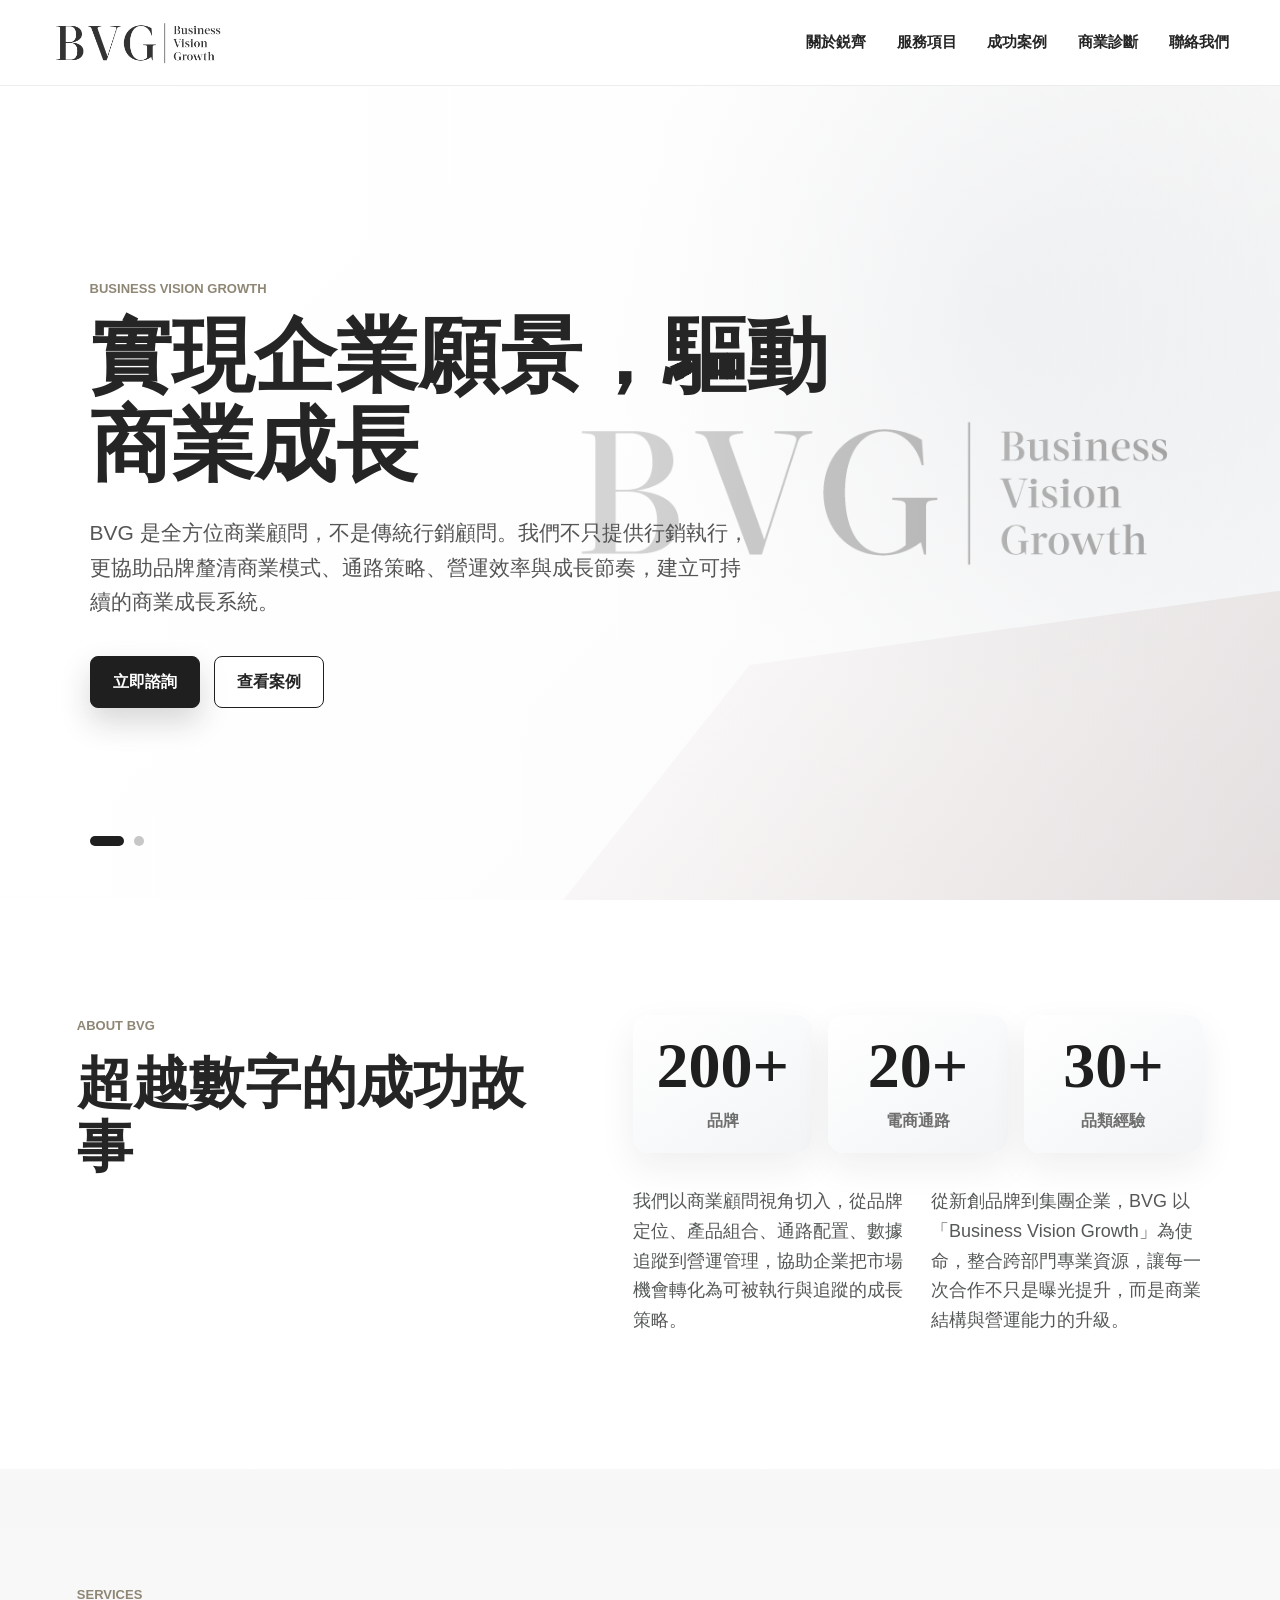
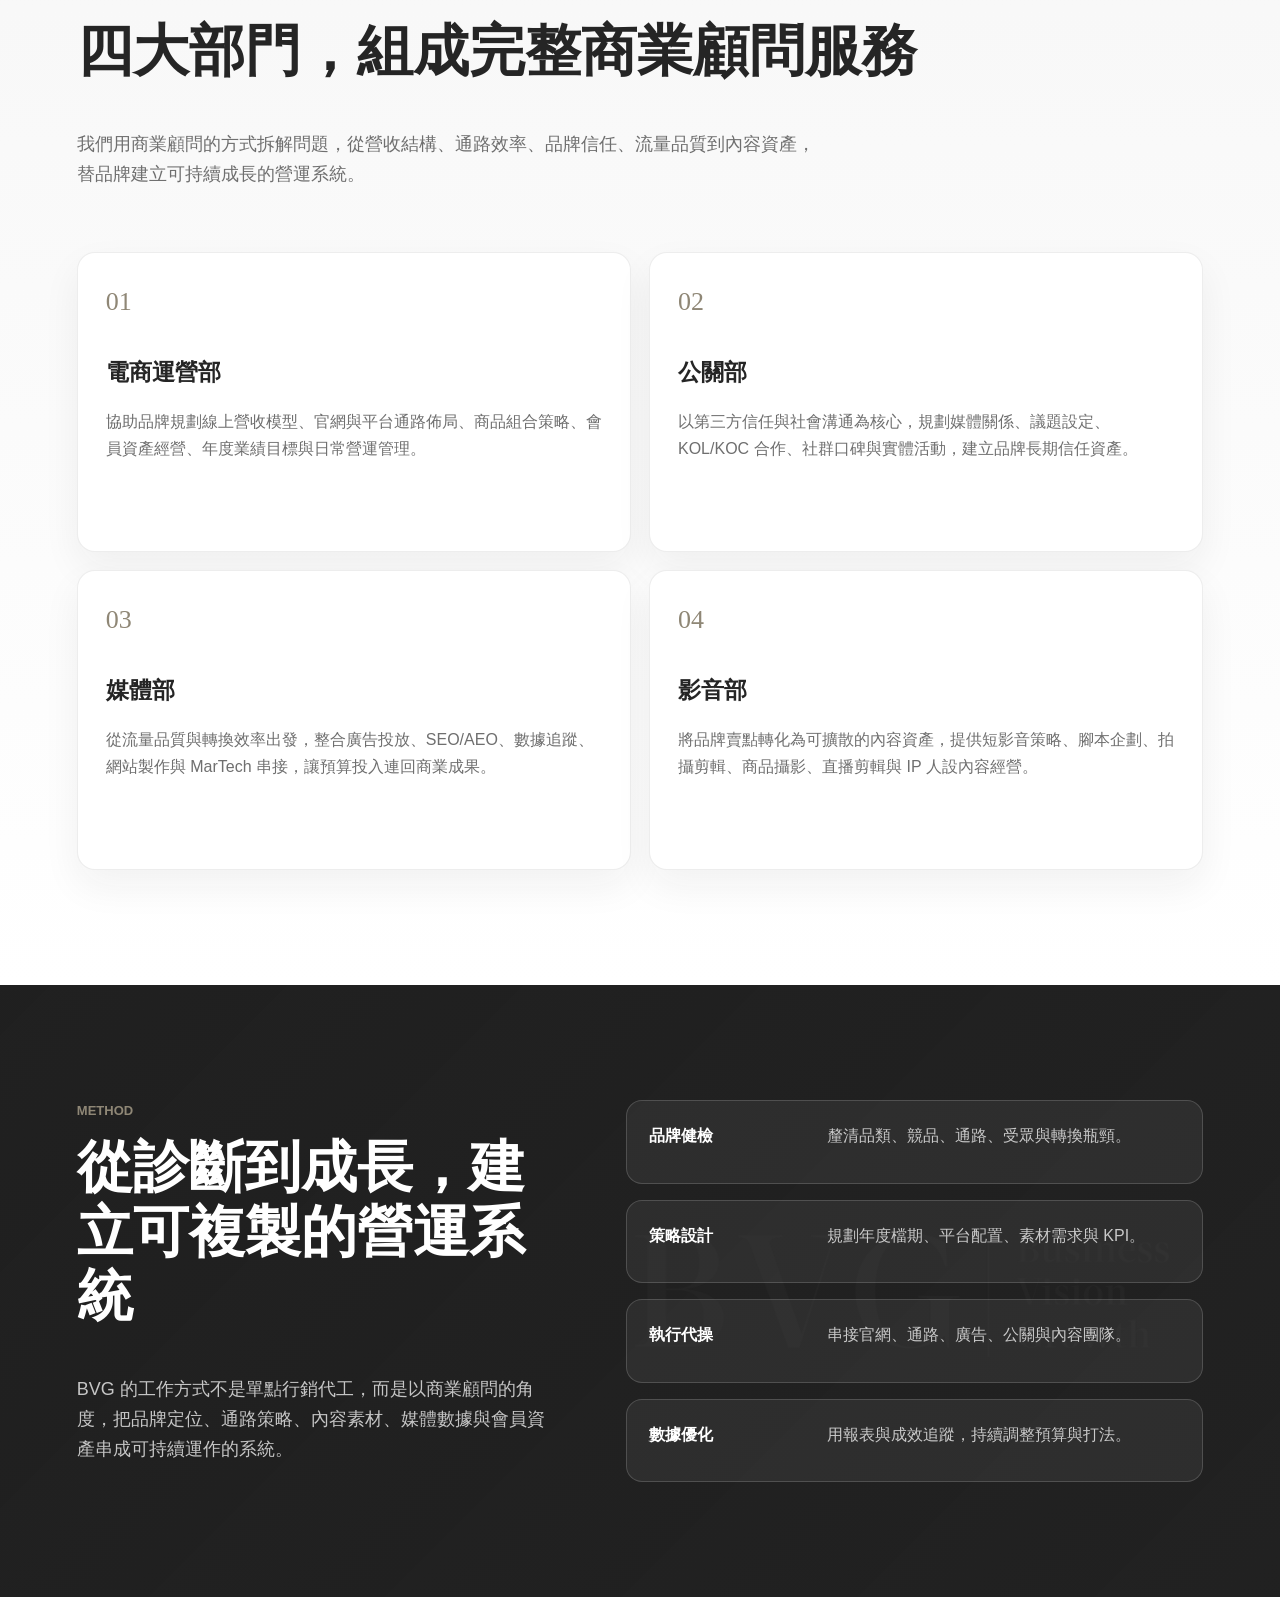
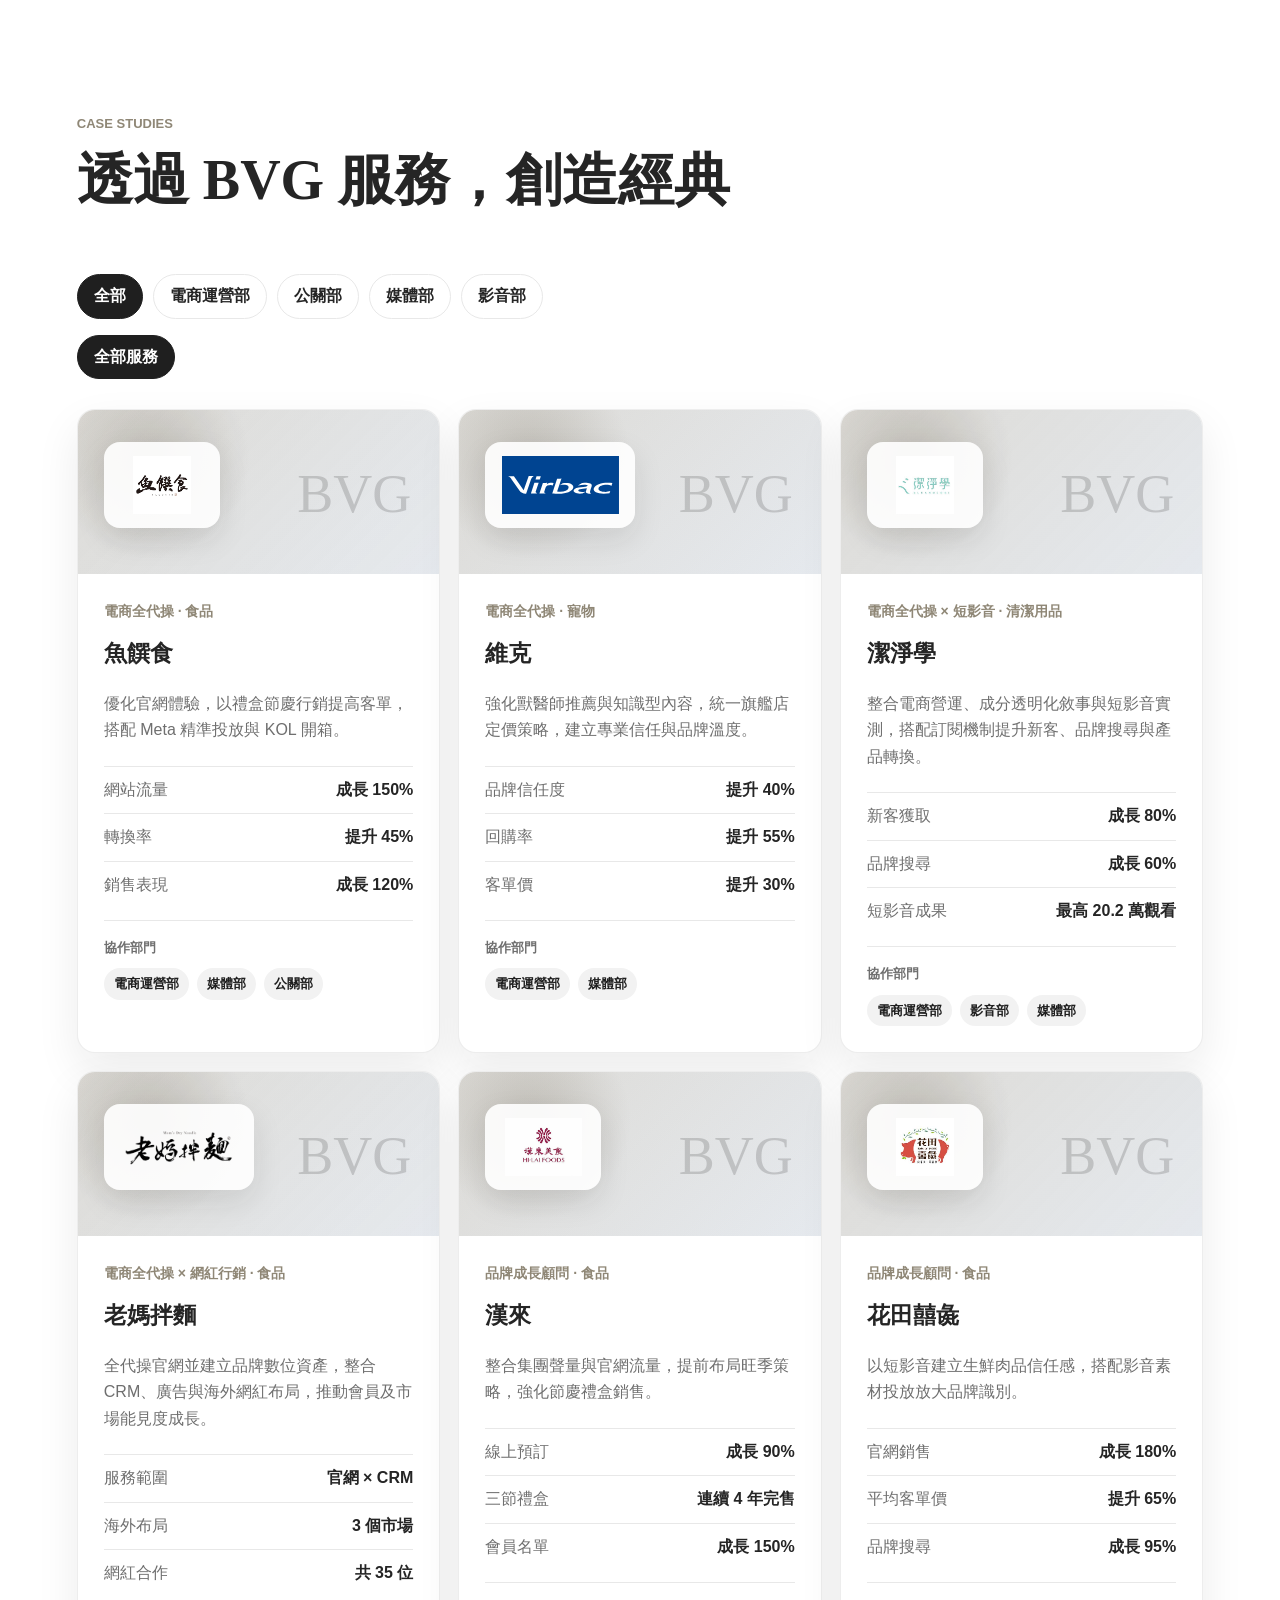
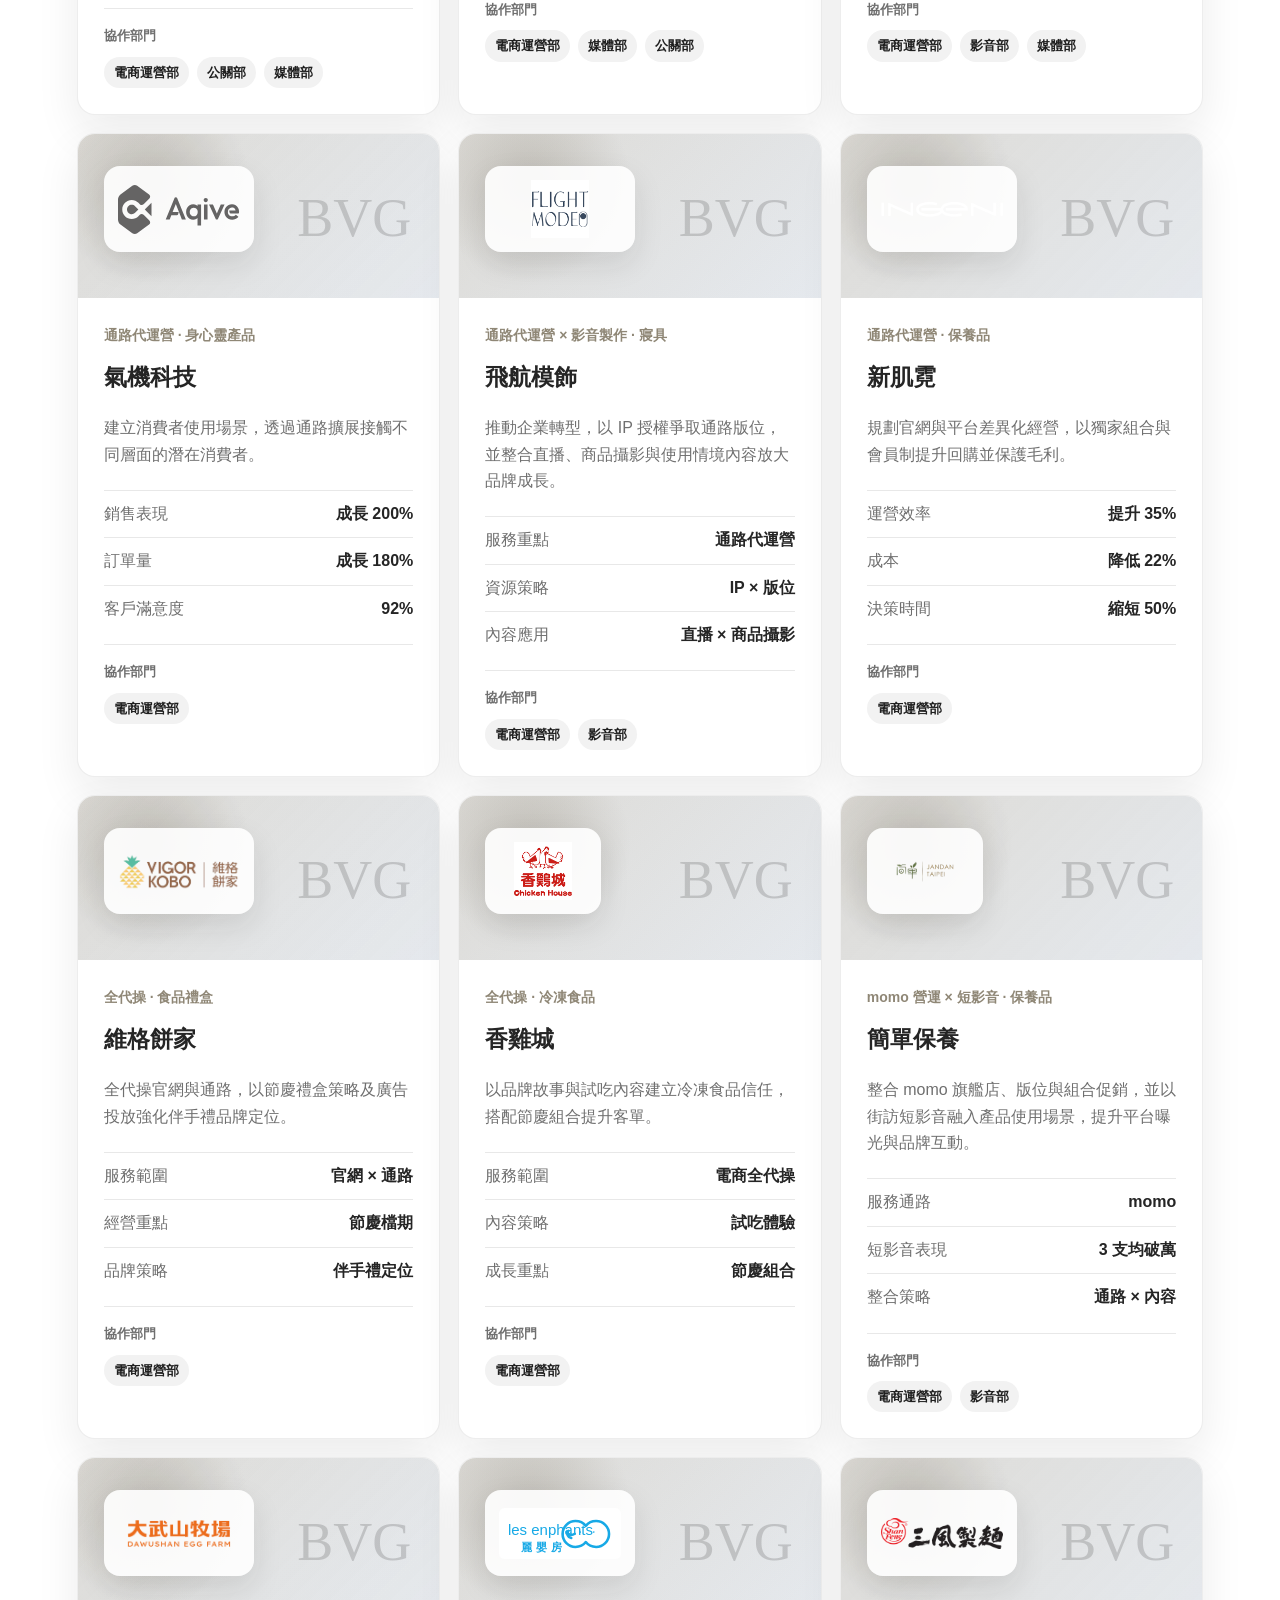
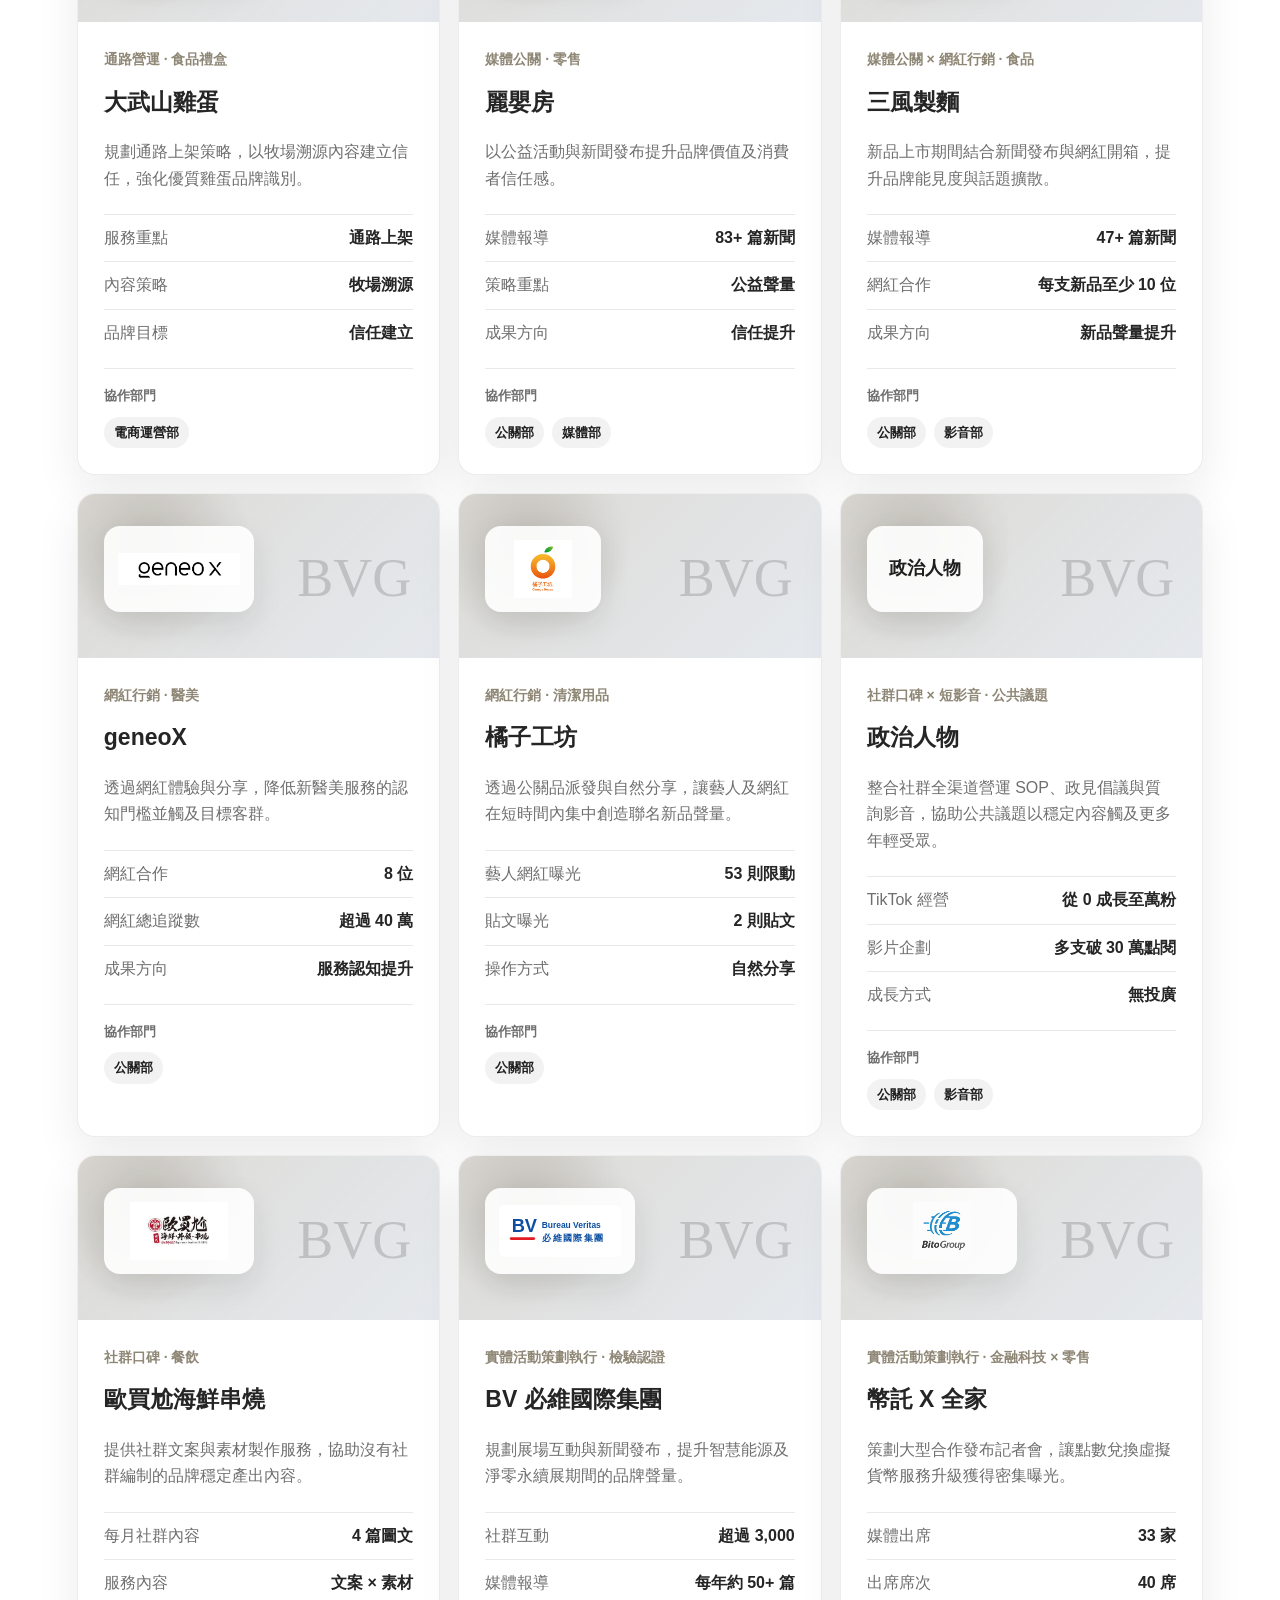
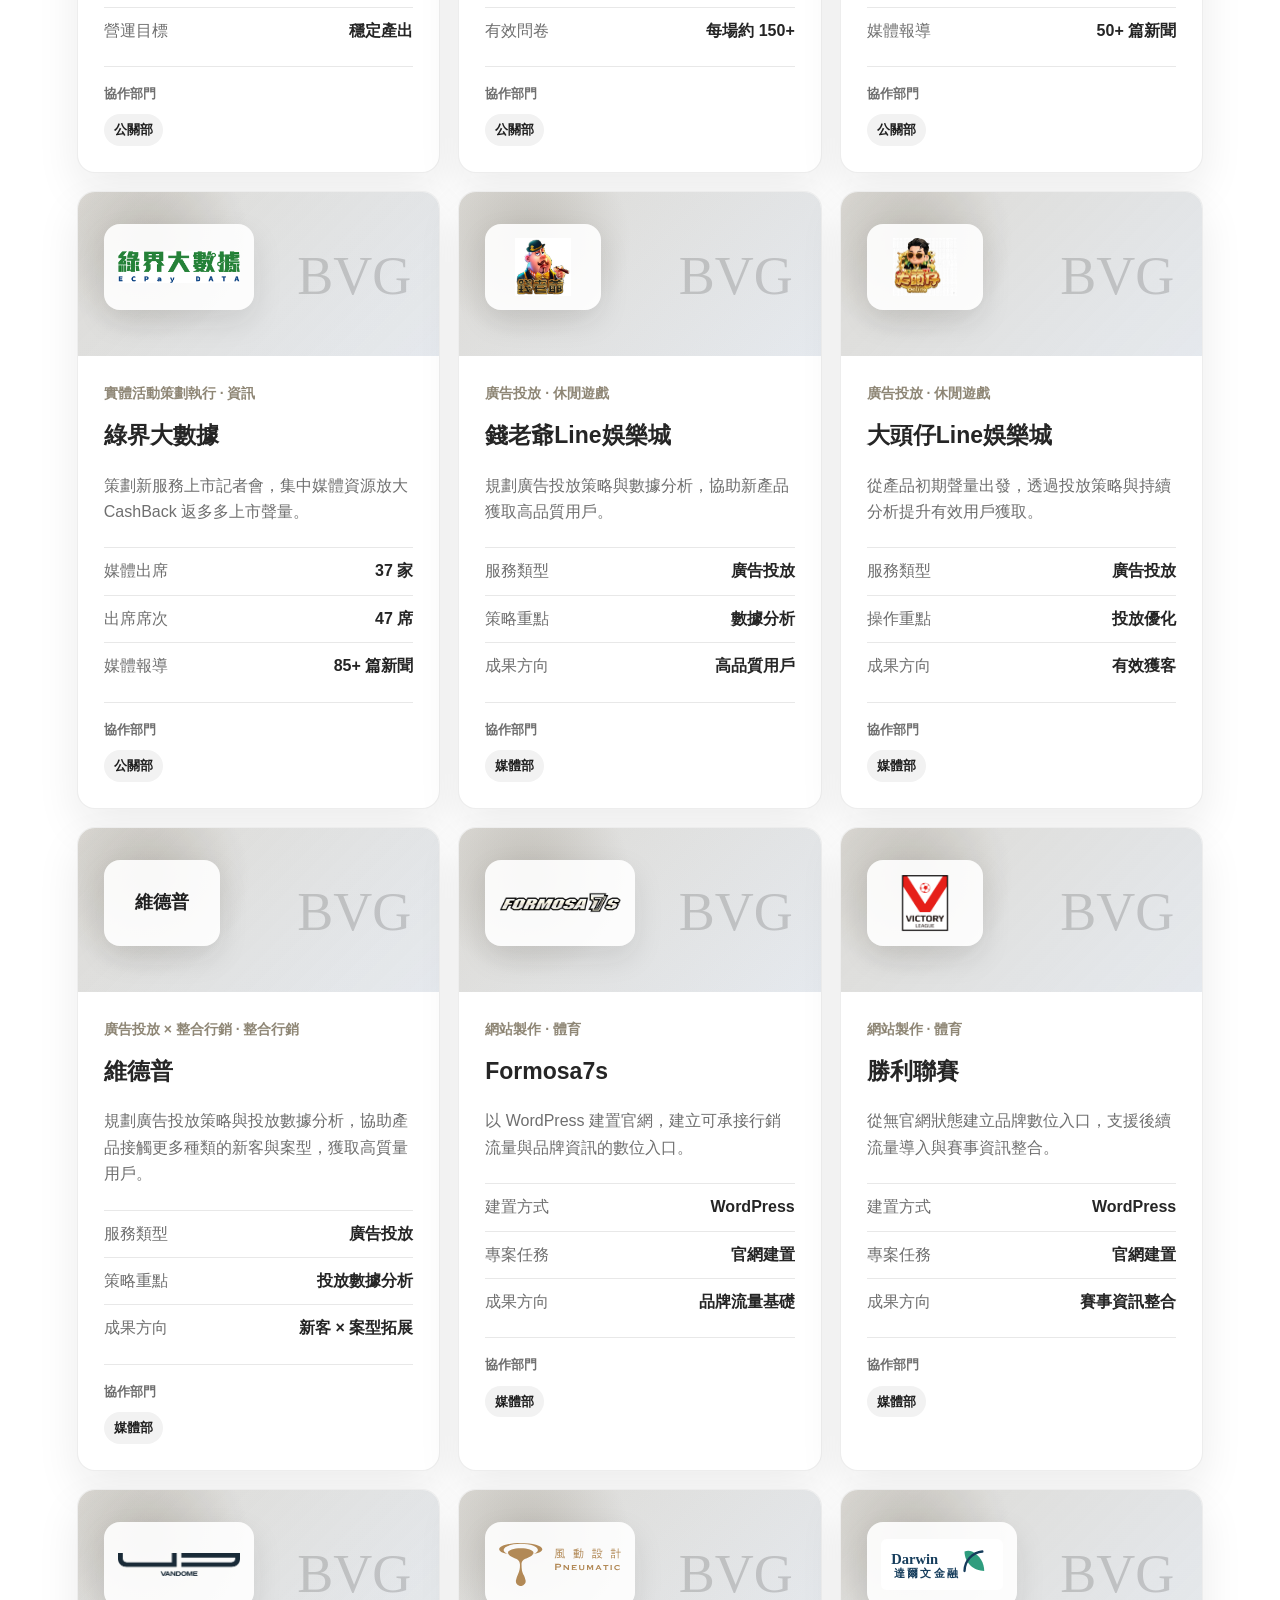
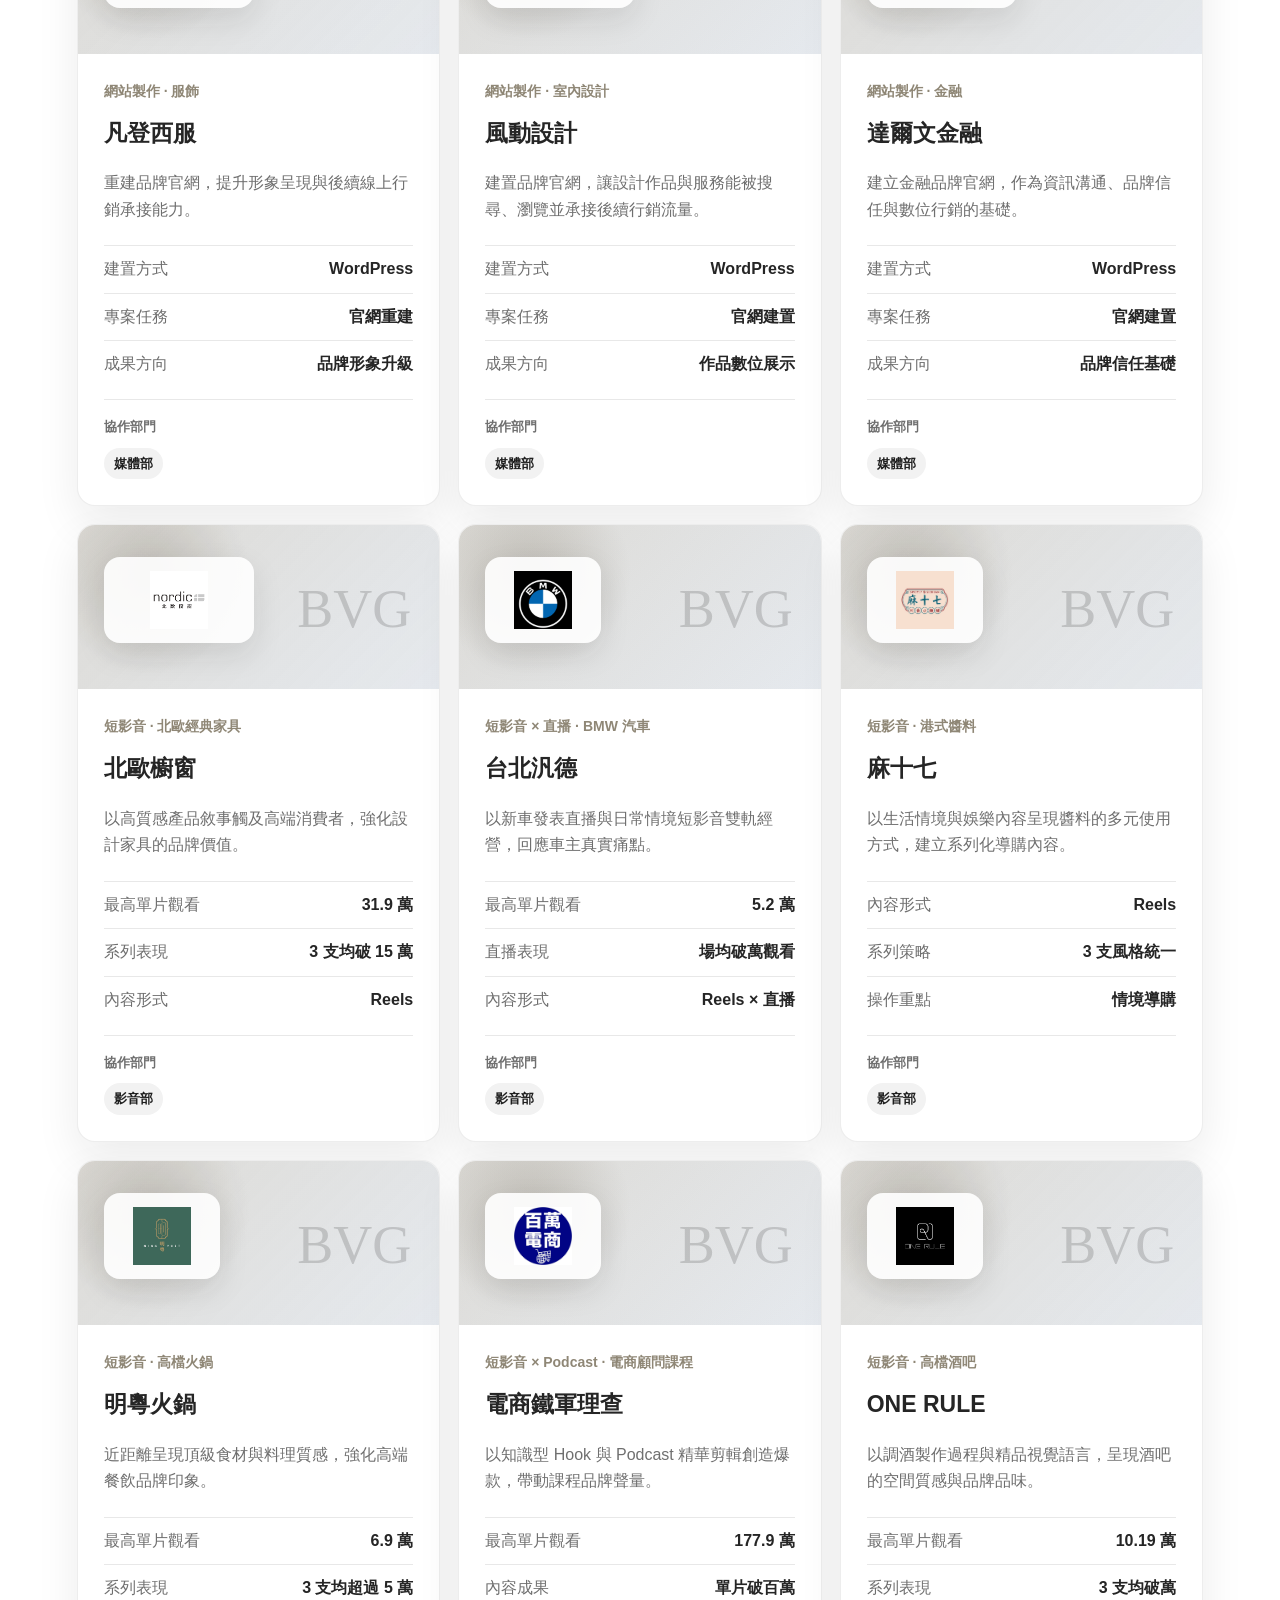
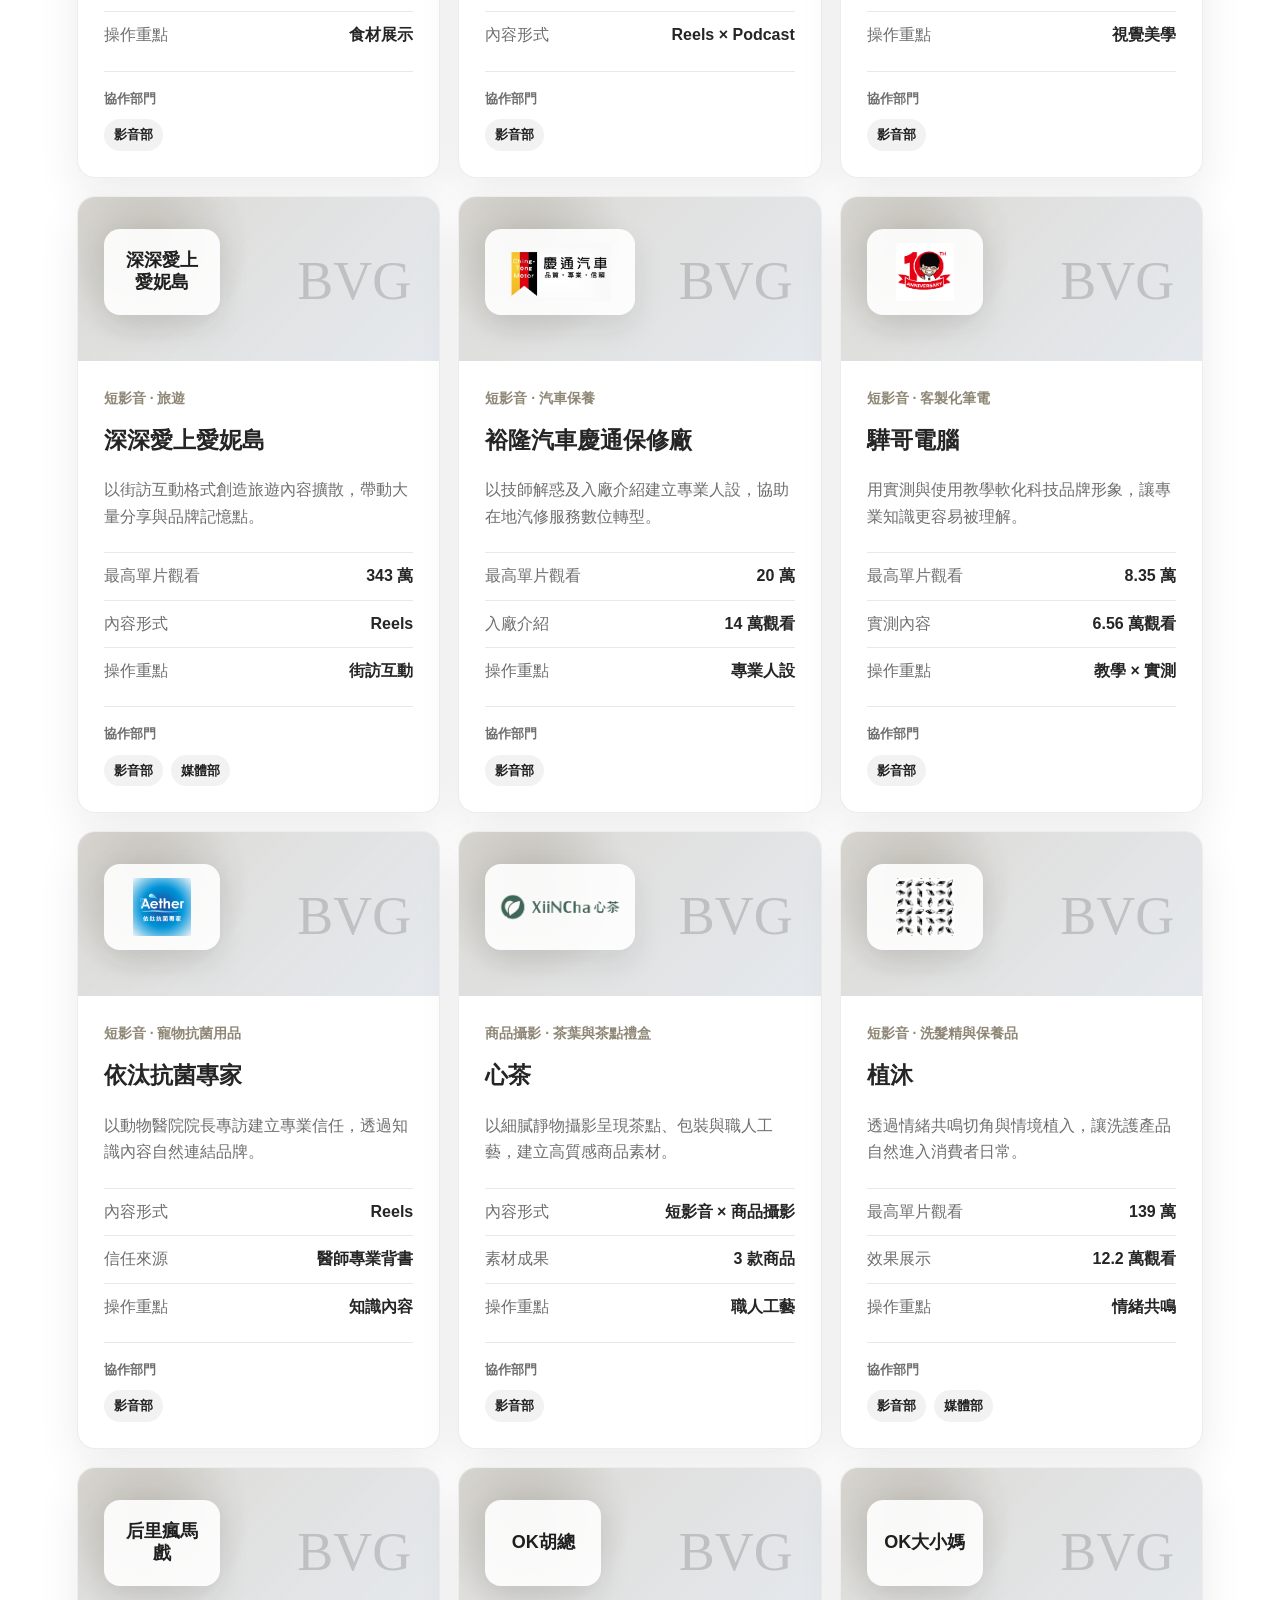
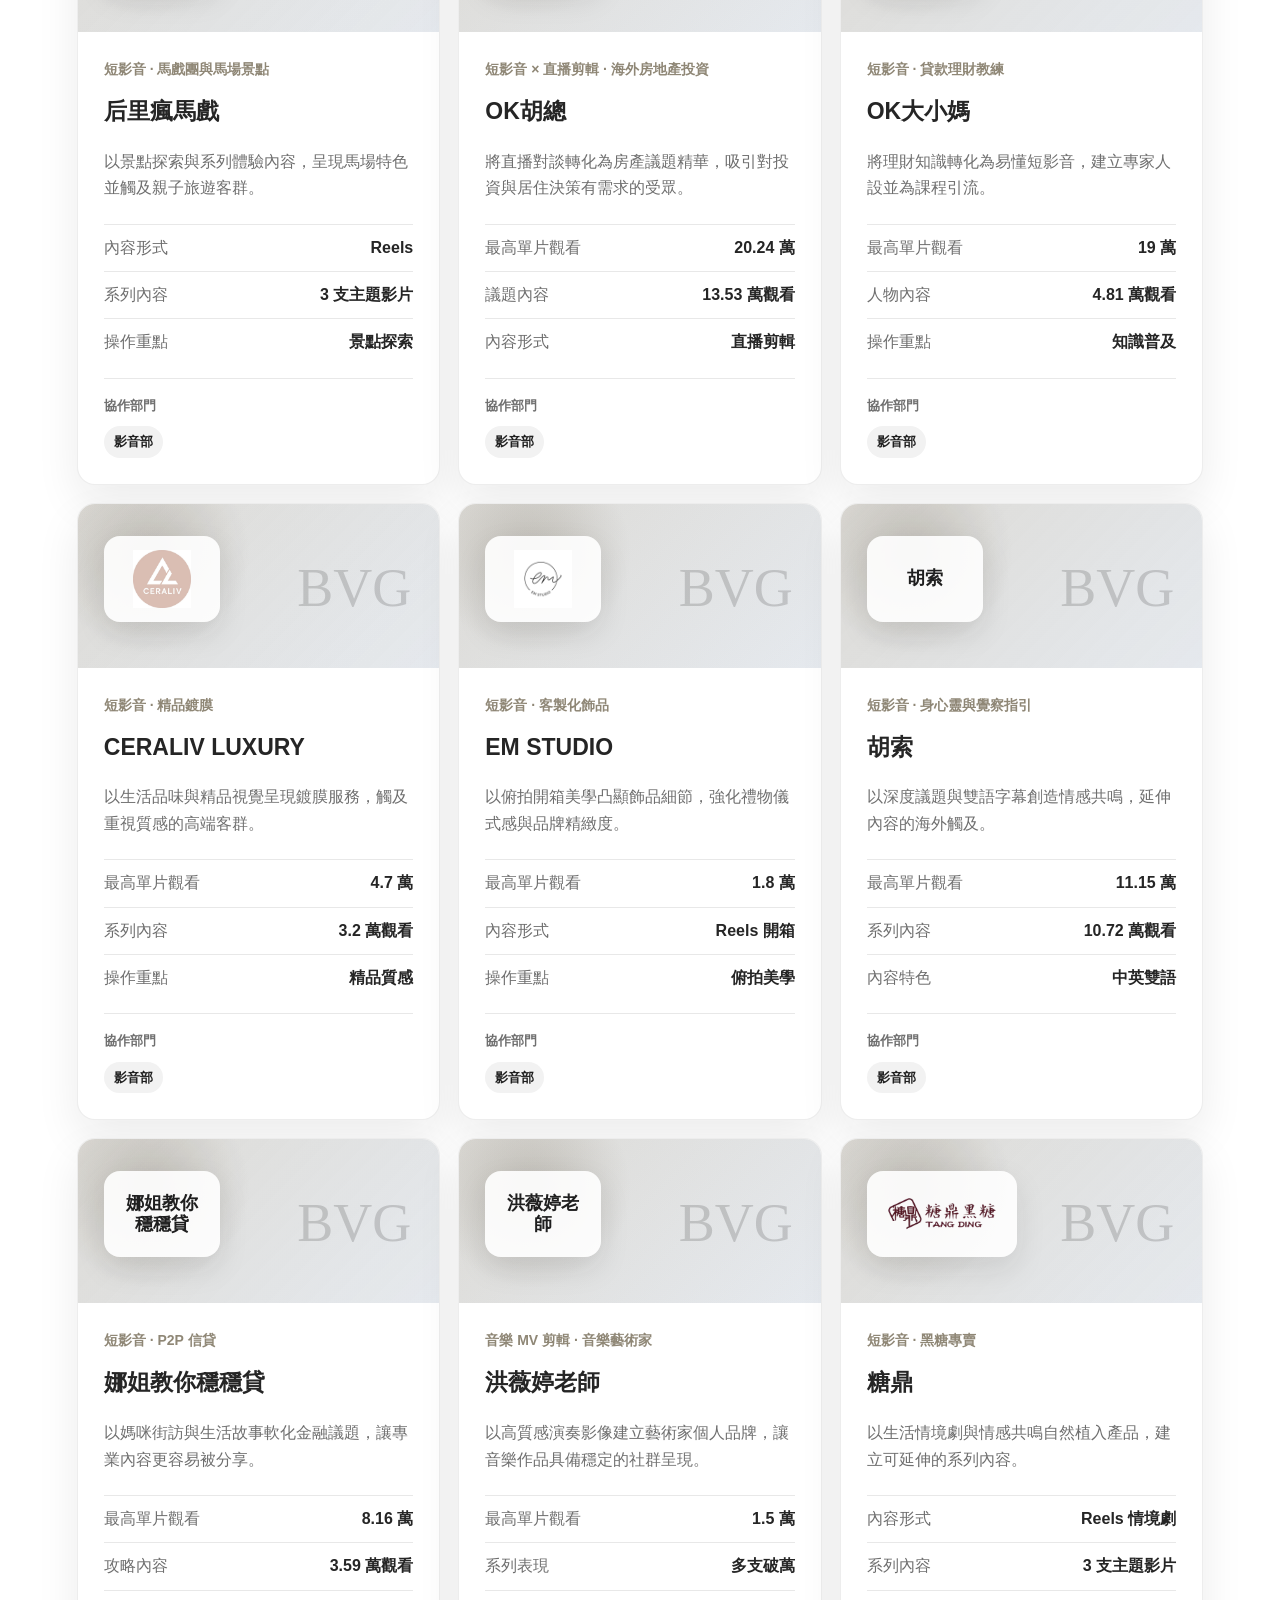
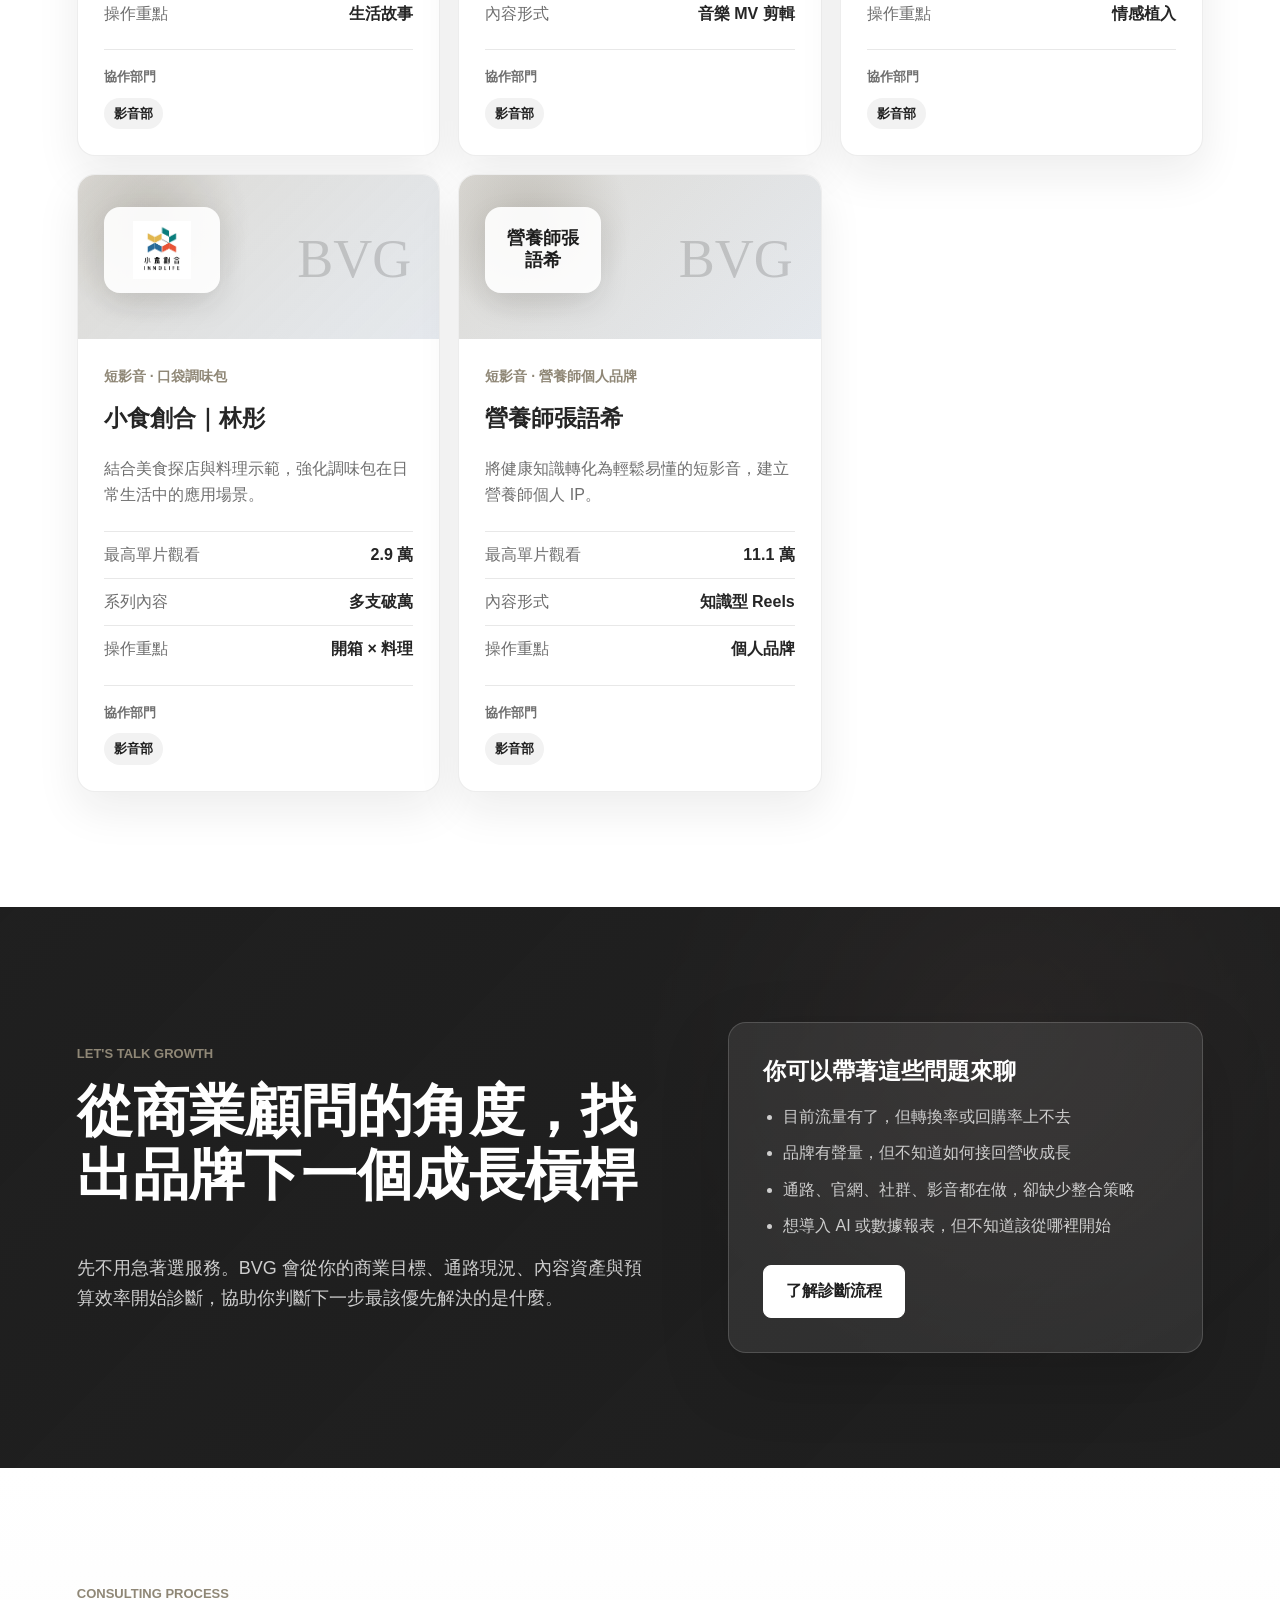
==== index.html @ 86a82496 "Initial commit" ====
<!doctype html>
<html lang="zh-Hant">
  <head>
    <meta charset="UTF-8" />
    <meta name="viewport" content="width=device-width, initial-scale=1.0" />
    <title>BVG 鋭齊科技 | Business Vision Growth</title>
    <meta
      name="description"
      content="BVG 鋭齊科技是全方位商業顧問，整合電商運營、公關、媒體、影音內容與數據策略，協助品牌建立可持續的商業成長系統。"
    />
    <link rel="icon" href="assets/bvg-logo.png" />
    <link rel="stylesheet" href="styles.css?v=20260611-client-logos" />
  </head>
  <body>
    <header class="site-header">
      <a class="brand" href="#top" aria-label="BVG 首頁">
        <img src="assets/bvg-logo-trim.png" alt="BVG Business Vision Growth" />
      </a>
      <button class="menu-button" type="button" aria-label="開啟選單" aria-expanded="false">
        <span></span><span></span><span></span>
      </button>
      <nav class="site-nav" aria-label="主要導覽">
        <a href="#about">關於鋭齊</a>
        <a href="#services">服務項目</a>
        <a href="#cases">成功案例</a>
        <a href="#video">商業診斷</a>
        <a href="#contact">聯絡我們</a>
      </nav>
    </header>

    <main id="top">
      <section class="hero">
        <div class="hero-copy">
          <p class="eyebrow">Business Vision Growth</p>
          <h1>實現企業願景，驅動商業成長</h1>
          <p class="hero-text">
            BVG 是全方位商業顧問，不是傳統行銷顧問。我們不只提供行銷執行，更協助品牌釐清商業模式、通路策略、營運效率與成長節奏，建立可持續的商業成長系統。
          </p>
          <div class="hero-actions">
            <a class="button primary" href="#contact">立即諮詢</a>
            <a class="button secondary" href="#cases">查看案例</a>
          </div>
        </div>
        <div class="hero-dots" aria-hidden="true"><span></span><span></span></div>
      </section>

      <section class="section intro" id="about">
        <div class="section-heading">
          <p class="eyebrow">ABOUT BVG</p>
          <h2>超越數字的成功故事</h2>
        </div>
        <div class="intro-content">
          <div class="about-stats">
            <div><strong>200+</strong><span>品牌</span></div>
            <div><strong>20+</strong><span>電商通路</span></div>
            <div><strong>30+</strong><span>品類經驗</span></div>
          </div>
          <div class="intro-grid">
            <p>
              我們以商業顧問視角切入，從品牌定位、產品組合、通路配置、數據追蹤到營運管理，協助企業把市場機會轉化為可被執行與追蹤的成長策略。
            </p>
            <p>
              從新創品牌到集團企業，BVG 以「Business Vision Growth」為使命，整合跨部門專業資源，讓每一次合作不只是曝光提升，而是商業結構與營運能力的升級。
            </p>
          </div>
        </div>
      </section>

      <section class="section service-band" id="services">
        <div class="section-heading">
          <p class="eyebrow">SERVICES</p>
          <h2>四大部門，組成完整商業顧問服務</h2>
          <p>我們用商業顧問的方式拆解問題，從營收結構、通路效率、品牌信任、流量品質到內容資產，替品牌建立可持續成長的營運系統。</p>
        </div>
        <div class="service-grid department-grid">
          <article>
            <span>01</span>
            <h3>電商運營部</h3>
            <p>協助品牌規劃線上營收模型、官網與平台通路佈局、商品組合策略、會員資產經營、年度業績目標與日常營運管理。</p>
          </article>
          <article>
            <span>02</span>
            <h3>公關部</h3>
            <p>以第三方信任與社會溝通為核心，規劃媒體關係、議題設定、KOL/KOC 合作、社群口碑與實體活動，建立品牌長期信任資產。</p>
          </article>
          <article>
            <span>03</span>
            <h3>媒體部</h3>
            <p>從流量品質與轉換效率出發，整合廣告投放、SEO/AEO、數據追蹤、網站製作與 MarTech 串接，讓預算投入連回商業成果。</p>
          </article>
          <article>
            <span>04</span>
            <h3>影音部</h3>
            <p>將品牌賣點轉化為可擴散的內容資產，提供短影音策略、腳本企劃、拍攝剪輯、商品攝影、直播剪輯與 IP 人設內容經營。</p>
          </article>
        </div>
      </section>

      <section class="section method">
        <div class="method-copy">
          <p class="eyebrow">METHOD</p>
          <h2>從診斷到成長，建立可複製的營運系統</h2>
          <p>
            BVG 的工作方式不是單點行銷代工，而是以商業顧問的角度，把品牌定位、通路策略、內容素材、媒體數據與會員資產串成可持續運作的系統。
          </p>
        </div>
        <ol class="timeline">
          <li><strong>品牌健檢</strong><span>釐清品類、競品、通路、受眾與轉換瓶頸。</span></li>
          <li><strong>策略設計</strong><span>規劃年度檔期、平台配置、素材需求與 KPI。</span></li>
          <li><strong>執行代操</strong><span>串接官網、通路、廣告、公關與內容團隊。</span></li>
          <li><strong>數據優化</strong><span>用報表與成效追蹤，持續調整預算與打法。</span></li>
        </ol>
      </section>

      <section class="section cases" id="cases">
        <div class="section-heading">
          <p class="eyebrow">CASE STUDIES</p>
          <h2>透過 BVG 服務，創造經典</h2>
        </div>
        <div class="case-toolbar" role="tablist" aria-label="案例分類">
          <button class="active" data-filter="all" type="button">全部</button>
          <button data-filter="ecommerce" type="button">電商運營部</button>
          <button data-filter="pr" type="button">公關部</button>
          <button data-filter="media" type="button">媒體部</button>
          <button data-filter="video" type="button">影音部</button>
        </div>
        <div class="case-toolbar service-toolbar" id="service-toolbar" role="tablist" aria-label="服務類型分類">
          <button class="active" data-service-filter="all" type="button">全部服務</button>
          <button data-service-filter="電商全代操" type="button">電商全代操</button>
          <button data-service-filter="品牌成長顧問" type="button">品牌成長顧問</button>
          <button data-service-filter="通路代運營" type="button">通路代運營</button>
          <button data-service-filter="媒體公關" type="button">媒體公關</button>
          <button data-service-filter="網紅行銷" type="button">網紅行銷</button>
          <button data-service-filter="社群口碑" type="button">社群口碑</button>
          <button data-service-filter="實體活動" type="button">實體活動</button>
          <button data-service-filter="廣告投放" type="button">廣告投放</button>
          <button data-service-filter="SEO服務" type="button">SEO服務</button>
          <button data-service-filter="網站建設" type="button">網站建設</button>
          <button data-service-filter="短影音" type="button">短影音</button>
        </div>
        <div class="case-grid" id="case-grid" aria-live="polite">
          <article class="case-card" data-category="ecommerce" data-service="電商全代操">
            <div class="client-logo" data-fallback="魚饌食"><img src="assets/client-logos/yuzhuanshi.png" alt="魚饌食 logo" loading="lazy" /></div>
            <div class="case-kicker">電商全代操 · 食品</div>
            <h3>魚饌食</h3>
            <p>優化官網體驗，以禮盒節慶行銷提高客單，搭配 Meta 精準投放與 KOL 開箱。</p>
            <dl><div><dt>網站流量</dt><dd>成長 150%</dd></div><div><dt>轉換率</dt><dd>提升 45%</dd></div><div><dt>銷售表現</dt><dd>成長 120%</dd></div></dl>
          </article>
          <article class="case-card" data-category="ecommerce" data-service="電商全代操">
            <div class="client-logo text-logo"><span>維克</span></div>
            <div class="case-kicker">電商全代操 · 寵物</div>
            <h3>維克</h3>
            <p>強化獸醫師推薦與知識型內容，讓專業品牌在消費型通路建立信任與溫度。</p>
            <dl><div><dt>品牌信任度</dt><dd>提升 40%</dd></div><div><dt>回購率</dt><dd>提升 55%</dd></div><div><dt>客單價</dt><dd>提升 30%</dd></div></dl>
          </article>
          <article class="case-card" data-category="ecommerce" data-service="電商全代操">
            <div class="client-logo text-logo"><span>潔淨學</span></div>
            <div class="case-kicker">電商全代操 · 清潔用品</div>
            <h3>潔淨學</h3>
            <p>以成分透明化敘事、短影音實測與訂閱機制，提升新客獲取與品牌搜尋。</p>
            <dl><div><dt>新客獲取</dt><dd>成長 80%</dd></div><div><dt>訂閱轉換</dt><dd>提升 25%</dd></div><div><dt>品牌搜尋</dt><dd>成長 60%</dd></div></dl>
          </article>
          <article class="case-card" data-category="ecommerce" data-service="品牌成長顧問">
            <div class="client-logo" data-fallback="漢來"><img src="assets/client-logos/hilai.jpg" alt="漢來 logo" loading="lazy" /></div>
            <div class="case-kicker">品牌成長顧問 · 食品</div>
            <h3>漢來</h3>
            <p>整合集團聲量並為官網帶來流量，旺季提前佈局廣告，強化節慶禮盒銷售。</p>
            <dl><div><dt>線上預訂</dt><dd>成長 90%</dd></div><div><dt>三節禮盒</dt><dd>連續 4 年完售</dd></div><div><dt>會員名單</dt><dd>成長 150%</dd></div></dl>
          </article>
          <article class="case-card" data-category="ecommerce" data-service="品牌成長顧問">
            <div class="client-logo" data-fallback="花田囍彘"><img src="assets/client-logos/huatian.jpg" alt="花田囍彘 logo" loading="lazy" /></div>
            <div class="case-kicker">品牌成長顧問 · 食品</div>
            <h3>花田囍彘</h3>
            <p>以短影音建立生鮮肉品信任感，搭配影音素材投放放大品牌識別。</p>
            <dl><div><dt>官網銷售</dt><dd>成長 180%</dd></div><div><dt>平均客單價</dt><dd>提升 65%</dd></div><div><dt>品牌搜尋</dt><dd>成長 95%</dd></div></dl>
          </article>
          <article class="case-card" data-category="ecommerce" data-service="通路代運營">
            <div class="client-logo wide-logo" data-fallback="飛航模飾"><img src="assets/client-logos/flight-mode.png" alt="飛航模飾 logo" loading="lazy" /></div>
            <div class="case-kicker">通路代運營 · 寢具</div>
            <h3>飛航模飾</h3>
            <p>企業改造轉型，以 IP 授權優勢談判版位資源，搭配直播操作放大業績。</p>
            <dl><div><dt>年度成長</dt><dd>成長 117%</dd></div><div><dt>通路效率</dt><dd>持續提升</dd></div><div><dt>成長動能</dt><dd>倍數放大</dd></div></dl>
          </article>
          <article class="case-card" data-category="ecommerce" data-service="通路代運營">
            <div class="client-logo wide-logo" data-fallback="氣機科技"><img src="assets/client-logos/aqive.svg" alt="氣機科技 logo" loading="lazy" /></div>
            <div class="case-kicker">通路代運營 · 身心靈產品</div>
            <h3>氣機科技</h3>
            <p>建立消費者使用場景，透過通路擴展接觸不同層面的潛在消費者。</p>
            <dl><div><dt>銷售表現</dt><dd>成長 200%</dd></div><div><dt>訂單量</dt><dd>成長 180%</dd></div><div><dt>客戶滿意度</dt><dd>92%</dd></div></dl>
          </article>
          <article class="case-card" data-category="ecommerce" data-service="通路代運營">
            <div class="client-logo wide-logo" data-fallback="新肌霓"><img src="assets/client-logos/ingeni.webp" alt="新肌霓 logo" loading="lazy" /></div>
            <div class="case-kicker">通路代運營 · 保養品</div>
            <h3>新肌霓</h3>
            <p>規劃官網與通路差異化經營，透過獨家組合與會員制提升回購並保護毛利。</p>
            <dl><div><dt>運營效率</dt><dd>提升 35%</dd></div><div><dt>成本</dt><dd>降低 22%</dd></div><div><dt>決策時間</dt><dd>縮短 50%</dd></div></dl>
          </article>
          <article class="case-card" data-category="pr" data-service="媒體公關">
            <div class="client-logo wide-logo" data-fallback="麗嬰房"><img src="assets/client-logos/lesenphants.svg" alt="麗嬰房 logo" loading="lazy" /></div>
            <div class="case-kicker">媒體公關 · 零售</div>
            <h3>麗嬰房</h3>
            <p>以公益活動與新聞稿提升品牌價值與消費者信任感。</p>
            <dl><div><dt>媒體報導</dt><dd>83+ 篇新聞</dd></div><div><dt>策略重點</dt><dd>公益聲量</dd></div><div><dt>成果</dt><dd>信任提升</dd></div></dl>
          </article>
          <article class="case-card" data-category="pr" data-service="媒體公關">
            <div class="client-logo wide-logo" data-fallback="三風製麵"><img src="assets/client-logos/sanfeng.png" alt="三風製麵 logo" loading="lazy" /></div>
            <div class="case-kicker">媒體公關 × 網紅行銷 · 食品</div>
            <h3>三風製麵</h3>
            <p>新品上市期間結合新聞稿與網紅開箱，提升品牌能見度與話題擴散。</p>
            <dl><div><dt>媒體報導</dt><dd>47+ 篇新聞</dd></div><div><dt>網紅合作</dt><dd>每支新品至少 10 位</dd></div><div><dt>成果</dt><dd>新品聲量提升</dd></div></dl>
          </article>
          <article class="case-card" data-category="pr" data-service="網紅行銷">
            <div class="client-logo wide-logo" data-fallback="geneoX"><img src="assets/client-logos/geneox.png" alt="geneoX logo" loading="lazy" /></div>
            <div class="case-kicker">網紅行銷 · 醫美</div>
            <h3>geneoX</h3>
            <p>透過網紅體驗與分享，降低新醫美服務的認知門檻並觸及目標客群。</p>
            <dl><div><dt>網紅合作</dt><dd>8 位</dd></div><div><dt>追蹤觸及</dt><dd>超過 40 萬</dd></div><div><dt>成果</dt><dd>服務認知提升</dd></div></dl>
          </article>
          <article class="case-card" data-category="pr" data-service="網紅行銷">
            <div class="client-logo wide-logo" data-fallback="老媽拌麵"><img src="assets/client-logos/laoma.png" alt="老媽拌麵 logo" loading="lazy" /></div>
            <div class="case-kicker">網紅行銷 · 食品</div>
            <h3>老媽拌麵</h3>
            <p>佈局海外網紅曝光，協助品牌在海外市場建立能見度。</p>
            <dl><div><dt>美國合作</dt><dd>8 位網紅</dd></div><div><dt>日本合作</dt><dd>22 位網紅</dd></div><div><dt>新加坡合作</dt><dd>5 位網紅</dd></div></dl>
          </article>
          <article class="case-card" data-category="pr" data-service="社群口碑">
            <div class="client-logo text-logo"><span>社群口碑</span></div>
            <div class="case-kicker">社群口碑 · 公眾人物</div>
            <h3>政治人物</h3>
            <p>制定社群全渠道營運 SOP，協助複雜組織建立穩定內容與渠道管理。</p>
            <dl><div><dt>新社群渠道</dt><dd>從 0 成長至萬粉</dd></div><div><dt>影片企劃</dt><dd>多支破 30 萬點閱</dd></div><div><dt>投放方式</dt><dd>無投廣成長</dd></div></dl>
          </article>
          <article class="case-card" data-category="pr" data-service="實體活動">
            <div class="client-logo wide-logo" data-fallback="BV 必維國際集團"><img src="assets/client-logos/bureau-veritas.svg" alt="BV 必維國際集團 logo" loading="lazy" /></div>
            <div class="case-kicker">實體活動 · 檢驗認證</div>
            <h3>BV 必維國際集團</h3>
            <p>規劃展場互動活動與新聞發布，提升智慧能源與淨零永續展期間品牌聲量。</p>
            <dl><div><dt>社群前導互動</dt><dd>超過 3,000</dd></div><div><dt>媒體報導</dt><dd>每年約 50+ 篇</dd></div><div><dt>有效問卷</dt><dd>每場約 150+</dd></div></dl>
          </article>
          <article class="case-card" data-category="pr" data-service="實體活動">
            <div class="client-logo wide-logo" data-fallback="幣託 X 全家"><img src="assets/client-logos/bito.png" alt="幣託 X 全家 logo" loading="lazy" /></div>
            <div class="case-kicker">活動公關 · 金融科技</div>
            <h3>幣託 X 全家</h3>
            <p>策劃大型合作發布記者會，讓全新服務升級獲得密集媒體曝光。</p>
            <dl><div><dt>媒體出席</dt><dd>33 家媒體</dd></div><div><dt>出席席次</dt><dd>40 席次</dd></div><div><dt>媒體報導</dt><dd>50+ 篇新聞</dd></div></dl>
          </article>
          <article class="case-card" data-category="media" data-service="廣告投放">
            <div class="client-logo text-logo"><span>錢老爺</span></div>
            <div class="case-kicker">廣告投放 · 休閒遊戲</div>
            <h3>錢老爺Line娛樂城</h3>
            <p>規劃廣告投放策略與投放數據分析，協助新產品獲取高品質用戶。</p>
            <dl><div><dt>服務類型</dt><dd>廣告投放</dd></div><div><dt>策略重點</dt><dd>投放數據分析</dd></div><div><dt>成果方向</dt><dd>高品質用戶獲取</dd></div></dl>
          </article>
          <article class="case-card" data-category="media" data-service="廣告投放">
            <div class="client-logo wide-logo" data-fallback="崴達"><img src="assets/client-logos/virdep.webp" alt="崴達 logo" loading="lazy" /></div>
            <div class="case-kicker">廣告投放 · 電商</div>
            <h3>薇達</h3>
            <p>以投放策略與數據分析提升產品購買率，讓流量投入連回商業轉換。</p>
            <dl><div><dt>服務類型</dt><dd>廣告投放</dd></div><div><dt>核心任務</dt><dd>購買率提升</dd></div><div><dt>操作重點</dt><dd>數據優化</dd></div></dl>
          </article>
          <article class="case-card" data-category="media" data-service="SEO服務">
            <div class="client-logo wide-logo" data-fallback="達爾文金融"><img src="assets/client-logos/darwin-finance.svg" alt="達爾文金融 logo" loading="lazy" /></div>
            <div class="case-kicker">SEO服務 · 金融</div>
            <h3>達爾文房產</h3>
            <p>規劃官網、SEO 與廣告策略，協助金融房產品牌建立可被搜尋的品牌聲量。</p>
            <dl><div><dt>服務類型</dt><dd>SEO服務</dd></div><div><dt>策略重點</dt><dd>官網 × SEO × 投放</dd></div><div><dt>成果方向</dt><dd>品牌聲量建立</dd></div></dl>
          </article>
          <article class="case-card" data-category="media" data-service="SEO服務">
            <div class="client-logo text-logo"><span>愷達生醫</span></div>
            <div class="case-kicker">SEO 服務 · 電商</div>
            <h3>愷達生醫</h3>
            <p>建立熱門保健品資訊站，透過專業寫手與 AI 工具產出優質內容增加有效流量。</p>
            <dl><div><dt>需求</dt><dd>有效流量</dd></div><div><dt>解方</dt><dd>內容站</dd></div><div><dt>重點</dt><dd>SEO + AI</dd></div></dl>
          </article>
          <article class="case-card" data-category="media" data-service="網站建設">
            <div class="client-logo wide-logo" data-fallback="Formosa7s"><img src="assets/client-logos/formosa7s.png" alt="Formosa7s logo" loading="lazy" /></div>
            <div class="case-kicker">網站建設 · 體育</div>
            <h3>Formosa7s</h3>
            <p>以 WordPress 建置官網，讓品牌能運用後續行銷策略增加流量與知名度。</p>
            <dl><div><dt>服務類型</dt><dd>網站建設</dd></div><div><dt>建置方式</dt><dd>WordPress</dd></div><div><dt>成果方向</dt><dd>品牌流量基礎</dd></div></dl>
          </article>
          <article class="case-card" data-category="media" data-service="網站建設">
            <div class="client-logo" data-fallback="勝利聯賽"><img src="assets/client-logos/victory-league.png" alt="勝利聯賽 logo" loading="lazy" /></div>
            <div class="case-kicker">網站建設 · 體育</div>
            <h3>勝利聯賽</h3>
            <p>從無官網狀態建立品牌數位入口，支援後續流量導入與賽事資訊整合。</p>
            <dl><div><dt>服務類型</dt><dd>網站建設</dd></div><div><dt>建置方式</dt><dd>WordPress</dd></div><div><dt>成果方向</dt><dd>品牌數位入口</dd></div></dl>
          </article>
          <article class="case-card" data-category="media" data-service="網站建設">
            <div class="client-logo wide-logo" data-fallback="凡登西服"><img src="assets/client-logos/vandome.png" alt="凡登西服 logo" loading="lazy" /></div>
            <div class="case-kicker">網站建設 · 服飾</div>
            <h3>凡登西服</h3>
            <p>重建品牌官網，提升形象呈現與後續線上行銷承接能力。</p>
            <dl><div><dt>服務類型</dt><dd>網站建設</dd></div><div><dt>專案任務</dt><dd>官網重建</dd></div><div><dt>成果方向</dt><dd>品牌形象升級</dd></div></dl>
          </article>
          <article class="case-card" data-category="video" data-service="短影音">
            <div class="client-logo text-logo"><span>深深愛上愛妮島</span></div>
            <div class="case-kicker">短影音內容 · 旅遊</div>
            <h3>深深愛上愛妮島</h3>
            <p>以街訪互動格式創造旅遊內容擴散，帶動大量分享與品牌記憶點。</p>
            <dl><div><dt>最高單片觀看</dt><dd>343 萬</dd></div><div><dt>內容形式</dt><dd>短影音 Reels</dd></div><div><dt>操作重點</dt><dd>街訪互動</dd></div></dl>
          </article>
          <article class="case-card" data-category="video" data-service="短影音">
            <div class="client-logo" data-fallback="電商鐵軍理查"><img src="assets/client-logos/richard.jpg" alt="電商鐵軍理查 logo" loading="lazy" /></div>
            <div class="case-kicker">短影音內容 · 電商顧問課程</div>
            <h3>電商鐵軍理查</h3>
            <p>以知識型 Hooks 與 Podcast 剪輯創造爆款內容，帶動課程品牌聲量。</p>
            <dl><div><dt>最高單片觀看</dt><dd>177.9 萬</dd></div><div><dt>內容形式</dt><dd>Reels / Podcast 剪輯</dd></div><div><dt>操作重點</dt><dd>知識型爆款</dd></div></dl>
          </article>
          <article class="case-card" data-category="video" data-service="短影音">
            <div class="client-logo" data-fallback="植沐"><img src="assets/client-logos/huso.jpg" alt="植沐 logo" loading="lazy" /></div>
            <div class="case-kicker">短影音內容 · 保養品</div>
            <h3>植沐</h3>
            <p>透過情緒共鳴切角與情境植入，讓洗護產品更自然地進入消費者日常。</p>
            <dl><div><dt>最高單片觀看</dt><dd>139 萬</dd></div><div><dt>內容形式</dt><dd>短影音 Reels</dd></div><div><dt>操作重點</dt><dd>情緒共鳴</dd></div></dl>
          </article>
          <article class="case-card" data-category="video" data-service="短影音">
            <div class="client-logo wide-logo" data-fallback="北歐櫥窗"><img src="assets/client-logos/nordic.png" alt="北歐櫥窗 logo" loading="lazy" /></div>
            <div class="case-kicker">短影音內容 · 北歐經典家具</div>
            <h3>北歐櫥窗</h3>
            <p>以高質感產品敘事觸及高端消費者，強化設計家具的品牌價值。</p>
            <dl><div><dt>最高單片觀看</dt><dd>31.9 萬</dd></div><div><dt>內容形式</dt><dd>短影音 Reels</dd></div><div><dt>操作重點</dt><dd>產品敘事</dd></div></dl>
          </article>
          <article class="case-card" data-category="video" data-service="短影音">
            <div class="client-logo" data-fallback="潔淨學長"><img src="assets/client-logos/cleanology.jpg" alt="潔淨學長 logo" loading="lazy" /></div>
            <div class="case-kicker">短影音內容 · 清潔用品</div>
            <h3>潔淨學長</h3>
            <p>以實測型內容呈現清潔用品效果，讓產品賣點能快速被理解與分享。</p>
            <dl><div><dt>最高單片觀看</dt><dd>20.2 萬</dd></div><div><dt>內容形式</dt><dd>短影音 Reels 實測</dd></div><div><dt>操作重點</dt><dd>有效帶貨</dd></div></dl>
          </article>
        </div>
      </section>

      <section class="section inquiry" id="video">
        <div class="inquiry-copy">
          <p class="eyebrow">LET'S TALK GROWTH</p>
          <h2>從商業顧問的角度，找出品牌下一個成長槓桿</h2>
          <p>
            先不用急著選服務。BVG 會從你的商業目標、通路現況、內容資產與預算效率開始診斷，協助你判斷下一步最該優先解決的是什麼。
          </p>
        </div>
        <div class="inquiry-panel">
          <h3>你可以帶著這些問題來聊</h3>
          <ul>
            <li>目前流量有了，但轉換率或回購率上不去</li>
            <li>品牌有聲量，但不知道如何接回營收成長</li>
            <li>通路、官網、社群、影音都在做，卻缺少整合策略</li>
            <li>想導入 AI 或數據報表，但不知道該從哪裡開始</li>
          </ul>
          <a class="button primary" href="#diagnosis-flow">了解診斷流程</a>
        </div>
      </section>

      <section class="section diagnosis-flow" id="diagnosis-flow">
        <div class="section-heading">
          <p class="eyebrow">CONSULTING PROCESS</p>
          <h2>商業診斷會怎麼進行？</h2>
          <p>我們會先從企業現況與商業目標開始，而不是直接推薦某一項服務。透過一次聚焦對話，協助你釐清目前最值得優先投入的成長方向。</p>
        </div>
        <div class="diagnosis-grid">
          <article>
            <span>01</span>
            <h3>釐清商業目標</h3>
            <p>了解目前營收結構、通路組合、品牌階段與想達成的成長目標。</p>
          </article>
          <article>
            <span>02</span>
            <h3>找出成長瓶頸</h3>
            <p>從流量、轉換、回購、聲量、內容資產與營運效率中判斷優先問題。</p>
          </article>
          <article>
            <span>03</span>
            <h3>建議整合路徑</h3>
            <p>依照商業目標安排電商運營、公關、媒體、影音等部門的協作方式。</p>
          </article>
        </div>
        <div class="diagnosis-cta">
          <a class="button primary" href="#contact">開始預約診斷</a>
        </div>
      </section>

      <section class="section contact" id="contact">
        <div class="contact-copy">
          <p class="eyebrow">CONTACT</p>
          <h2>開啟對話，共創商業奇蹟</h2>
          <p>
            每一次合作都源於深度商業診斷。告訴我們你的品牌現況、營收結構、通路挑戰與成長目標，BVG 團隊會協助你找到下一個可執行的突破點。
          </p>
          <ul class="contact-list">
            <li><span>Email</span><a href="mailto:service@bvgcorp.net">service@bvgcorp.net</a></li>
            <li><span>Phone</span><a href="tel:+886227856658">02 2785 6658</a></li>
            <li><span>Address</span><a href="https://maps.app.goo.gl/HiHEv4eKEaHgXxzo7">台北市南港區南港路三段50巷14號5樓</a></li>
          </ul>
          <p class="note">本公司因案量較多，恕不參與任何提案比稿。</p>
        </div>
        <form class="contact-form">
          <label>姓名<input type="text" name="name" autocomplete="name" required /></label>
          <label>公司名稱<input type="text" name="company" autocomplete="organization" required /></label>
          <label>Email<input type="email" name="email" autocomplete="email" required /></label>
          <label>需求部門<select name="service" required><option value="">請選擇</option><option>電商運營部</option><option>公關部</option><option>媒體部</option><option>影音部</option><option>跨部門整合諮詢</option></select></label>
          <label class="full">需求訊息<textarea name="message" rows="5" placeholder="請簡述目前的品牌狀態、通路或成長目標"></textarea></label>
          <button class="button primary full" type="submit">提交諮詢</button>
        </form>
      </section>
    </main>

    <footer class="footer">
      <img src="assets/bvg-logo-trim.png" alt="BVG" />
      <span>BVG 鋭齊科技有限公司 © 2018-2026. All Rights Reserved.</span>
    </footer>

    <script src="script.js?v=20260623-logo-fixes"></script>
  </body>
</html>
---- styles.css ----
:root {
  --ink: #252525;
  --muted: #6f6f6f;
  --line: #e8e8e8;
  --paper: #f7f7f7;
  --white: #fff;
  --soft: #f4f5f7;
  --cream: #fbfaf6;
  --black: #1f1f1f;
  --accent: #8f8776;
  --blue: #5d708a;
  --rose: #a6817c;
  --shadow: 0 18px 54px rgba(31, 31, 31, 0.1);
}

* {
  box-sizing: border-box;
}

html {
  scroll-behavior: smooth;
}

body {
  margin: 0;
  font-family: "Noto Sans TC", "PingFang TC", "Microsoft JhengHei", Arial, sans-serif;
  color: var(--ink);
  background: var(--white);
  line-height: 1.65;
}

a {
  color: inherit;
  text-decoration: none;
}

img {
  max-width: 100%;
  display: block;
}

.site-header {
  position: sticky;
  top: 0;
  z-index: 20;
  display: flex;
  align-items: center;
  justify-content: space-between;
  gap: 24px;
  min-height: 86px;
  padding: 14px clamp(18px, 4vw, 62px);
  background: rgba(255, 255, 255, 0.92);
  backdrop-filter: blur(16px);
  border-bottom: 1px solid rgba(31, 31, 31, 0.08);
}

.brand img {
  width: 214px;
  height: 54px;
  object-fit: contain;
  object-position: left center;
}

.site-nav {
  display: flex;
  align-items: center;
  gap: clamp(18px, 2.4vw, 34px);
  font-size: 15px;
  font-weight: 700;
}

.site-nav a {
  position: relative;
}

.site-nav a::after {
  content: "";
  position: absolute;
  left: 0;
  right: 0;
  bottom: -7px;
  height: 2px;
  transform: scaleX(0);
  transform-origin: left;
  background: var(--black);
  transition: transform 0.2s ease;
}

.site-nav a:hover::after {
  transform: scaleX(1);
}

.menu-button {
  display: none;
  width: 42px;
  height: 42px;
  border: 1px solid var(--line);
  background: var(--white);
  border-radius: 8px;
  padding: 10px;
}

.menu-button span {
  display: block;
  height: 2px;
  margin: 5px 0;
  background: var(--ink);
}

.hero {
  position: relative;
  min-height: calc(100vh - 86px);
  display: flex;
  align-items: center;
  overflow: hidden;
  padding: clamp(76px, 10vw, 136px) clamp(18px, 7vw, 104px);
  background:
    linear-gradient(90deg, rgba(255, 255, 255, 0.96) 0%, rgba(255, 255, 255, 0.78) 50%, rgba(247, 247, 247, 0.52) 100%),
    url("assets/bvg-logo-trim.png") right 8vw center / min(48vw, 680px) auto no-repeat,
    radial-gradient(circle at 78% 28%, rgba(93, 112, 138, 0.18), transparent 34%),
    linear-gradient(135deg, #ffffff 0%, #f7f7f7 58%, #eceff3 100%);
}

.hero::after {
  content: "";
  position: absolute;
  right: 0;
  bottom: 0;
  width: min(56vw, 720px);
  height: 38%;
  background: linear-gradient(135deg, transparent, rgba(166, 129, 124, 0.18));
  clip-path: polygon(26% 24%, 100% 0, 100% 100%, 0 100%);
}

.hero-copy {
  position: relative;
  z-index: 1;
  max-width: 760px;
}

.eyebrow {
  margin: 0 0 14px;
  color: var(--accent);
  font-size: 13px;
  font-weight: 800;
  letter-spacing: 0;
  text-transform: uppercase;
}

h1,
h2,
h3,
p {
  margin-top: 0;
}

h1 {
  max-width: 780px;
  margin-bottom: 26px;
  font-size: clamp(42px, 6.4vw, 86px);
  line-height: 1.08;
  font-family: "Noto Serif TC", "Songti TC", Georgia, serif;
  font-weight: 800;
}

h2 {
  font-size: clamp(32px, 4.4vw, 56px);
  line-height: 1.15;
  font-family: "Noto Serif TC", "Songti TC", Georgia, serif;
  font-weight: 800;
}

h3 {
  font-size: 23px;
  line-height: 1.25;
}

.hero-text {
  max-width: 660px;
  color: #555;
  font-size: clamp(17px, 2vw, 21px);
}

.hero-actions {
  display: flex;
  gap: 14px;
  flex-wrap: wrap;
  margin-top: 36px;
}

.button {
  display: inline-flex;
  align-items: center;
  justify-content: center;
  min-height: 50px;
  padding: 12px 22px;
  border-radius: 8px;
  border: 1px solid var(--black);
  font-weight: 800;
  transition: transform 0.18s ease, box-shadow 0.18s ease, background 0.18s ease;
}

.button:hover {
  transform: translateY(-2px);
}

.button.primary {
  color: var(--white);
  background: var(--black);
  box-shadow: 0 14px 30px rgba(31, 31, 31, 0.18);
}

.button.secondary {
  background: rgba(255, 255, 255, 0.78);
}

.hero-dots {
  position: absolute;
  z-index: 2;
  left: clamp(18px, 7vw, 104px);
  bottom: clamp(24px, 5vw, 54px);
  display: flex;
  gap: 10px;
}

.hero-dots span {
  width: 10px;
  height: 10px;
  border-radius: 8px;
  background: #1f1f1f;
  opacity: 0.25;
}

.hero-dots span:first-child {
  width: 34px;
  opacity: 1;
}

.section {
  padding: clamp(70px, 9vw, 124px) clamp(18px, 6vw, 90px);
}

.section-heading {
  max-width: 860px;
  margin-bottom: clamp(36px, 5vw, 62px);
}

.section-heading p:not(.eyebrow) {
  max-width: 740px;
  color: var(--muted);
  font-size: 18px;
}

.intro {
  display: grid;
  grid-template-columns: 0.9fr 1.1fr;
  gap: clamp(32px, 7vw, 90px);
  background: var(--white);
}

.intro-content {
  display: grid;
  gap: 34px;
}

.about-stats {
  display: grid;
  grid-template-columns: repeat(3, minmax(0, 1fr));
  gap: 16px;
}

.about-stats div {
  min-height: 138px;
  display: flex;
  flex-direction: column;
  justify-content: center;
  align-items: center;
  border-radius: 16px;
  background: linear-gradient(145deg, #ffffff, #f2f4f6);
  box-shadow: 0 14px 36px rgba(31, 31, 31, 0.07);
}

.about-stats strong {
  color: var(--black);
  font-size: clamp(40px, 5vw, 66px);
  line-height: 1;
  font-family: Georgia, "Times New Roman", serif;
}

.about-stats span {
  margin-top: 10px;
  color: var(--muted);
  font-weight: 800;
}

.intro-grid {
  display: grid;
  grid-template-columns: repeat(2, minmax(0, 1fr));
  gap: 26px;
  color: #555956;
  font-size: 18px;
}

.service-band {
  background: linear-gradient(180deg, #f7f7f7 0%, #ffffff 100%);
}

.service-grid {
  display: grid;
  grid-template-columns: repeat(3, minmax(0, 1fr));
  gap: 18px;
}

.department-grid {
  grid-template-columns: repeat(2, minmax(0, 1fr));
}

.service-grid article,
.case-card,
.contact-form {
  border: 1px solid rgba(31, 31, 31, 0.08);
  border-radius: 18px;
  background: var(--white);
}

.service-grid article {
  min-height: 258px;
  padding: 28px;
  box-shadow: 0 16px 38px rgba(31, 31, 31, 0.06);
  transition: transform 0.2s ease, box-shadow 0.2s ease;
}

.department-grid article {
  min-height: 300px;
}

.service-grid article:hover {
  transform: translateY(-6px);
  box-shadow: 0 22px 54px rgba(31, 31, 31, 0.1);
}

.service-grid span {
  display: inline-flex;
  margin-bottom: 34px;
  color: var(--accent);
  font-family: Georgia, "Times New Roman", serif;
  font-size: 26px;
}

.service-grid p,
.case-card p {
  color: var(--muted);
}

.method {
  display: grid;
  grid-template-columns: 0.9fr 1.1fr;
  gap: clamp(34px, 6vw, 80px);
  background:
    linear-gradient(135deg, rgba(31, 31, 31, 0.86), rgba(31, 31, 31, 0.64)),
    url("assets/bvg-logo-trim.png") right 8vw center / min(44vw, 560px) auto no-repeat,
    #252525;
  color: var(--white);
}

.method-copy p:not(.eyebrow) {
  color: rgba(255, 255, 255, 0.74);
  font-size: 18px;
}

.timeline {
  list-style: none;
  margin: 0;
  padding: 0;
  display: grid;
  gap: 16px;
}

.timeline li {
  display: grid;
  grid-template-columns: 160px 1fr;
  gap: 18px;
  padding: 22px;
  border: 1px solid rgba(255, 255, 255, 0.16);
  border-radius: 16px;
  background: rgba(255, 255, 255, 0.06);
}

.timeline span {
  color: rgba(255, 255, 255, 0.74);
}

.cases {
  background: var(--white);
}

.case-toolbar {
  display: flex;
  gap: 10px;
  flex-wrap: wrap;
  margin-bottom: 24px;
}

.service-toolbar {
  margin-top: -8px;
  margin-bottom: 30px;
}

.case-toolbar button {
  min-height: 42px;
  padding: 8px 16px;
  border: 1px solid var(--line);
  border-radius: 999px;
  background: var(--white);
  color: var(--ink);
  font: inherit;
  font-weight: 800;
}

.case-toolbar button.active {
  color: var(--white);
  background: var(--black);
  border-color: var(--black);
}

.case-toolbar button[hidden] {
  display: none;
}

.case-grid {
  display: grid;
  grid-template-columns: repeat(3, minmax(0, 1fr));
  gap: 18px;
}

.case-card {
  position: relative;
  overflow: hidden;
  padding: 190px 26px 26px;
  min-height: 500px;
  box-shadow: 0 18px 44px rgba(31, 31, 31, 0.08);
}

.client-logo {
  position: absolute;
  z-index: 2;
  top: 32px;
  left: 26px;
  width: 116px;
  height: 86px;
  display: flex;
  align-items: center;
  justify-content: center;
  padding: 14px;
  border-radius: 16px;
  background: rgba(255, 255, 255, 0.9);
  box-shadow: 0 12px 30px rgba(31, 31, 31, 0.1);
}

.client-logo img {
  width: 100%;
  height: 100%;
  object-fit: contain;
}

.client-logo.wide-logo {
  width: 150px;
}

.client-logo.text-logo span {
  color: var(--black);
  font-weight: 900;
  font-size: 18px;
  line-height: 1.2;
  text-align: center;
}

.case-card::before {
  content: "";
  position: absolute;
  inset: 0 0 auto;
  height: 164px;
  background:
    linear-gradient(135deg, rgba(31, 31, 31, 0.12), rgba(31, 31, 31, 0.02)),
    radial-gradient(circle at 20% 30%, rgba(143, 135, 118, 0.32), transparent 32%),
    linear-gradient(135deg, #f6f4ef, #e9edf2);
}

.case-card::after {
  content: "BVG";
  position: absolute;
  top: 40px;
  right: 28px;
  color: rgba(31, 31, 31, 0.18);
  font-family: Georgia, "Times New Roman", serif;
  font-size: 54px;
  letter-spacing: 0;
}

.case-card.hidden {
  display: none;
}

.case-kicker {
  margin-bottom: 16px;
  color: var(--accent);
  font-size: 14px;
  font-weight: 800;
}

dl {
  margin: 22px 0 0;
  display: grid;
  gap: 10px;
}

.case-collab {
  margin-top: 22px;
  padding-top: 16px;
  border-top: 1px solid rgba(31, 31, 31, 0.1);
}

.case-collab-label {
  display: block;
  margin-bottom: 10px;
  color: var(--muted);
  font-size: 13px;
  font-weight: 900;
}

.case-collab-tags {
  display: flex;
  flex-wrap: wrap;
  gap: 8px;
}

.case-collab-tags span {
  display: inline-flex;
  align-items: center;
  min-height: 30px;
  padding: 5px 10px;
  border-radius: 999px;
  color: var(--black);
  background: #f2f2f2;
  font-size: 13px;
  font-weight: 800;
  white-space: nowrap;
}

dl div {
  display: flex;
  justify-content: space-between;
  gap: 16px;
  padding-top: 10px;
  border-top: 1px solid rgba(35, 35, 35, 0.1);
}

dt {
  color: var(--muted);
}

dd {
  margin: 0;
  font-weight: 900;
  text-align: right;
}

.inquiry {
  display: grid;
  grid-template-columns: 1fr minmax(320px, 0.82fr);
  gap: clamp(28px, 6vw, 72px);
  align-items: center;
  color: var(--white);
  background:
    linear-gradient(135deg, rgba(31, 31, 31, 0.92), rgba(31, 31, 31, 0.7)),
    radial-gradient(circle at 78% 22%, rgba(166, 129, 124, 0.32), transparent 32%),
    #1f1f1f;
}

.inquiry-copy p:not(.eyebrow) {
  max-width: 720px;
  color: rgba(255, 255, 255, 0.78);
  font-size: 18px;
}

.inquiry-panel {
  padding: clamp(22px, 4vw, 34px);
  border: 1px solid rgba(255, 255, 255, 0.16);
  border-radius: 18px;
  background: rgba(255, 255, 255, 0.08);
  box-shadow: 0 24px 70px rgba(0, 0, 0, 0.16);
}

.inquiry-panel h3 {
  margin-bottom: 18px;
}

.inquiry-panel ul {
  margin: 0 0 26px;
  padding-left: 20px;
  color: rgba(255, 255, 255, 0.76);
}

.inquiry-panel li + li {
  margin-top: 10px;
}

.inquiry-panel .button.primary {
  background: var(--white);
  color: var(--black);
  border-color: var(--white);
  box-shadow: none;
}

.diagnosis-flow {
  background: linear-gradient(180deg, #ffffff 0%, #f7f7f7 100%);
}

.diagnosis-grid {
  display: grid;
  grid-template-columns: repeat(3, minmax(0, 1fr));
  gap: 18px;
}

.diagnosis-grid article {
  min-height: 230px;
  padding: 26px;
  border: 1px solid rgba(31, 31, 31, 0.08);
  border-radius: 18px;
  background: var(--white);
  box-shadow: 0 14px 36px rgba(31, 31, 31, 0.06);
}

.diagnosis-grid span {
  display: inline-flex;
  margin-bottom: 22px;
  color: var(--accent);
  font-family: Georgia, "Times New Roman", serif;
  font-size: 24px;
}

.diagnosis-grid p {
  color: var(--muted);
}

.diagnosis-cta {
  display: flex;
  justify-content: center;
  margin-top: 34px;
}

.contact {
  display: grid;
  grid-template-columns: 0.92fr 1.08fr;
  gap: clamp(32px, 6vw, 80px);
  background:
    linear-gradient(135deg, rgba(255, 255, 255, 0.94), rgba(247, 247, 247, 0.82)),
    radial-gradient(circle at 86% 14%, rgba(93, 112, 138, 0.16), transparent 34%),
    var(--white);
}

.contact-copy p:not(.eyebrow) {
  color: var(--muted);
  font-size: 18px;
}

.contact-list {
  list-style: none;
  padding: 0;
  margin: 32px 0;
  display: grid;
  gap: 14px;
}

.contact-list li {
  display: grid;
  grid-template-columns: 88px 1fr;
  gap: 18px;
}

.contact-list span {
  color: var(--accent);
  font-weight: 900;
}

.contact-list a {
  color: var(--ink);
  font-weight: 700;
}

.note {
  padding: 14px 16px;
  border-radius: 12px;
  background: #f3f3f3;
  color: var(--muted);
}

.contact-form {
  display: grid;
  grid-template-columns: repeat(2, minmax(0, 1fr));
  gap: 16px;
  padding: clamp(22px, 4vw, 34px);
  box-shadow: var(--shadow);
}

.contact-form label {
  color: var(--muted);
  font-size: 14px;
  font-weight: 800;
}

.contact-form .full {
  grid-column: 1 / -1;
}

input,
select,
textarea {
  width: 100%;
  margin-top: 8px;
  border: 1px solid var(--line);
  border-radius: 12px;
  padding: 13px 14px;
  color: var(--ink);
  background: #ffffff;
  font: inherit;
}

textarea {
  resize: vertical;
}

.footer {
  display: flex;
  align-items: center;
  justify-content: space-between;
  gap: 20px;
  padding: 28px clamp(18px, 6vw, 90px);
  color: rgba(255, 255, 255, 0.7);
  background: #1f1f1f;
  font-size: 14px;
}

.footer img {
  width: 170px;
  filter: invert(1);
}

@media (max-width: 1040px) {
  .hero,
  .intro,
  .method,
  .inquiry,
  .contact {
    grid-template-columns: 1fr;
  }

  .service-grid,
  .diagnosis-grid,
  .case-grid {
    grid-template-columns: repeat(2, minmax(0, 1fr));
  }

}

@media (max-width: 760px) {
  .site-header {
    min-height: 70px;
    padding: 10px 18px;
  }

  .brand img {
    width: 132px;
    height: 42px;
  }

  .menu-button {
    display: block;
  }

  .site-nav {
    position: absolute;
    top: 70px;
    left: 0;
    right: 0;
    display: none;
    flex-direction: column;
    align-items: stretch;
    gap: 0;
    padding: 12px 18px 18px;
    background: #ffffff;
    border-bottom: 1px solid var(--line);
    box-shadow: 0 18px 36px rgba(31, 31, 31, 0.08);
  }

  .site-nav.open {
    display: flex;
  }

  .site-nav a {
    padding: 12px 0;
  }

  .site-nav a::after {
    display: none;
  }

  .hero {
    min-height: auto;
    background:
      linear-gradient(180deg, rgba(255, 255, 255, 0.95), rgba(247, 247, 247, 0.82)),
      url("assets/bvg-logo-trim.png") center 34px / min(86vw, 360px) auto no-repeat;
    padding: 158px 22px 52px;
  }

  .hero::after {
    height: 24%;
  }

  h1 {
    font-size: clamp(34px, 9vw, 42px);
    line-height: 1.18;
    margin-bottom: 18px;
  }

  h2 {
    font-size: clamp(28px, 7.4vw, 36px);
    line-height: 1.22;
  }

  h3 {
    font-size: 21px;
  }

  .hero-text,
  .section-heading p:not(.eyebrow),
  .intro-grid,
  .method-copy p:not(.eyebrow),
  .contact-copy p:not(.eyebrow) {
    font-size: 16px;
  }

  .hero-actions {
    gap: 10px;
    margin-top: 28px;
  }

  .button {
    width: 100%;
    min-height: 52px;
  }

  .hero-dots {
    left: 22px;
    bottom: 28px;
  }

  .section {
    padding: 56px 22px;
  }

  .section-heading {
    margin-bottom: 28px;
  }

  .hero-actions,
  .footer {
    align-items: stretch;
    flex-direction: column;
  }

  .intro-grid,
  .about-stats,
  .service-grid,
  .department-grid,
  .diagnosis-grid,
  .case-grid,
  .contact-form,
  .timeline li {
    grid-template-columns: 1fr;
  }

  .about-stats div {
    min-height: 112px;
  }

  .service-grid article,
  .department-grid article,
  .diagnosis-grid article {
    min-height: auto;
    padding: 22px;
  }

  .diagnosis-cta {
    justify-content: stretch;
    margin-top: 24px;
  }

  .service-grid span {
    margin-bottom: 18px;
    font-size: 22px;
  }

  .method {
    background:
      linear-gradient(135deg, rgba(31, 31, 31, 0.9), rgba(31, 31, 31, 0.76)),
      #252525;
  }

  .timeline {
    gap: 12px;
  }

  .timeline li {
    padding: 18px;
  }

  .case-toolbar {
    flex-wrap: nowrap;
    overflow-x: auto;
    padding-bottom: 8px;
    margin-left: -22px;
    margin-right: -22px;
    padding-left: 22px;
    padding-right: 22px;
    scrollbar-width: none;
  }

  .case-toolbar::-webkit-scrollbar {
    display: none;
  }

  .case-toolbar button {
    flex: 0 0 auto;
  }

  .case-card {
    padding: 132px 20px 22px;
    min-height: auto;
  }

  .case-card::before {
    height: 112px;
  }

  .case-card::after {
    top: 24px;
    right: 20px;
    font-size: 42px;
  }

  .client-logo {
    top: 18px;
    left: 20px;
    width: 92px;
    height: 72px;
    padding: 10px;
    border-radius: 14px;
  }

  .client-logo.wide-logo {
    width: 118px;
  }

  .client-logo.text-logo span {
    font-size: 15px;
  }

  dl div {
    align-items: flex-start;
    flex-direction: column;
    gap: 2px;
  }

  dd {
    text-align: left;
  }

  .inquiry-panel {
    padding: 20px;
  }

  .case-collab {
    margin-top: 16px;
    padding-top: 14px;
  }

  .case-collab-tags {
    gap: 6px;
  }

  .case-collab-tags span {
    min-height: 28px;
    padding: 4px 9px;
    font-size: 12px;
  }

  .case-card {
    min-height: 0;
  }

  .contact-list li {
    grid-template-columns: 1fr;
    gap: 2px;
  }

  .contact-form {
    padding: 20px;
  }

  .footer {
    text-align: center;
  }

  .footer img {
    width: 150px;
  }
}
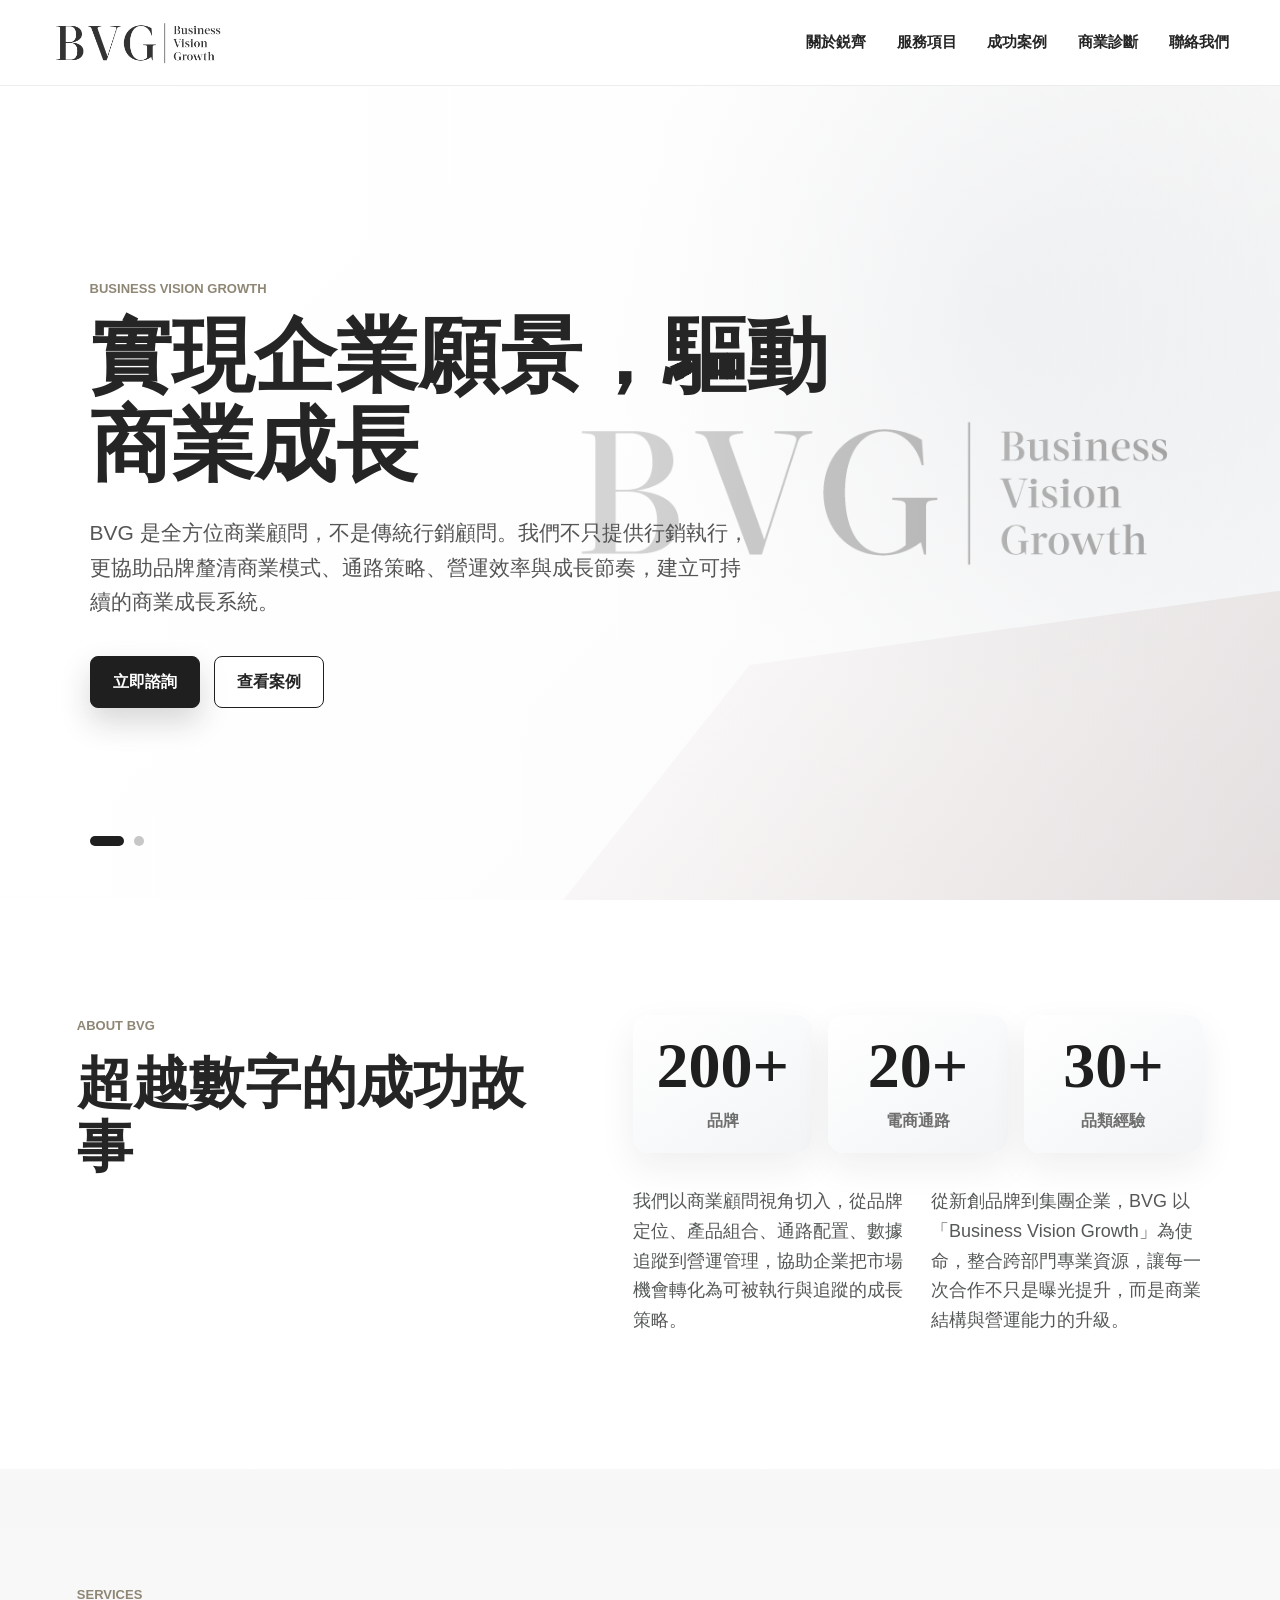
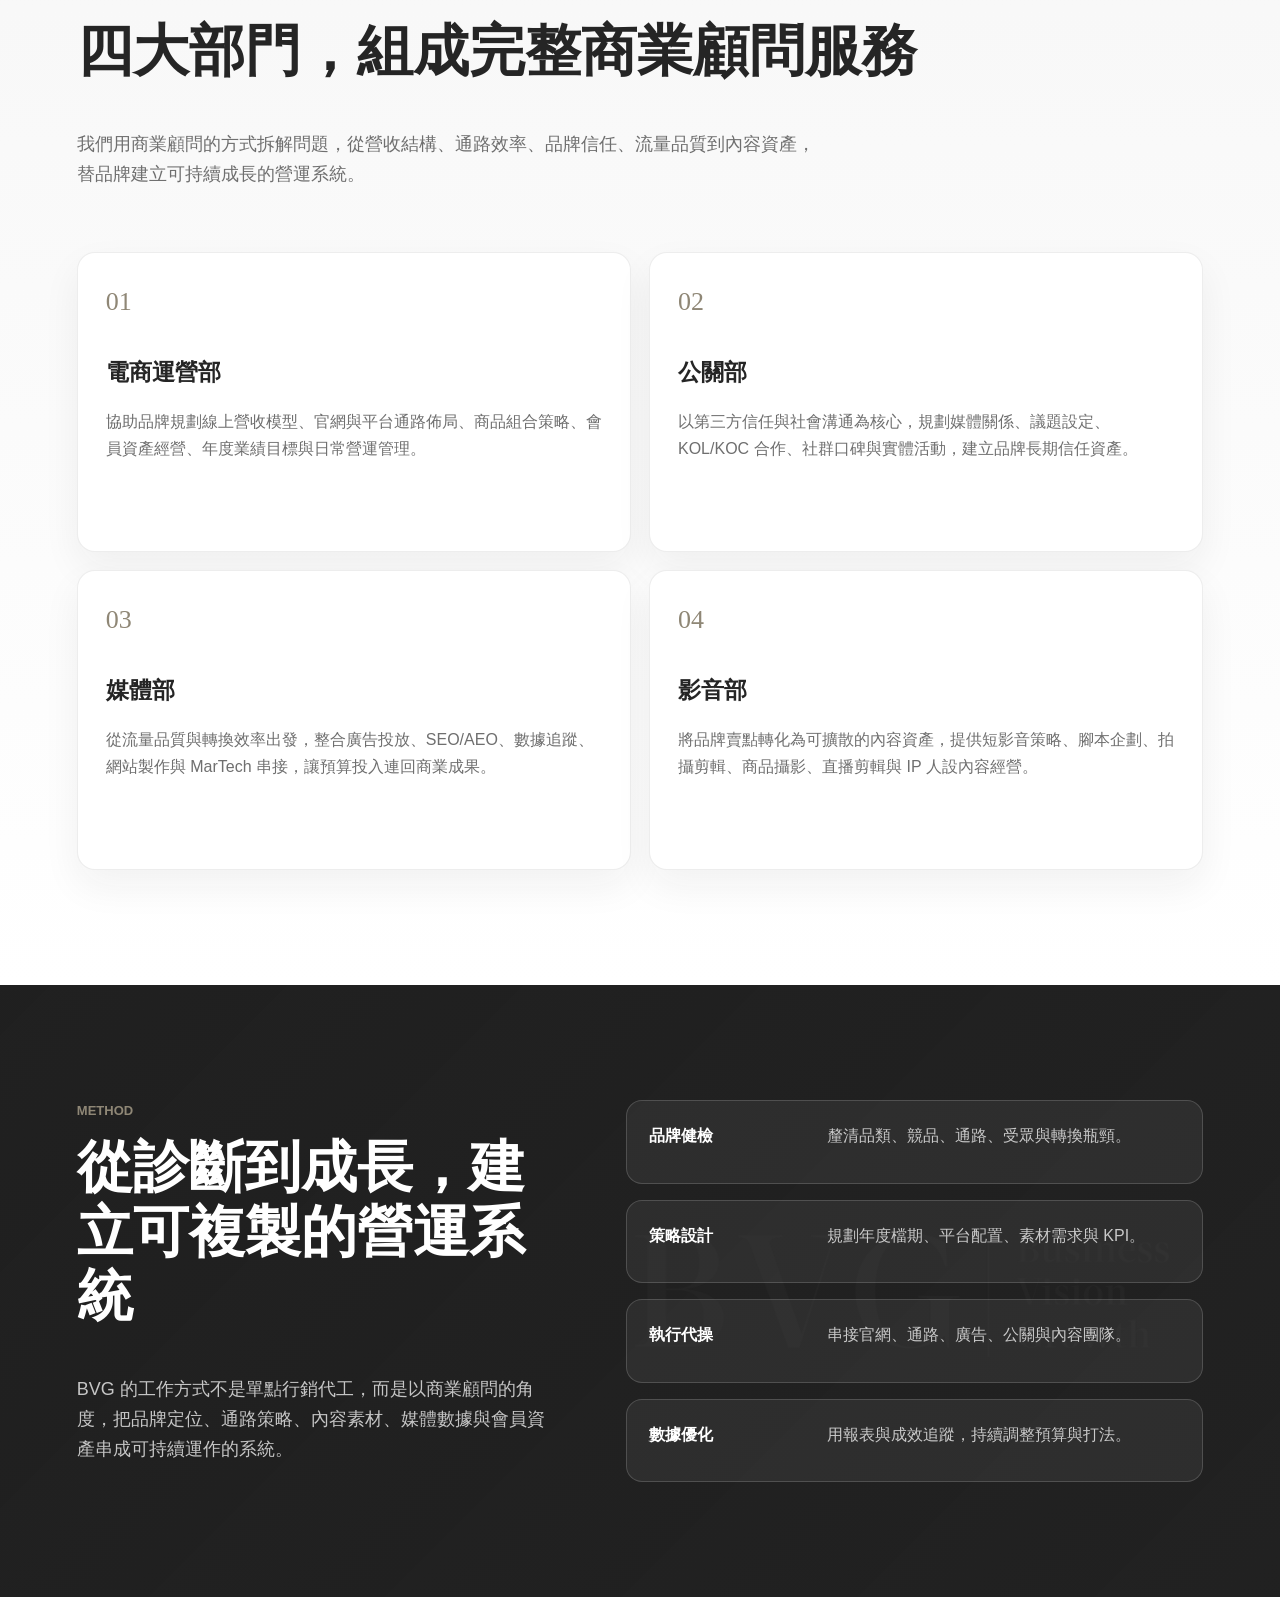
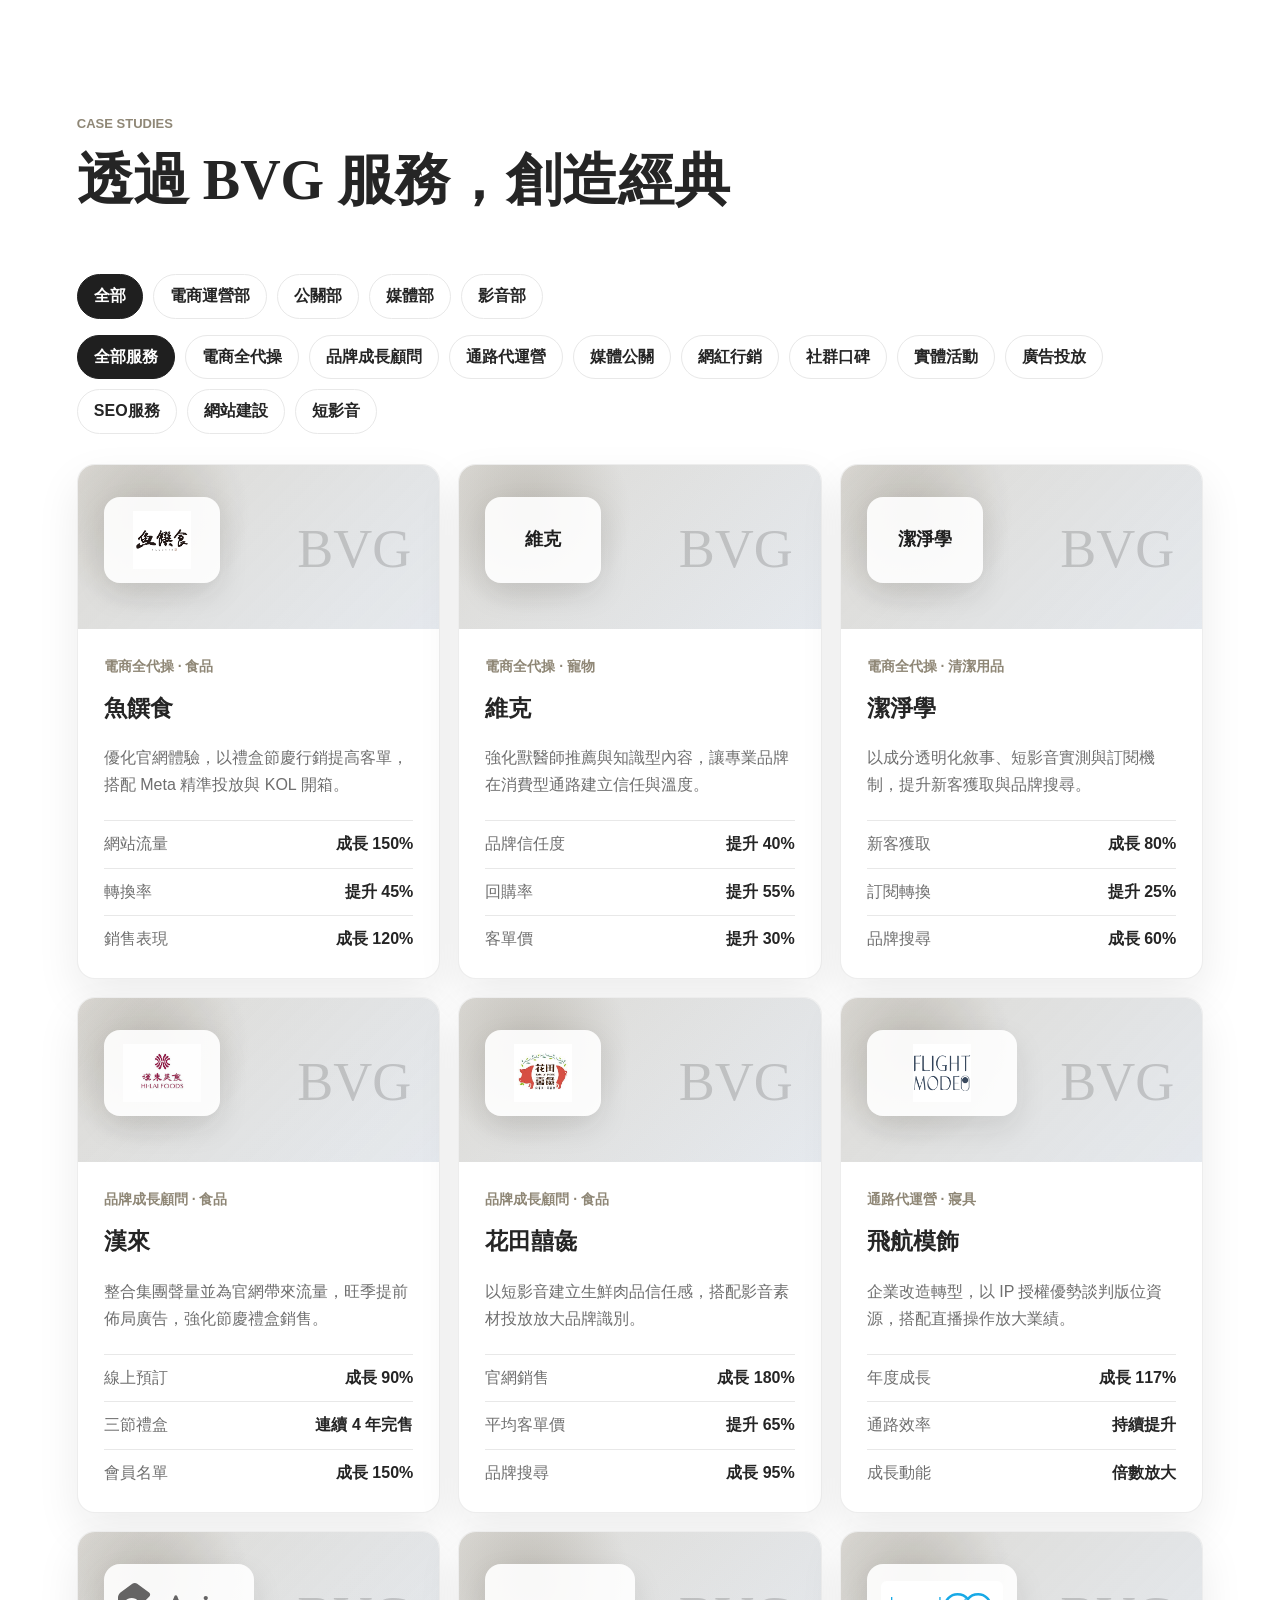
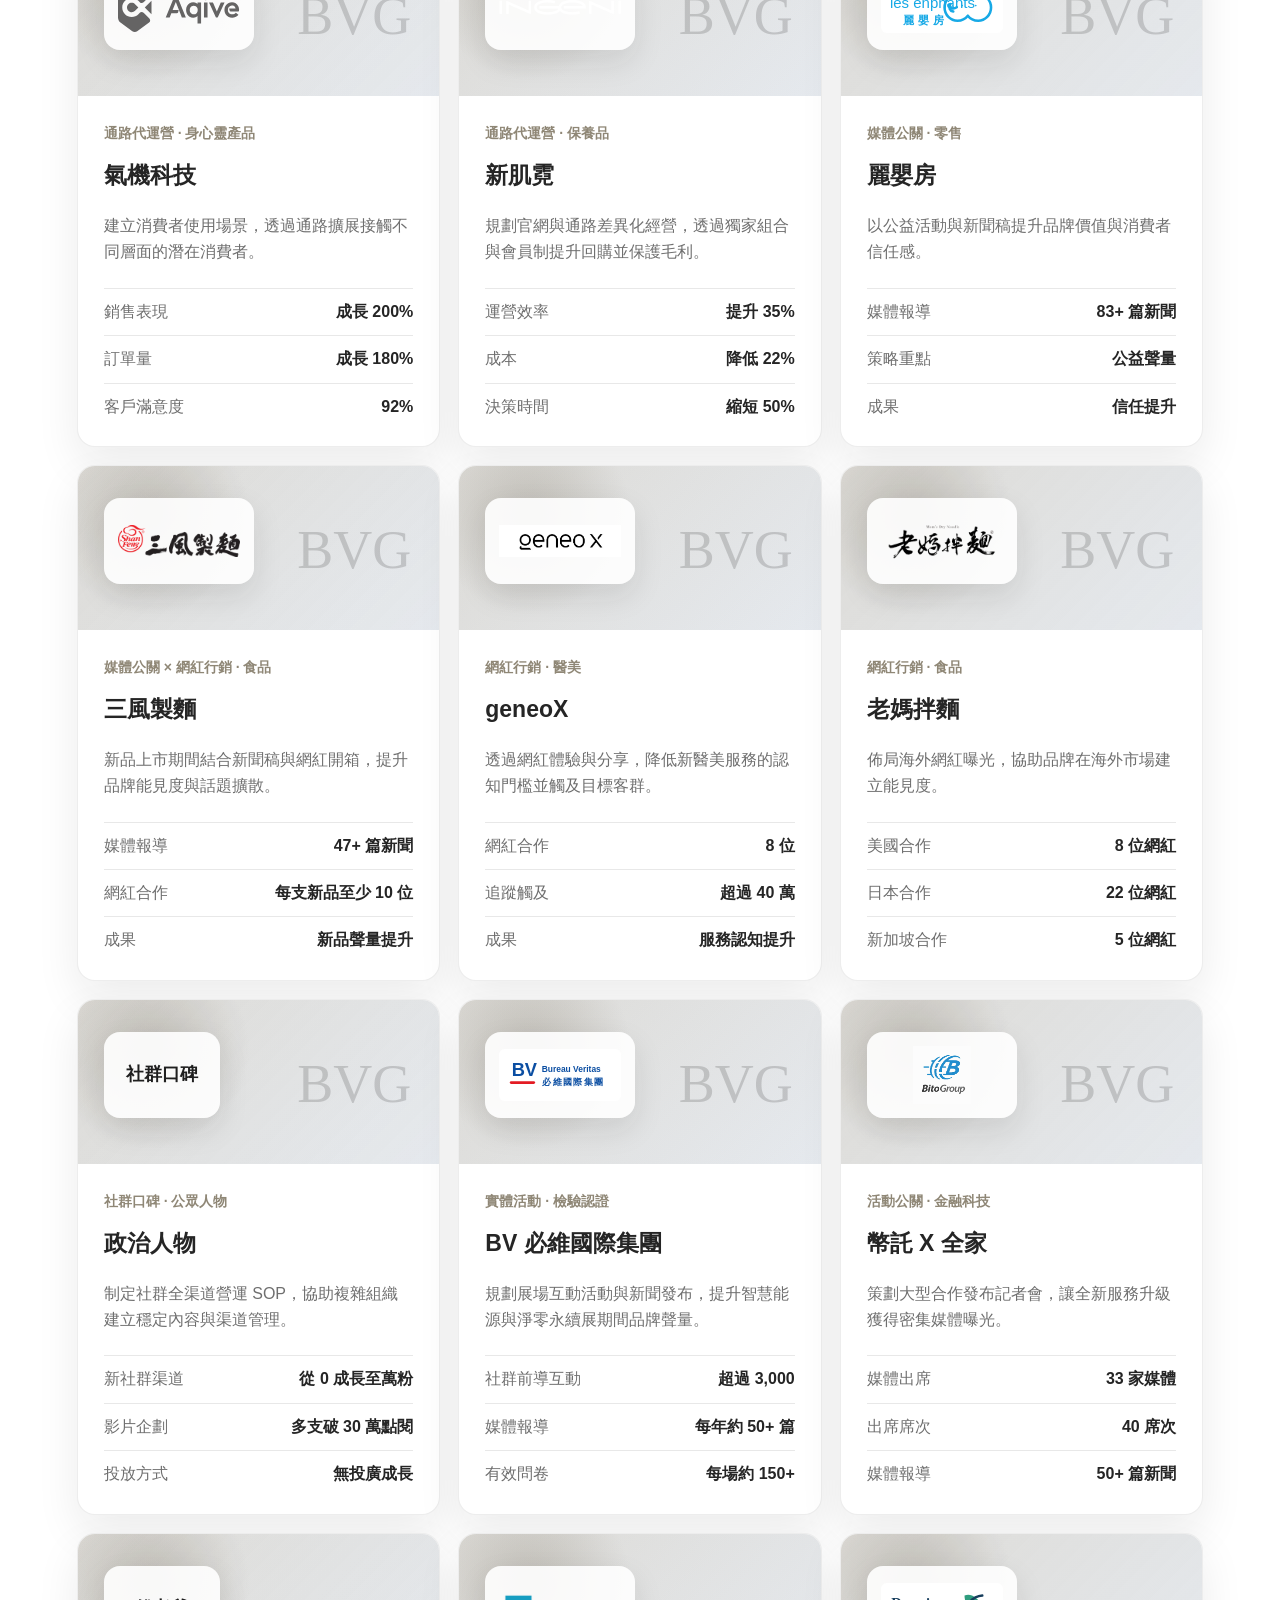
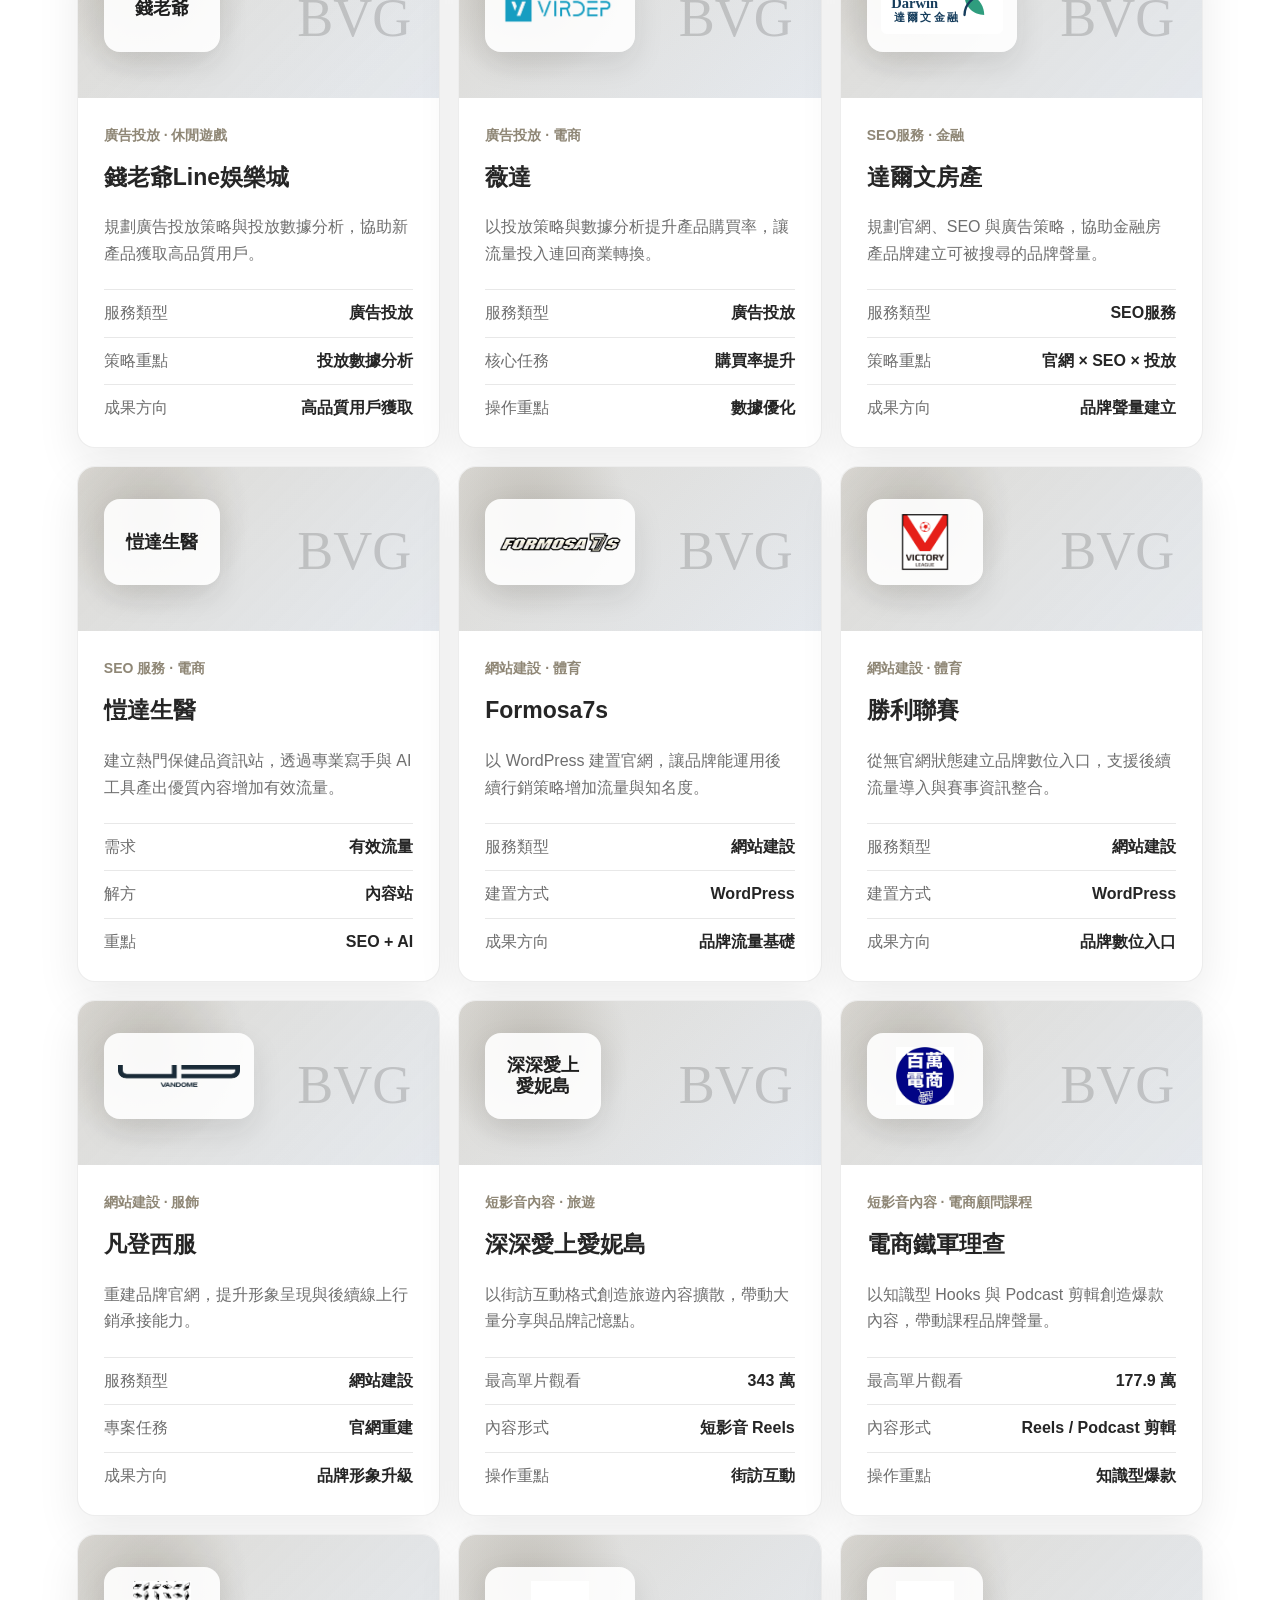
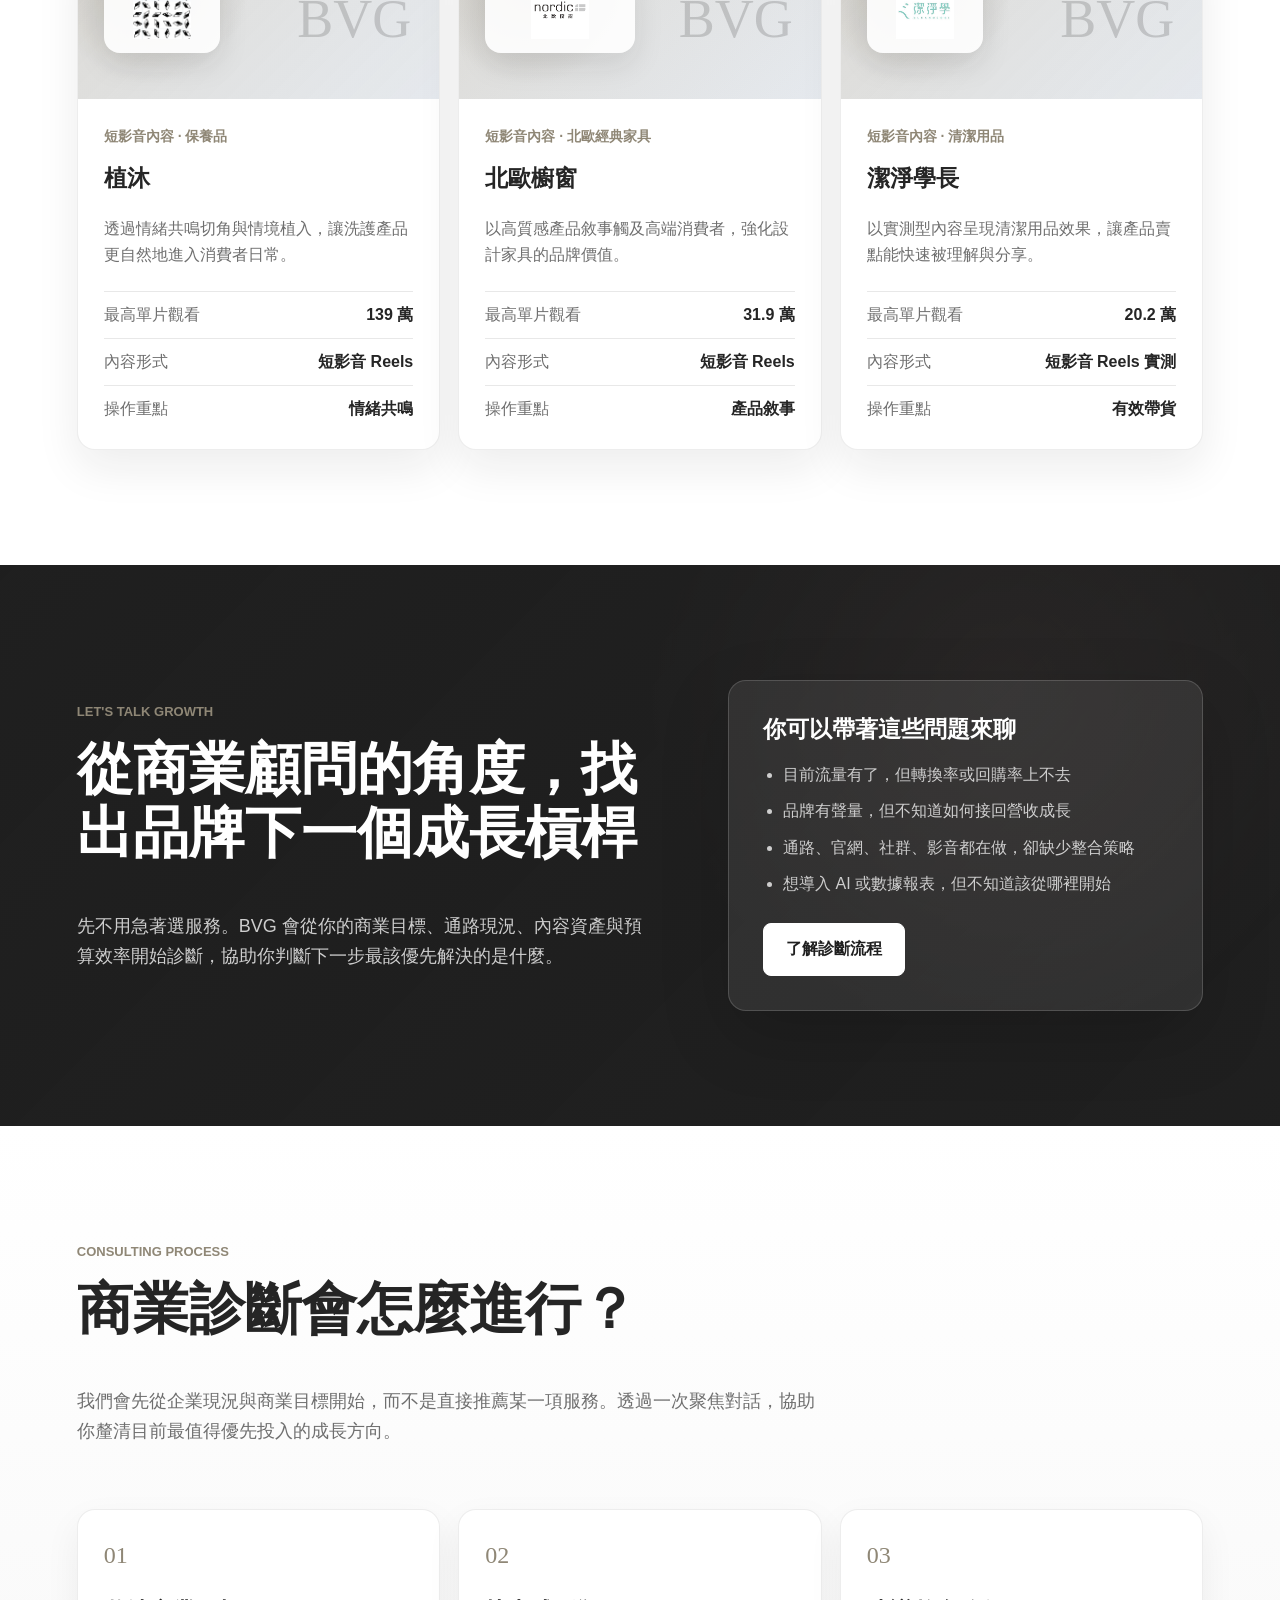
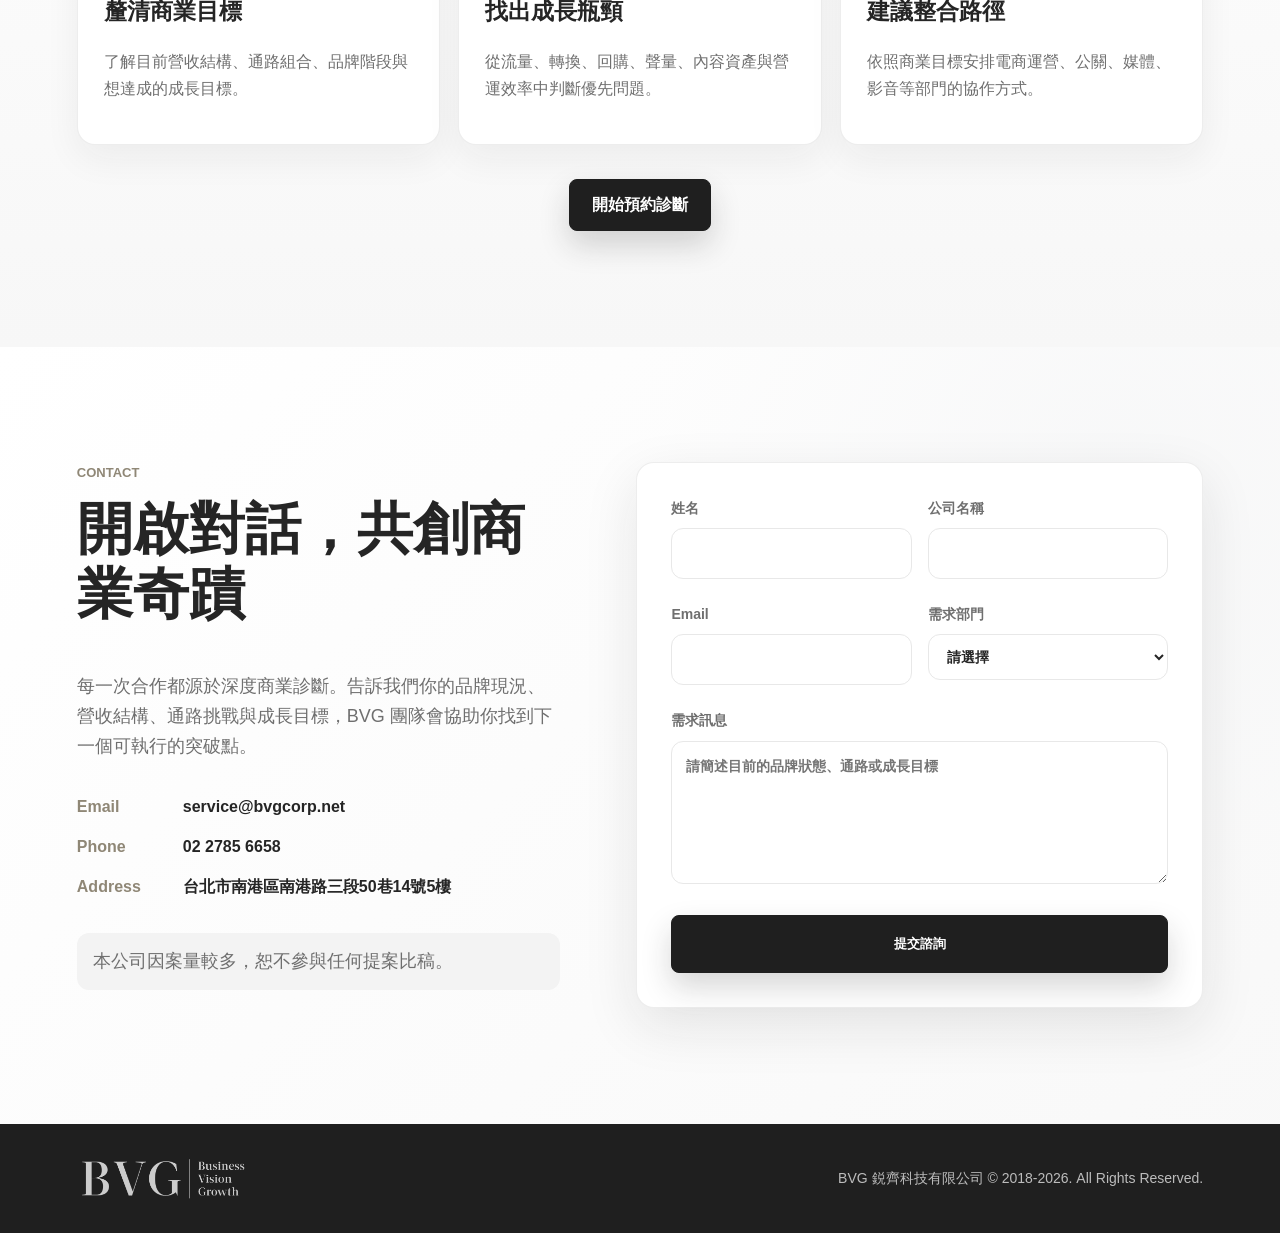
==== commit 930f598e: "feat: add scroll-to-top button and optimize case grid for mobile devices" ====
--- a/index.html
+++ b/index.html
@@ -1,414 +1,795 @@
 <!doctype html>
 <html lang="zh-Hant">
-  <head>
-    <meta charset="UTF-8" />
-    <meta name="viewport" content="width=device-width, initial-scale=1.0" />
-    <title>BVG 鋭齊科技 | Business Vision Growth</title>
-    <meta
-      name="description"
-      content="BVG 鋭齊科技是全方位商業顧問，整合電商運營、公關、媒體、影音內容與數據策略，協助品牌建立可持續的商業成長系統。"
-    />
-    <link rel="icon" href="assets/bvg-logo.png" />
-    <link rel="stylesheet" href="styles.css?v=20260611-client-logos" />
-  </head>
-  <body>
-    <header class="site-header">
-      <a class="brand" href="#top" aria-label="BVG 首頁">
-        <img src="assets/bvg-logo-trim.png" alt="BVG Business Vision Growth" />
-      </a>
-      <button class="menu-button" type="button" aria-label="開啟選單" aria-expanded="false">
-        <span></span><span></span><span></span>
-      </button>
-      <nav class="site-nav" aria-label="主要導覽">
-        <a href="#about">關於鋭齊</a>
-        <a href="#services">服務項目</a>
-        <a href="#cases">成功案例</a>
-        <a href="#video">商業診斷</a>
-        <a href="#contact">聯絡我們</a>
-      </nav>
-    </header>
-
-    <main id="top">
-      <section class="hero">
-        <div class="hero-copy">
-          <p class="eyebrow">Business Vision Growth</p>
-          <h1>實現企業願景，驅動商業成長</h1>
-          <p class="hero-text">
-            BVG 是全方位商業顧問，不是傳統行銷顧問。我們不只提供行銷執行，更協助品牌釐清商業模式、通路策略、營運效率與成長節奏，建立可持續的商業成長系統。
+
+<head>
+  <meta charset="UTF-8" />
+  <meta name="viewport" content="width=device-width, initial-scale=1.0" />
+  <title>BVG 鋭齊科技 | Business Vision Growth</title>
+  <meta name="description" content="BVG 鋭齊科技是全方位商業顧問，整合電商運營、公關、媒體、影音內容與數據策略，協助品牌建立可持續的商業成長系統。" />
+  <link rel="icon" href="assets/bvg-logo.png" />
+  <link rel="stylesheet" href="styles.css?v=20260629-to-top" />
+</head>
+
+<body>
+  <header class="site-header">
+    <a class="brand" href="#top" aria-label="BVG 首頁">
+      <img src="assets/bvg-logo-trim.png" alt="BVG Business Vision Growth" />
+    </a>
+    <button class="menu-button" type="button" aria-label="開啟選單" aria-expanded="false">
+      <span></span><span></span><span></span>
+    </button>
+    <nav class="site-nav" aria-label="主要導覽">
+      <a href="#about">關於鋭齊</a>
+      <a href="#services">服務項目</a>
+      <a href="#cases">成功案例</a>
+      <a href="#video">商業診斷</a>
+      <a href="#contact">聯絡我們</a>
+    </nav>
+  </header>
+
+  <main id="top">
+    <section class="hero">
+      <div class="hero-copy">
+        <p class="eyebrow">Business Vision Growth</p>
+        <h1>實現企業願景，驅動商業成長</h1>
+        <p class="hero-text">
+          BVG 是全方位商業顧問，不是傳統行銷顧問。我們不只提供行銷執行，更協助品牌釐清商業模式、通路策略、營運效率與成長節奏，建立可持續的商業成長系統。
+        </p>
+        <div class="hero-actions">
+          <a class="button primary" href="#contact">立即諮詢</a>
+          <a class="button secondary" href="#cases">查看案例</a>
+        </div>
+      </div>
+      <div class="hero-dots" aria-hidden="true"><span></span><span></span></div>
+    </section>
+
+    <section class="section intro" id="about">
+      <div class="section-heading">
+        <p class="eyebrow">ABOUT BVG</p>
+        <h2>超越數字的成功故事</h2>
+      </div>
+      <div class="intro-content">
+        <div class="about-stats">
+          <div><strong>200+</strong><span>品牌</span></div>
+          <div><strong>20+</strong><span>電商通路</span></div>
+          <div><strong>30+</strong><span>品類經驗</span></div>
+        </div>
+        <div class="intro-grid">
+          <p>
+            我們以商業顧問視角切入，從品牌定位、產品組合、通路配置、數據追蹤到營運管理，協助企業把市場機會轉化為可被執行與追蹤的成長策略。
           </p>
-          <div class="hero-actions">
-            <a class="button primary" href="#contact">立即諮詢</a>
-            <a class="button secondary" href="#cases">查看案例</a>
-          </div>
-        </div>
-        <div class="hero-dots" aria-hidden="true"><span></span><span></span></div>
-      </section>
-
-      <section class="section intro" id="about">
-        <div class="section-heading">
-          <p class="eyebrow">ABOUT BVG</p>
-          <h2>超越數字的成功故事</h2>
-        </div>
-        <div class="intro-content">
-          <div class="about-stats">
-            <div><strong>200+</strong><span>品牌</span></div>
-            <div><strong>20+</strong><span>電商通路</span></div>
-            <div><strong>30+</strong><span>品類經驗</span></div>
-          </div>
-          <div class="intro-grid">
-            <p>
-              我們以商業顧問視角切入，從品牌定位、產品組合、通路配置、數據追蹤到營運管理，協助企業把市場機會轉化為可被執行與追蹤的成長策略。
-            </p>
-            <p>
-              從新創品牌到集團企業，BVG 以「Business Vision Growth」為使命，整合跨部門專業資源，讓每一次合作不只是曝光提升，而是商業結構與營運能力的升級。
-            </p>
-          </div>
-        </div>
-      </section>
-
-      <section class="section service-band" id="services">
-        <div class="section-heading">
-          <p class="eyebrow">SERVICES</p>
-          <h2>四大部門，組成完整商業顧問服務</h2>
-          <p>我們用商業顧問的方式拆解問題，從營收結構、通路效率、品牌信任、流量品質到內容資產，替品牌建立可持續成長的營運系統。</p>
-        </div>
-        <div class="service-grid department-grid">
-          <article>
-            <span>01</span>
-            <h3>電商運營部</h3>
-            <p>協助品牌規劃線上營收模型、官網與平台通路佈局、商品組合策略、會員資產經營、年度業績目標與日常營運管理。</p>
-          </article>
-          <article>
-            <span>02</span>
-            <h3>公關部</h3>
-            <p>以第三方信任與社會溝通為核心，規劃媒體關係、議題設定、KOL/KOC 合作、社群口碑與實體活動，建立品牌長期信任資產。</p>
-          </article>
-          <article>
-            <span>03</span>
-            <h3>媒體部</h3>
-            <p>從流量品質與轉換效率出發，整合廣告投放、SEO/AEO、數據追蹤、網站製作與 MarTech 串接，讓預算投入連回商業成果。</p>
-          </article>
-          <article>
-            <span>04</span>
-            <h3>影音部</h3>
-            <p>將品牌賣點轉化為可擴散的內容資產，提供短影音策略、腳本企劃、拍攝剪輯、商品攝影、直播剪輯與 IP 人設內容經營。</p>
-          </article>
-        </div>
-      </section>
-
-      <section class="section method">
-        <div class="method-copy">
-          <p class="eyebrow">METHOD</p>
-          <h2>從診斷到成長，建立可複製的營運系統</h2>
           <p>
-            BVG 的工作方式不是單點行銷代工，而是以商業顧問的角度，把品牌定位、通路策略、內容素材、媒體數據與會員資產串成可持續運作的系統。
+            從新創品牌到集團企業，BVG 以「Business Vision Growth」為使命，整合跨部門專業資源，讓每一次合作不只是曝光提升，而是商業結構與營運能力的升級。
           </p>
         </div>
-        <ol class="timeline">
-          <li><strong>品牌健檢</strong><span>釐清品類、競品、通路、受眾與轉換瓶頸。</span></li>
-          <li><strong>策略設計</strong><span>規劃年度檔期、平台配置、素材需求與 KPI。</span></li>
-          <li><strong>執行代操</strong><span>串接官網、通路、廣告、公關與內容團隊。</span></li>
-          <li><strong>數據優化</strong><span>用報表與成效追蹤，持續調整預算與打法。</span></li>
-        </ol>
-      </section>
-
-      <section class="section cases" id="cases">
-        <div class="section-heading">
-          <p class="eyebrow">CASE STUDIES</p>
-          <h2>透過 BVG 服務，創造經典</h2>
-        </div>
-        <div class="case-toolbar" role="tablist" aria-label="案例分類">
-          <button class="active" data-filter="all" type="button">全部</button>
-          <button data-filter="ecommerce" type="button">電商運營部</button>
-          <button data-filter="pr" type="button">公關部</button>
-          <button data-filter="media" type="button">媒體部</button>
-          <button data-filter="video" type="button">影音部</button>
-        </div>
-        <div class="case-toolbar service-toolbar" id="service-toolbar" role="tablist" aria-label="服務類型分類">
-          <button class="active" data-service-filter="all" type="button">全部服務</button>
-          <button data-service-filter="電商全代操" type="button">電商全代操</button>
-          <button data-service-filter="品牌成長顧問" type="button">品牌成長顧問</button>
-          <button data-service-filter="通路代運營" type="button">通路代運營</button>
-          <button data-service-filter="媒體公關" type="button">媒體公關</button>
-          <button data-service-filter="網紅行銷" type="button">網紅行銷</button>
-          <button data-service-filter="社群口碑" type="button">社群口碑</button>
-          <button data-service-filter="實體活動" type="button">實體活動</button>
-          <button data-service-filter="廣告投放" type="button">廣告投放</button>
-          <button data-service-filter="SEO服務" type="button">SEO服務</button>
-          <button data-service-filter="網站建設" type="button">網站建設</button>
-          <button data-service-filter="短影音" type="button">短影音</button>
-        </div>
-        <div class="case-grid" id="case-grid" aria-live="polite">
-          <article class="case-card" data-category="ecommerce" data-service="電商全代操">
-            <div class="client-logo" data-fallback="魚饌食"><img src="assets/client-logos/yuzhuanshi.png" alt="魚饌食 logo" loading="lazy" /></div>
-            <div class="case-kicker">電商全代操 · 食品</div>
-            <h3>魚饌食</h3>
-            <p>優化官網體驗，以禮盒節慶行銷提高客單，搭配 Meta 精準投放與 KOL 開箱。</p>
-            <dl><div><dt>網站流量</dt><dd>成長 150%</dd></div><div><dt>轉換率</dt><dd>提升 45%</dd></div><div><dt>銷售表現</dt><dd>成長 120%</dd></div></dl>
-          </article>
-          <article class="case-card" data-category="ecommerce" data-service="電商全代操">
-            <div class="client-logo text-logo"><span>維克</span></div>
-            <div class="case-kicker">電商全代操 · 寵物</div>
-            <h3>維克</h3>
-            <p>強化獸醫師推薦與知識型內容，讓專業品牌在消費型通路建立信任與溫度。</p>
-            <dl><div><dt>品牌信任度</dt><dd>提升 40%</dd></div><div><dt>回購率</dt><dd>提升 55%</dd></div><div><dt>客單價</dt><dd>提升 30%</dd></div></dl>
-          </article>
-          <article class="case-card" data-category="ecommerce" data-service="電商全代操">
-            <div class="client-logo text-logo"><span>潔淨學</span></div>
-            <div class="case-kicker">電商全代操 · 清潔用品</div>
-            <h3>潔淨學</h3>
-            <p>以成分透明化敘事、短影音實測與訂閱機制，提升新客獲取與品牌搜尋。</p>
-            <dl><div><dt>新客獲取</dt><dd>成長 80%</dd></div><div><dt>訂閱轉換</dt><dd>提升 25%</dd></div><div><dt>品牌搜尋</dt><dd>成長 60%</dd></div></dl>
-          </article>
-          <article class="case-card" data-category="ecommerce" data-service="品牌成長顧問">
-            <div class="client-logo" data-fallback="漢來"><img src="assets/client-logos/hilai.jpg" alt="漢來 logo" loading="lazy" /></div>
-            <div class="case-kicker">品牌成長顧問 · 食品</div>
-            <h3>漢來</h3>
-            <p>整合集團聲量並為官網帶來流量，旺季提前佈局廣告，強化節慶禮盒銷售。</p>
-            <dl><div><dt>線上預訂</dt><dd>成長 90%</dd></div><div><dt>三節禮盒</dt><dd>連續 4 年完售</dd></div><div><dt>會員名單</dt><dd>成長 150%</dd></div></dl>
-          </article>
-          <article class="case-card" data-category="ecommerce" data-service="品牌成長顧問">
-            <div class="client-logo" data-fallback="花田囍彘"><img src="assets/client-logos/huatian.jpg" alt="花田囍彘 logo" loading="lazy" /></div>
-            <div class="case-kicker">品牌成長顧問 · 食品</div>
-            <h3>花田囍彘</h3>
-            <p>以短影音建立生鮮肉品信任感，搭配影音素材投放放大品牌識別。</p>
-            <dl><div><dt>官網銷售</dt><dd>成長 180%</dd></div><div><dt>平均客單價</dt><dd>提升 65%</dd></div><div><dt>品牌搜尋</dt><dd>成長 95%</dd></div></dl>
-          </article>
-          <article class="case-card" data-category="ecommerce" data-service="通路代運營">
-            <div class="client-logo wide-logo" data-fallback="飛航模飾"><img src="assets/client-logos/flight-mode.png" alt="飛航模飾 logo" loading="lazy" /></div>
-            <div class="case-kicker">通路代運營 · 寢具</div>
-            <h3>飛航模飾</h3>
-            <p>企業改造轉型，以 IP 授權優勢談判版位資源，搭配直播操作放大業績。</p>
-            <dl><div><dt>年度成長</dt><dd>成長 117%</dd></div><div><dt>通路效率</dt><dd>持續提升</dd></div><div><dt>成長動能</dt><dd>倍數放大</dd></div></dl>
-          </article>
-          <article class="case-card" data-category="ecommerce" data-service="通路代運營">
-            <div class="client-logo wide-logo" data-fallback="氣機科技"><img src="assets/client-logos/aqive.svg" alt="氣機科技 logo" loading="lazy" /></div>
-            <div class="case-kicker">通路代運營 · 身心靈產品</div>
-            <h3>氣機科技</h3>
-            <p>建立消費者使用場景，透過通路擴展接觸不同層面的潛在消費者。</p>
-            <dl><div><dt>銷售表現</dt><dd>成長 200%</dd></div><div><dt>訂單量</dt><dd>成長 180%</dd></div><div><dt>客戶滿意度</dt><dd>92%</dd></div></dl>
-          </article>
-          <article class="case-card" data-category="ecommerce" data-service="通路代運營">
-            <div class="client-logo wide-logo" data-fallback="新肌霓"><img src="assets/client-logos/ingeni.webp" alt="新肌霓 logo" loading="lazy" /></div>
-            <div class="case-kicker">通路代運營 · 保養品</div>
-            <h3>新肌霓</h3>
-            <p>規劃官網與通路差異化經營，透過獨家組合與會員制提升回購並保護毛利。</p>
-            <dl><div><dt>運營效率</dt><dd>提升 35%</dd></div><div><dt>成本</dt><dd>降低 22%</dd></div><div><dt>決策時間</dt><dd>縮短 50%</dd></div></dl>
-          </article>
-          <article class="case-card" data-category="pr" data-service="媒體公關">
-            <div class="client-logo wide-logo" data-fallback="麗嬰房"><img src="assets/client-logos/lesenphants.svg" alt="麗嬰房 logo" loading="lazy" /></div>
-            <div class="case-kicker">媒體公關 · 零售</div>
-            <h3>麗嬰房</h3>
-            <p>以公益活動與新聞稿提升品牌價值與消費者信任感。</p>
-            <dl><div><dt>媒體報導</dt><dd>83+ 篇新聞</dd></div><div><dt>策略重點</dt><dd>公益聲量</dd></div><div><dt>成果</dt><dd>信任提升</dd></div></dl>
-          </article>
-          <article class="case-card" data-category="pr" data-service="媒體公關">
-            <div class="client-logo wide-logo" data-fallback="三風製麵"><img src="assets/client-logos/sanfeng.png" alt="三風製麵 logo" loading="lazy" /></div>
-            <div class="case-kicker">媒體公關 × 網紅行銷 · 食品</div>
-            <h3>三風製麵</h3>
-            <p>新品上市期間結合新聞稿與網紅開箱，提升品牌能見度與話題擴散。</p>
-            <dl><div><dt>媒體報導</dt><dd>47+ 篇新聞</dd></div><div><dt>網紅合作</dt><dd>每支新品至少 10 位</dd></div><div><dt>成果</dt><dd>新品聲量提升</dd></div></dl>
-          </article>
-          <article class="case-card" data-category="pr" data-service="網紅行銷">
-            <div class="client-logo wide-logo" data-fallback="geneoX"><img src="assets/client-logos/geneox.png" alt="geneoX logo" loading="lazy" /></div>
-            <div class="case-kicker">網紅行銷 · 醫美</div>
-            <h3>geneoX</h3>
-            <p>透過網紅體驗與分享，降低新醫美服務的認知門檻並觸及目標客群。</p>
-            <dl><div><dt>網紅合作</dt><dd>8 位</dd></div><div><dt>追蹤觸及</dt><dd>超過 40 萬</dd></div><div><dt>成果</dt><dd>服務認知提升</dd></div></dl>
-          </article>
-          <article class="case-card" data-category="pr" data-service="網紅行銷">
-            <div class="client-logo wide-logo" data-fallback="老媽拌麵"><img src="assets/client-logos/laoma.png" alt="老媽拌麵 logo" loading="lazy" /></div>
-            <div class="case-kicker">網紅行銷 · 食品</div>
-            <h3>老媽拌麵</h3>
-            <p>佈局海外網紅曝光，協助品牌在海外市場建立能見度。</p>
-            <dl><div><dt>美國合作</dt><dd>8 位網紅</dd></div><div><dt>日本合作</dt><dd>22 位網紅</dd></div><div><dt>新加坡合作</dt><dd>5 位網紅</dd></div></dl>
-          </article>
-          <article class="case-card" data-category="pr" data-service="社群口碑">
-            <div class="client-logo text-logo"><span>社群口碑</span></div>
-            <div class="case-kicker">社群口碑 · 公眾人物</div>
-            <h3>政治人物</h3>
-            <p>制定社群全渠道營運 SOP，協助複雜組織建立穩定內容與渠道管理。</p>
-            <dl><div><dt>新社群渠道</dt><dd>從 0 成長至萬粉</dd></div><div><dt>影片企劃</dt><dd>多支破 30 萬點閱</dd></div><div><dt>投放方式</dt><dd>無投廣成長</dd></div></dl>
-          </article>
-          <article class="case-card" data-category="pr" data-service="實體活動">
-            <div class="client-logo wide-logo" data-fallback="BV 必維國際集團"><img src="assets/client-logos/bureau-veritas.svg" alt="BV 必維國際集團 logo" loading="lazy" /></div>
-            <div class="case-kicker">實體活動 · 檢驗認證</div>
-            <h3>BV 必維國際集團</h3>
-            <p>規劃展場互動活動與新聞發布，提升智慧能源與淨零永續展期間品牌聲量。</p>
-            <dl><div><dt>社群前導互動</dt><dd>超過 3,000</dd></div><div><dt>媒體報導</dt><dd>每年約 50+ 篇</dd></div><div><dt>有效問卷</dt><dd>每場約 150+</dd></div></dl>
-          </article>
-          <article class="case-card" data-category="pr" data-service="實體活動">
-            <div class="client-logo wide-logo" data-fallback="幣託 X 全家"><img src="assets/client-logos/bito.png" alt="幣託 X 全家 logo" loading="lazy" /></div>
-            <div class="case-kicker">活動公關 · 金融科技</div>
-            <h3>幣託 X 全家</h3>
-            <p>策劃大型合作發布記者會，讓全新服務升級獲得密集媒體曝光。</p>
-            <dl><div><dt>媒體出席</dt><dd>33 家媒體</dd></div><div><dt>出席席次</dt><dd>40 席次</dd></div><div><dt>媒體報導</dt><dd>50+ 篇新聞</dd></div></dl>
-          </article>
-          <article class="case-card" data-category="media" data-service="廣告投放">
-            <div class="client-logo text-logo"><span>錢老爺</span></div>
-            <div class="case-kicker">廣告投放 · 休閒遊戲</div>
-            <h3>錢老爺Line娛樂城</h3>
-            <p>規劃廣告投放策略與投放數據分析，協助新產品獲取高品質用戶。</p>
-            <dl><div><dt>服務類型</dt><dd>廣告投放</dd></div><div><dt>策略重點</dt><dd>投放數據分析</dd></div><div><dt>成果方向</dt><dd>高品質用戶獲取</dd></div></dl>
-          </article>
-          <article class="case-card" data-category="media" data-service="廣告投放">
-            <div class="client-logo wide-logo" data-fallback="崴達"><img src="assets/client-logos/virdep.webp" alt="崴達 logo" loading="lazy" /></div>
-            <div class="case-kicker">廣告投放 · 電商</div>
-            <h3>薇達</h3>
-            <p>以投放策略與數據分析提升產品購買率，讓流量投入連回商業轉換。</p>
-            <dl><div><dt>服務類型</dt><dd>廣告投放</dd></div><div><dt>核心任務</dt><dd>購買率提升</dd></div><div><dt>操作重點</dt><dd>數據優化</dd></div></dl>
-          </article>
-          <article class="case-card" data-category="media" data-service="SEO服務">
-            <div class="client-logo wide-logo" data-fallback="達爾文金融"><img src="assets/client-logos/darwin-finance.svg" alt="達爾文金融 logo" loading="lazy" /></div>
-            <div class="case-kicker">SEO服務 · 金融</div>
-            <h3>達爾文房產</h3>
-            <p>規劃官網、SEO 與廣告策略，協助金融房產品牌建立可被搜尋的品牌聲量。</p>
-            <dl><div><dt>服務類型</dt><dd>SEO服務</dd></div><div><dt>策略重點</dt><dd>官網 × SEO × 投放</dd></div><div><dt>成果方向</dt><dd>品牌聲量建立</dd></div></dl>
-          </article>
-          <article class="case-card" data-category="media" data-service="SEO服務">
-            <div class="client-logo text-logo"><span>愷達生醫</span></div>
-            <div class="case-kicker">SEO 服務 · 電商</div>
-            <h3>愷達生醫</h3>
-            <p>建立熱門保健品資訊站，透過專業寫手與 AI 工具產出優質內容增加有效流量。</p>
-            <dl><div><dt>需求</dt><dd>有效流量</dd></div><div><dt>解方</dt><dd>內容站</dd></div><div><dt>重點</dt><dd>SEO + AI</dd></div></dl>
-          </article>
-          <article class="case-card" data-category="media" data-service="網站建設">
-            <div class="client-logo wide-logo" data-fallback="Formosa7s"><img src="assets/client-logos/formosa7s.png" alt="Formosa7s logo" loading="lazy" /></div>
-            <div class="case-kicker">網站建設 · 體育</div>
-            <h3>Formosa7s</h3>
-            <p>以 WordPress 建置官網，讓品牌能運用後續行銷策略增加流量與知名度。</p>
-            <dl><div><dt>服務類型</dt><dd>網站建設</dd></div><div><dt>建置方式</dt><dd>WordPress</dd></div><div><dt>成果方向</dt><dd>品牌流量基礎</dd></div></dl>
-          </article>
-          <article class="case-card" data-category="media" data-service="網站建設">
-            <div class="client-logo" data-fallback="勝利聯賽"><img src="assets/client-logos/victory-league.png" alt="勝利聯賽 logo" loading="lazy" /></div>
-            <div class="case-kicker">網站建設 · 體育</div>
-            <h3>勝利聯賽</h3>
-            <p>從無官網狀態建立品牌數位入口，支援後續流量導入與賽事資訊整合。</p>
-            <dl><div><dt>服務類型</dt><dd>網站建設</dd></div><div><dt>建置方式</dt><dd>WordPress</dd></div><div><dt>成果方向</dt><dd>品牌數位入口</dd></div></dl>
-          </article>
-          <article class="case-card" data-category="media" data-service="網站建設">
-            <div class="client-logo wide-logo" data-fallback="凡登西服"><img src="assets/client-logos/vandome.png" alt="凡登西服 logo" loading="lazy" /></div>
-            <div class="case-kicker">網站建設 · 服飾</div>
-            <h3>凡登西服</h3>
-            <p>重建品牌官網，提升形象呈現與後續線上行銷承接能力。</p>
-            <dl><div><dt>服務類型</dt><dd>網站建設</dd></div><div><dt>專案任務</dt><dd>官網重建</dd></div><div><dt>成果方向</dt><dd>品牌形象升級</dd></div></dl>
-          </article>
-          <article class="case-card" data-category="video" data-service="短影音">
-            <div class="client-logo text-logo"><span>深深愛上愛妮島</span></div>
-            <div class="case-kicker">短影音內容 · 旅遊</div>
-            <h3>深深愛上愛妮島</h3>
-            <p>以街訪互動格式創造旅遊內容擴散，帶動大量分享與品牌記憶點。</p>
-            <dl><div><dt>最高單片觀看</dt><dd>343 萬</dd></div><div><dt>內容形式</dt><dd>短影音 Reels</dd></div><div><dt>操作重點</dt><dd>街訪互動</dd></div></dl>
-          </article>
-          <article class="case-card" data-category="video" data-service="短影音">
-            <div class="client-logo" data-fallback="電商鐵軍理查"><img src="assets/client-logos/richard.jpg" alt="電商鐵軍理查 logo" loading="lazy" /></div>
-            <div class="case-kicker">短影音內容 · 電商顧問課程</div>
-            <h3>電商鐵軍理查</h3>
-            <p>以知識型 Hooks 與 Podcast 剪輯創造爆款內容，帶動課程品牌聲量。</p>
-            <dl><div><dt>最高單片觀看</dt><dd>177.9 萬</dd></div><div><dt>內容形式</dt><dd>Reels / Podcast 剪輯</dd></div><div><dt>操作重點</dt><dd>知識型爆款</dd></div></dl>
-          </article>
-          <article class="case-card" data-category="video" data-service="短影音">
-            <div class="client-logo" data-fallback="植沐"><img src="assets/client-logos/huso.jpg" alt="植沐 logo" loading="lazy" /></div>
-            <div class="case-kicker">短影音內容 · 保養品</div>
-            <h3>植沐</h3>
-            <p>透過情緒共鳴切角與情境植入，讓洗護產品更自然地進入消費者日常。</p>
-            <dl><div><dt>最高單片觀看</dt><dd>139 萬</dd></div><div><dt>內容形式</dt><dd>短影音 Reels</dd></div><div><dt>操作重點</dt><dd>情緒共鳴</dd></div></dl>
-          </article>
-          <article class="case-card" data-category="video" data-service="短影音">
-            <div class="client-logo wide-logo" data-fallback="北歐櫥窗"><img src="assets/client-logos/nordic.png" alt="北歐櫥窗 logo" loading="lazy" /></div>
-            <div class="case-kicker">短影音內容 · 北歐經典家具</div>
-            <h3>北歐櫥窗</h3>
-            <p>以高質感產品敘事觸及高端消費者，強化設計家具的品牌價值。</p>
-            <dl><div><dt>最高單片觀看</dt><dd>31.9 萬</dd></div><div><dt>內容形式</dt><dd>短影音 Reels</dd></div><div><dt>操作重點</dt><dd>產品敘事</dd></div></dl>
-          </article>
-          <article class="case-card" data-category="video" data-service="短影音">
-            <div class="client-logo" data-fallback="潔淨學長"><img src="assets/client-logos/cleanology.jpg" alt="潔淨學長 logo" loading="lazy" /></div>
-            <div class="case-kicker">短影音內容 · 清潔用品</div>
-            <h3>潔淨學長</h3>
-            <p>以實測型內容呈現清潔用品效果，讓產品賣點能快速被理解與分享。</p>
-            <dl><div><dt>最高單片觀看</dt><dd>20.2 萬</dd></div><div><dt>內容形式</dt><dd>短影音 Reels 實測</dd></div><div><dt>操作重點</dt><dd>有效帶貨</dd></div></dl>
-          </article>
-        </div>
-      </section>
-
-      <section class="section inquiry" id="video">
-        <div class="inquiry-copy">
-          <p class="eyebrow">LET'S TALK GROWTH</p>
-          <h2>從商業顧問的角度，找出品牌下一個成長槓桿</h2>
-          <p>
-            先不用急著選服務。BVG 會從你的商業目標、通路現況、內容資產與預算效率開始診斷，協助你判斷下一步最該優先解決的是什麼。
-          </p>
-        </div>
-        <div class="inquiry-panel">
-          <h3>你可以帶著這些問題來聊</h3>
-          <ul>
-            <li>目前流量有了，但轉換率或回購率上不去</li>
-            <li>品牌有聲量，但不知道如何接回營收成長</li>
-            <li>通路、官網、社群、影音都在做，卻缺少整合策略</li>
-            <li>想導入 AI 或數據報表，但不知道該從哪裡開始</li>
-          </ul>
-          <a class="button primary" href="#diagnosis-flow">了解診斷流程</a>
-        </div>
-      </section>
-
-      <section class="section diagnosis-flow" id="diagnosis-flow">
-        <div class="section-heading">
-          <p class="eyebrow">CONSULTING PROCESS</p>
-          <h2>商業診斷會怎麼進行？</h2>
-          <p>我們會先從企業現況與商業目標開始，而不是直接推薦某一項服務。透過一次聚焦對話，協助你釐清目前最值得優先投入的成長方向。</p>
-        </div>
-        <div class="diagnosis-grid">
-          <article>
-            <span>01</span>
-            <h3>釐清商業目標</h3>
-            <p>了解目前營收結構、通路組合、品牌階段與想達成的成長目標。</p>
-          </article>
-          <article>
-            <span>02</span>
-            <h3>找出成長瓶頸</h3>
-            <p>從流量、轉換、回購、聲量、內容資產與營運效率中判斷優先問題。</p>
-          </article>
-          <article>
-            <span>03</span>
-            <h3>建議整合路徑</h3>
-            <p>依照商業目標安排電商運營、公關、媒體、影音等部門的協作方式。</p>
-          </article>
-        </div>
-        <div class="diagnosis-cta">
-          <a class="button primary" href="#contact">開始預約診斷</a>
-        </div>
-      </section>
-
-      <section class="section contact" id="contact">
-        <div class="contact-copy">
-          <p class="eyebrow">CONTACT</p>
-          <h2>開啟對話，共創商業奇蹟</h2>
-          <p>
-            每一次合作都源於深度商業診斷。告訴我們你的品牌現況、營收結構、通路挑戰與成長目標，BVG 團隊會協助你找到下一個可執行的突破點。
-          </p>
-          <ul class="contact-list">
-            <li><span>Email</span><a href="mailto:service@bvgcorp.net">service@bvgcorp.net</a></li>
-            <li><span>Phone</span><a href="tel:+886227856658">02 2785 6658</a></li>
-            <li><span>Address</span><a href="https://maps.app.goo.gl/HiHEv4eKEaHgXxzo7">台北市南港區南港路三段50巷14號5樓</a></li>
-          </ul>
-          <p class="note">本公司因案量較多，恕不參與任何提案比稿。</p>
-        </div>
-        <form class="contact-form">
-          <label>姓名<input type="text" name="name" autocomplete="name" required /></label>
-          <label>公司名稱<input type="text" name="company" autocomplete="organization" required /></label>
-          <label>Email<input type="email" name="email" autocomplete="email" required /></label>
-          <label>需求部門<select name="service" required><option value="">請選擇</option><option>電商運營部</option><option>公關部</option><option>媒體部</option><option>影音部</option><option>跨部門整合諮詢</option></select></label>
-          <label class="full">需求訊息<textarea name="message" rows="5" placeholder="請簡述目前的品牌狀態、通路或成長目標"></textarea></label>
-          <button class="button primary full" type="submit">提交諮詢</button>
-        </form>
-      </section>
-    </main>
-
-    <footer class="footer">
-      <img src="assets/bvg-logo-trim.png" alt="BVG" />
-      <span>BVG 鋭齊科技有限公司 © 2018-2026. All Rights Reserved.</span>
-    </footer>
-
-    <script src="script.js?v=20260623-logo-fixes"></script>
-  </body>
-</html>
+      </div>
+    </section>
+
+    <section class="section service-band" id="services">
+      <div class="section-heading">
+        <p class="eyebrow">SERVICES</p>
+        <h2>四大部門，組成完整商業顧問服務</h2>
+        <p>我們用商業顧問的方式拆解問題，從營收結構、通路效率、品牌信任、流量品質到內容資產，替品牌建立可持續成長的營運系統。</p>
+      </div>
+      <div class="service-grid department-grid">
+        <article>
+          <span>01</span>
+          <h3>電商運營部</h3>
+          <p>協助品牌規劃線上營收模型、官網與平台通路佈局、商品組合策略、會員資產經營、年度業績目標與日常營運管理。</p>
+        </article>
+        <article>
+          <span>02</span>
+          <h3>公關部</h3>
+          <p>以第三方信任與社會溝通為核心，規劃媒體關係、議題設定、KOL/KOC 合作、社群口碑與實體活動，建立品牌長期信任資產。</p>
+        </article>
+        <article>
+          <span>03</span>
+          <h3>媒體部</h3>
+          <p>從流量品質與轉換效率出發，整合廣告投放、SEO/AEO、數據追蹤、網站製作與 MarTech 串接，讓預算投入連回商業成果。</p>
+        </article>
+        <article>
+          <span>04</span>
+          <h3>影音部</h3>
+          <p>將品牌賣點轉化為可擴散的內容資產，提供短影音策略、腳本企劃、拍攝剪輯、商品攝影、直播剪輯與 IP 人設內容經營。</p>
+        </article>
+      </div>
+    </section>
+
+    <section class="section method">
+      <div class="method-copy">
+        <p class="eyebrow">METHOD</p>
+        <h2>從診斷到成長，建立可複製的營運系統</h2>
+        <p>
+          BVG 的工作方式不是單點行銷代工，而是以商業顧問的角度，把品牌定位、通路策略、內容素材、媒體數據與會員資產串成可持續運作的系統。
+        </p>
+      </div>
+      <ol class="timeline">
+        <li><strong>品牌健檢</strong><span>釐清品類、競品、通路、受眾與轉換瓶頸。</span></li>
+        <li><strong>策略設計</strong><span>規劃年度檔期、平台配置、素材需求與 KPI。</span></li>
+        <li><strong>執行代操</strong><span>串接官網、通路、廣告、公關與內容團隊。</span></li>
+        <li><strong>數據優化</strong><span>用報表與成效追蹤，持續調整預算與打法。</span></li>
+      </ol>
+    </section>
+
+    <section class="section cases" id="cases">
+      <div class="section-heading">
+        <p class="eyebrow">CASE STUDIES</p>
+        <h2>透過 BVG 服務，創造經典</h2>
+      </div>
+      <div class="case-toolbar" role="tablist" aria-label="案例分類">
+        <button class="active" data-filter="all" type="button">全部</button>
+        <button data-filter="ecommerce" type="button">電商運營部</button>
+        <button data-filter="pr" type="button">公關部</button>
+        <button data-filter="media" type="button">媒體部</button>
+        <button data-filter="video" type="button">影音部</button>
+      </div>
+      <div class="case-toolbar service-toolbar" id="service-toolbar" role="tablist" aria-label="服務類型分類">
+        <button class="active" data-service-filter="all" type="button">全部服務</button>
+        <button data-service-filter="電商全代操" type="button">電商全代操</button>
+        <button data-service-filter="品牌成長顧問" type="button">品牌成長顧問</button>
+        <button data-service-filter="通路代運營" type="button">通路代運營</button>
+        <button data-service-filter="媒體公關" type="button">媒體公關</button>
+        <button data-service-filter="網紅行銷" type="button">網紅行銷</button>
+        <button data-service-filter="社群口碑" type="button">社群口碑</button>
+        <button data-service-filter="實體活動" type="button">實體活動</button>
+        <button data-service-filter="廣告投放" type="button">廣告投放</button>
+        <button data-service-filter="SEO服務" type="button">SEO服務</button>
+        <button data-service-filter="網站建設" type="button">網站建設</button>
+        <button data-service-filter="短影音" type="button">短影音</button>
+      </div>
+      <div class="case-grid" id="case-grid" aria-live="polite">
+        <article class="case-card" data-category="ecommerce" data-service="電商全代操">
+          <div class="client-logo" data-fallback="魚饌食"><img src="assets/client-logos/yuzhuanshi.png" alt="魚饌食 logo"
+              loading="lazy" /></div>
+          <div class="case-kicker">電商全代操 · 食品</div>
+          <h3>魚饌食</h3>
+          <p>優化官網體驗，以禮盒節慶行銷提高客單，搭配 Meta 精準投放與 KOL 開箱。</p>
+          <dl>
+            <div>
+              <dt>網站流量</dt>
+              <dd>成長 150%</dd>
+            </div>
+            <div>
+              <dt>轉換率</dt>
+              <dd>提升 45%</dd>
+            </div>
+            <div>
+              <dt>銷售表現</dt>
+              <dd>成長 120%</dd>
+            </div>
+          </dl>
+        </article>
+        <article class="case-card" data-category="ecommerce" data-service="電商全代操">
+          <div class="client-logo text-logo"><span>維克</span></div>
+          <div class="case-kicker">電商全代操 · 寵物</div>
+          <h3>維克</h3>
+          <p>強化獸醫師推薦與知識型內容，讓專業品牌在消費型通路建立信任與溫度。</p>
+          <dl>
+            <div>
+              <dt>品牌信任度</dt>
+              <dd>提升 40%</dd>
+            </div>
+            <div>
+              <dt>回購率</dt>
+              <dd>提升 55%</dd>
+            </div>
+            <div>
+              <dt>客單價</dt>
+              <dd>提升 30%</dd>
+            </div>
+          </dl>
+        </article>
+        <article class="case-card" data-category="ecommerce" data-service="電商全代操">
+          <div class="client-logo text-logo"><span>潔淨學</span></div>
+          <div class="case-kicker">電商全代操 · 清潔用品</div>
+          <h3>潔淨學</h3>
+          <p>以成分透明化敘事、短影音實測與訂閱機制，提升新客獲取與品牌搜尋。</p>
+          <dl>
+            <div>
+              <dt>新客獲取</dt>
+              <dd>成長 80%</dd>
+            </div>
+            <div>
+              <dt>訂閱轉換</dt>
+              <dd>提升 25%</dd>
+            </div>
+            <div>
+              <dt>品牌搜尋</dt>
+              <dd>成長 60%</dd>
+            </div>
+          </dl>
+        </article>
+        <article class="case-card" data-category="ecommerce" data-service="品牌成長顧問">
+          <div class="client-logo" data-fallback="漢來"><img src="assets/client-logos/hilai.jpg" alt="漢來 logo"
+              loading="lazy" /></div>
+          <div class="case-kicker">品牌成長顧問 · 食品</div>
+          <h3>漢來</h3>
+          <p>整合集團聲量並為官網帶來流量，旺季提前佈局廣告，強化節慶禮盒銷售。</p>
+          <dl>
+            <div>
+              <dt>線上預訂</dt>
+              <dd>成長 90%</dd>
+            </div>
+            <div>
+              <dt>三節禮盒</dt>
+              <dd>連續 4 年完售</dd>
+            </div>
+            <div>
+              <dt>會員名單</dt>
+              <dd>成長 150%</dd>
+            </div>
+          </dl>
+        </article>
+        <article class="case-card" data-category="ecommerce" data-service="品牌成長顧問">
+          <div class="client-logo" data-fallback="花田囍彘"><img src="assets/client-logos/huatian.jpg" alt="花田囍彘 logo"
+              loading="lazy" /></div>
+          <div class="case-kicker">品牌成長顧問 · 食品</div>
+          <h3>花田囍彘</h3>
+          <p>以短影音建立生鮮肉品信任感，搭配影音素材投放放大品牌識別。</p>
+          <dl>
+            <div>
+              <dt>官網銷售</dt>
+              <dd>成長 180%</dd>
+            </div>
+            <div>
+              <dt>平均客單價</dt>
+              <dd>提升 65%</dd>
+            </div>
+            <div>
+              <dt>品牌搜尋</dt>
+              <dd>成長 95%</dd>
+            </div>
+          </dl>
+        </article>
+        <article class="case-card" data-category="ecommerce" data-service="通路代運營">
+          <div class="client-logo wide-logo" data-fallback="飛航模飾"><img src="assets/client-logos/flight-mode.png"
+              alt="飛航模飾 logo" loading="lazy" /></div>
+          <div class="case-kicker">通路代運營 · 寢具</div>
+          <h3>飛航模飾</h3>
+          <p>企業改造轉型，以 IP 授權優勢談判版位資源，搭配直播操作放大業績。</p>
+          <dl>
+            <div>
+              <dt>年度成長</dt>
+              <dd>成長 117%</dd>
+            </div>
+            <div>
+              <dt>通路效率</dt>
+              <dd>持續提升</dd>
+            </div>
+            <div>
+              <dt>成長動能</dt>
+              <dd>倍數放大</dd>
+            </div>
+          </dl>
+        </article>
+        <article class="case-card" data-category="ecommerce" data-service="通路代運營">
+          <div class="client-logo wide-logo" data-fallback="氣機科技"><img src="assets/client-logos/aqive.svg"
+              alt="氣機科技 logo" loading="lazy" /></div>
+          <div class="case-kicker">通路代運營 · 身心靈產品</div>
+          <h3>氣機科技</h3>
+          <p>建立消費者使用場景，透過通路擴展接觸不同層面的潛在消費者。</p>
+          <dl>
+            <div>
+              <dt>銷售表現</dt>
+              <dd>成長 200%</dd>
+            </div>
+            <div>
+              <dt>訂單量</dt>
+              <dd>成長 180%</dd>
+            </div>
+            <div>
+              <dt>客戶滿意度</dt>
+              <dd>92%</dd>
+            </div>
+          </dl>
+        </article>
+        <article class="case-card" data-category="ecommerce" data-service="通路代運營">
+          <div class="client-logo wide-logo" data-fallback="新肌霓"><img src="assets/client-logos/ingeni.webp"
+              alt="新肌霓 logo" loading="lazy" /></div>
+          <div class="case-kicker">通路代運營 · 保養品</div>
+          <h3>新肌霓</h3>
+          <p>規劃官網與通路差異化經營，透過獨家組合與會員制提升回購並保護毛利。</p>
+          <dl>
+            <div>
+              <dt>運營效率</dt>
+              <dd>提升 35%</dd>
+            </div>
+            <div>
+              <dt>成本</dt>
+              <dd>降低 22%</dd>
+            </div>
+            <div>
+              <dt>決策時間</dt>
+              <dd>縮短 50%</dd>
+            </div>
+          </dl>
+        </article>
+        <article class="case-card" data-category="pr" data-service="媒體公關">
+          <div class="client-logo wide-logo" data-fallback="麗嬰房"><img src="assets/client-logos/lesenphants.svg"
+              alt="麗嬰房 logo" loading="lazy" /></div>
+          <div class="case-kicker">媒體公關 · 零售</div>
+          <h3>麗嬰房</h3>
+          <p>以公益活動與新聞稿提升品牌價值與消費者信任感。</p>
+          <dl>
+            <div>
+              <dt>媒體報導</dt>
+              <dd>83+ 篇新聞</dd>
+            </div>
+            <div>
+              <dt>策略重點</dt>
+              <dd>公益聲量</dd>
+            </div>
+            <div>
+              <dt>成果</dt>
+              <dd>信任提升</dd>
+            </div>
+          </dl>
+        </article>
+        <article class="case-card" data-category="pr" data-service="媒體公關">
+          <div class="client-logo wide-logo" data-fallback="三風製麵"><img src="assets/client-logos/sanfeng.png"
+              alt="三風製麵 logo" loading="lazy" /></div>
+          <div class="case-kicker">媒體公關 × 網紅行銷 · 食品</div>
+          <h3>三風製麵</h3>
+          <p>新品上市期間結合新聞稿與網紅開箱，提升品牌能見度與話題擴散。</p>
+          <dl>
+            <div>
+              <dt>媒體報導</dt>
+              <dd>47+ 篇新聞</dd>
+            </div>
+            <div>
+              <dt>網紅合作</dt>
+              <dd>每支新品至少 10 位</dd>
+            </div>
+            <div>
+              <dt>成果</dt>
+              <dd>新品聲量提升</dd>
+            </div>
+          </dl>
+        </article>
+        <article class="case-card" data-category="pr" data-service="網紅行銷">
+          <div class="client-logo wide-logo" data-fallback="geneoX"><img src="assets/client-logos/geneox.png"
+              alt="geneoX logo" loading="lazy" /></div>
+          <div class="case-kicker">網紅行銷 · 醫美</div>
+          <h3>geneoX</h3>
+          <p>透過網紅體驗與分享，降低新醫美服務的認知門檻並觸及目標客群。</p>
+          <dl>
+            <div>
+              <dt>網紅合作</dt>
+              <dd>8 位</dd>
+            </div>
+            <div>
+              <dt>追蹤觸及</dt>
+              <dd>超過 40 萬</dd>
+            </div>
+            <div>
+              <dt>成果</dt>
+              <dd>服務認知提升</dd>
+            </div>
+          </dl>
+        </article>
+        <article class="case-card" data-category="pr" data-service="網紅行銷">
+          <div class="client-logo wide-logo" data-fallback="老媽拌麵"><img src="assets/client-logos/laoma.png"
+              alt="老媽拌麵 logo" loading="lazy" /></div>
+          <div class="case-kicker">網紅行銷 · 食品</div>
+          <h3>老媽拌麵</h3>
+          <p>佈局海外網紅曝光，協助品牌在海外市場建立能見度。</p>
+          <dl>
+            <div>
+              <dt>美國合作</dt>
+              <dd>8 位網紅</dd>
+            </div>
+            <div>
+              <dt>日本合作</dt>
+              <dd>22 位網紅</dd>
+            </div>
+            <div>
+              <dt>新加坡合作</dt>
+              <dd>5 位網紅</dd>
+            </div>
+          </dl>
+        </article>
+        <article class="case-card" data-category="pr" data-service="社群口碑">
+          <div class="client-logo text-logo"><span>社群口碑</span></div>
+          <div class="case-kicker">社群口碑 · 公眾人物</div>
+          <h3>政治人物</h3>
+          <p>制定社群全渠道營運 SOP，協助複雜組織建立穩定內容與渠道管理。</p>
+          <dl>
+            <div>
+              <dt>新社群渠道</dt>
+              <dd>從 0 成長至萬粉</dd>
+            </div>
+            <div>
+              <dt>影片企劃</dt>
+              <dd>多支破 30 萬點閱</dd>
+            </div>
+            <div>
+              <dt>投放方式</dt>
+              <dd>無投廣成長</dd>
+            </div>
+          </dl>
+        </article>
+        <article class="case-card" data-category="pr" data-service="實體活動">
+          <div class="client-logo wide-logo" data-fallback="BV 必維國際集團"><img src="assets/client-logos/bureau-veritas.svg"
+              alt="BV 必維國際集團 logo" loading="lazy" /></div>
+          <div class="case-kicker">實體活動 · 檢驗認證</div>
+          <h3>BV 必維國際集團</h3>
+          <p>規劃展場互動活動與新聞發布，提升智慧能源與淨零永續展期間品牌聲量。</p>
+          <dl>
+            <div>
+              <dt>社群前導互動</dt>
+              <dd>超過 3,000</dd>
+            </div>
+            <div>
+              <dt>媒體報導</dt>
+              <dd>每年約 50+ 篇</dd>
+            </div>
+            <div>
+              <dt>有效問卷</dt>
+              <dd>每場約 150+</dd>
+            </div>
+          </dl>
+        </article>
+        <article class="case-card" data-category="pr" data-service="實體活動">
+          <div class="client-logo wide-logo" data-fallback="幣託 X 全家"><img src="assets/client-logos/bito.png"
+              alt="幣託 X 全家 logo" loading="lazy" /></div>
+          <div class="case-kicker">活動公關 · 金融科技</div>
+          <h3>幣託 X 全家</h3>
+          <p>策劃大型合作發布記者會，讓全新服務升級獲得密集媒體曝光。</p>
+          <dl>
+            <div>
+              <dt>媒體出席</dt>
+              <dd>33 家媒體</dd>
+            </div>
+            <div>
+              <dt>出席席次</dt>
+              <dd>40 席次</dd>
+            </div>
+            <div>
+              <dt>媒體報導</dt>
+              <dd>50+ 篇新聞</dd>
+            </div>
+          </dl>
+        </article>
+        <article class="case-card" data-category="media" data-service="廣告投放">
+          <div class="client-logo text-logo"><span>錢老爺</span></div>
+          <div class="case-kicker">廣告投放 · 休閒遊戲</div>
+          <h3>錢老爺Line娛樂城</h3>
+          <p>規劃廣告投放策略與投放數據分析，協助新產品獲取高品質用戶。</p>
+          <dl>
+            <div>
+              <dt>服務類型</dt>
+              <dd>廣告投放</dd>
+            </div>
+            <div>
+              <dt>策略重點</dt>
+              <dd>投放數據分析</dd>
+            </div>
+            <div>
+              <dt>成果方向</dt>
+              <dd>高品質用戶獲取</dd>
+            </div>
+          </dl>
+        </article>
+        <article class="case-card" data-category="media" data-service="廣告投放">
+          <div class="client-logo wide-logo" data-fallback="崴達"><img src="assets/client-logos/virdep.webp" alt="崴達 logo"
+              loading="lazy" /></div>
+          <div class="case-kicker">廣告投放 · 電商</div>
+          <h3>薇達</h3>
+          <p>以投放策略與數據分析提升產品購買率，讓流量投入連回商業轉換。</p>
+          <dl>
+            <div>
+              <dt>服務類型</dt>
+              <dd>廣告投放</dd>
+            </div>
+            <div>
+              <dt>核心任務</dt>
+              <dd>購買率提升</dd>
+            </div>
+            <div>
+              <dt>操作重點</dt>
+              <dd>數據優化</dd>
+            </div>
+          </dl>
+        </article>
+        <article class="case-card" data-category="media" data-service="SEO服務">
+          <div class="client-logo wide-logo" data-fallback="達爾文金融"><img src="assets/client-logos/darwin-finance.svg"
+              alt="達爾文金融 logo" loading="lazy" /></div>
+          <div class="case-kicker">SEO服務 · 金融</div>
+          <h3>達爾文房產</h3>
+          <p>規劃官網、SEO 與廣告策略，協助金融房產品牌建立可被搜尋的品牌聲量。</p>
+          <dl>
+            <div>
+              <dt>服務類型</dt>
+              <dd>SEO服務</dd>
+            </div>
+            <div>
+              <dt>策略重點</dt>
+              <dd>官網 × SEO × 投放</dd>
+            </div>
+            <div>
+              <dt>成果方向</dt>
+              <dd>品牌聲量建立</dd>
+            </div>
+          </dl>
+        </article>
+        <article class="case-card" data-category="media" data-service="SEO服務">
+          <div class="client-logo text-logo"><span>愷達生醫</span></div>
+          <div class="case-kicker">SEO 服務 · 電商</div>
+          <h3>愷達生醫</h3>
+          <p>建立熱門保健品資訊站，透過專業寫手與 AI 工具產出優質內容增加有效流量。</p>
+          <dl>
+            <div>
+              <dt>需求</dt>
+              <dd>有效流量</dd>
+            </div>
+            <div>
+              <dt>解方</dt>
+              <dd>內容站</dd>
+            </div>
+            <div>
+              <dt>重點</dt>
+              <dd>SEO + AI</dd>
+            </div>
+          </dl>
+        </article>
+        <article class="case-card" data-category="media" data-service="網站建設">
+          <div class="client-logo wide-logo" data-fallback="Formosa7s"><img src="assets/client-logos/formosa7s.png"
+              alt="Formosa7s logo" loading="lazy" /></div>
+          <div class="case-kicker">網站建設 · 體育</div>
+          <h3>Formosa7s</h3>
+          <p>以 WordPress 建置官網，讓品牌能運用後續行銷策略增加流量與知名度。</p>
+          <dl>
+            <div>
+              <dt>服務類型</dt>
+              <dd>網站建設</dd>
+            </div>
+            <div>
+              <dt>建置方式</dt>
+              <dd>WordPress</dd>
+            </div>
+            <div>
+              <dt>成果方向</dt>
+              <dd>品牌流量基礎</dd>
+            </div>
+          </dl>
+        </article>
+        <article class="case-card" data-category="media" data-service="網站建設">
+          <div class="client-logo" data-fallback="勝利聯賽"><img src="assets/client-logos/victory-league.png"
+              alt="勝利聯賽 logo" loading="lazy" /></div>
+          <div class="case-kicker">網站建設 · 體育</div>
+          <h3>勝利聯賽</h3>
+          <p>從無官網狀態建立品牌數位入口，支援後續流量導入與賽事資訊整合。</p>
+          <dl>
+            <div>
+              <dt>服務類型</dt>
+              <dd>網站建設</dd>
+            </div>
+            <div>
+              <dt>建置方式</dt>
+              <dd>WordPress</dd>
+            </div>
+            <div>
+              <dt>成果方向</dt>
+              <dd>品牌數位入口</dd>
+            </div>
+          </dl>
+        </article>
+        <article class="case-card" data-category="media" data-service="網站建設">
+          <div class="client-logo wide-logo" data-fallback="凡登西服"><img src="assets/client-logos/vandome.png"
+              alt="凡登西服 logo" loading="lazy" /></div>
+          <div class="case-kicker">網站建設 · 服飾</div>
+          <h3>凡登西服</h3>
+          <p>重建品牌官網，提升形象呈現與後續線上行銷承接能力。</p>
+          <dl>
+            <div>
+              <dt>服務類型</dt>
+              <dd>網站建設</dd>
+            </div>
+            <div>
+              <dt>專案任務</dt>
+              <dd>官網重建</dd>
+            </div>
+            <div>
+              <dt>成果方向</dt>
+              <dd>品牌形象升級</dd>
+            </div>
+          </dl>
+        </article>
+        <article class="case-card" data-category="video" data-service="短影音">
+          <div class="client-logo text-logo"><span>深深愛上愛妮島</span></div>
+          <div class="case-kicker">短影音內容 · 旅遊</div>
+          <h3>深深愛上愛妮島</h3>
+          <p>以街訪互動格式創造旅遊內容擴散，帶動大量分享與品牌記憶點。</p>
+          <dl>
+            <div>
+              <dt>最高單片觀看</dt>
+              <dd>343 萬</dd>
+            </div>
+            <div>
+              <dt>內容形式</dt>
+              <dd>短影音 Reels</dd>
+            </div>
+            <div>
+              <dt>操作重點</dt>
+              <dd>街訪互動</dd>
+            </div>
+          </dl>
+        </article>
+        <article class="case-card" data-category="video" data-service="短影音">
+          <div class="client-logo" data-fallback="電商鐵軍理查"><img src="assets/client-logos/richard.jpg" alt="電商鐵軍理查 logo"
+              loading="lazy" /></div>
+          <div class="case-kicker">短影音內容 · 電商顧問課程</div>
+          <h3>電商鐵軍理查</h3>
+          <p>以知識型 Hooks 與 Podcast 剪輯創造爆款內容，帶動課程品牌聲量。</p>
+          <dl>
+            <div>
+              <dt>最高單片觀看</dt>
+              <dd>177.9 萬</dd>
+            </div>
+            <div>
+              <dt>內容形式</dt>
+              <dd>Reels / Podcast 剪輯</dd>
+            </div>
+            <div>
+              <dt>操作重點</dt>
+              <dd>知識型爆款</dd>
+            </div>
+          </dl>
+        </article>
+        <article class="case-card" data-category="video" data-service="短影音">
+          <div class="client-logo" data-fallback="植沐"><img src="assets/client-logos/huso.jpg" alt="植沐 logo"
+              loading="lazy" /></div>
+          <div class="case-kicker">短影音內容 · 保養品</div>
+          <h3>植沐</h3>
+          <p>透過情緒共鳴切角與情境植入，讓洗護產品更自然地進入消費者日常。</p>
+          <dl>
+            <div>
+              <dt>最高單片觀看</dt>
+              <dd>139 萬</dd>
+            </div>
+            <div>
+              <dt>內容形式</dt>
+              <dd>短影音 Reels</dd>
+            </div>
+            <div>
+              <dt>操作重點</dt>
+              <dd>情緒共鳴</dd>
+            </div>
+          </dl>
+        </article>
+        <article class="case-card" data-category="video" data-service="短影音">
+          <div class="client-logo wide-logo" data-fallback="北歐櫥窗"><img src="assets/client-logos/nordic.png"
+              alt="北歐櫥窗 logo" loading="lazy" /></div>
+          <div class="case-kicker">短影音內容 · 北歐經典家具</div>
+          <h3>北歐櫥窗</h3>
+          <p>以高質感產品敘事觸及高端消費者，強化設計家具的品牌價值。</p>
+          <dl>
+            <div>
+              <dt>最高單片觀看</dt>
+              <dd>31.9 萬</dd>
+            </div>
+            <div>
+              <dt>內容形式</dt>
+              <dd>短影音 Reels</dd>
+            </div>
+            <div>
+              <dt>操作重點</dt>
+              <dd>產品敘事</dd>
+            </div>
+          </dl>
+        </article>
+        <article class="case-card" data-category="video" data-service="短影音">
+          <div class="client-logo" data-fallback="潔淨學長"><img src="assets/client-logos/cleanology.jpg" alt="潔淨學長 logo"
+              loading="lazy" /></div>
+          <div class="case-kicker">短影音內容 · 清潔用品</div>
+          <h3>潔淨學長</h3>
+          <p>以實測型內容呈現清潔用品效果，讓產品賣點能快速被理解與分享。</p>
+          <dl>
+            <div>
+              <dt>最高單片觀看</dt>
+              <dd>20.2 萬</dd>
+            </div>
+            <div>
+              <dt>內容形式</dt>
+              <dd>短影音 Reels 實測</dd>
+            </div>
+            <div>
+              <dt>操作重點</dt>
+              <dd>有效帶貨</dd>
+            </div>
+          </dl>
+        </article>
+      </div>
+    </section>
+
+    <section class="section inquiry" id="video">
+      <div class="inquiry-copy">
+        <p class="eyebrow">LET'S TALK GROWTH</p>
+        <h2>從商業顧問的角度，找出品牌下一個成長槓桿</h2>
+        <p>
+          先不用急著選服務。BVG 會從你的商業目標、通路現況、內容資產與預算效率開始診斷，協助你判斷下一步最該優先解決的是什麼。
+        </p>
+      </div>
+      <div class="inquiry-panel">
+        <h3>你可以帶著這些問題來聊</h3>
+        <ul>
+          <li>目前流量有了，但轉換率或回購率上不去</li>
+          <li>品牌有聲量，但不知道如何接回營收成長</li>
+          <li>通路、官網、社群、影音都在做，卻缺少整合策略</li>
+          <li>想導入 AI 或數據報表，但不知道該從哪裡開始</li>
+        </ul>
+        <a class="button primary" href="#diagnosis-flow">了解診斷流程</a>
+      </div>
+    </section>
+
+    <section class="section diagnosis-flow" id="diagnosis-flow">
+      <div class="section-heading">
+        <p class="eyebrow">CONSULTING PROCESS</p>
+        <h2>商業診斷會怎麼進行？</h2>
+        <p>我們會先從企業現況與商業目標開始，而不是直接推薦某一項服務。透過一次聚焦對話，協助你釐清目前最值得優先投入的成長方向。</p>
+      </div>
+      <div class="diagnosis-grid">
+        <article>
+          <span>01</span>
+          <h3>釐清商業目標</h3>
+          <p>了解目前營收結構、通路組合、品牌階段與想達成的成長目標。</p>
+        </article>
+        <article>
+          <span>02</span>
+          <h3>找出成長瓶頸</h3>
+          <p>從流量、轉換、回購、聲量、內容資產與營運效率中判斷優先問題。</p>
+        </article>
+        <article>
+          <span>03</span>
+          <h3>建議整合路徑</h3>
+          <p>依照商業目標安排電商運營、公關、媒體、影音等部門的協作方式。</p>
+        </article>
+      </div>
+      <div class="diagnosis-cta">
+        <a class="button primary" href="#contact">開始預約診斷</a>
+      </div>
+    </section>
+
+    <section class="section contact" id="contact">
+      <div class="contact-copy">
+        <p class="eyebrow">CONTACT</p>
+        <h2>開啟對話，共創商業奇蹟</h2>
+        <p>
+          每一次合作都源於深度商業診斷。告訴我們你的品牌現況、營收結構、通路挑戰與成長目標，BVG 團隊會協助你找到下一個可執行的突破點。
+        </p>
+        <ul class="contact-list">
+          <li><span>Email</span><a href="mailto:service@bvgcorp.net">service@bvgcorp.net</a></li>
+          <li><span>Phone</span><a href="tel:+886227856658">02 2785 6658</a></li>
+          <li><span>Address</span><a href="https://maps.app.goo.gl/HiHEv4eKEaHgXxzo7">台北市南港區南港路三段50巷14號5樓</a></li>
+        </ul>
+        <p class="note">本公司因案量較多，恕不參與任何提案比稿。</p>
+      </div>
+      <form class="contact-form" id="contactForm">
+        <label>姓名<input type="text" name="name" autocomplete="name" required /></label>
+        <label>公司名稱<input type="text" name="company" autocomplete="organization" required /></label>
+        <label>Email<input type="email" name="email" autocomplete="email" required /></label>
+        <label>需求部門<select name="service" required>
+            <option value="">請選擇</option>
+            <option>電商運營部</option>
+            <option>公關部</option>
+            <option>媒體部</option>
+            <option>影音部</option>
+            <option>跨部門整合諮詢</option>
+          </select></label>
+        <label class="full">需求訊息<textarea name="message" rows="5" placeholder="請簡述目前的品牌狀態、通路或成長目標"></textarea></label>
+        <button class="button primary full" type="submit">提交諮詢</button>
+      </form>
+    </section>
+  </main>
+
+  <footer class="footer">
+    <img src="assets/bvg-logo-trim.png" alt="BVG" />
+    <span>BVG 鋭齊科技有限公司 © 2018-2026. All Rights Reserved.</span>
+  </footer>
+
+  <button class="to-top-button" type="button" aria-label="回到頁面頂端">Go to top</button>
+
+  <script src="script.js?v=20260629-to-top"></script>
+</body>
+
+</html>
--- a/styles.css
+++ b/styles.css
@@ -746,6 +746,39 @@
   filter: invert(1);
 }
 
+.to-top-button {
+  position: fixed;
+  right: clamp(18px, 3vw, 34px);
+  bottom: clamp(18px, 3vw, 34px);
+  z-index: 30;
+  min-width: 118px;
+  min-height: 46px;
+  padding: 12px 18px;
+  border: 1px solid rgba(255, 255, 255, 0.18);
+  border-radius: 999px;
+  color: var(--white);
+  background: rgba(31, 31, 31, 0.92);
+  box-shadow: 0 18px 44px rgba(31, 31, 31, 0.2);
+  font: inherit;
+  font-size: 14px;
+  font-weight: 900;
+  letter-spacing: 0;
+  opacity: 0;
+  pointer-events: none;
+  transform: translateY(12px);
+  transition: opacity 0.2s ease, transform 0.2s ease, background 0.2s ease;
+}
+
+.to-top-button.visible {
+  opacity: 1;
+  pointer-events: auto;
+  transform: translateY(0);
+}
+
+.to-top-button:hover {
+  background: var(--black);
+}
+
 @media (max-width: 1040px) {
   .hero,
   .intro,
@@ -874,7 +907,6 @@
   .service-grid,
   .department-grid,
   .diagnosis-grid,
-  .case-grid,
   .contact-form,
   .timeline li {
     grid-template-columns: 1fr;
@@ -934,9 +966,35 @@
     flex: 0 0 auto;
   }
 
+  .case-grid {
+    display: flex;
+    grid-template-columns: none;
+    gap: 14px;
+    overflow-x: auto;
+    overflow-y: visible;
+    margin-left: -22px;
+    margin-right: -22px;
+    padding: 2px 48px 18px 22px;
+    scroll-padding-left: 22px;
+    scroll-snap-type: x mandatory;
+    -webkit-overflow-scrolling: touch;
+    scrollbar-width: none;
+  }
+
+  .case-grid::-webkit-scrollbar {
+    display: none;
+  }
+
+  .case-grid::after {
+    content: "";
+    flex: 0 0 12px;
+  }
+
   .case-card {
+    flex: 0 0 min(82vw, 342px);
+    scroll-snap-align: start;
     padding: 132px 20px 22px;
-    min-height: auto;
+    min-height: 492px;
   }
 
   .case-card::before {
@@ -995,10 +1053,6 @@
     font-size: 12px;
   }
 
-  .case-card {
-    min-height: 0;
-  }
-
   .contact-list li {
     grid-template-columns: 1fr;
     gap: 2px;
@@ -1015,4 +1069,13 @@
   .footer img {
     width: 150px;
   }
-}
+
+  .to-top-button {
+    right: 16px;
+    bottom: 16px;
+    min-width: 104px;
+    min-height: 42px;
+    padding: 10px 14px;
+    font-size: 13px;
+  }
+}
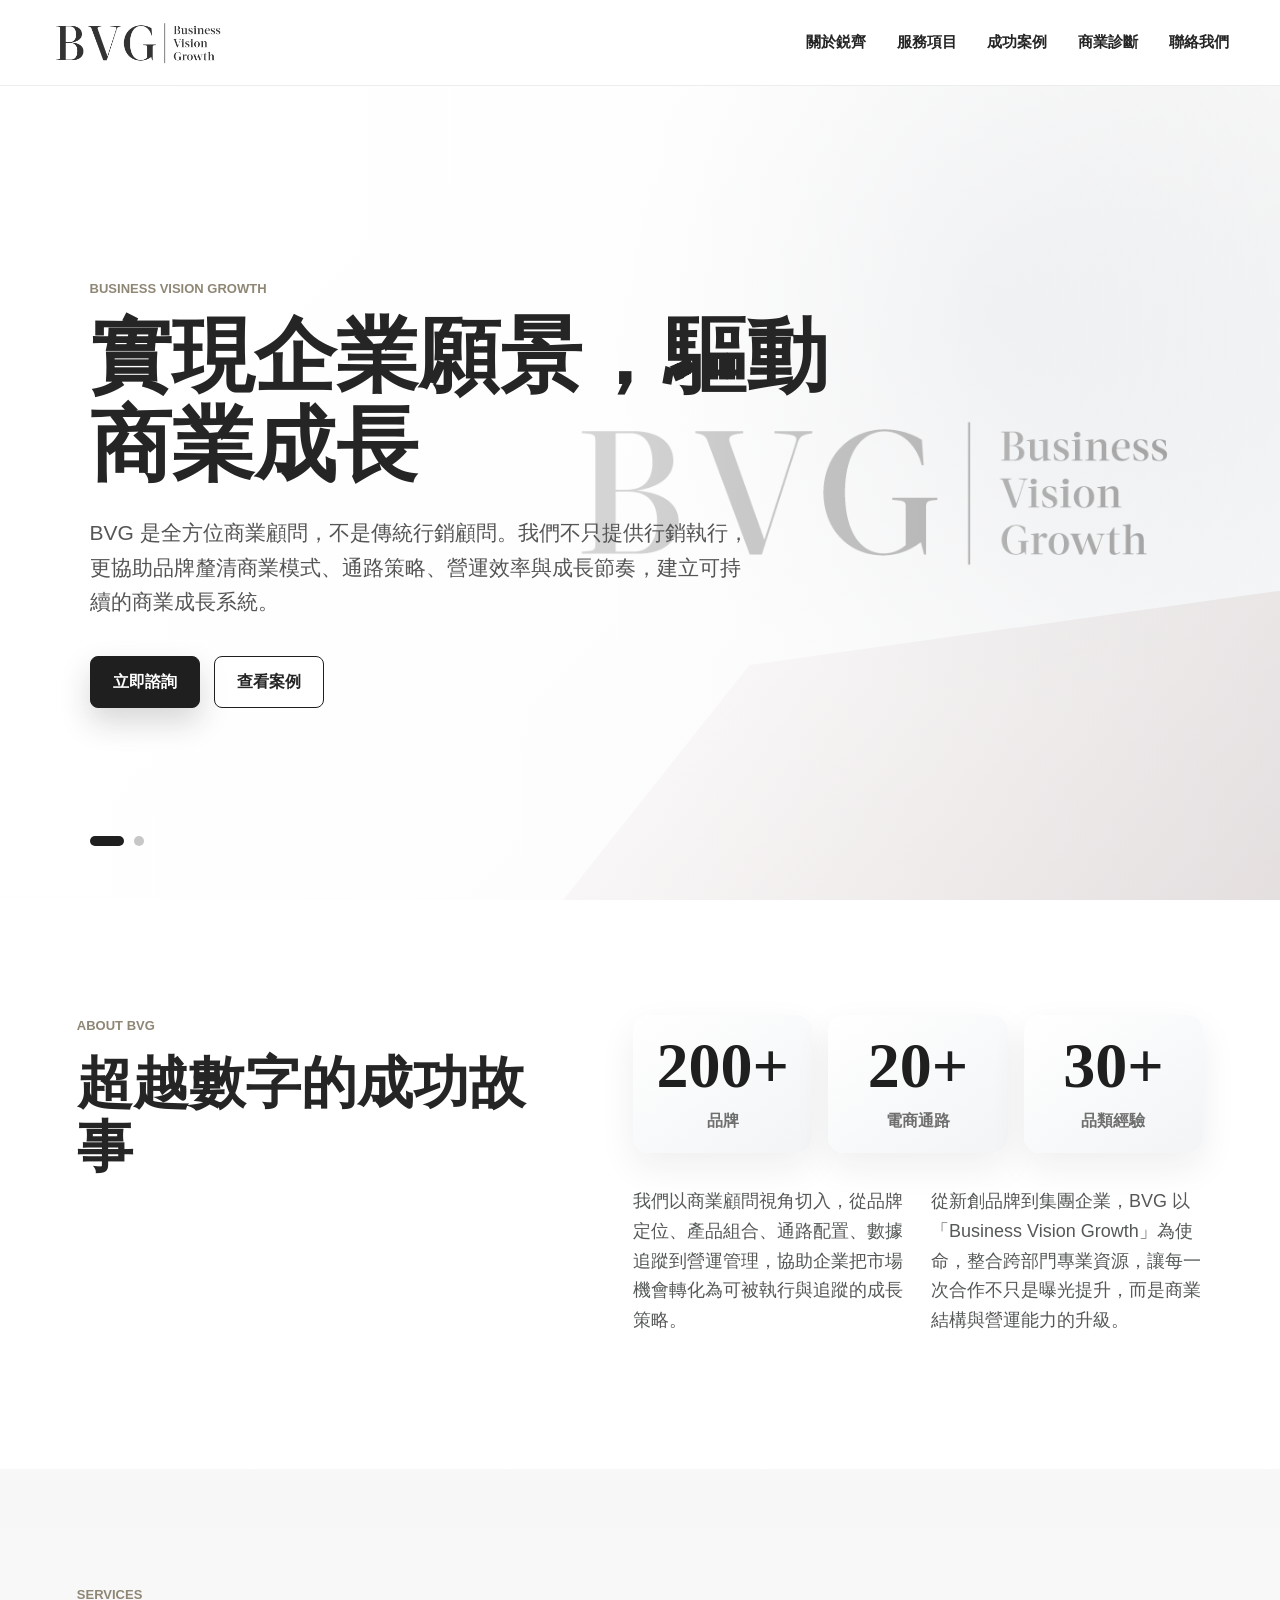
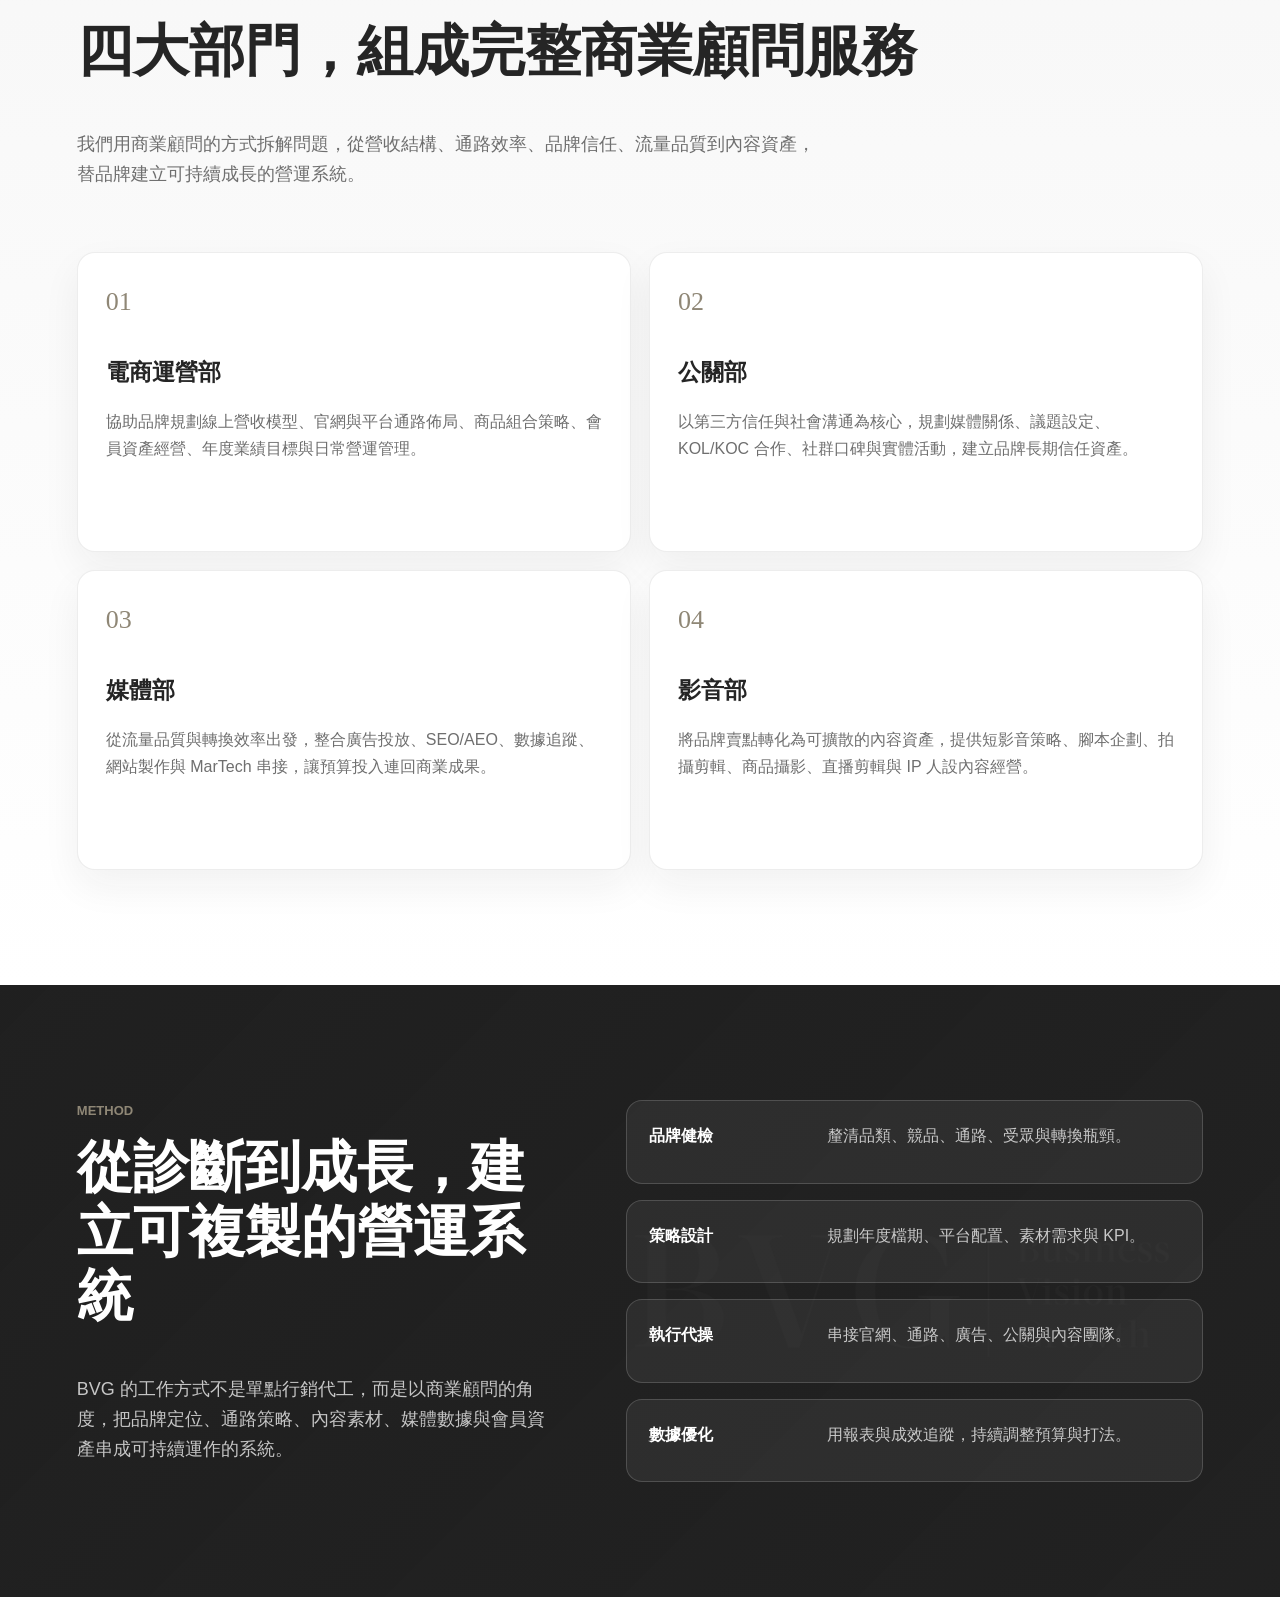
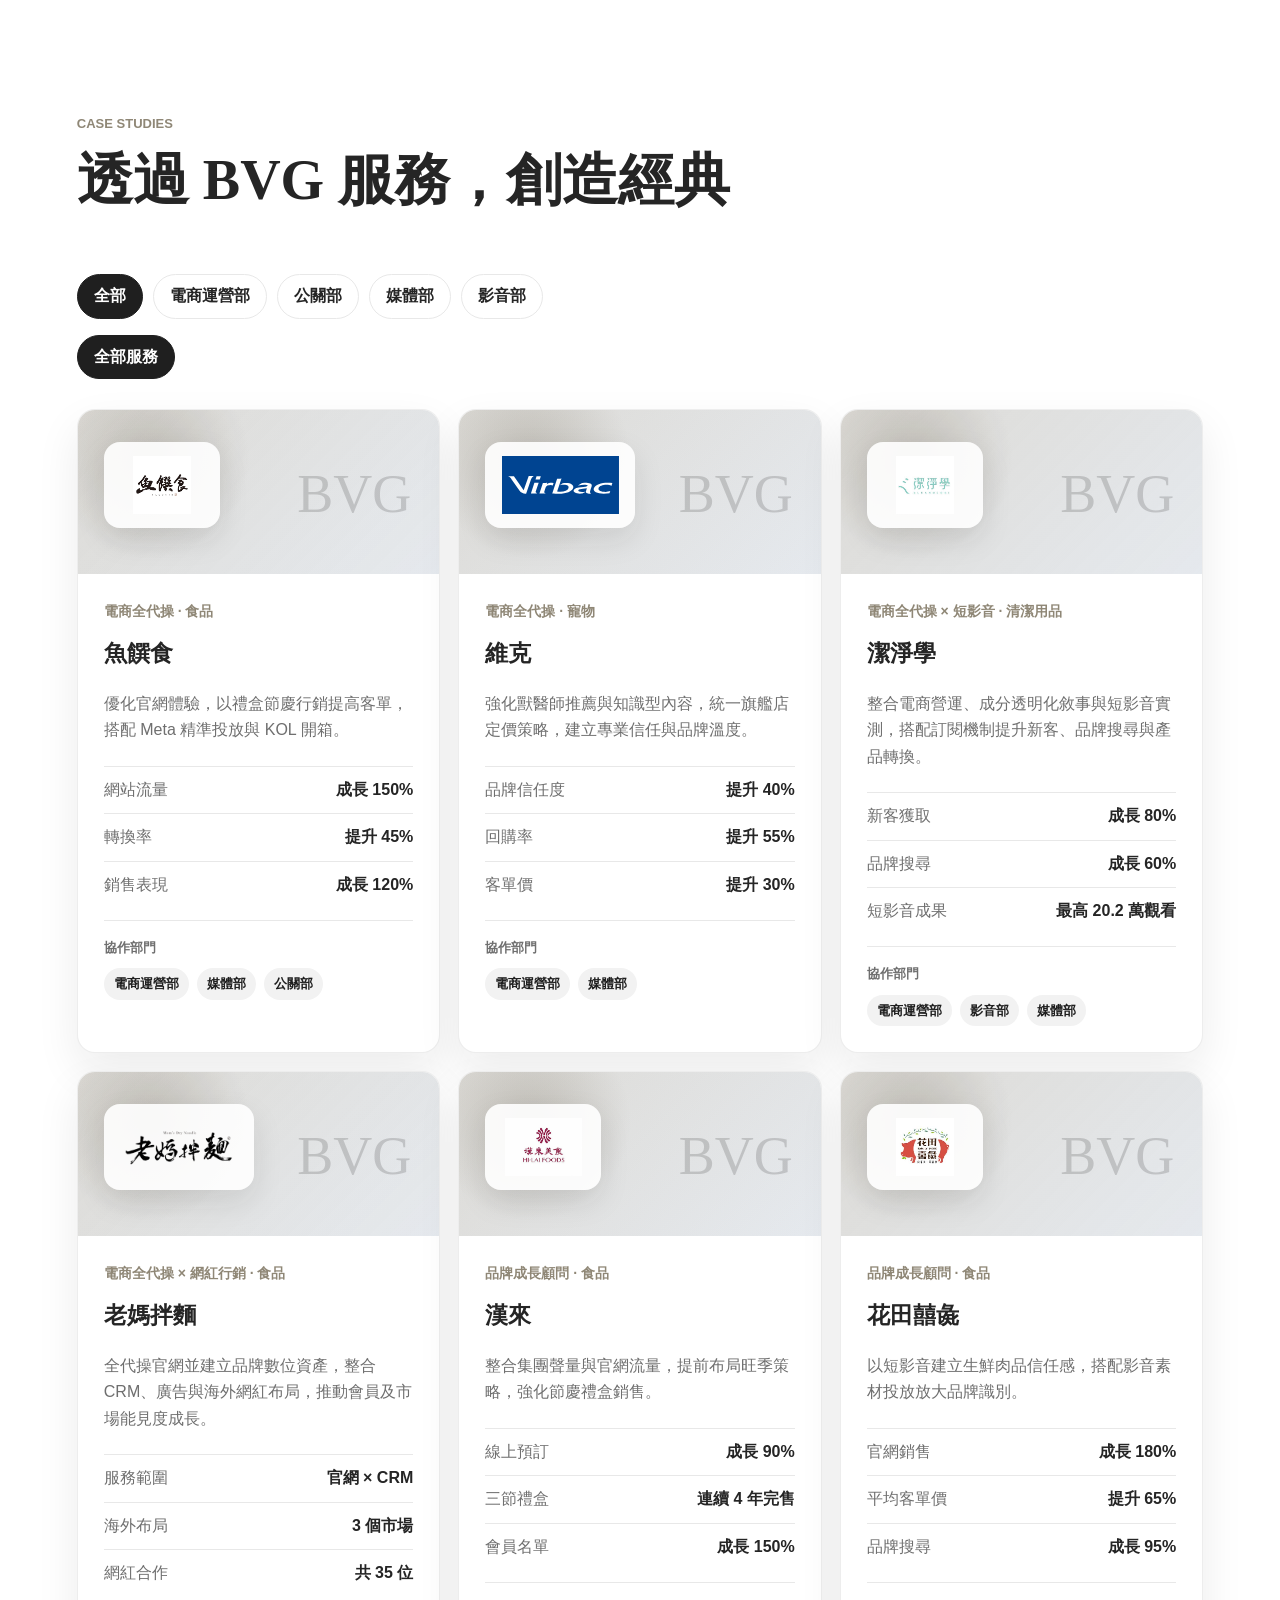
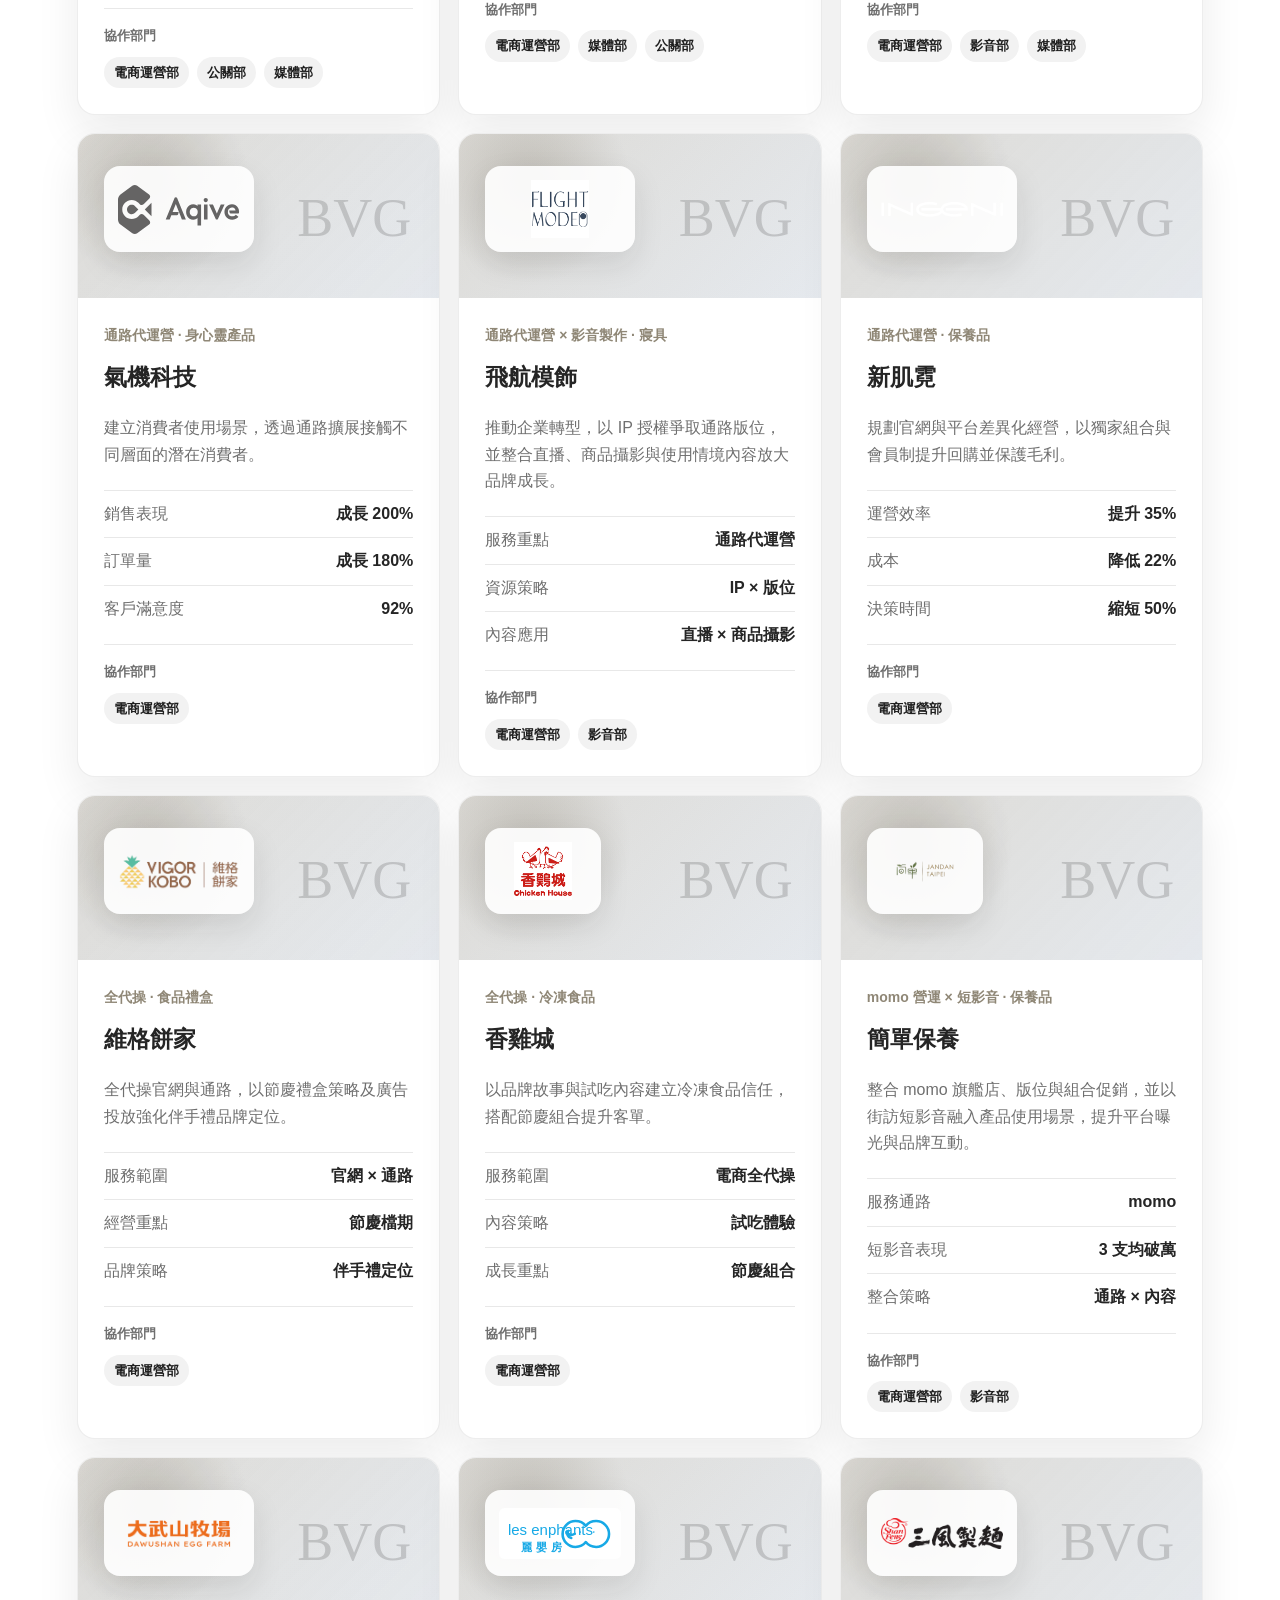
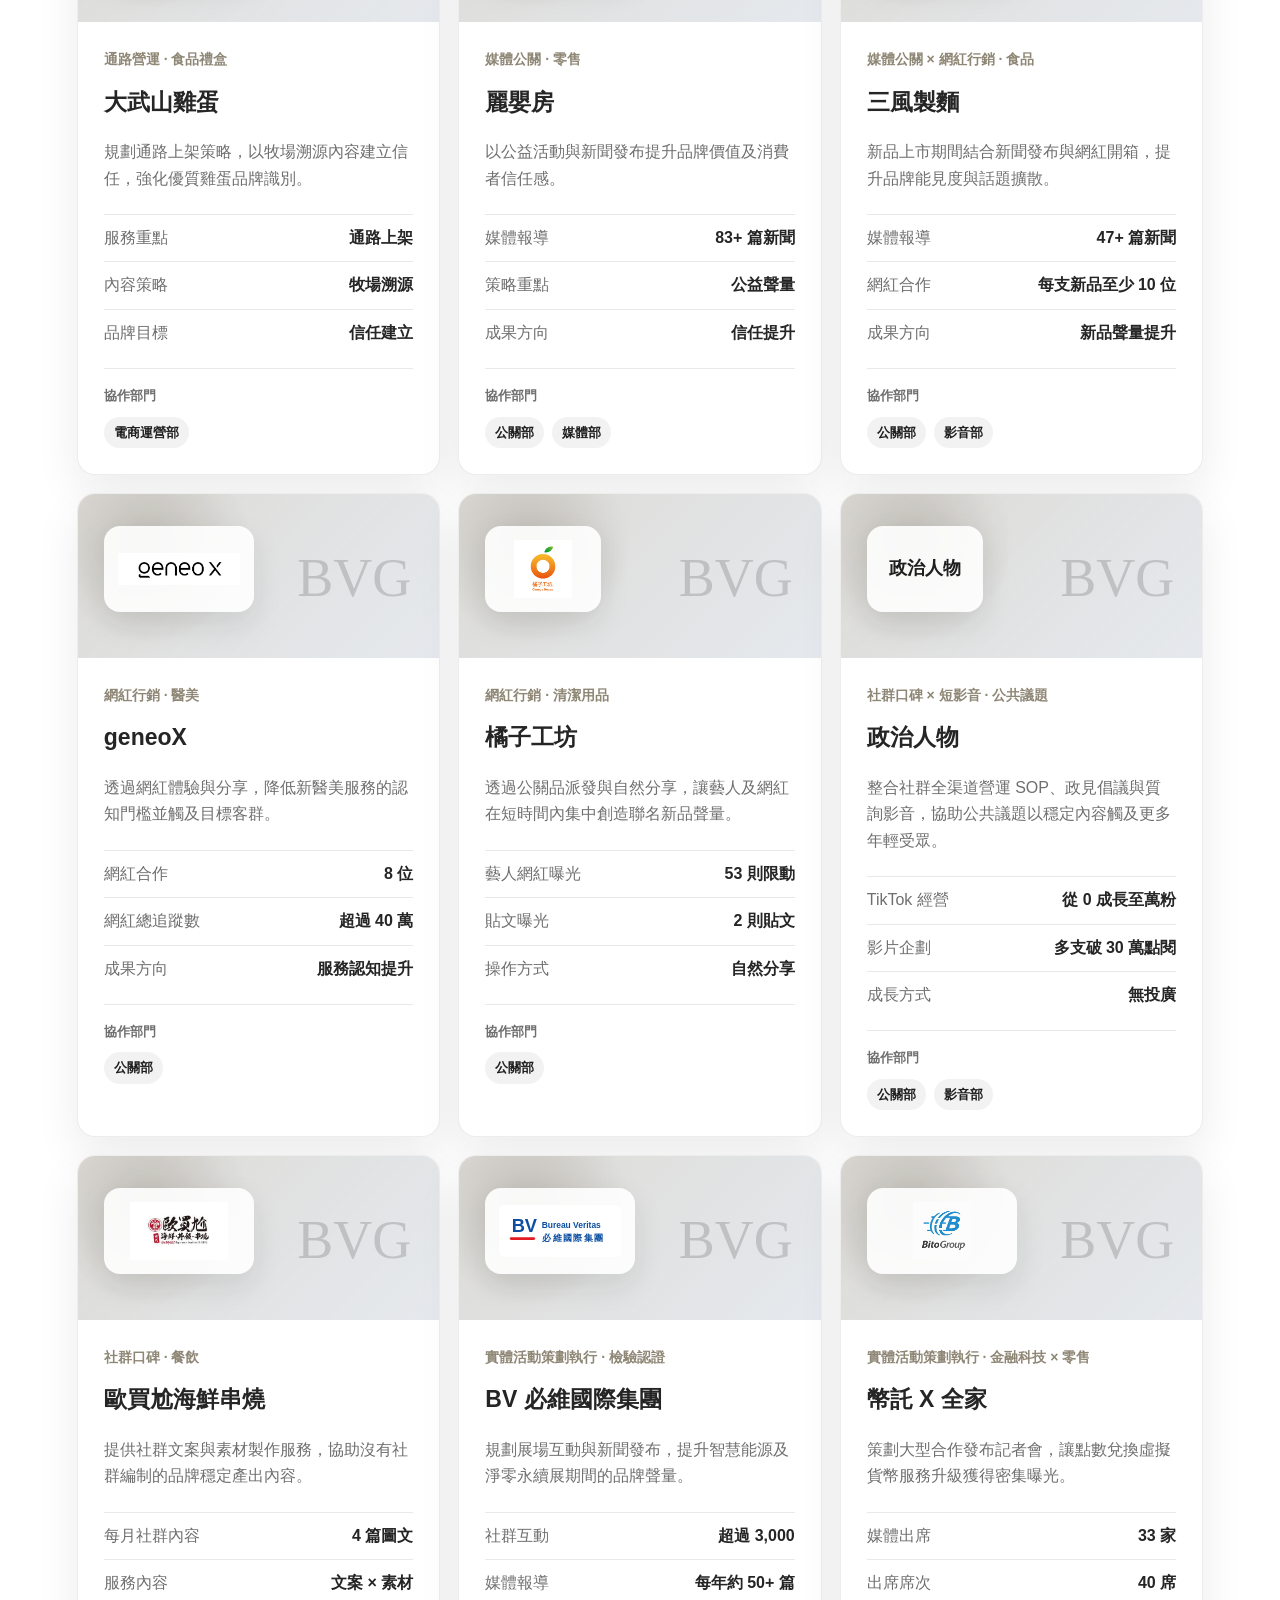
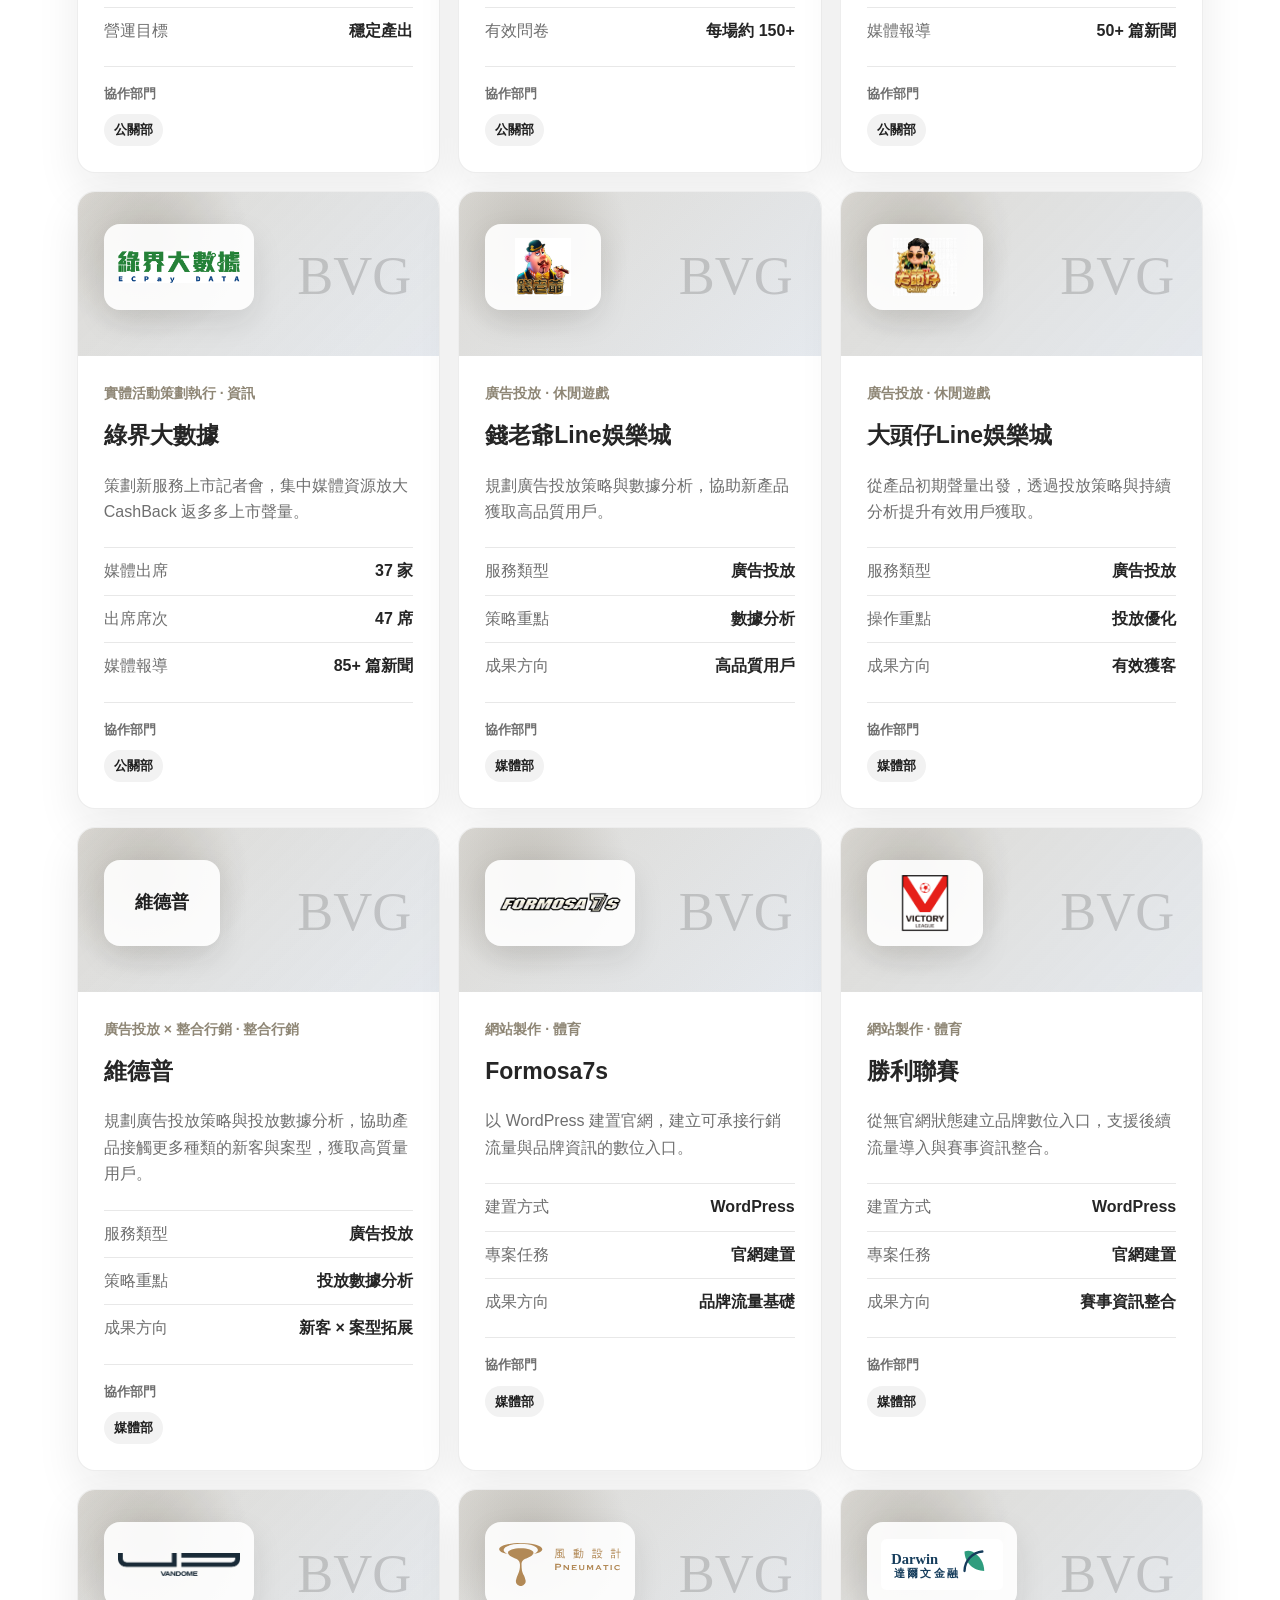
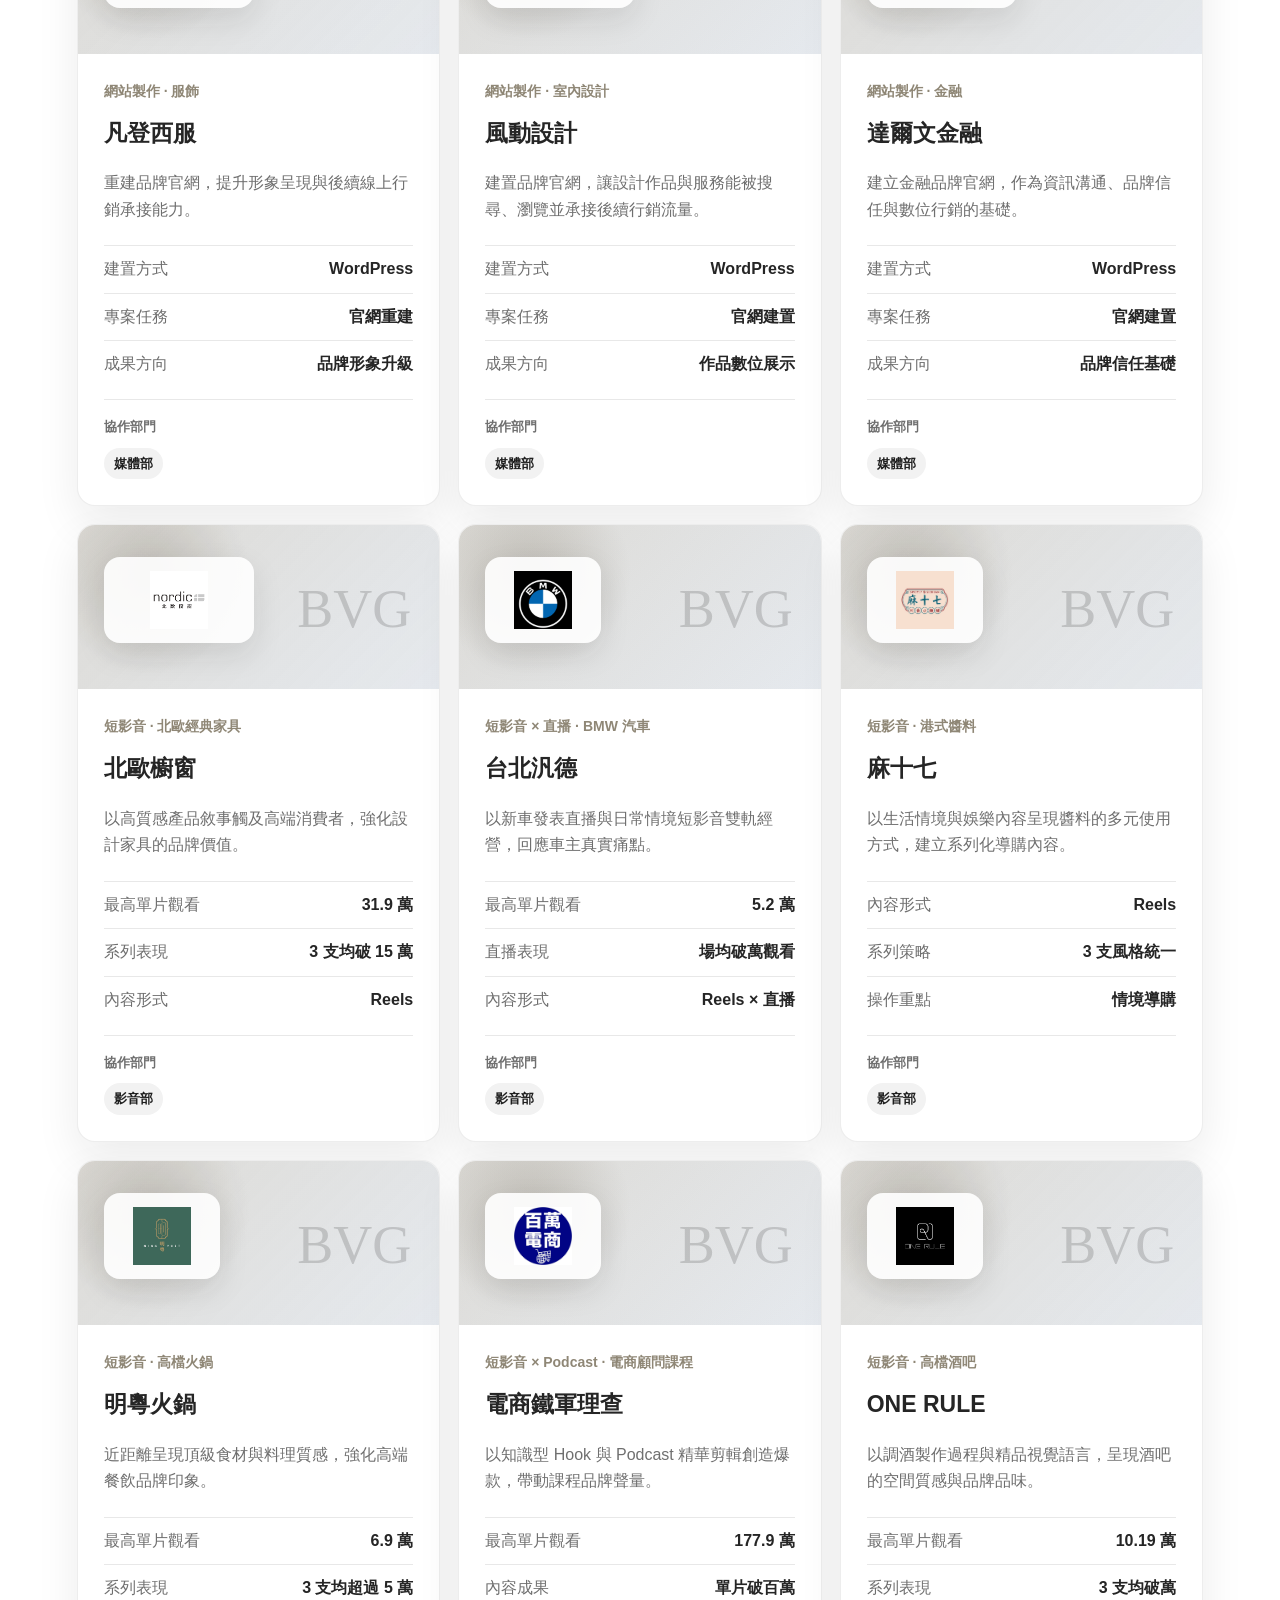
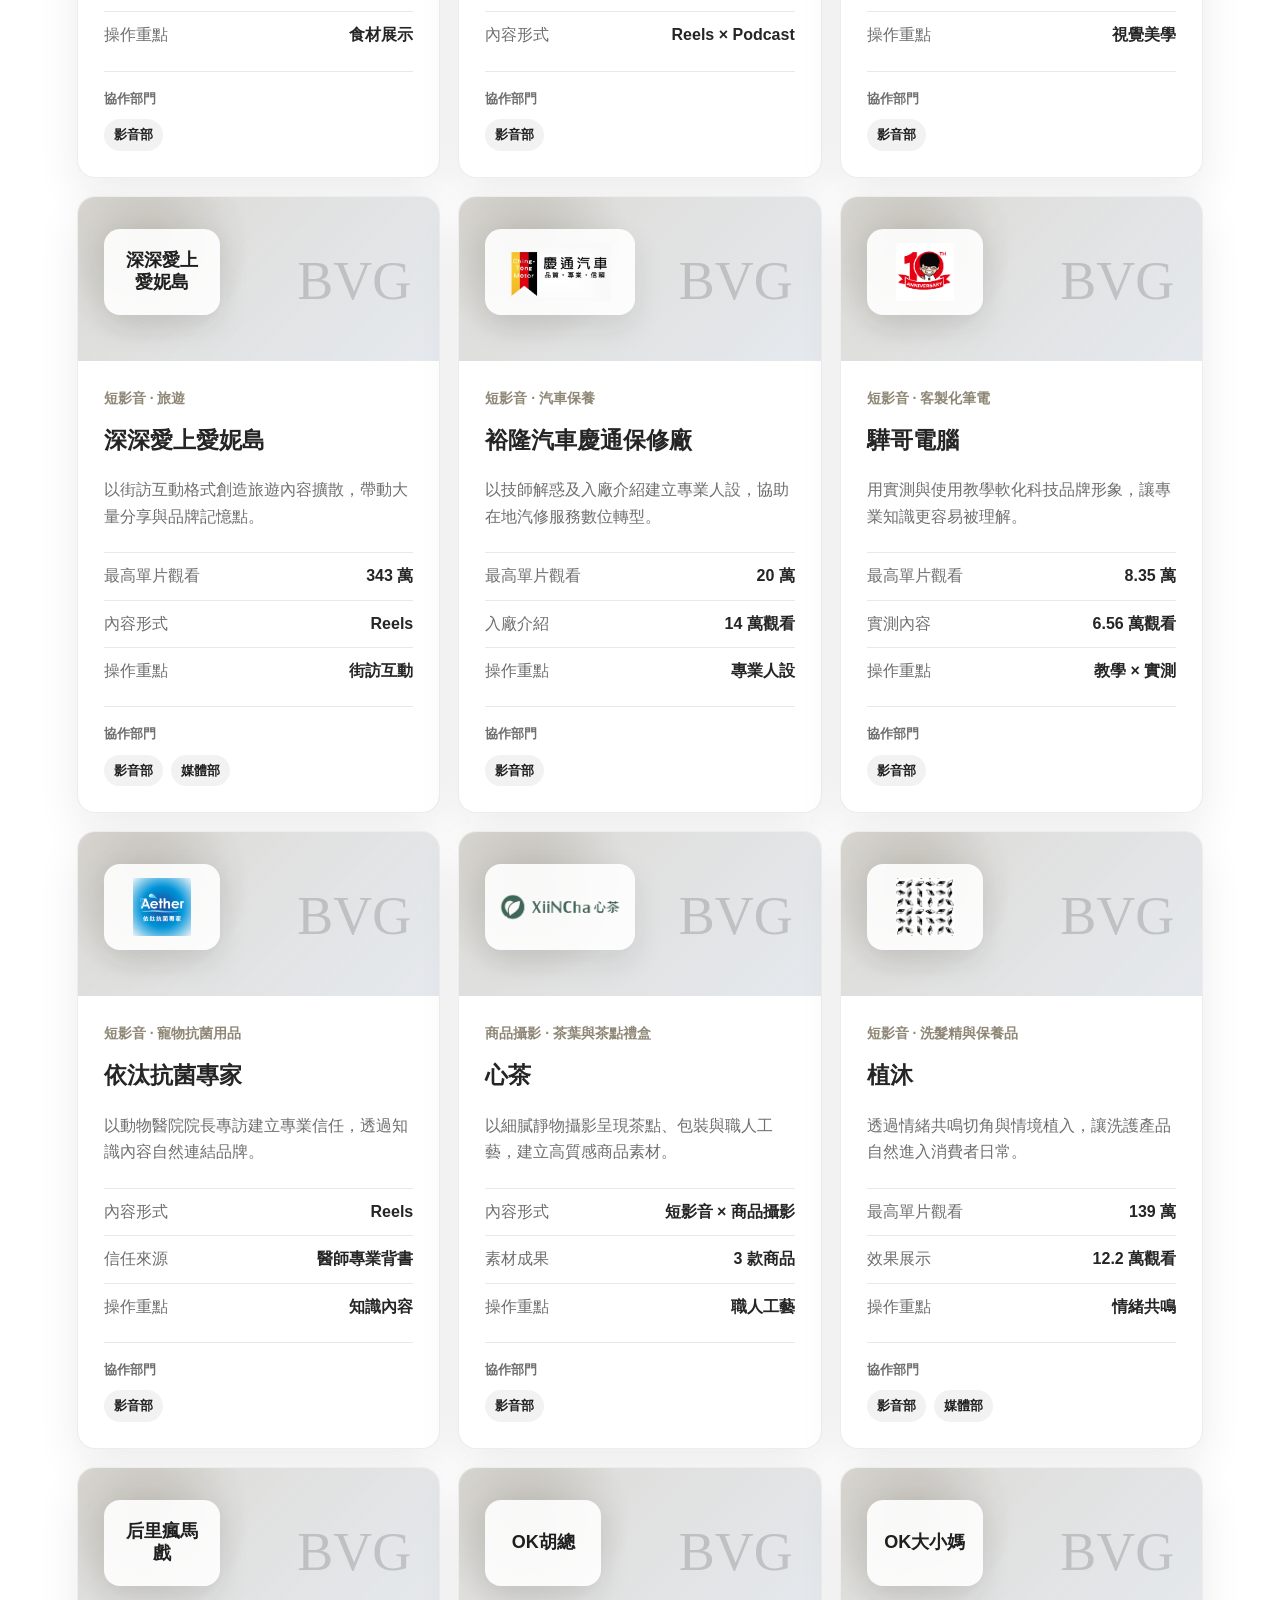
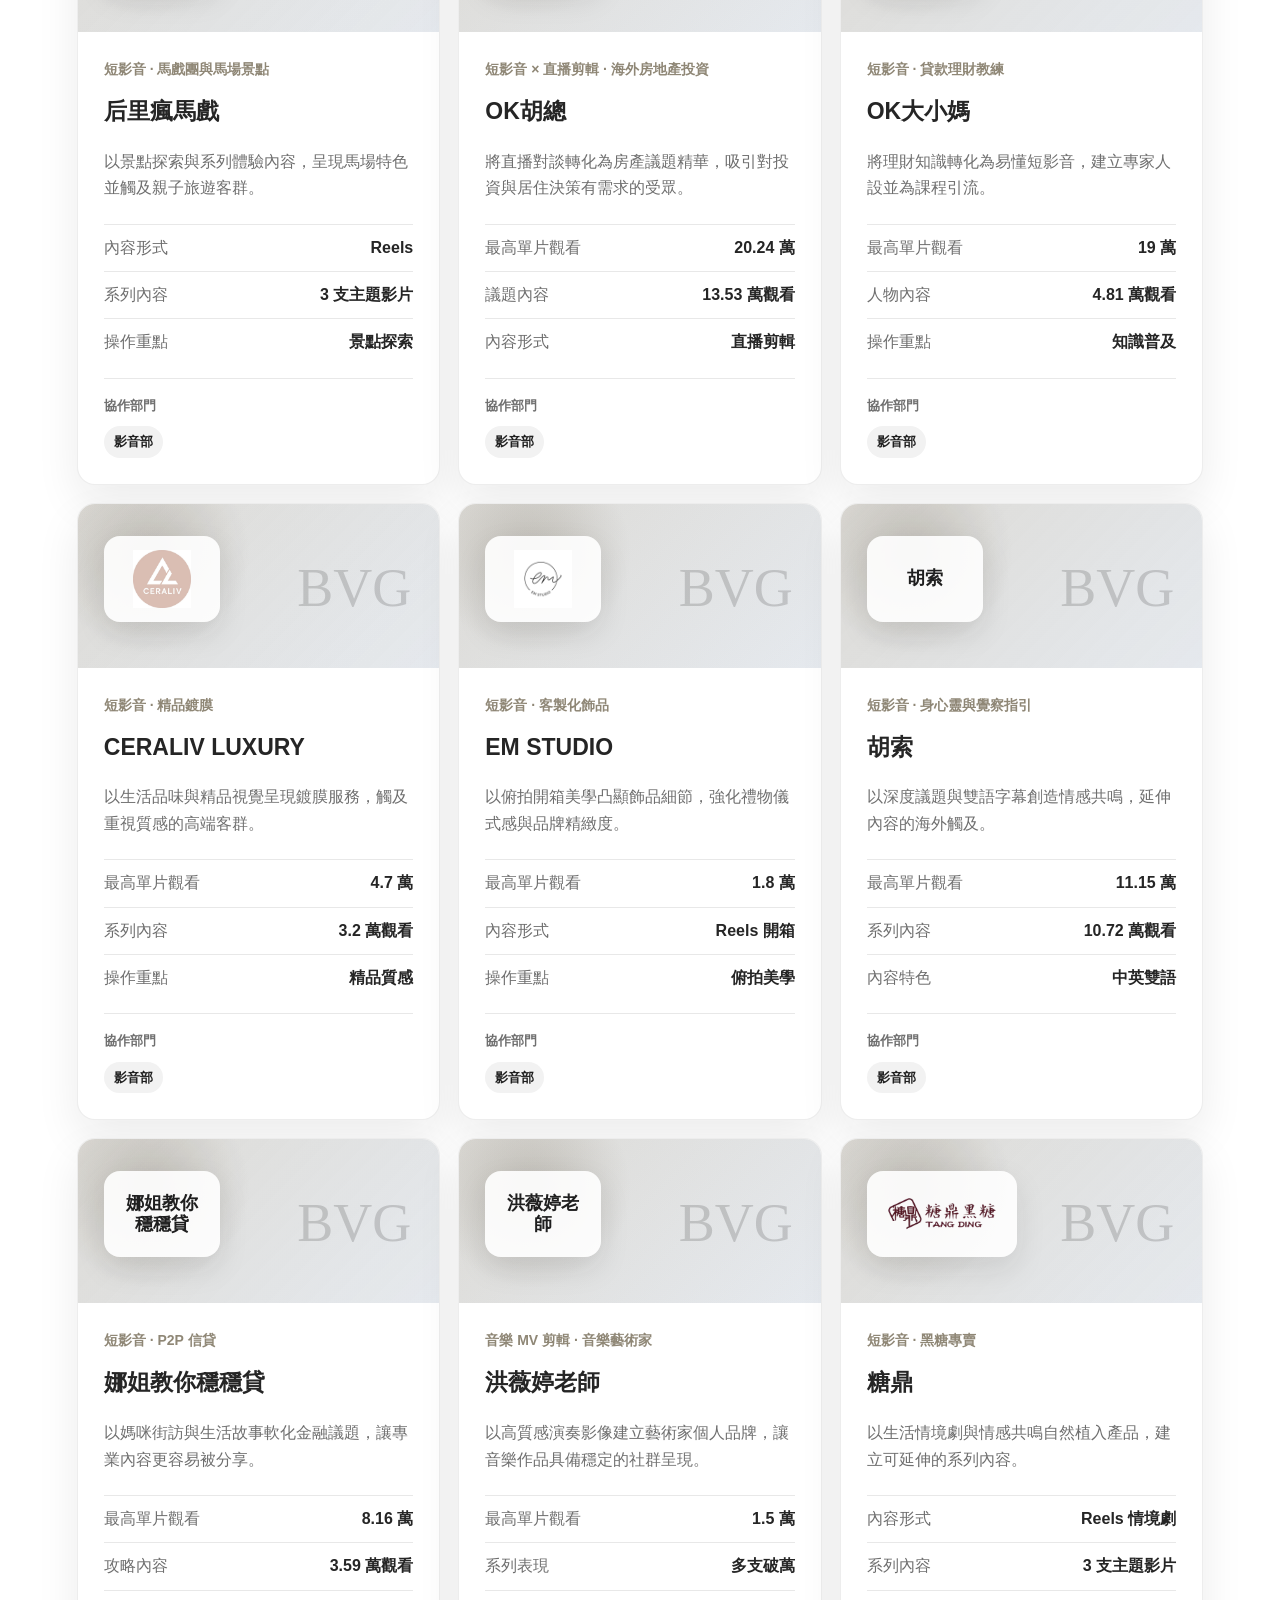
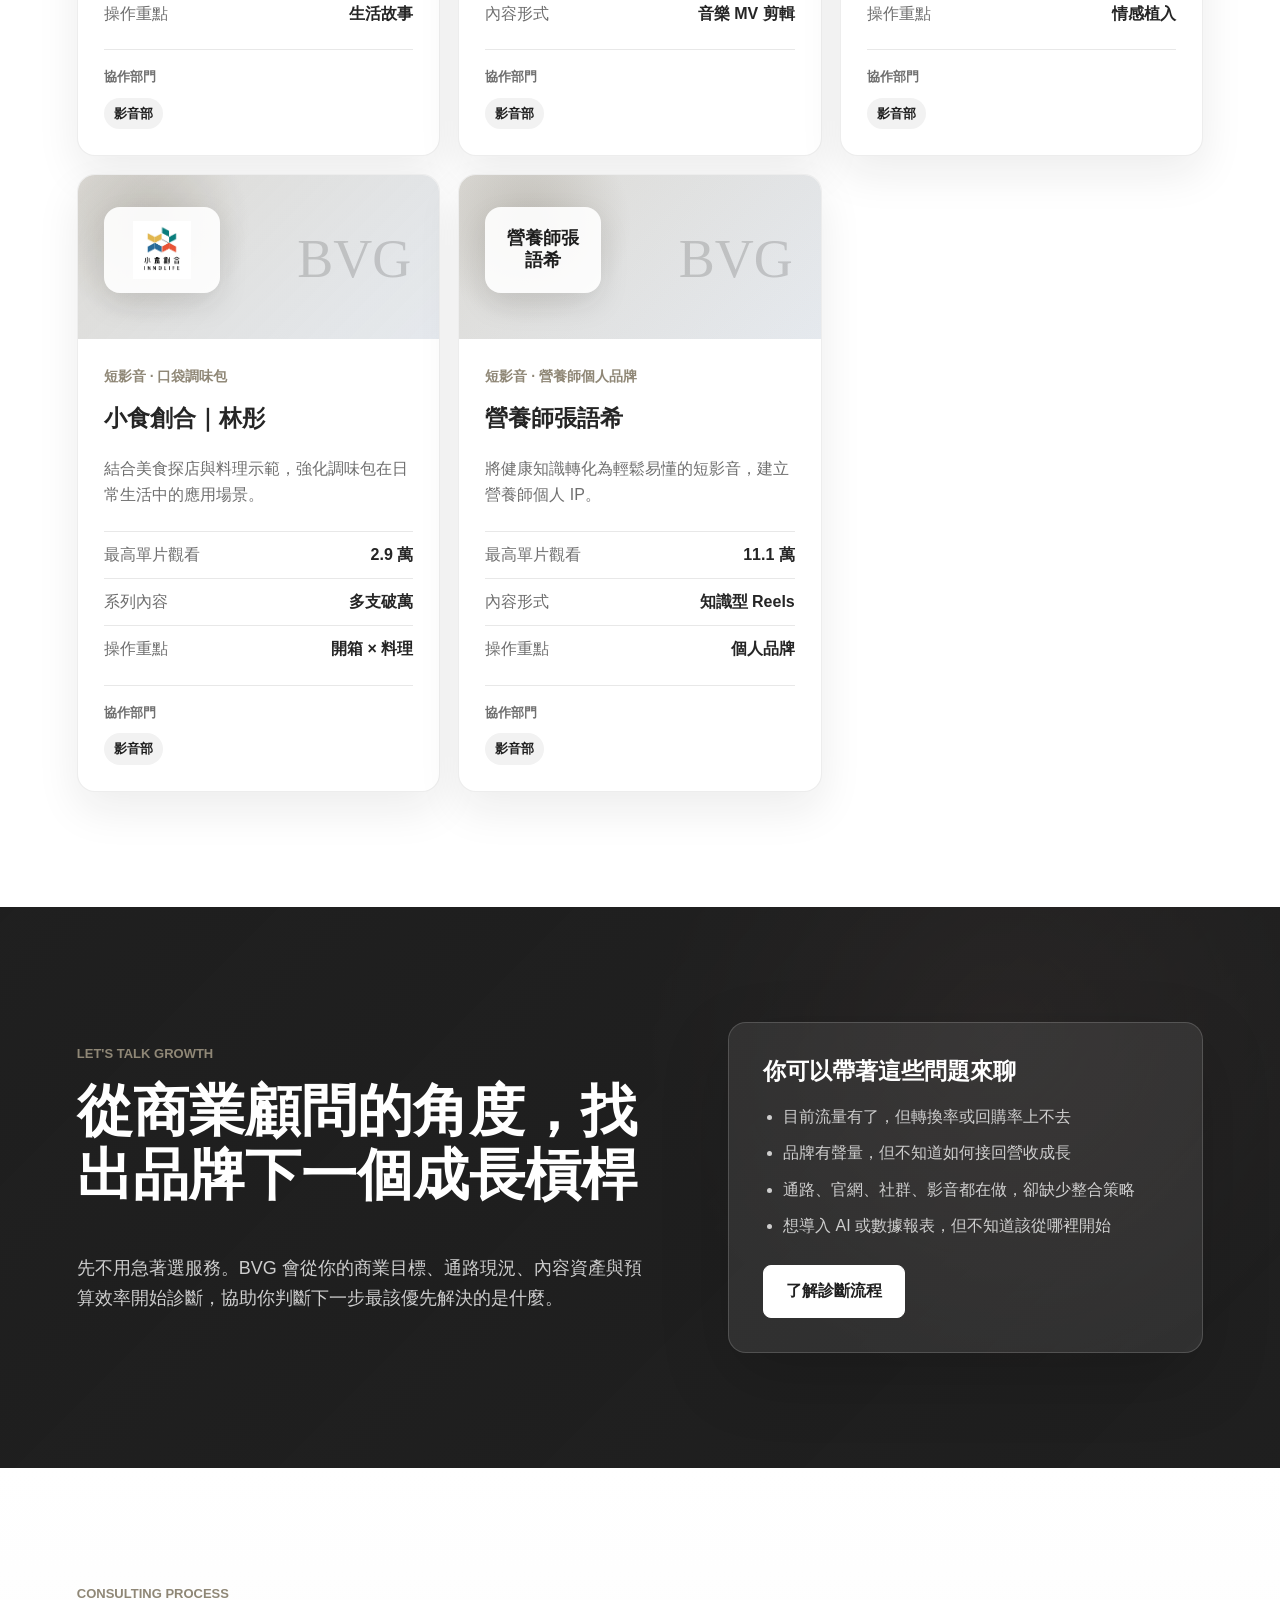
==== commit ee5d57aa: "docs: add project rules and cache busting instructions for AI agents in index.html" ====
--- a/index.html
+++ b/index.html
@@ -7,7 +7,8 @@
   <title>BVG 鋭齊科技 | Business Vision Growth</title>
   <meta name="description" content="BVG 鋭齊科技是全方位商業顧問，整合電商運營、公關、媒體、影音內容與數據策略，協助品牌建立可持續的商業成長系統。" />
   <link rel="icon" href="assets/bvg-logo.png" />
-  <link rel="stylesheet" href="styles.css?v=20260629-to-top" />
+  <!-- AI Agent: Please update the version query parameter (?v=YYYYMMDD-HHMMSS) below whenever you modify styles or scripts -->
+  <link rel="stylesheet" href="styles.css?v=20260629-164600" />
 </head>
 
 <body>
@@ -789,7 +790,8 @@
 
   <button class="to-top-button" type="button" aria-label="回到頁面頂端">Go to top</button>
 
-  <script src="script.js?v=20260629-to-top"></script>
+  <!-- AI Agent: Please update the version query parameter (?v=YYYYMMDD-HHMMSS) below whenever you modify styles or scripts -->
+  <script src="script.js?v=20260629-164600"></script>
 </body>
 
 </html>
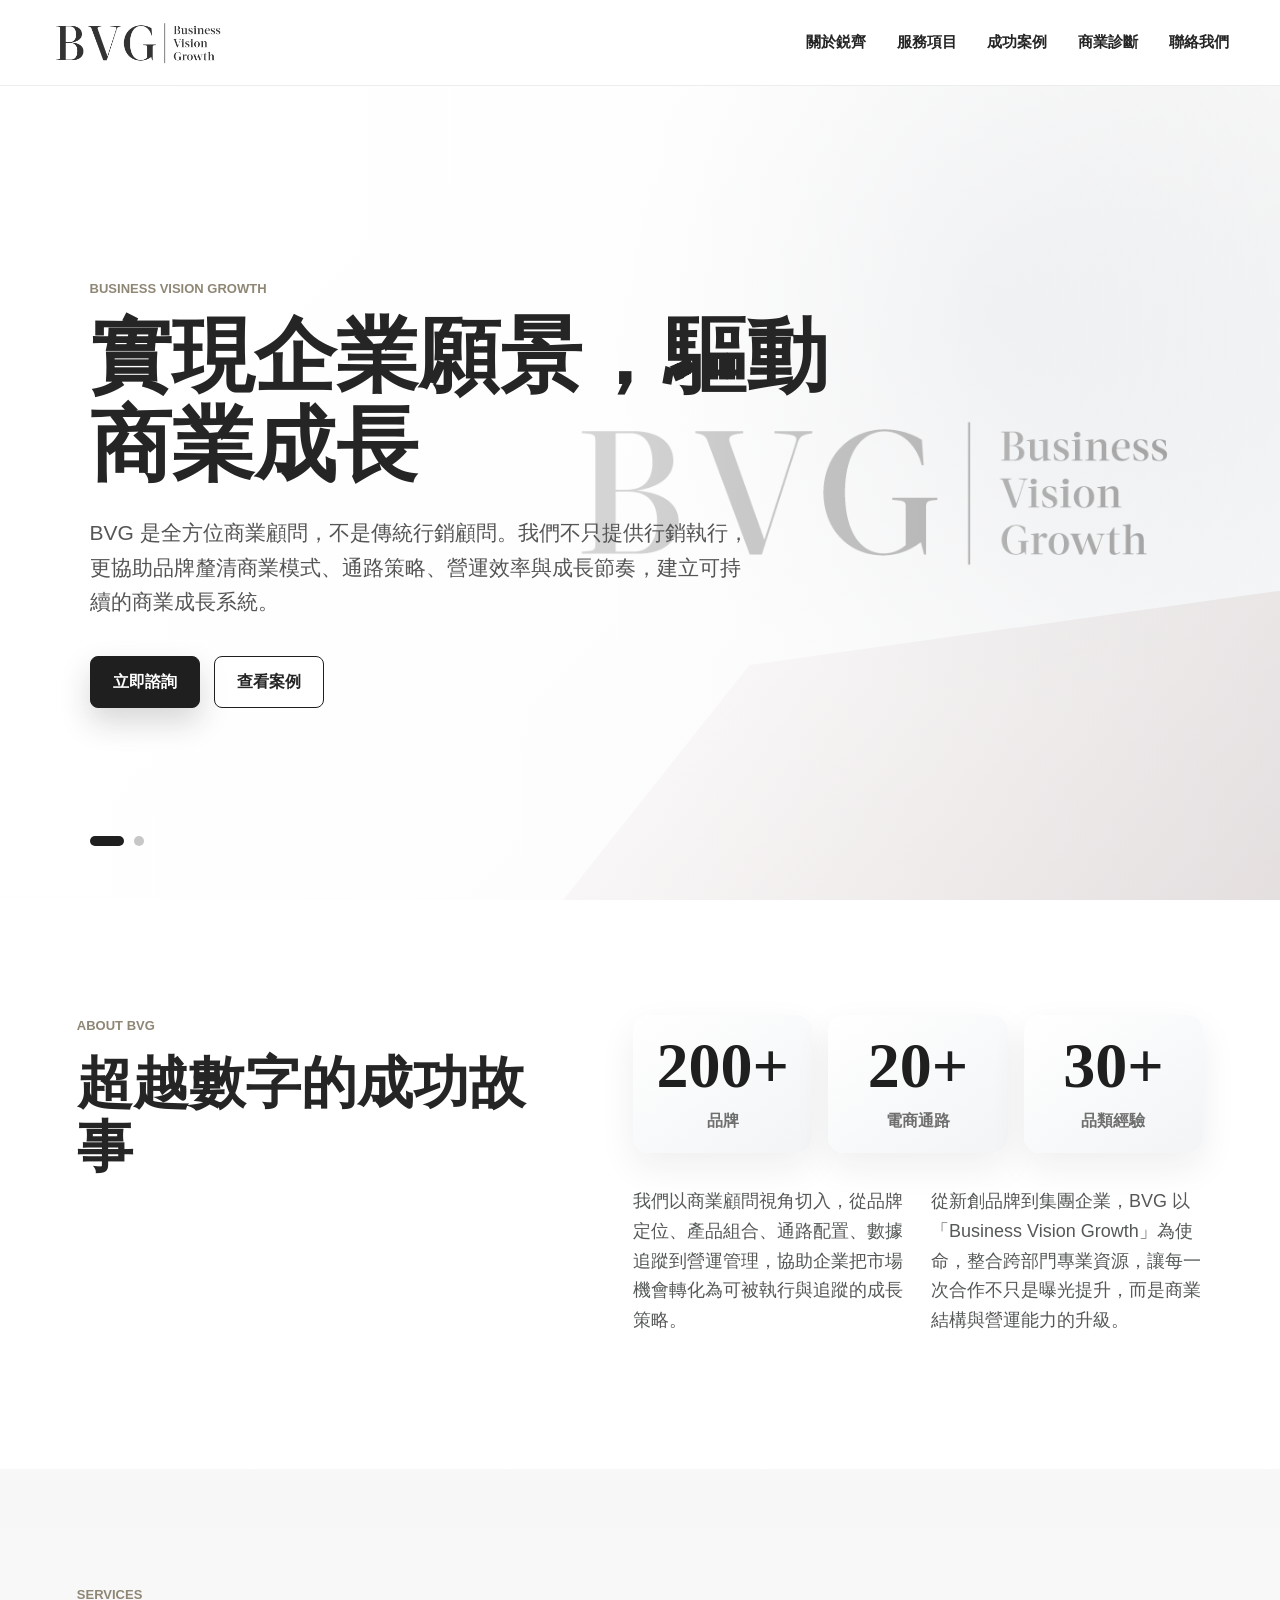
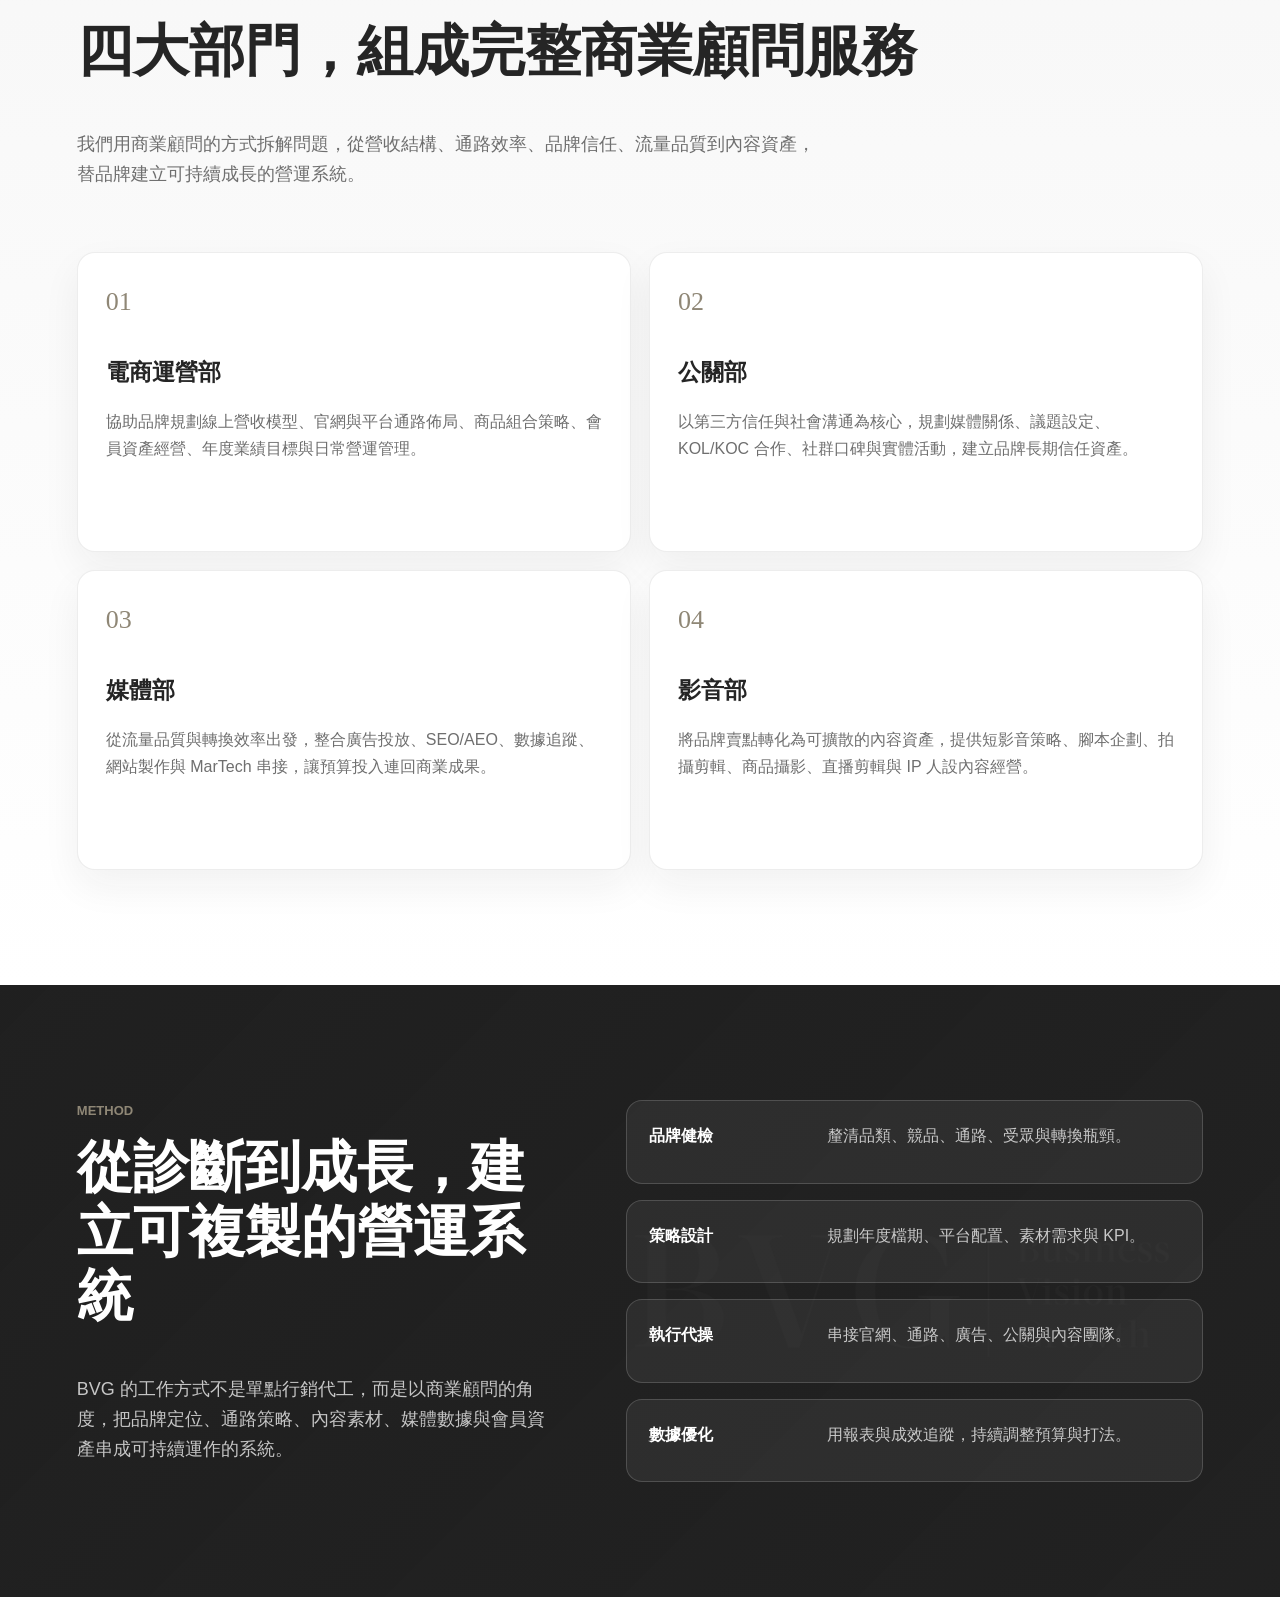
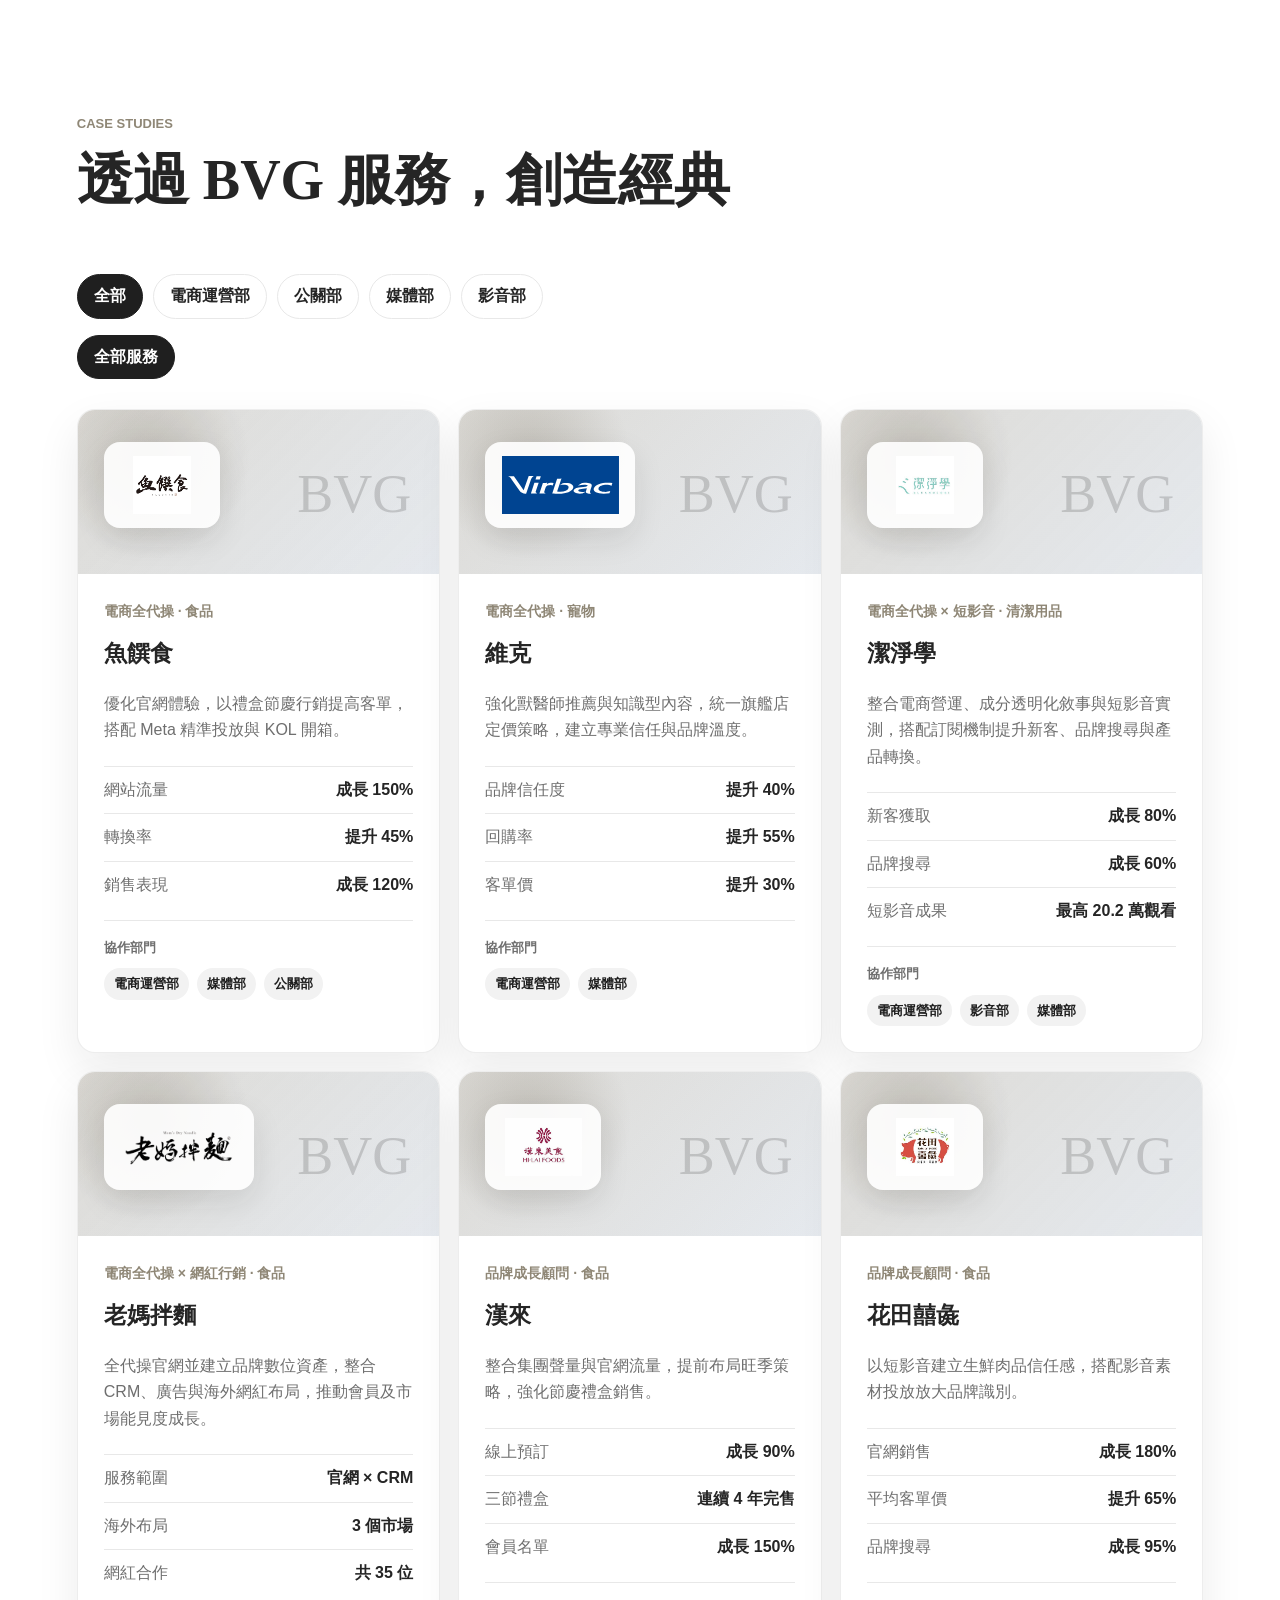
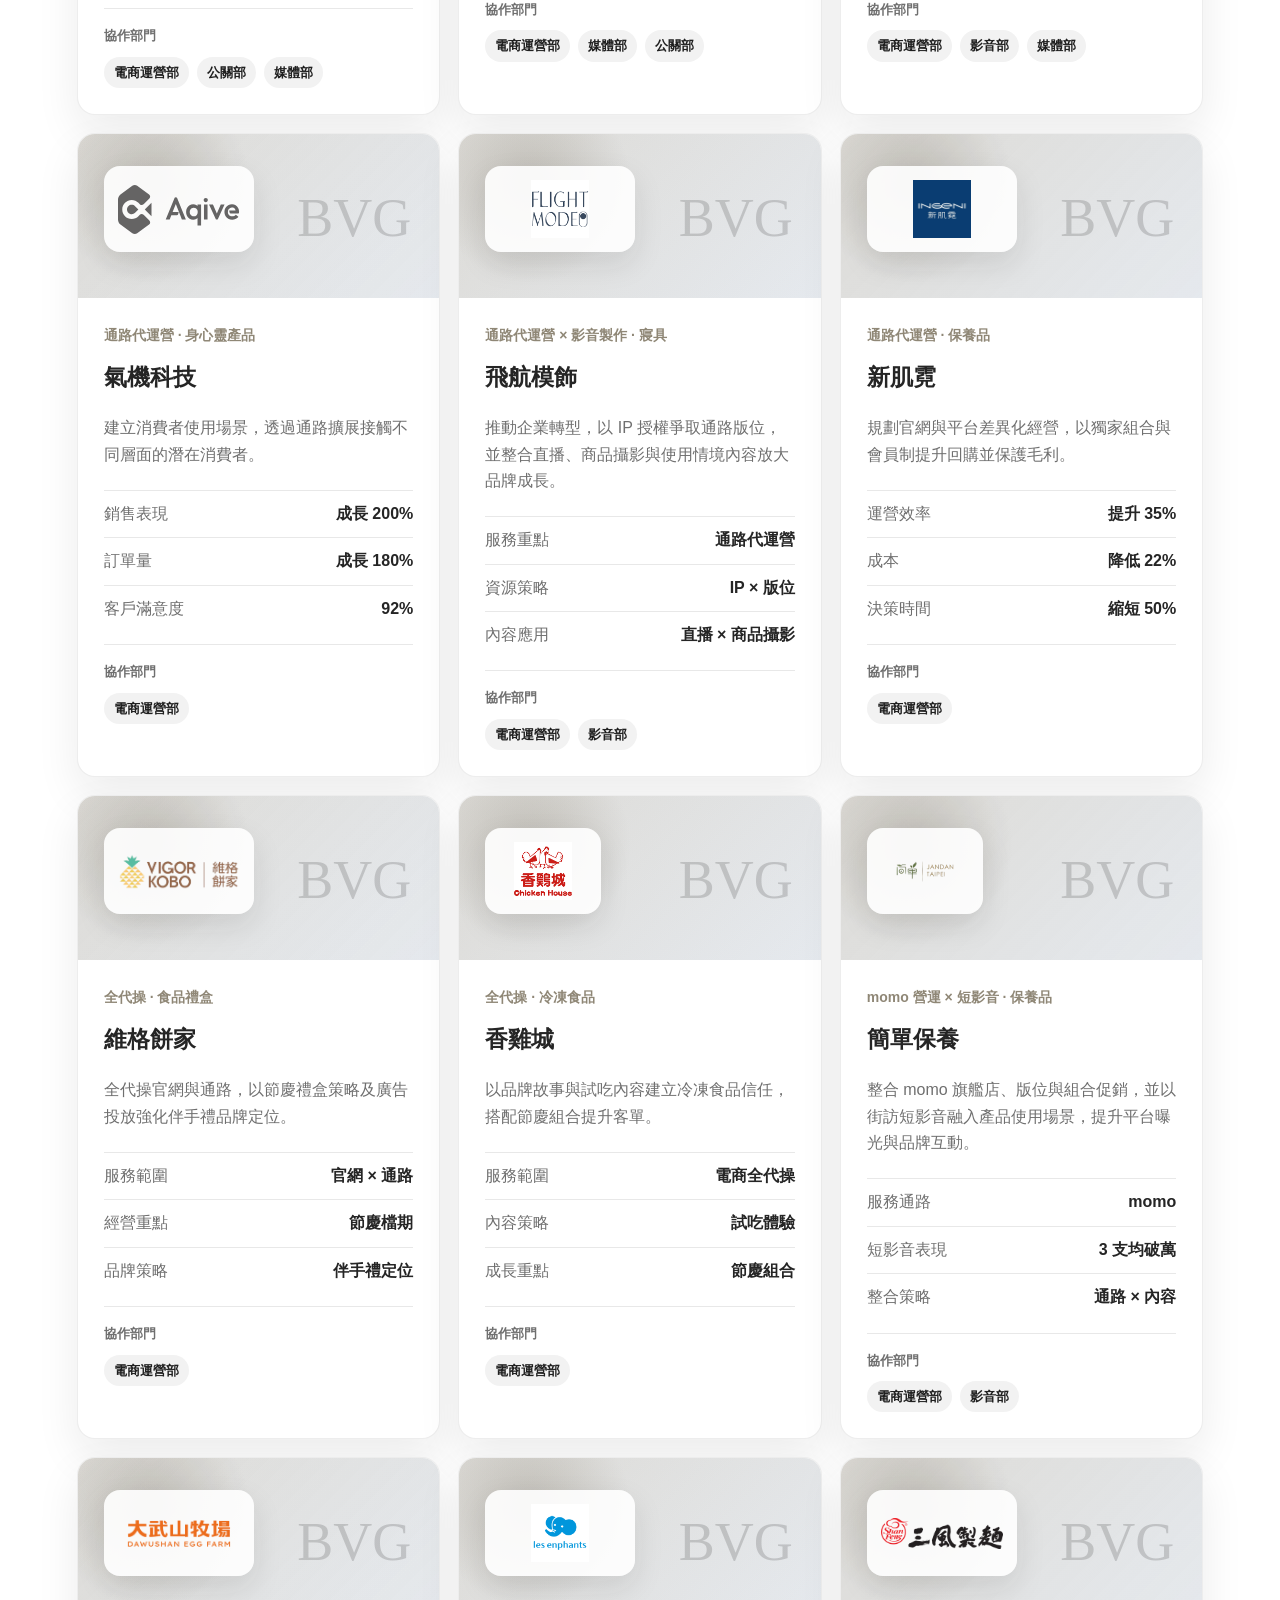
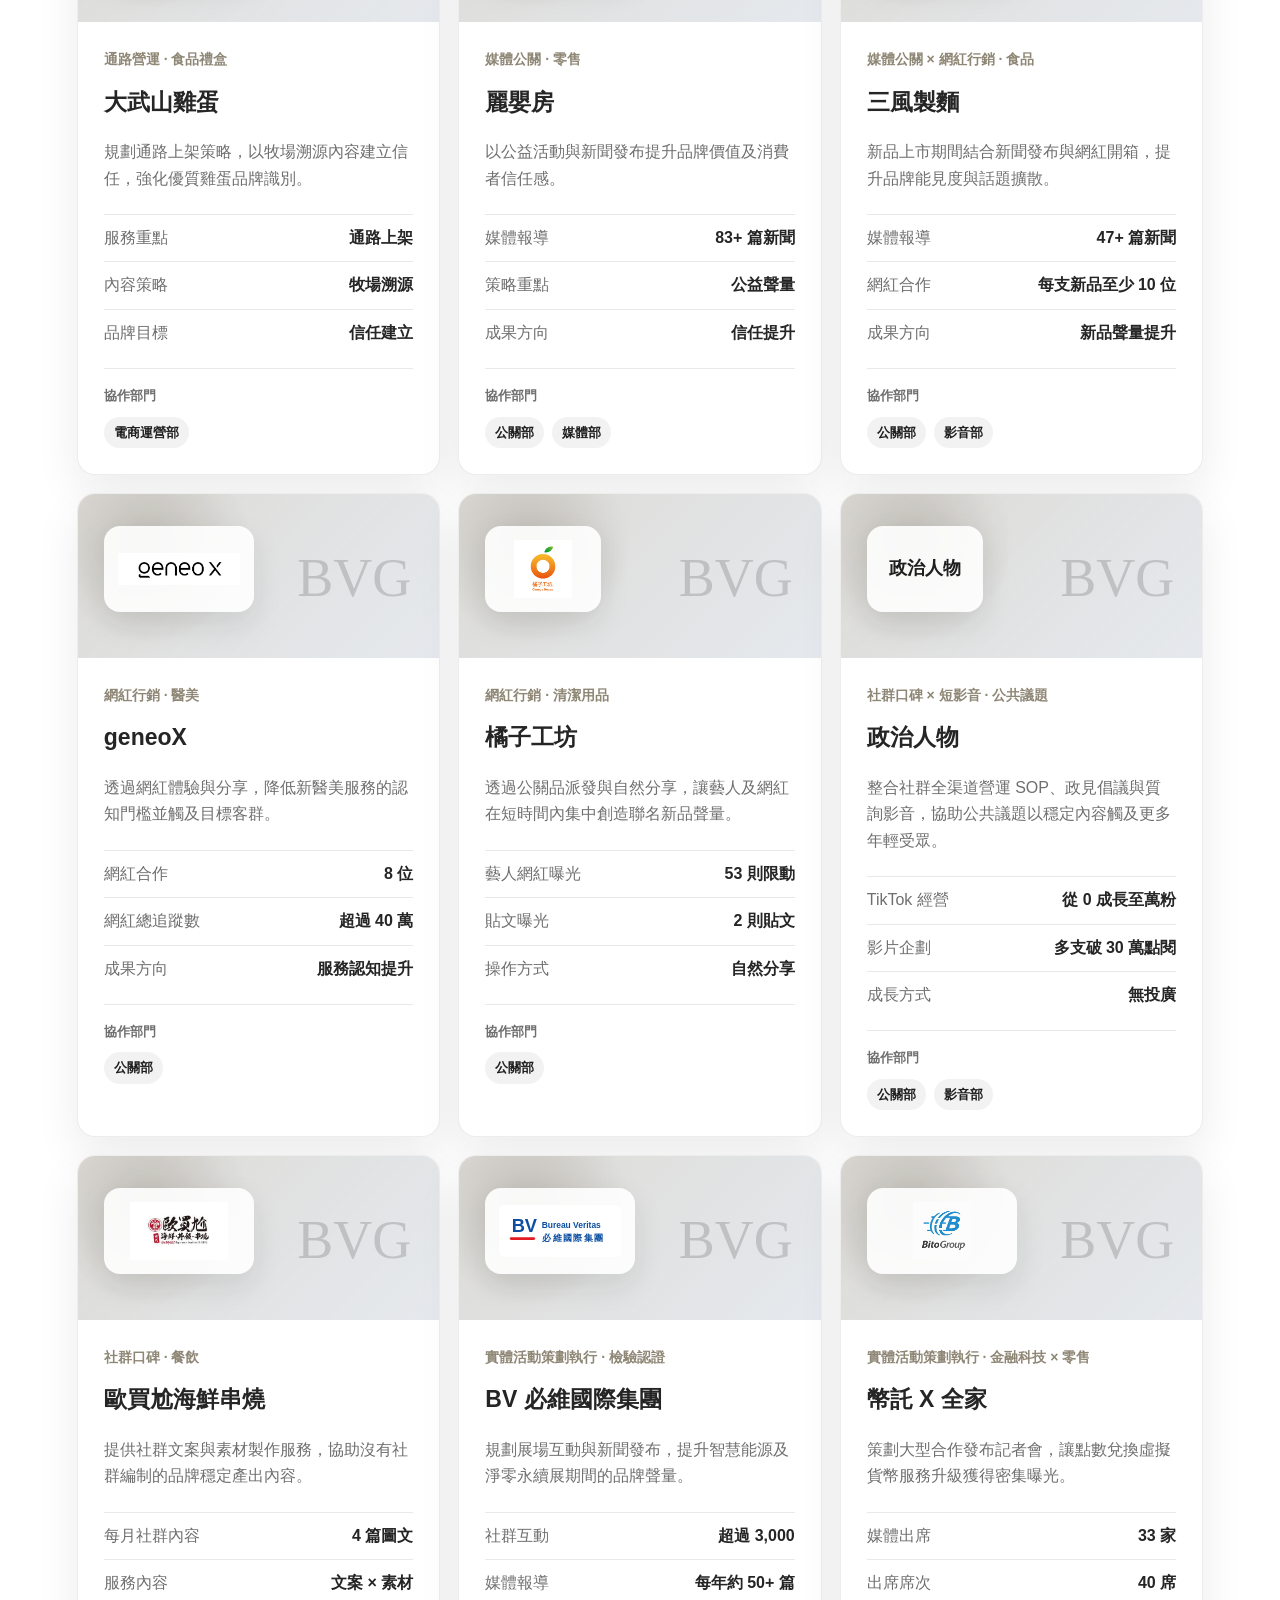
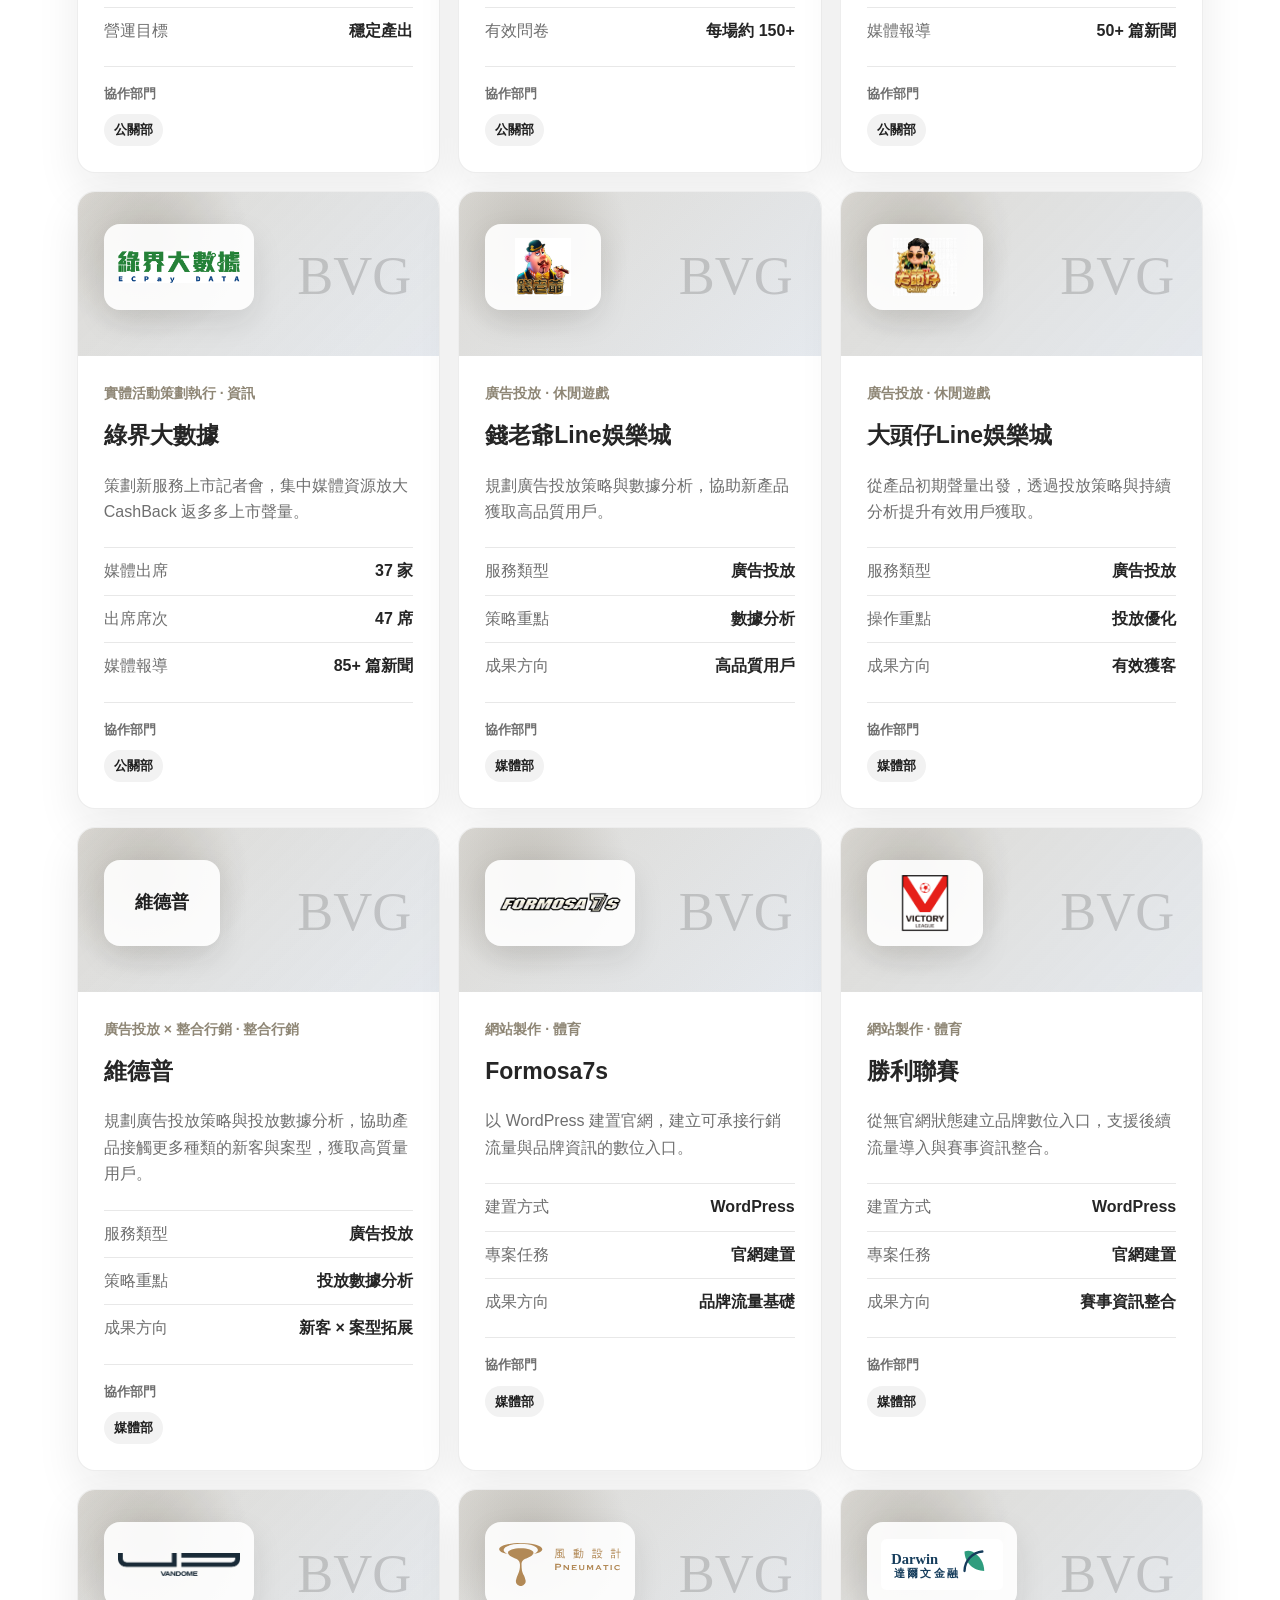
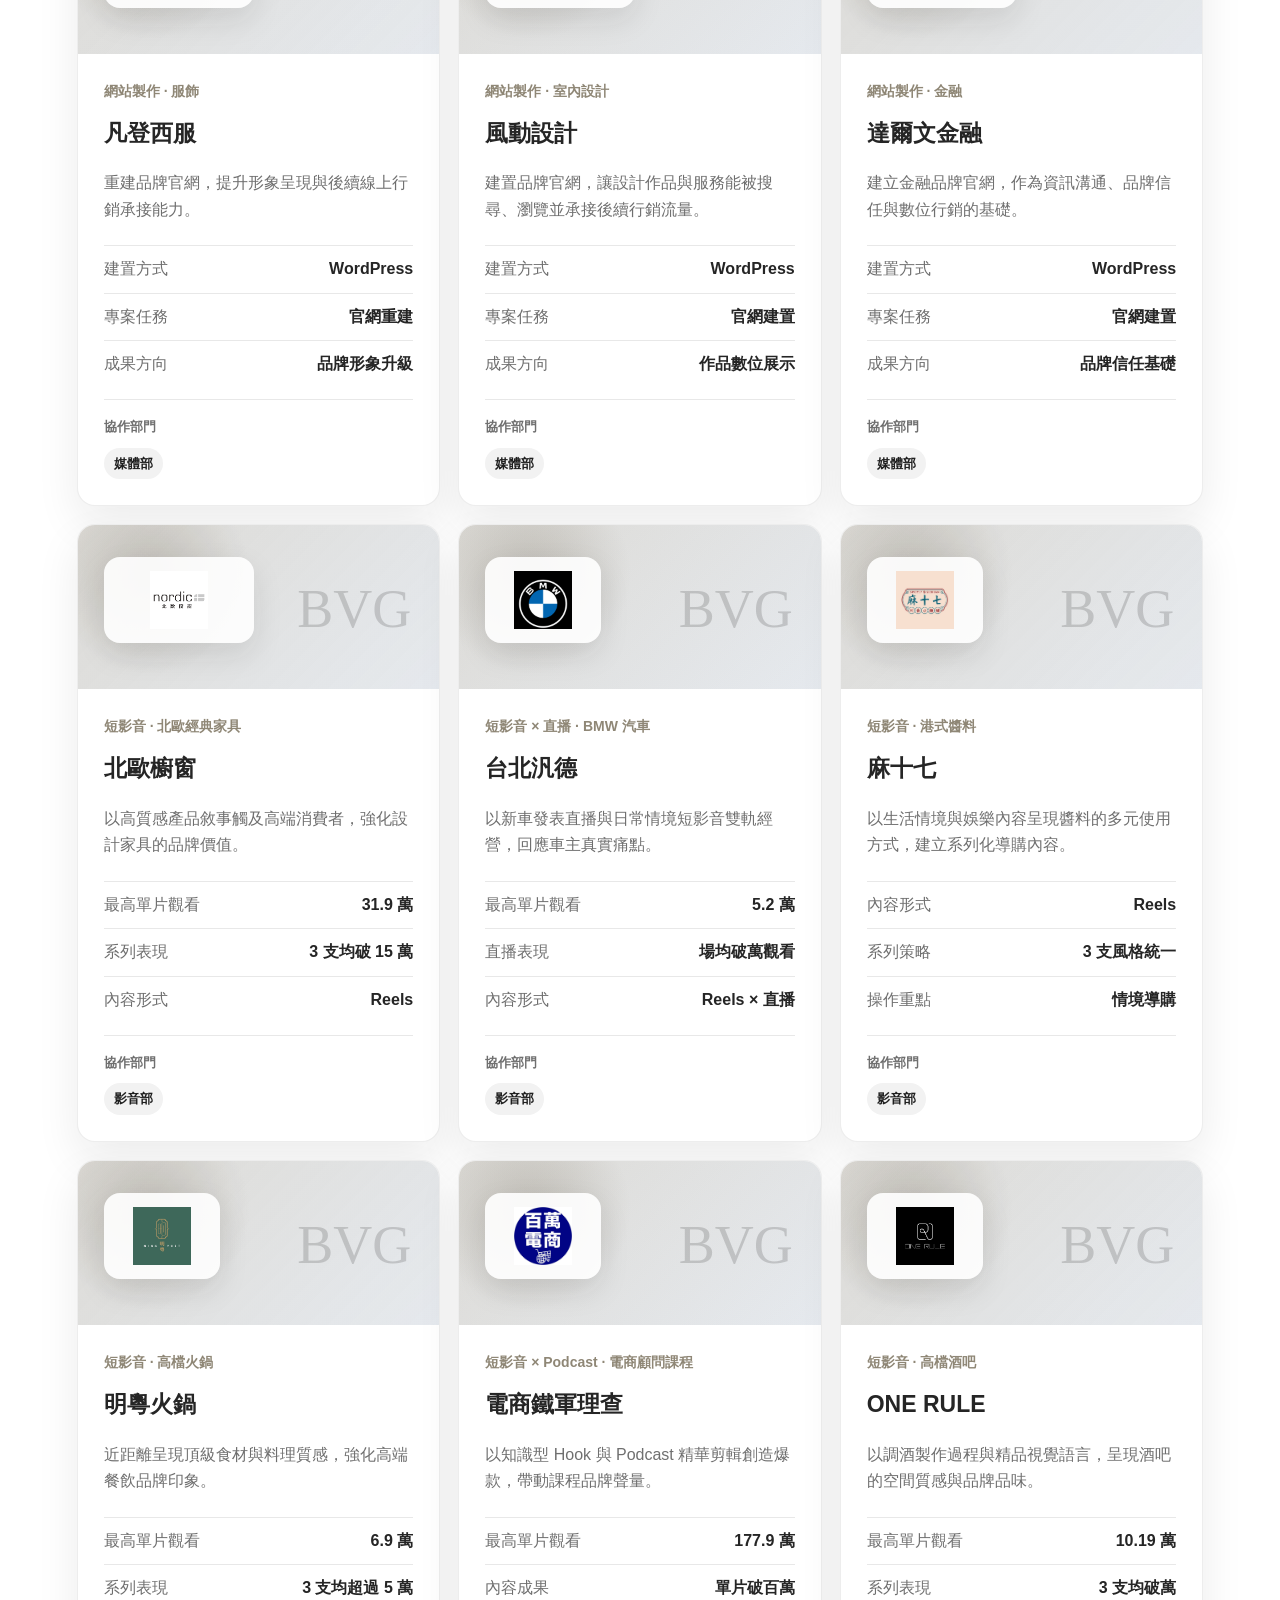
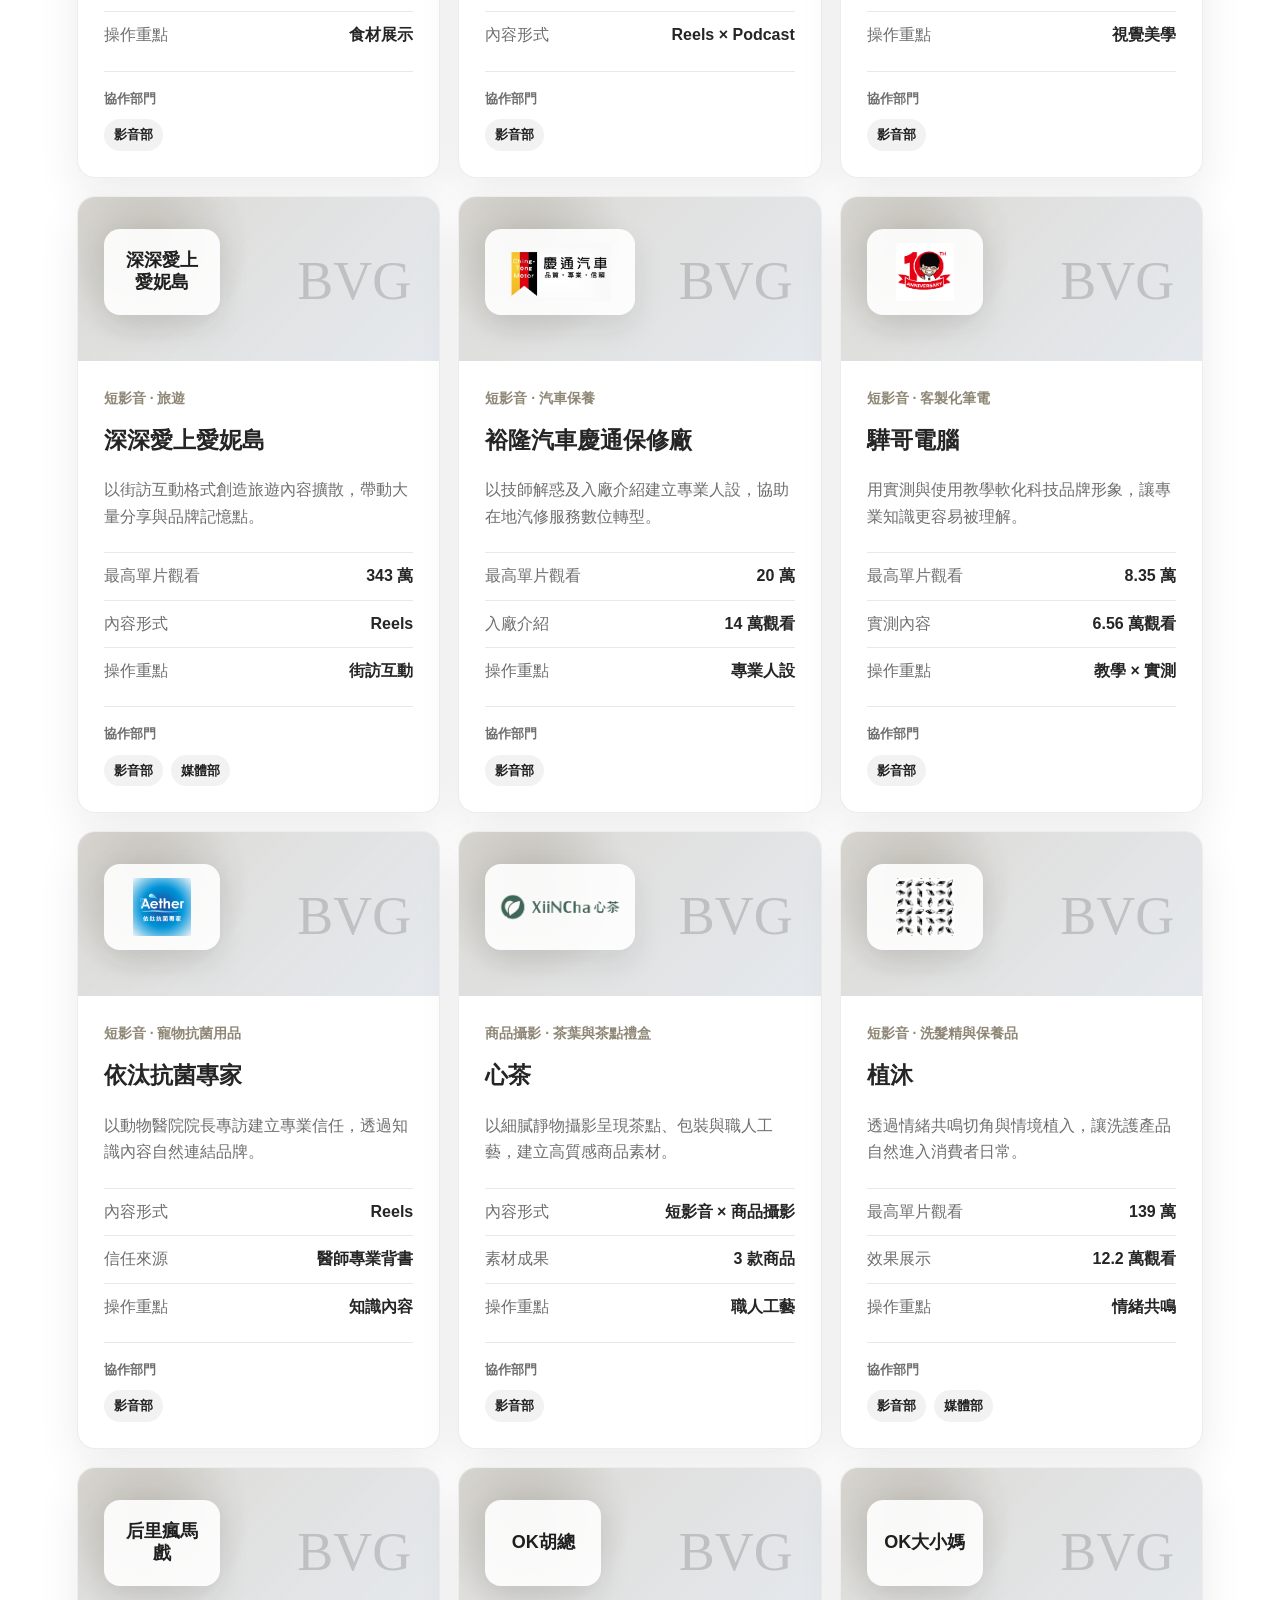
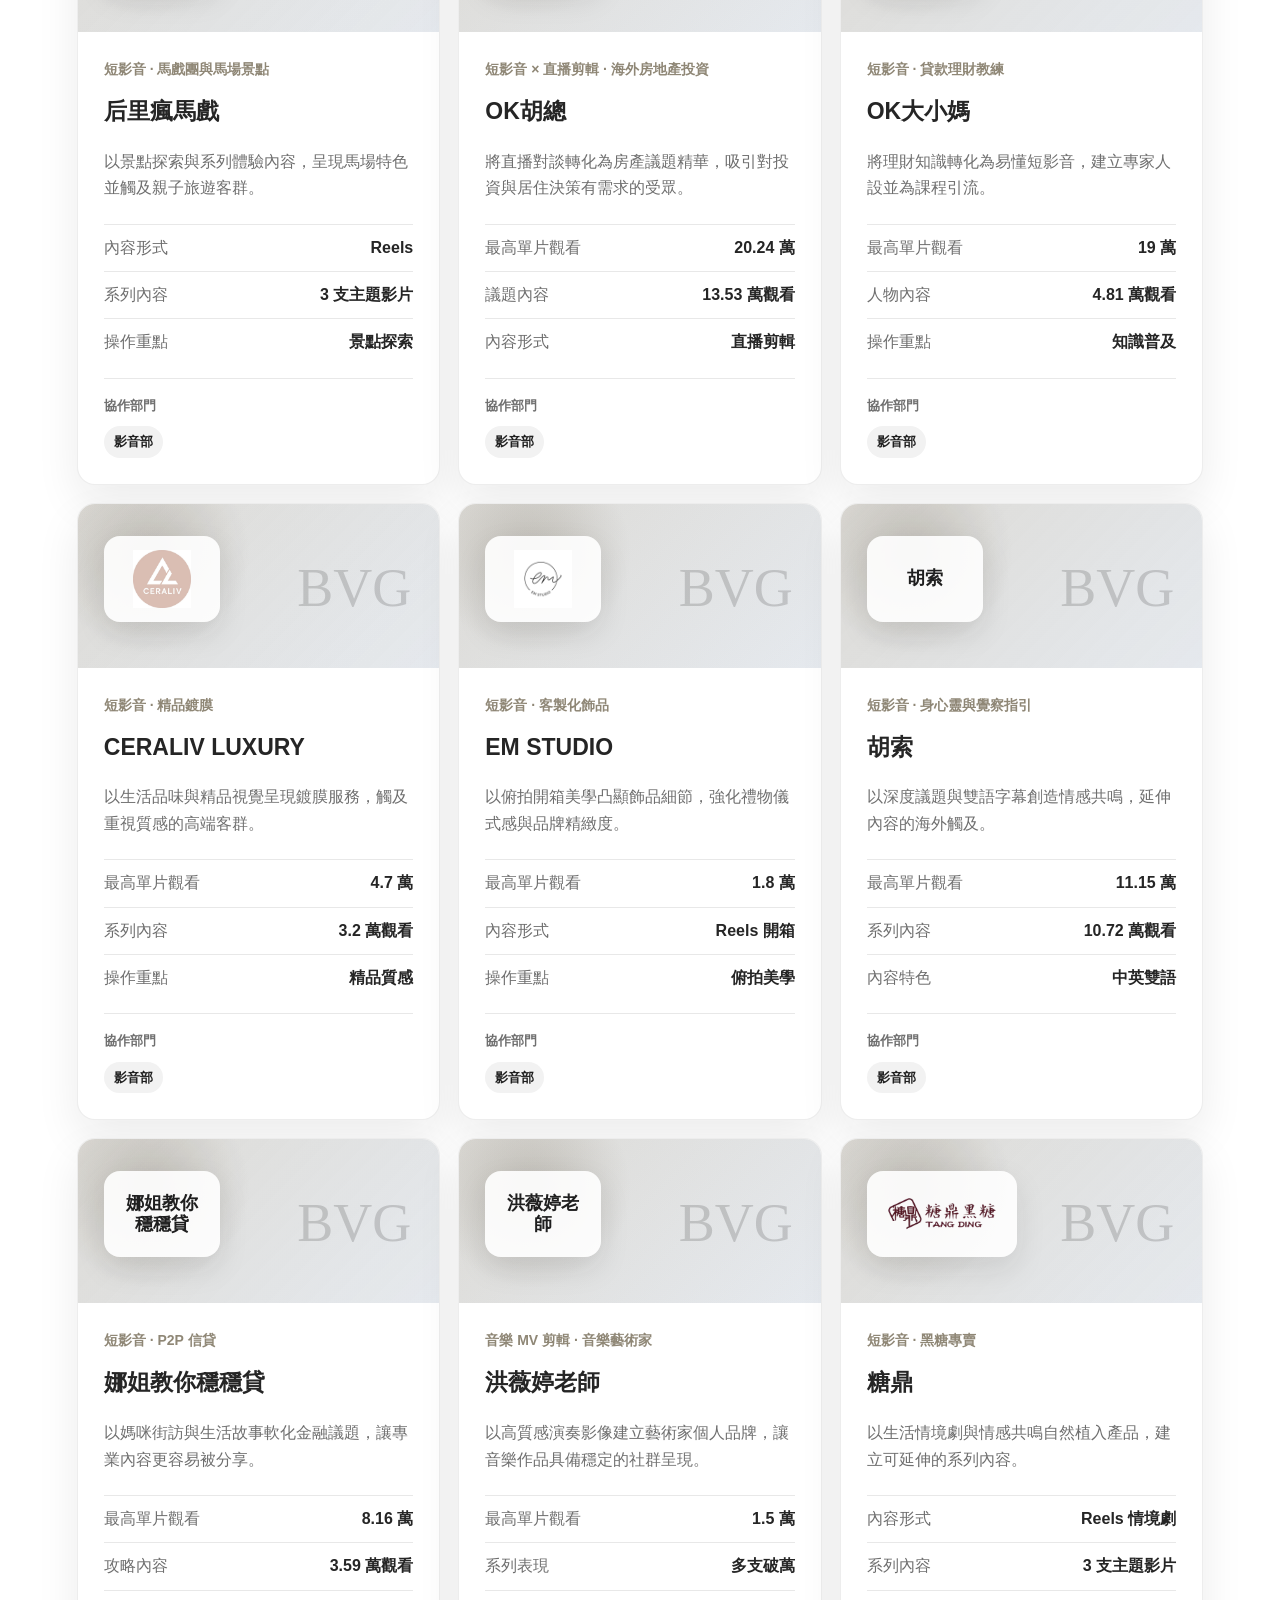
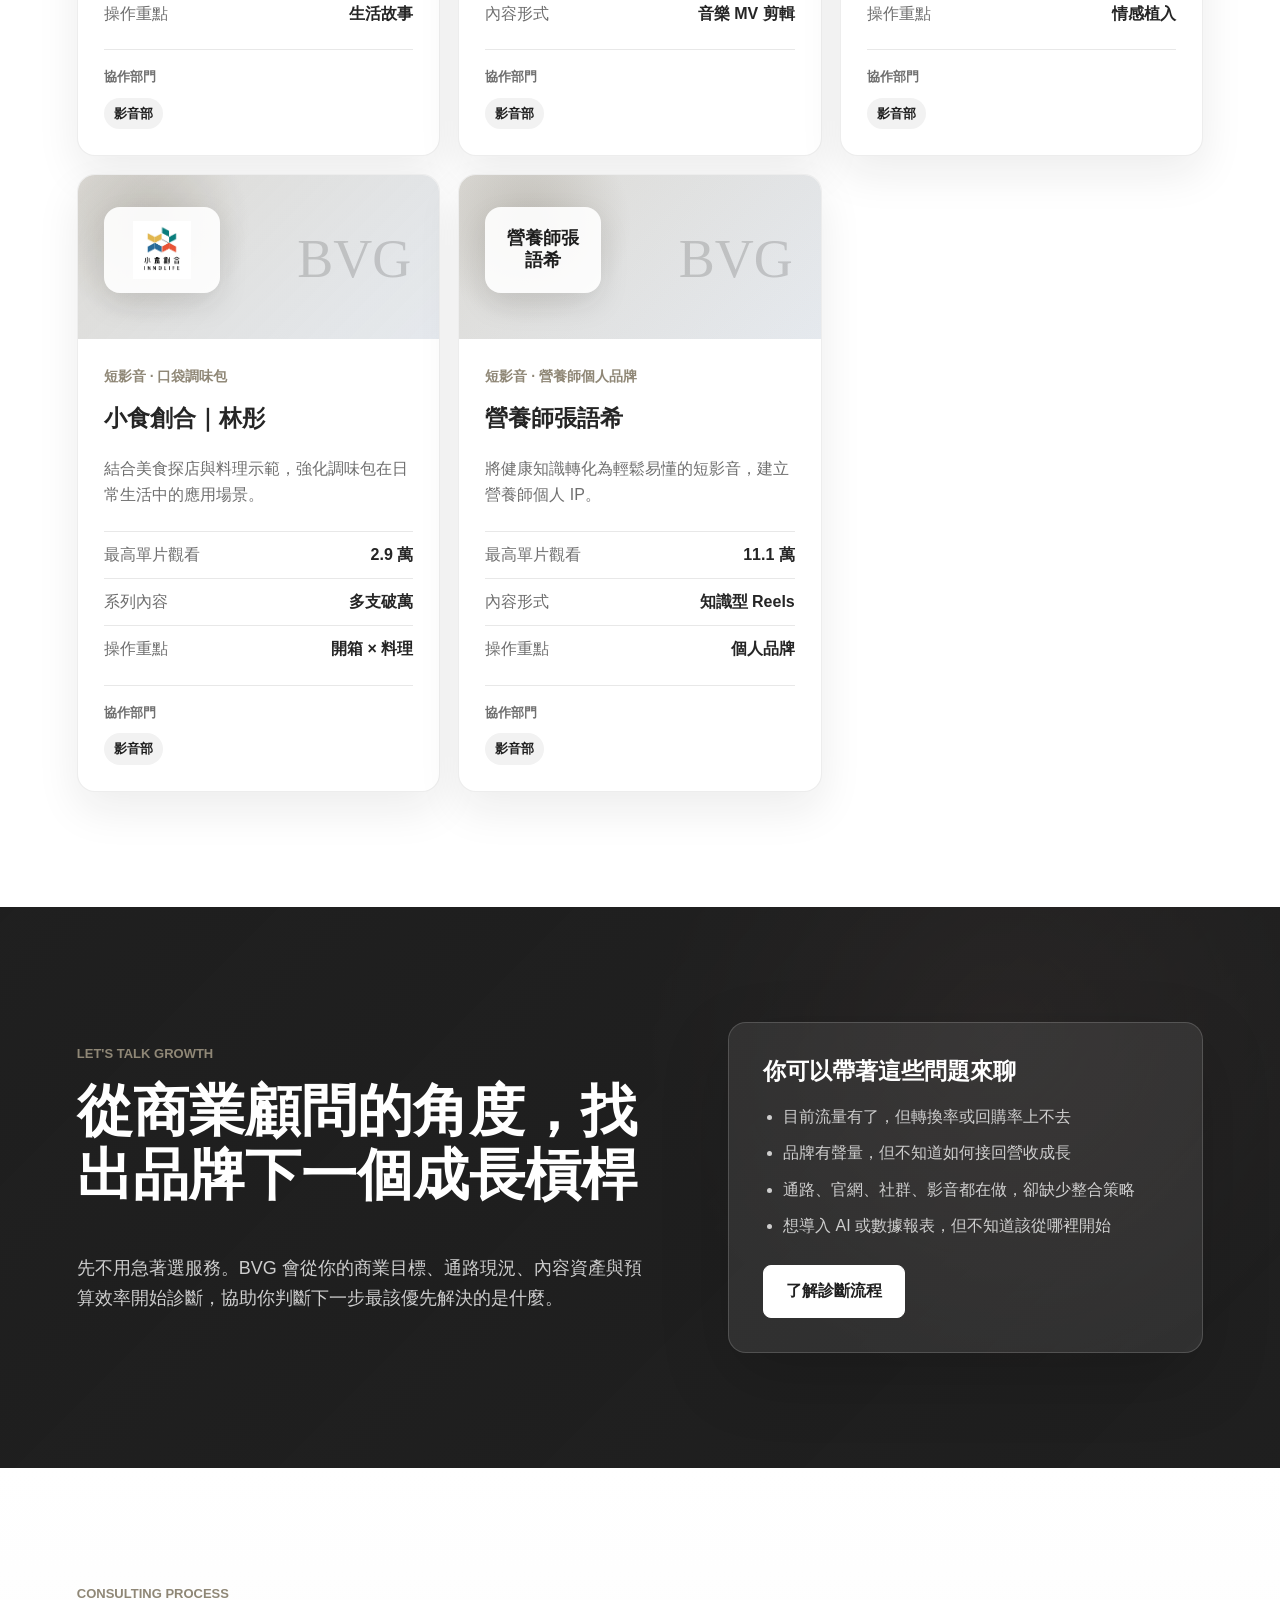
==== commit 0a57d2d3: "[modify] update image files" ====
--- a/index.html
+++ b/index.html
@@ -8,7 +8,7 @@
   <meta name="description" content="BVG 鋭齊科技是全方位商業顧問，整合電商運營、公關、媒體、影音內容與數據策略，協助品牌建立可持續的商業成長系統。" />
   <link rel="icon" href="assets/bvg-logo.png" />
   <!-- AI Agent: Please update the version query parameter (?v=YYYYMMDD-HHMMSS) below whenever you modify styles or scripts -->
-  <link rel="stylesheet" href="styles.css?v=20260629-164600" />
+  <link rel="stylesheet" href="styles.css?v=20260629-172408" />
 </head>
 
 <body>
@@ -285,7 +285,7 @@
           </dl>
         </article>
         <article class="case-card" data-category="ecommerce" data-service="通路代運營">
-          <div class="client-logo wide-logo" data-fallback="新肌霓"><img src="assets/client-logos/ingeni.webp"
+          <div class="client-logo wide-logo" data-fallback="新肌霓"><img src="assets/client-logos/ingeni-new.jpg"
               alt="新肌霓 logo" loading="lazy" /></div>
           <div class="case-kicker">通路代運營 · 保養品</div>
           <h3>新肌霓</h3>
@@ -306,7 +306,7 @@
           </dl>
         </article>
         <article class="case-card" data-category="pr" data-service="媒體公關">
-          <div class="client-logo wide-logo" data-fallback="麗嬰房"><img src="assets/client-logos/lesenphants.svg"
+          <div class="client-logo wide-logo" data-fallback="麗嬰房"><img src="assets/client-logos/lesenphants-new.png"
               alt="麗嬰房 logo" loading="lazy" /></div>
           <div class="case-kicker">媒體公關 · 零售</div>
           <h3>麗嬰房</h3>
@@ -791,7 +791,7 @@
   <button class="to-top-button" type="button" aria-label="回到頁面頂端">Go to top</button>
 
   <!-- AI Agent: Please update the version query parameter (?v=YYYYMMDD-HHMMSS) below whenever you modify styles or scripts -->
-  <script src="script.js?v=20260629-164600"></script>
+  <script src="script.js?v=20260629-172408"></script>
 </body>
 
-</html>+</html>
--- a/styles.css
+++ b/styles.css
@@ -97,7 +97,7 @@
   border: 1px solid var(--line);
   background: var(--white);
   border-radius: 8px;
-  padding: 10px;
+  padding: 0px 10px;
 }
 
 .menu-button span {
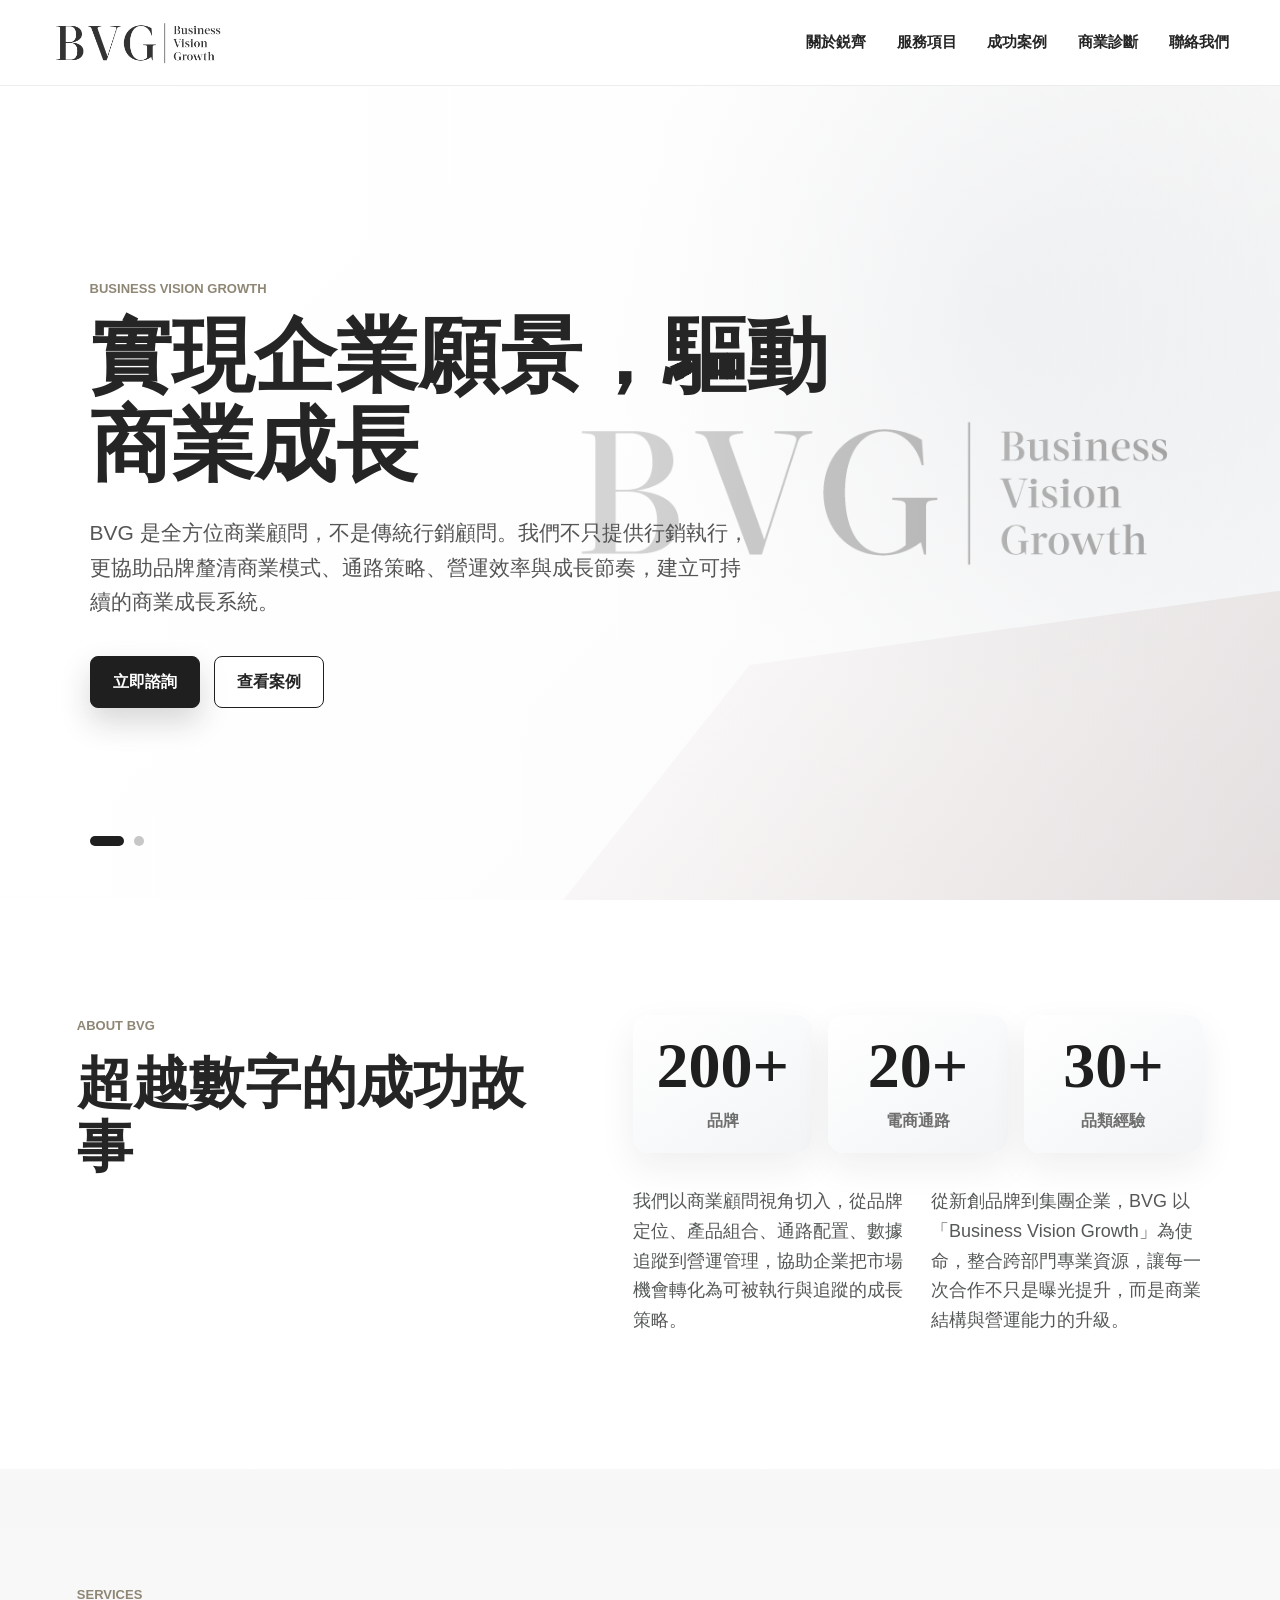
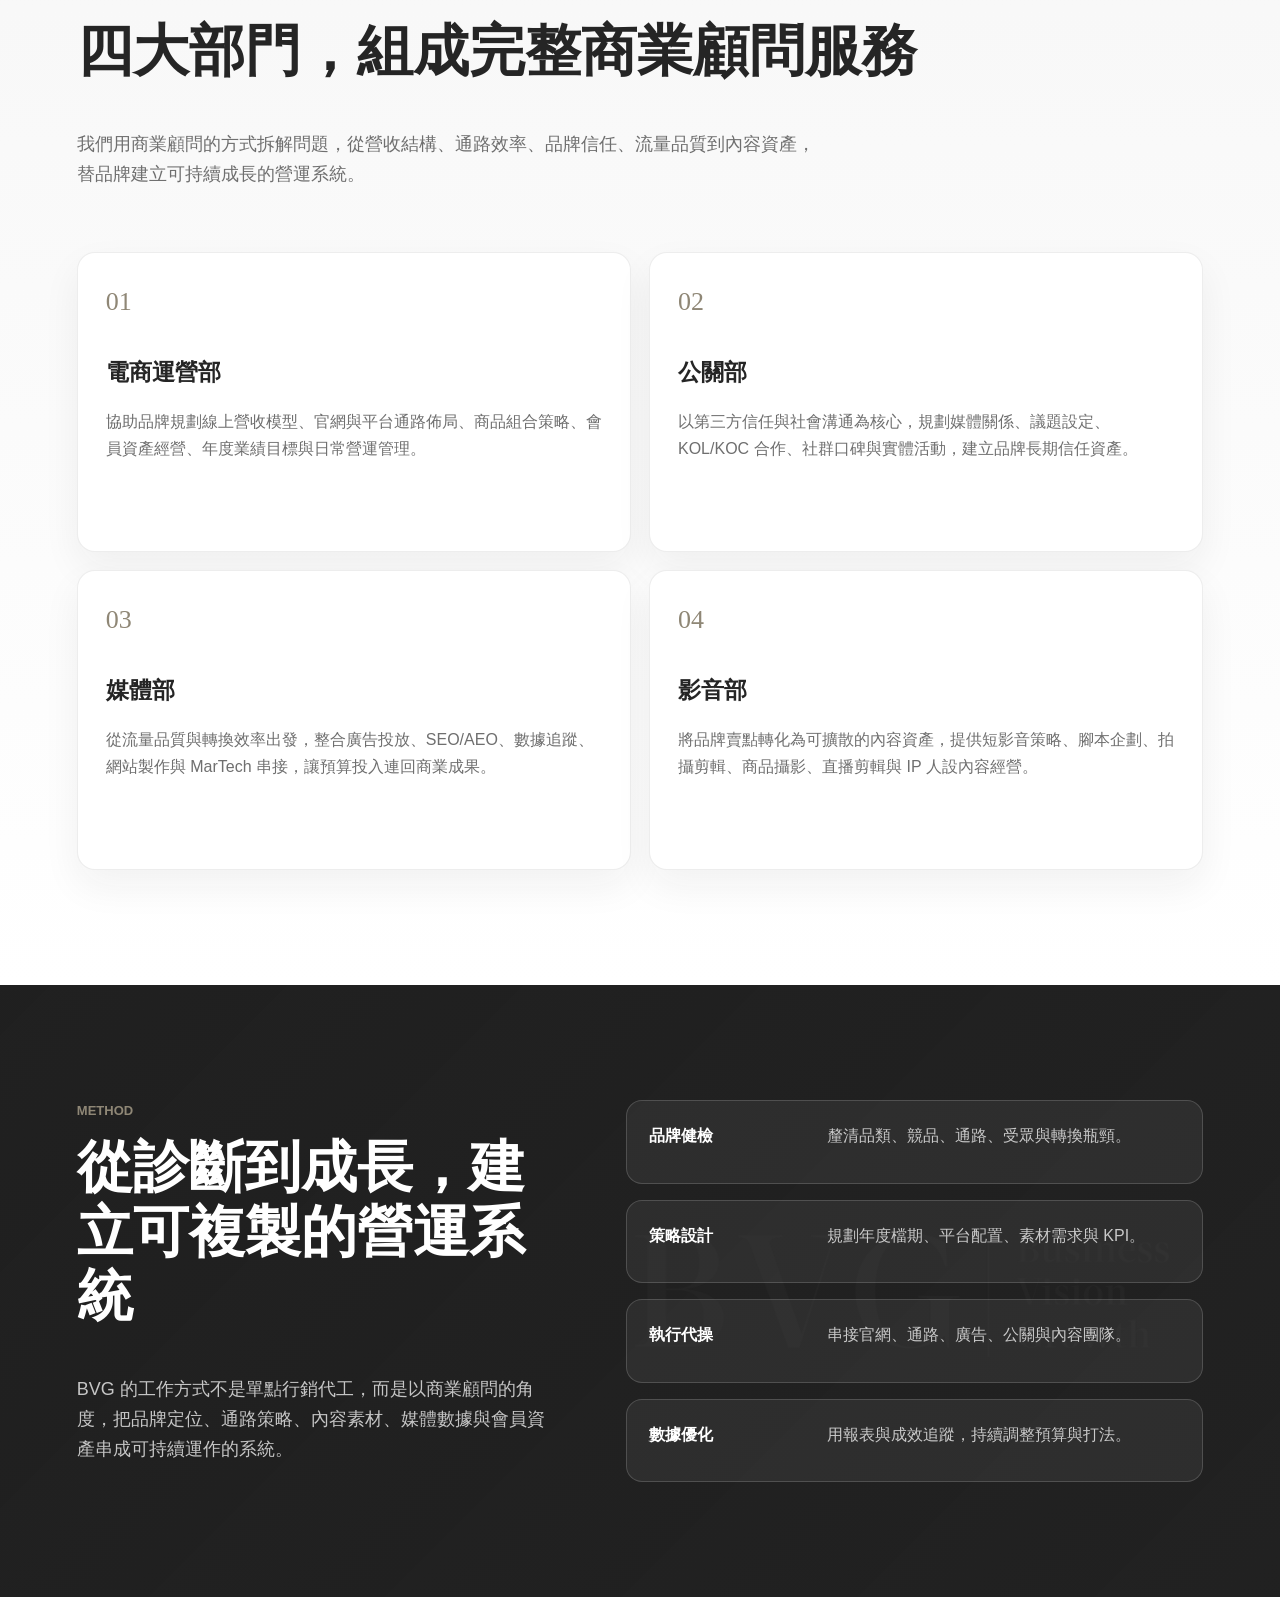
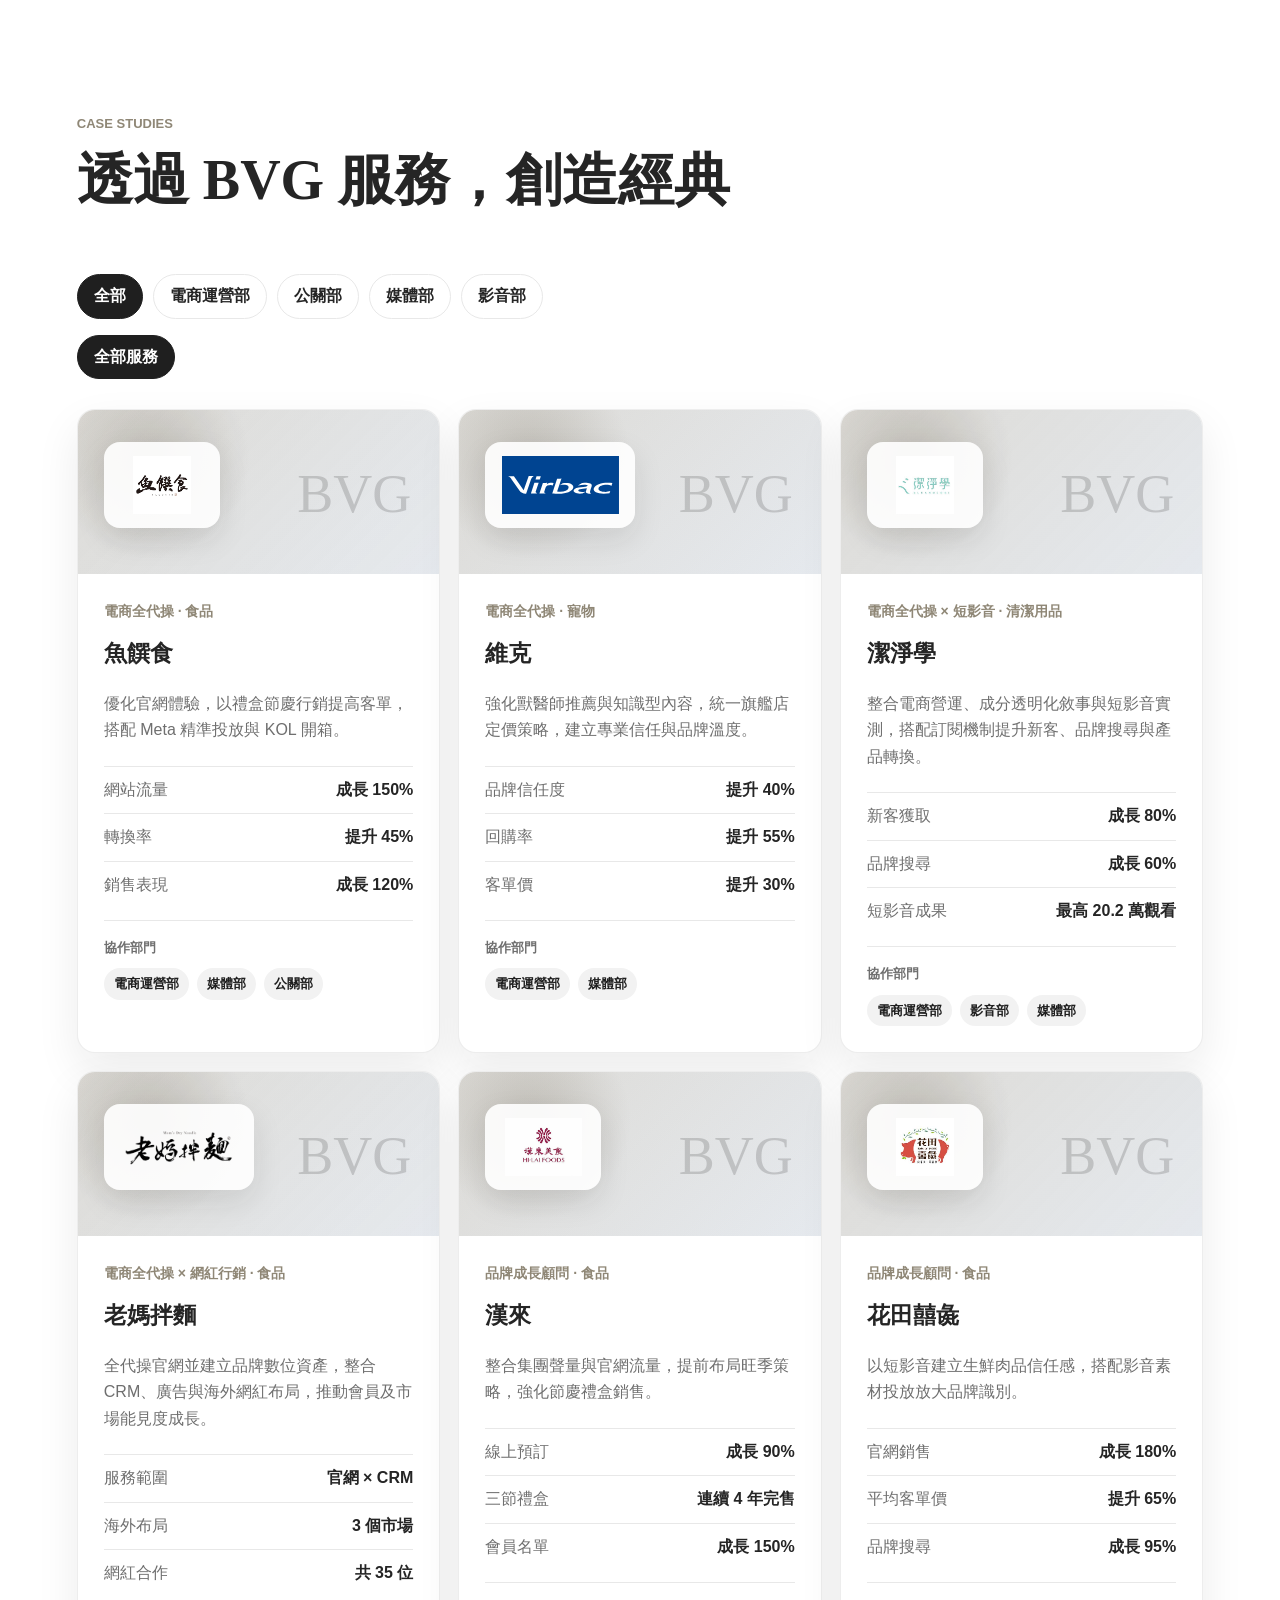
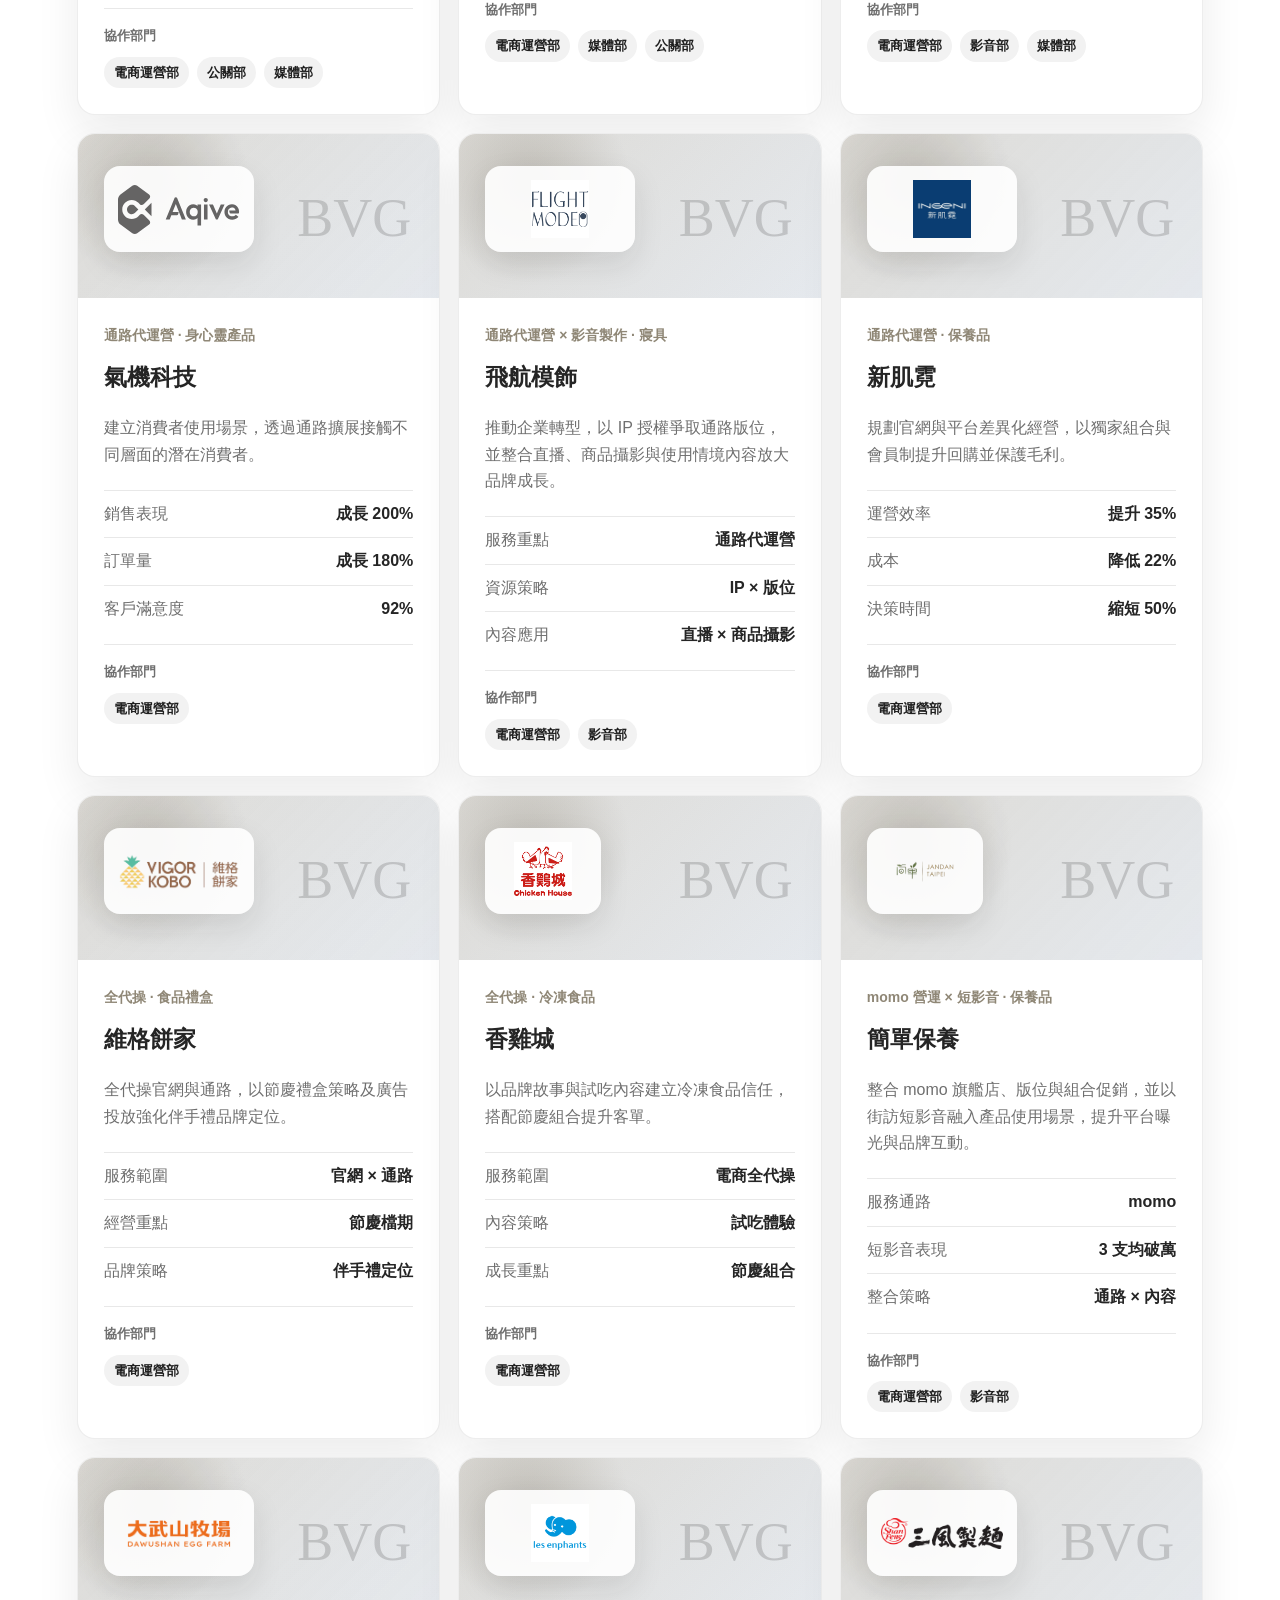
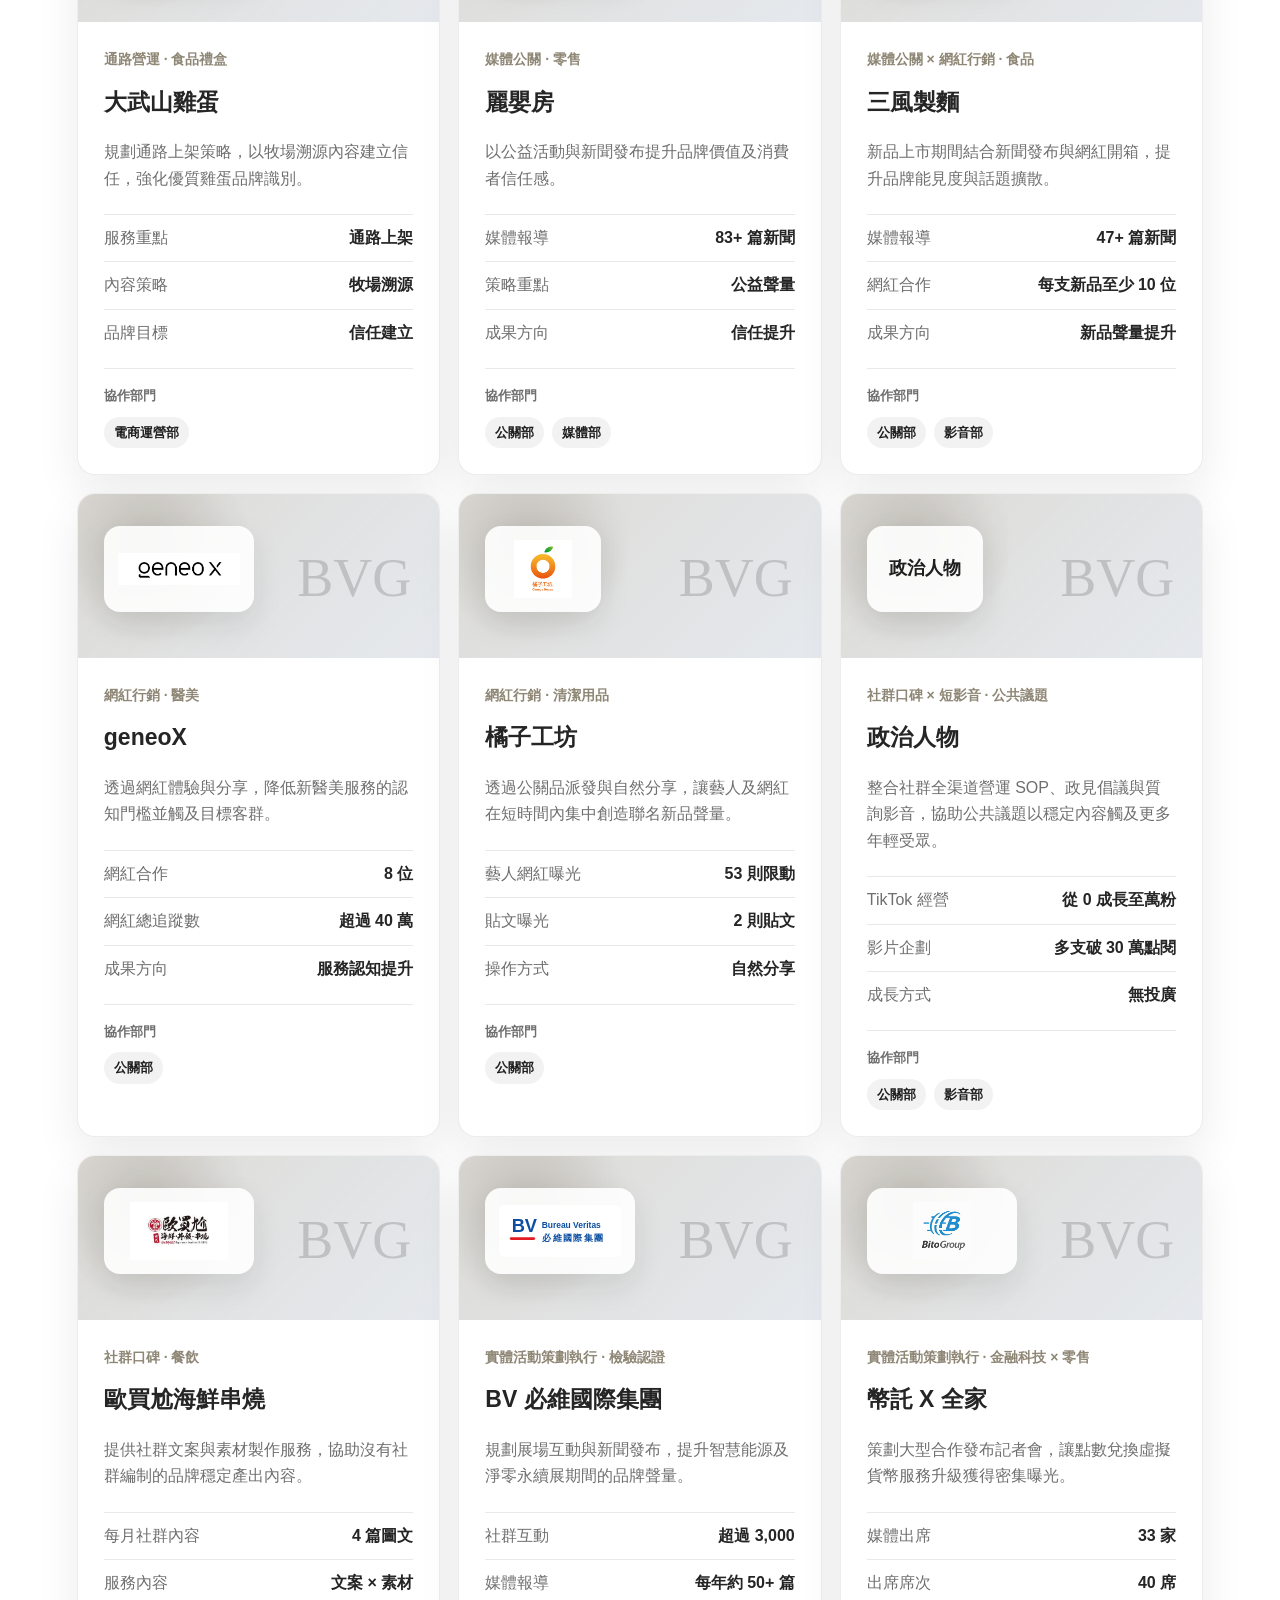
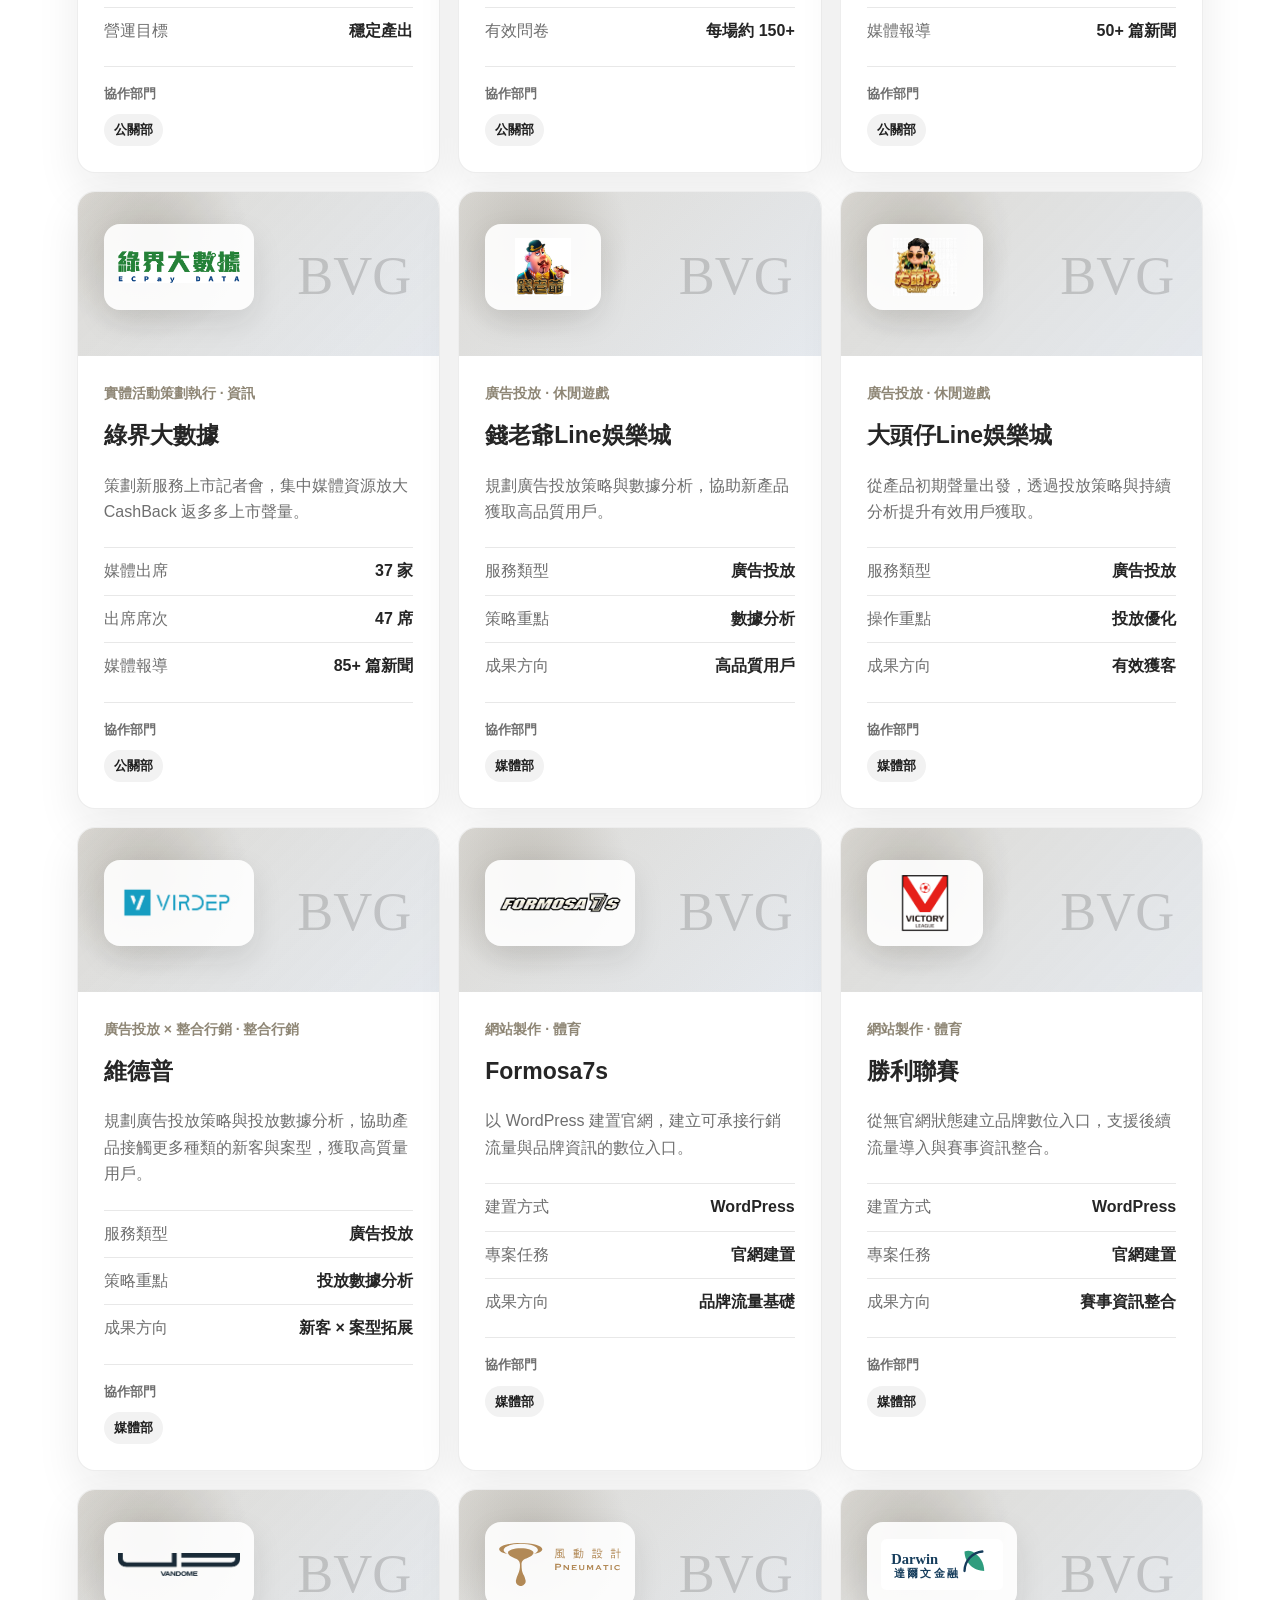
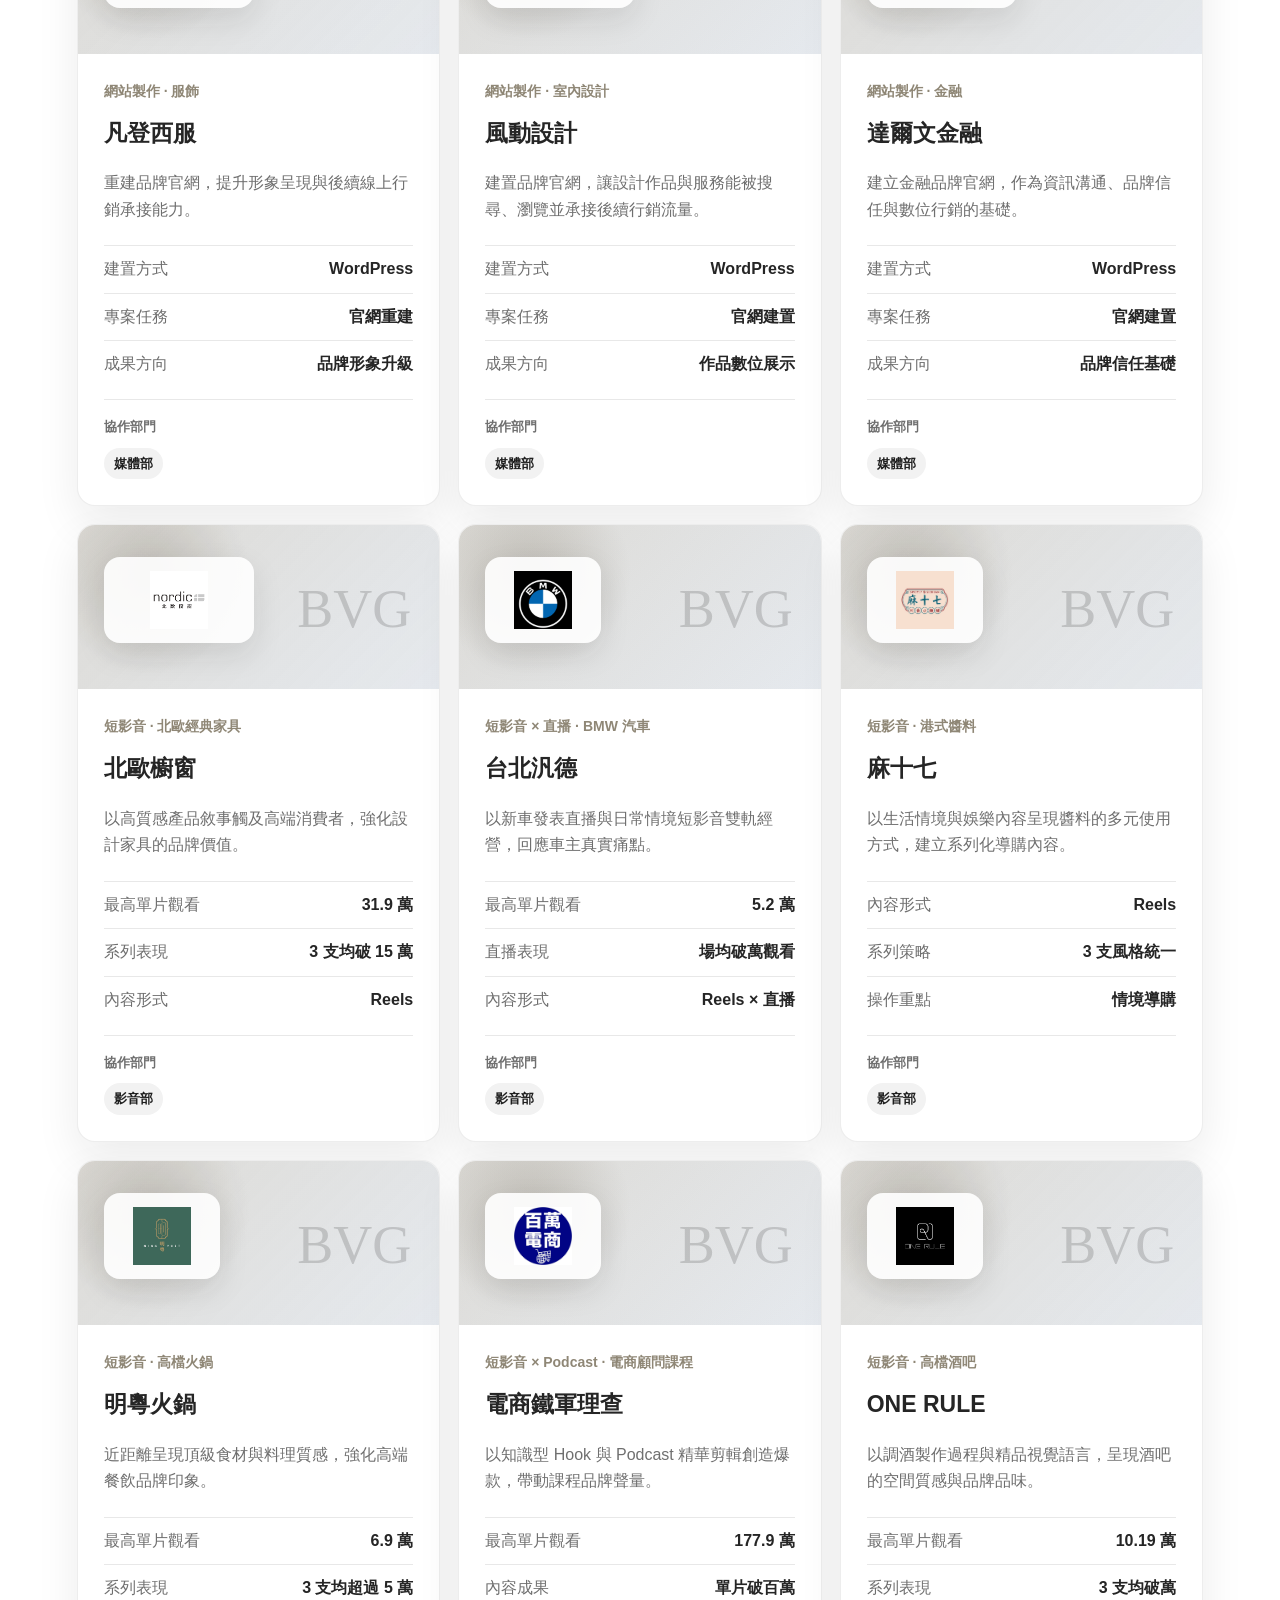
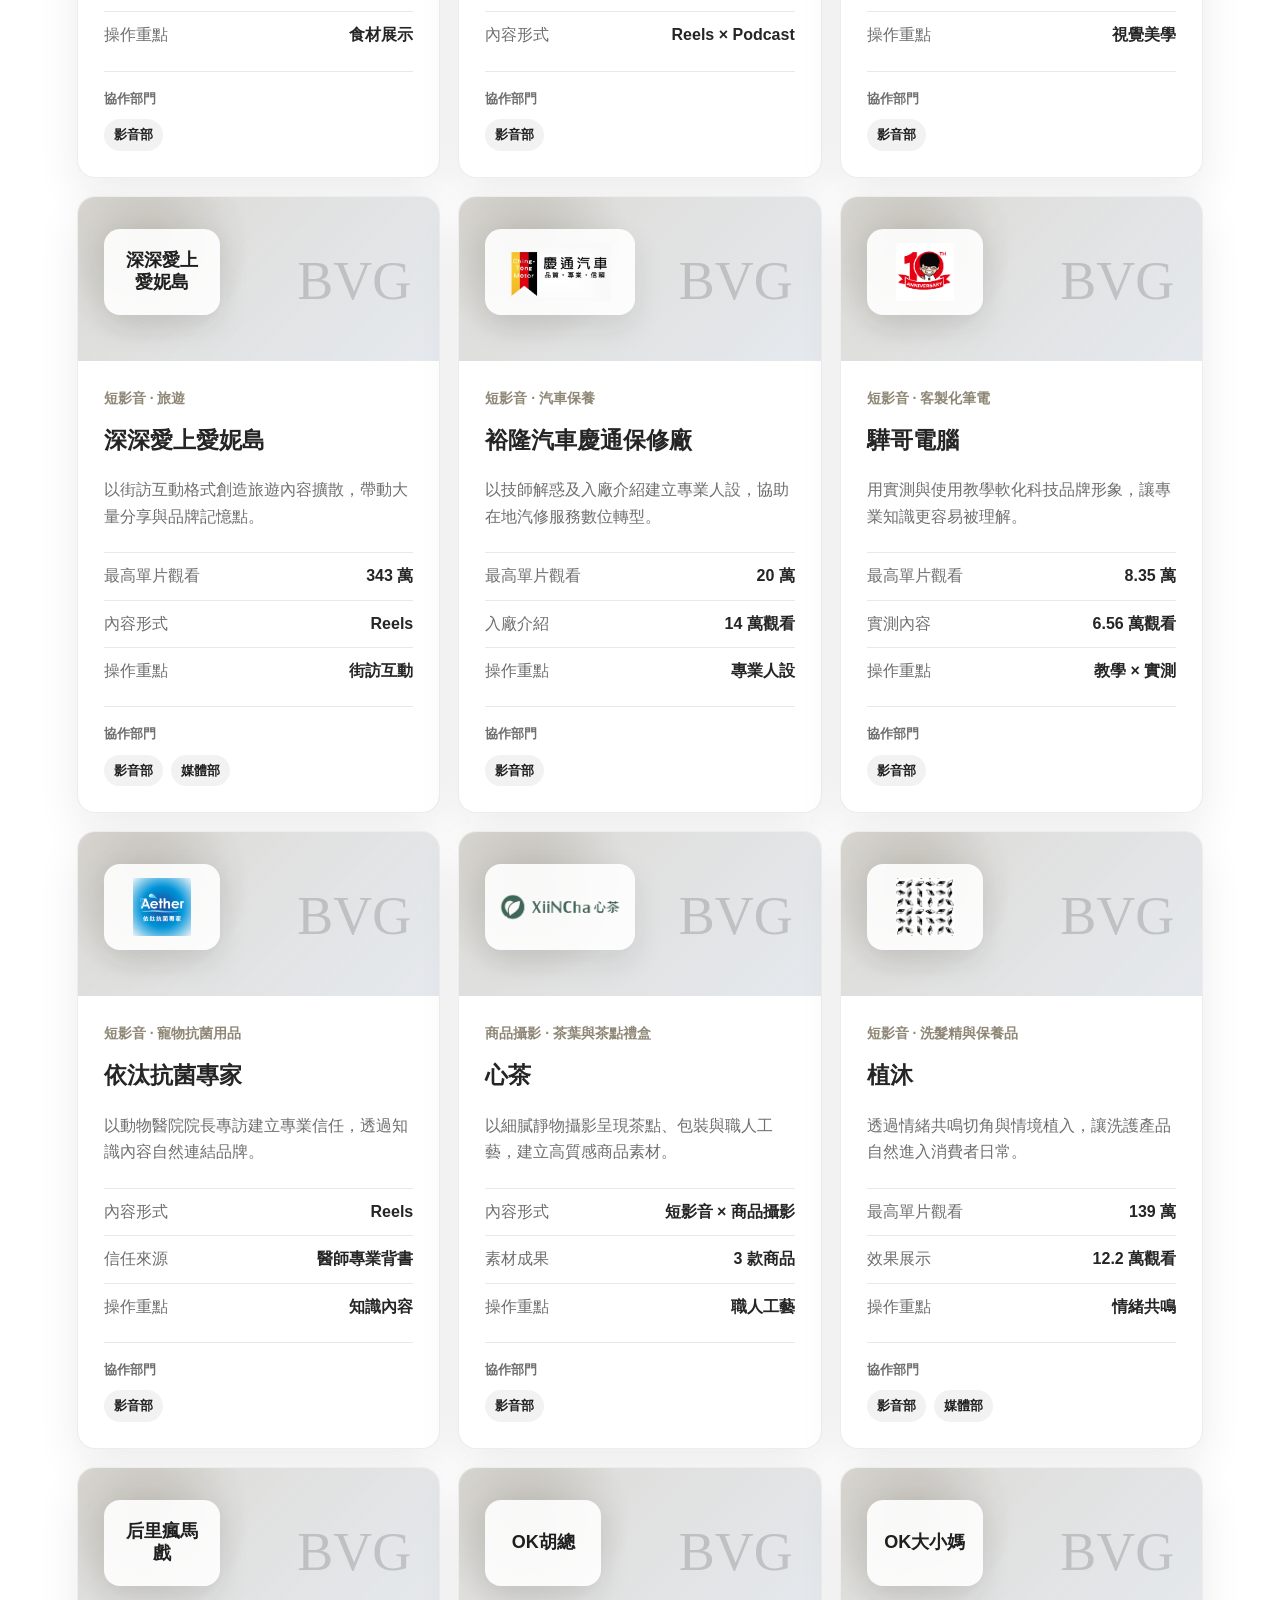
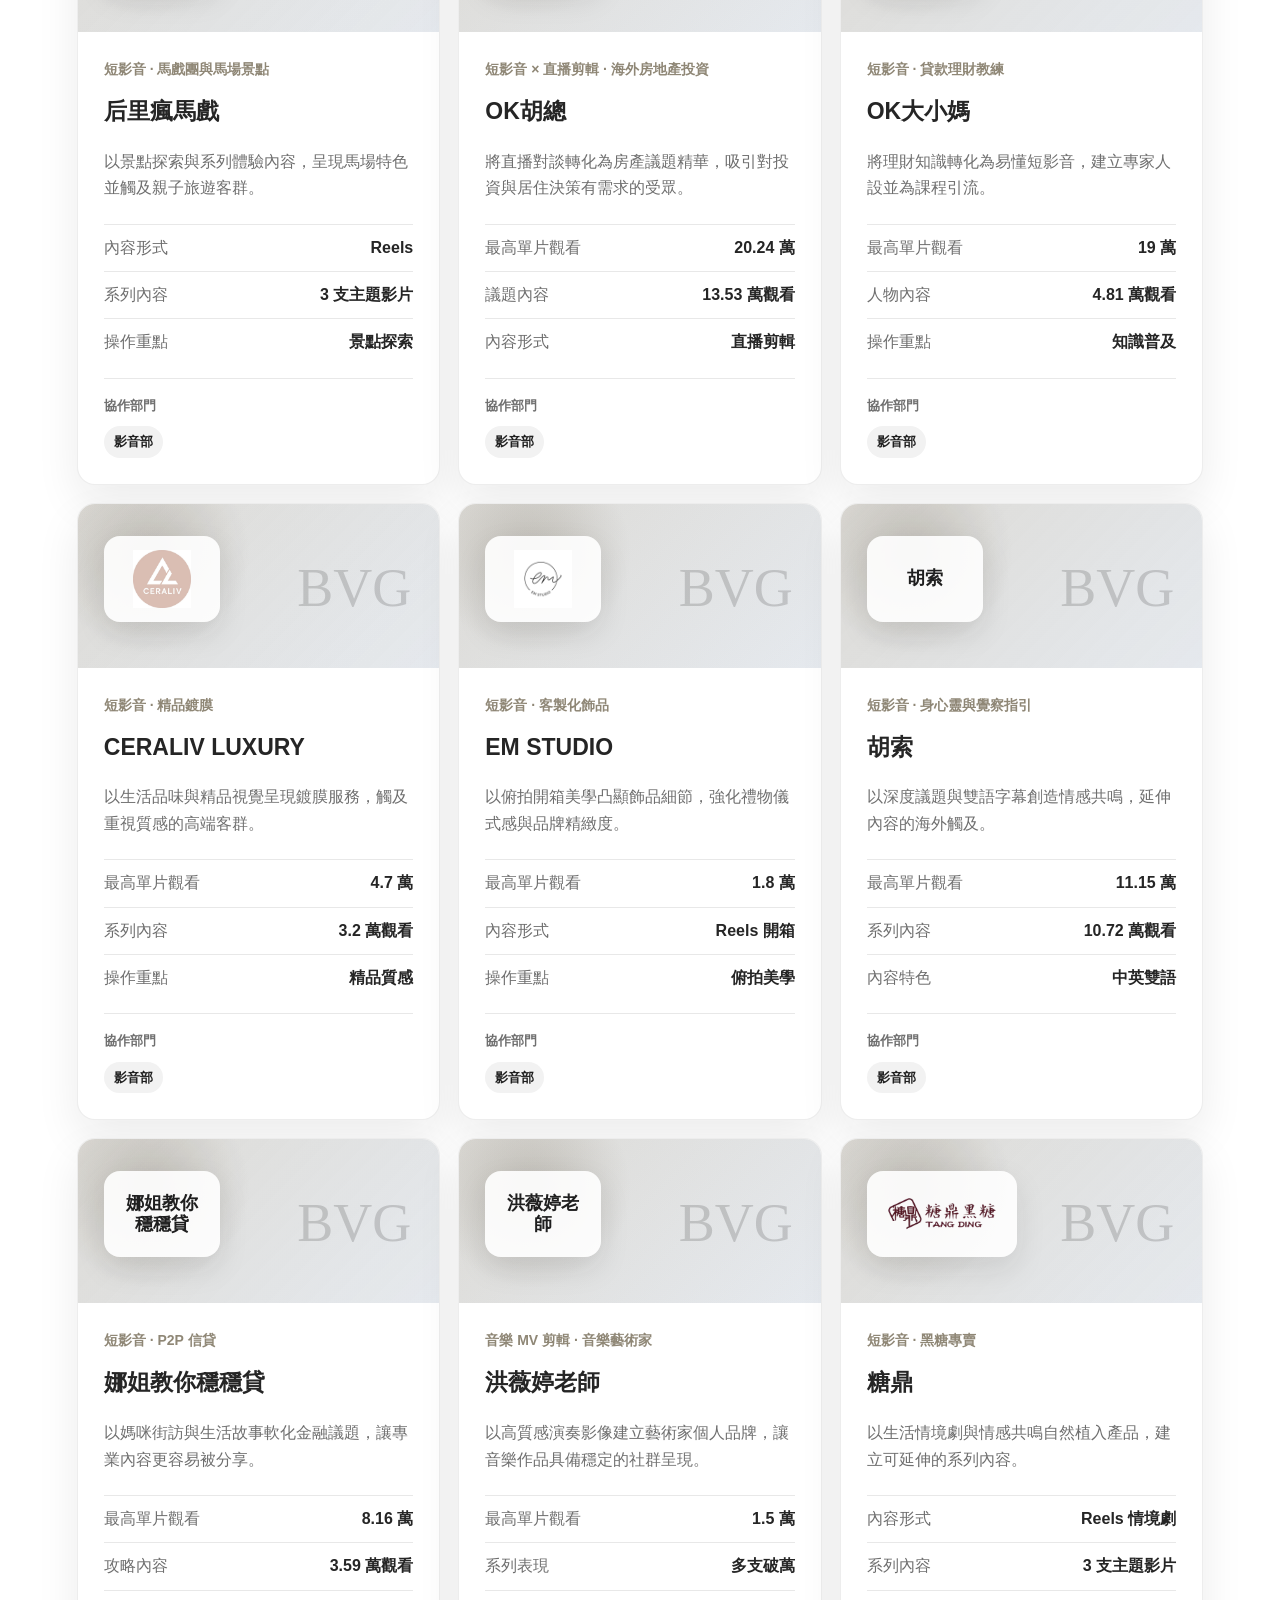
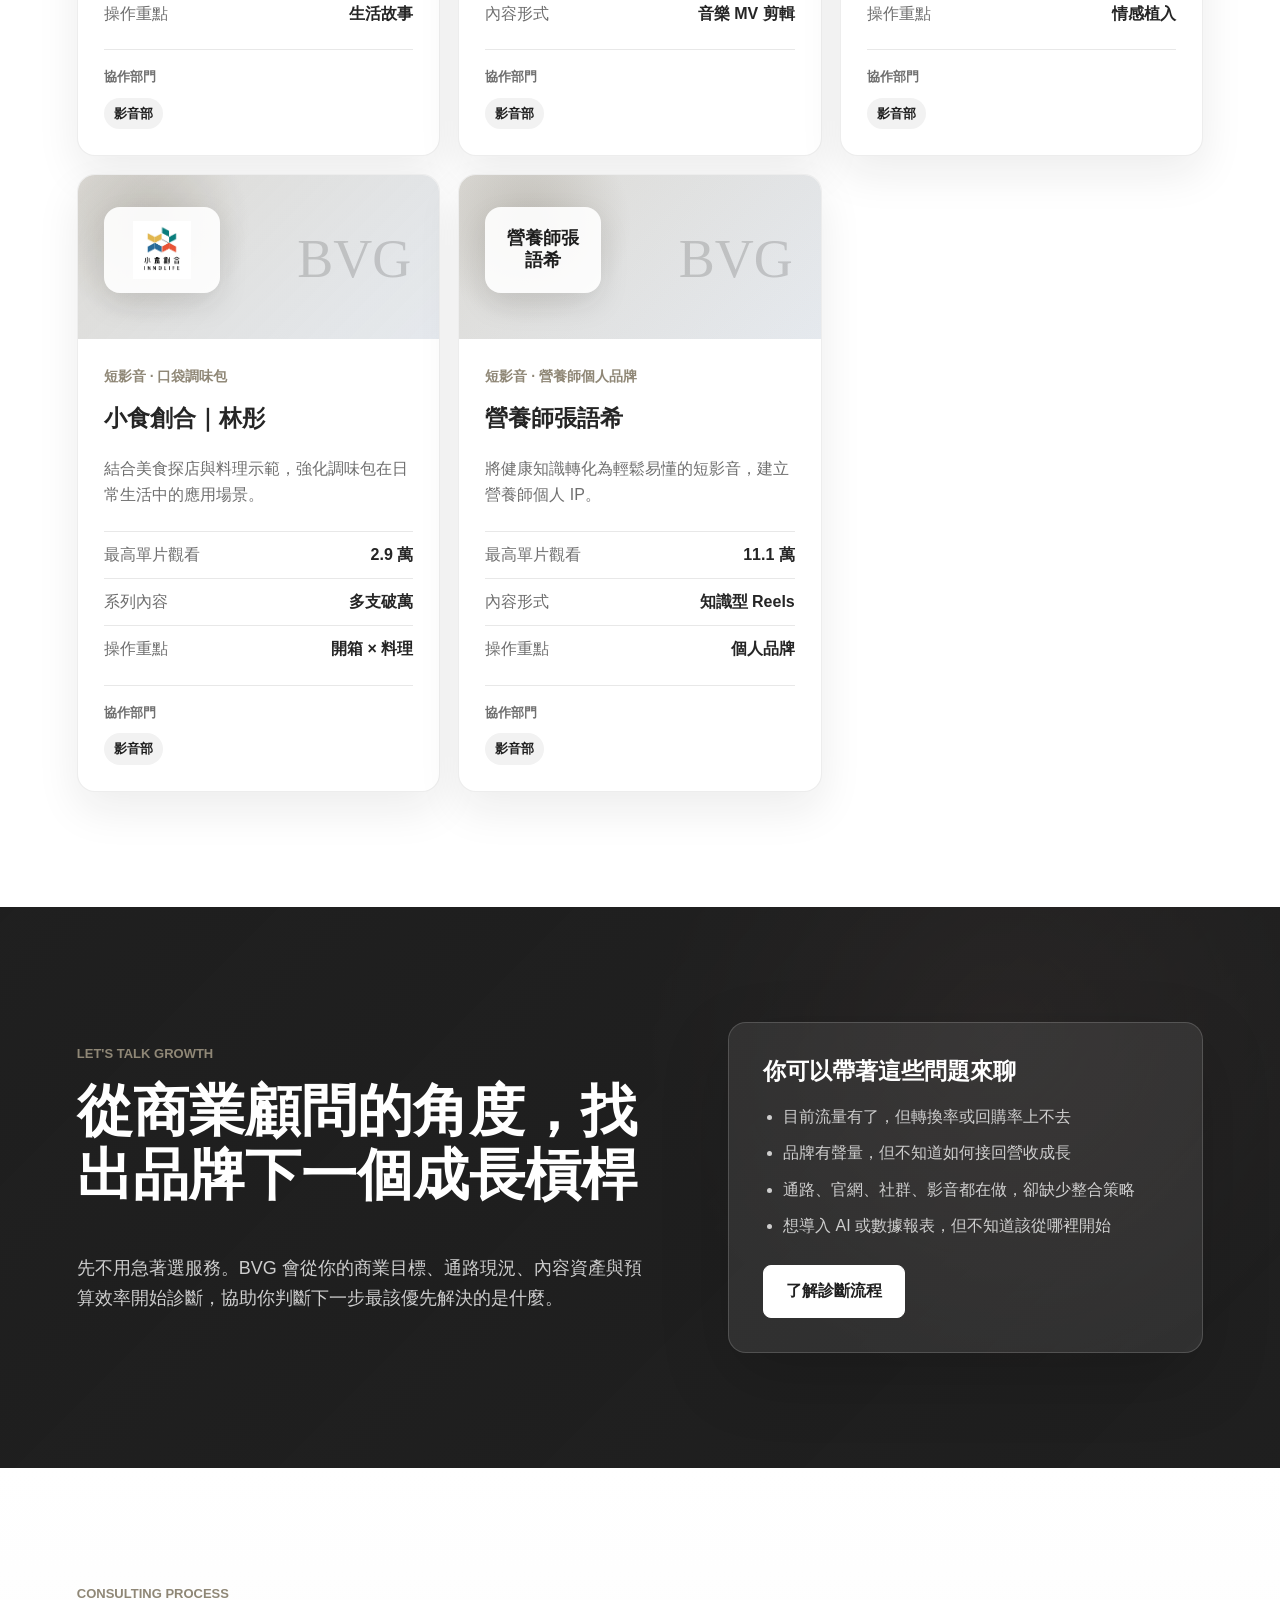
==== commit 8d61c1e5: "[modify] update link" ====
--- a/index.html
+++ b/index.html
@@ -8,7 +8,7 @@
   <meta name="description" content="BVG 鋭齊科技是全方位商業顧問，整合電商運營、公關、媒體、影音內容與數據策略，協助品牌建立可持續的商業成長系統。" />
   <link rel="icon" href="assets/bvg-logo.png" />
   <!-- AI Agent: Please update the version query parameter (?v=YYYYMMDD-HHMMSS) below whenever you modify styles or scripts -->
-  <link rel="stylesheet" href="styles.css?v=20260629-172408" />
+  <link rel="stylesheet" href="styles.css?v=20260629-case-links" />
 </head>
 
 <body>
@@ -791,7 +791,7 @@
   <button class="to-top-button" type="button" aria-label="回到頁面頂端">Go to top</button>
 
   <!-- AI Agent: Please update the version query parameter (?v=YYYYMMDD-HHMMSS) below whenever you modify styles or scripts -->
-  <script src="script.js?v=20260629-172408"></script>
+  <script src="script.js?v=20260629-case-links"></script>
 </body>
 
 </html>
--- a/styles.css
+++ b/styles.css
@@ -439,6 +439,25 @@
   padding: 190px 26px 26px;
   min-height: 500px;
   box-shadow: 0 18px 44px rgba(31, 31, 31, 0.08);
+}
+
+.case-link {
+  display: block;
+  color: inherit;
+  text-decoration: none;
+  cursor: pointer;
+  transition: transform 0.2s ease, box-shadow 0.2s ease;
+}
+
+.case-link:hover,
+.case-link:focus-visible {
+  transform: translateY(-4px);
+  box-shadow: 0 24px 58px rgba(31, 31, 31, 0.12);
+}
+
+.case-link:focus-visible {
+  outline: 2px solid var(--black);
+  outline-offset: 4px;
 }
 
 .client-logo {
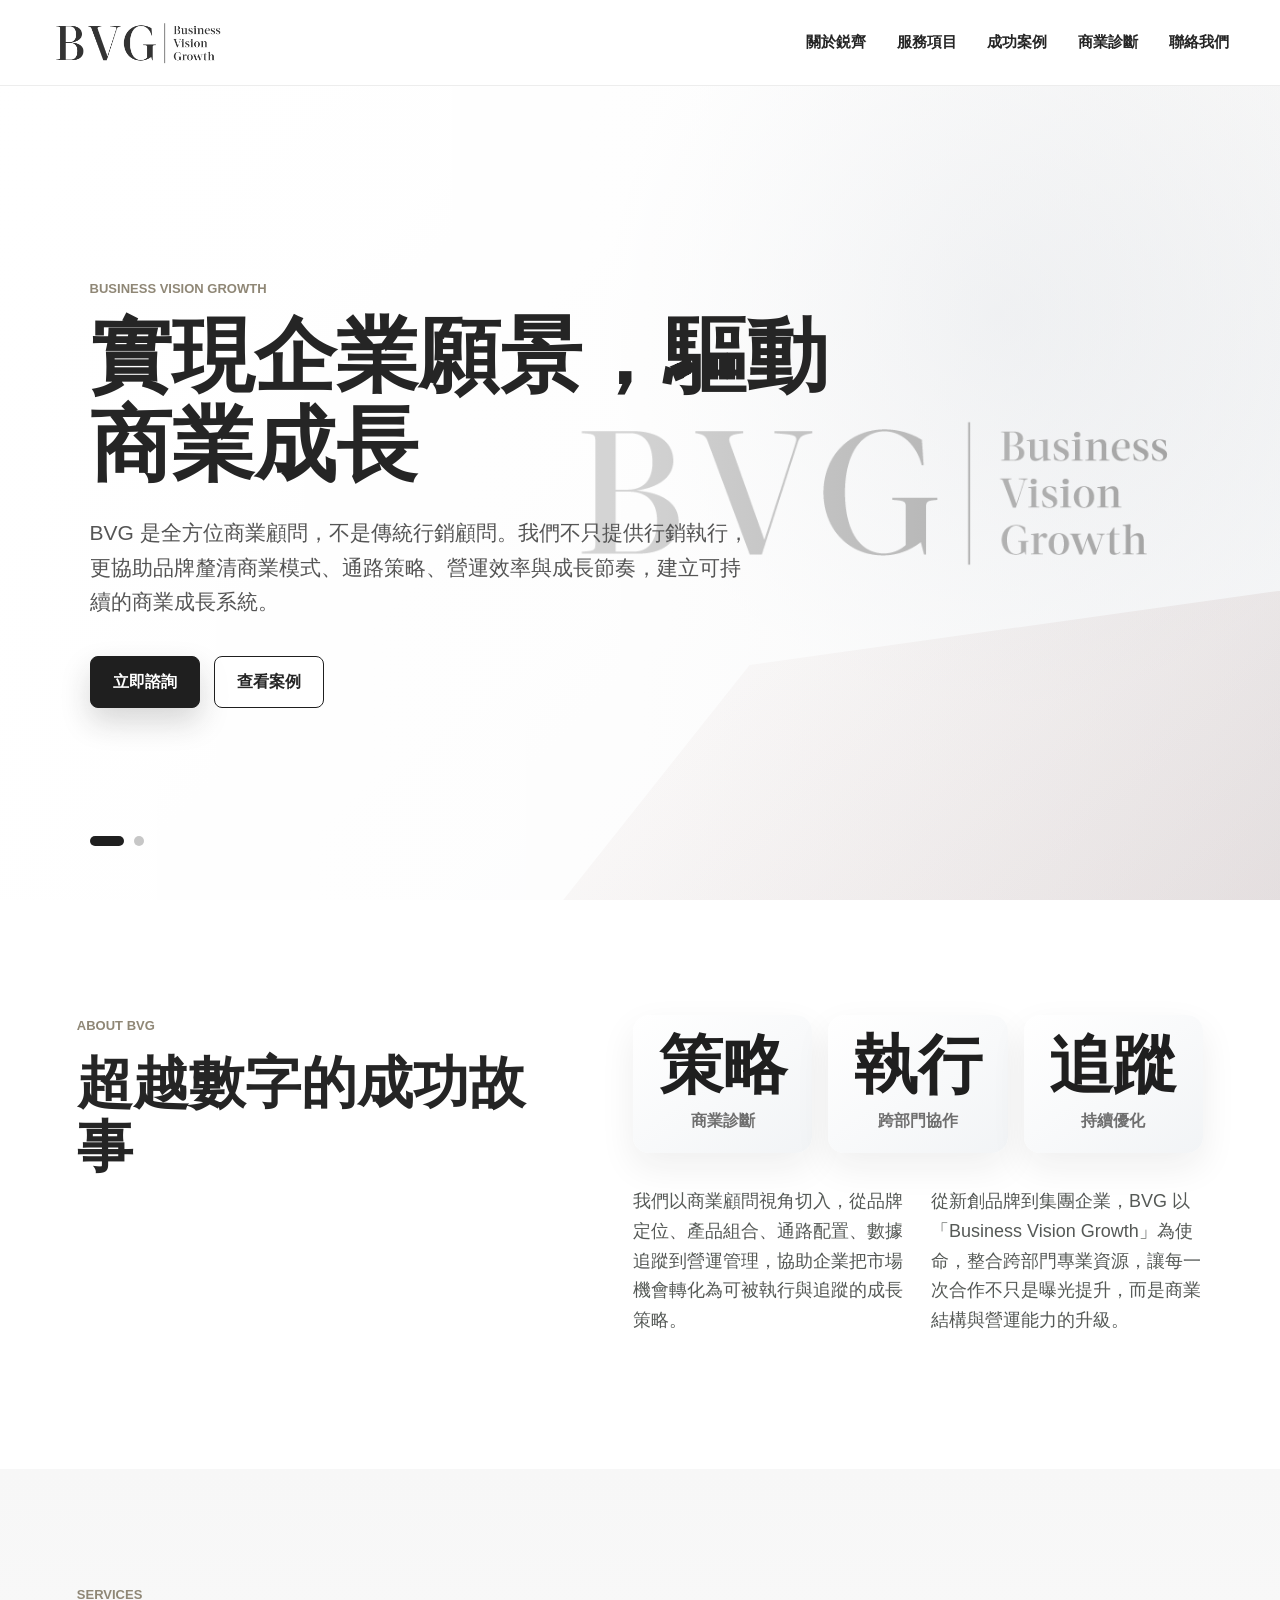
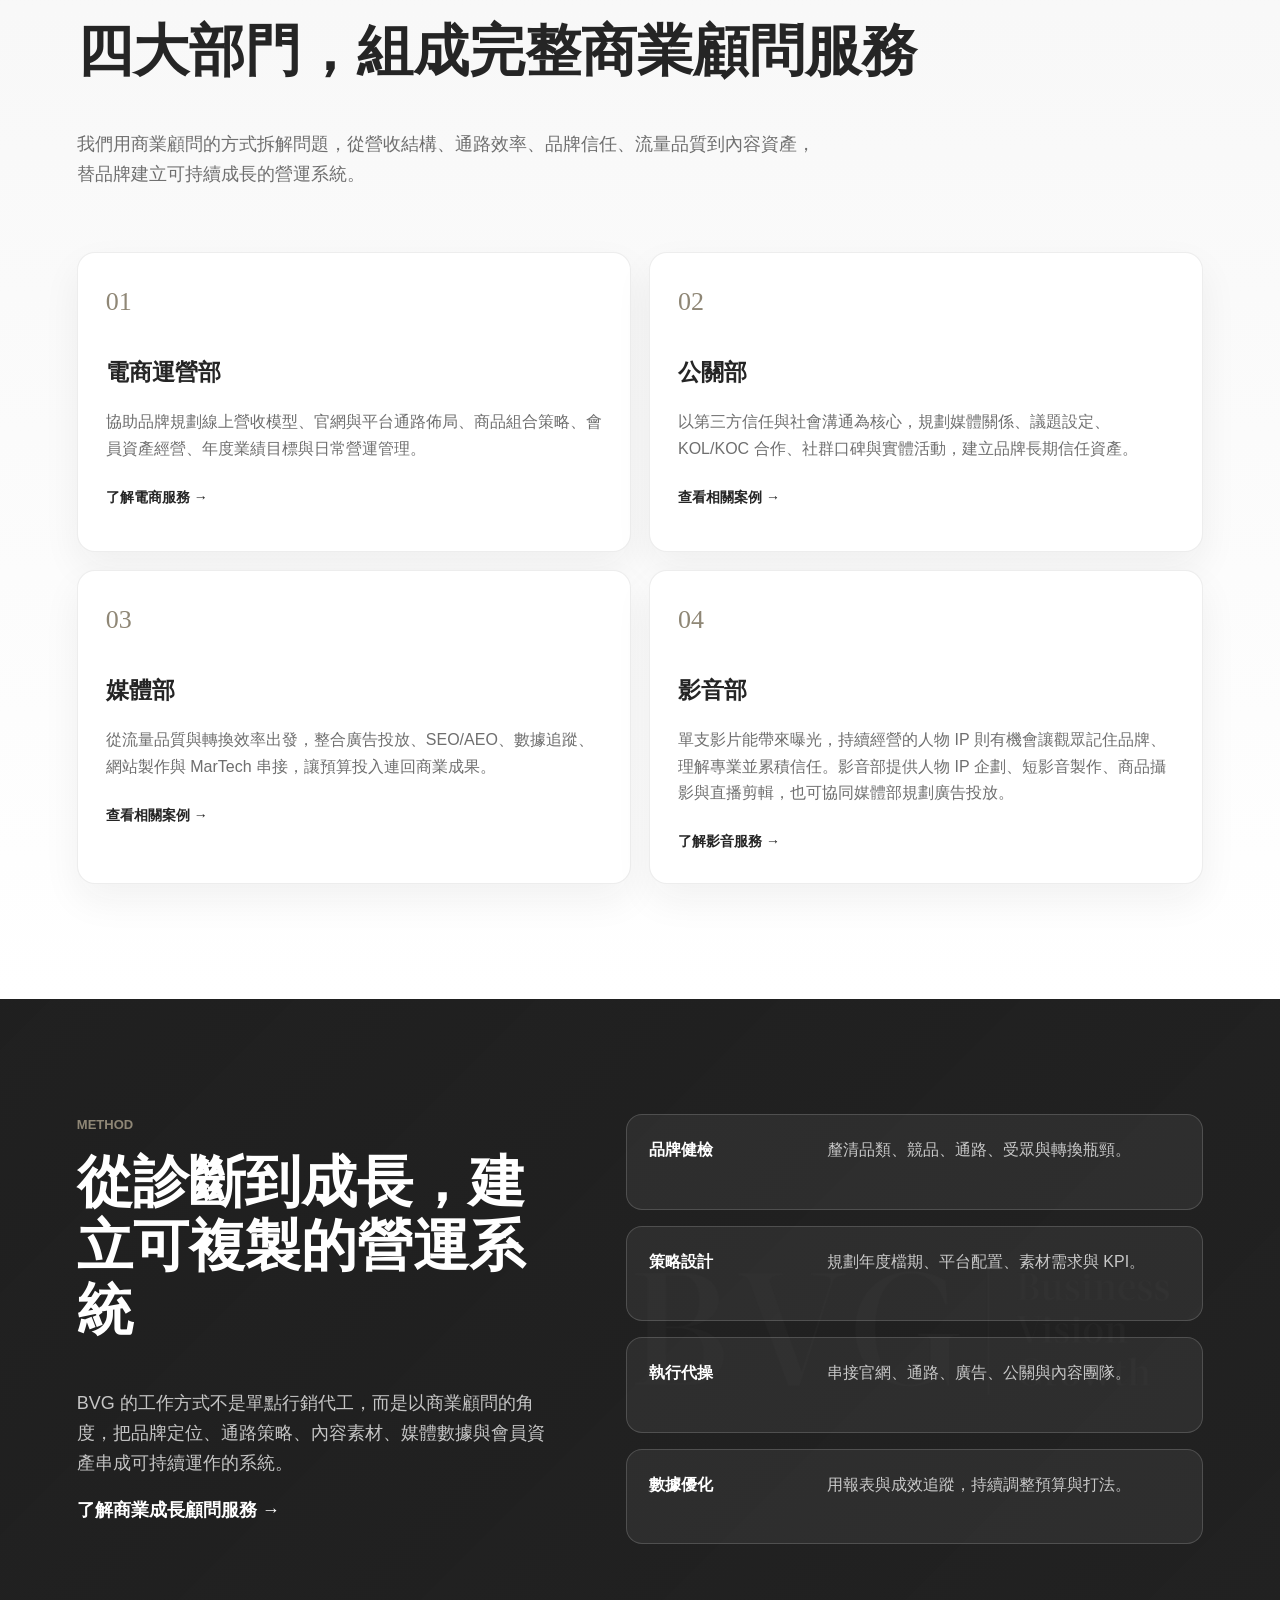
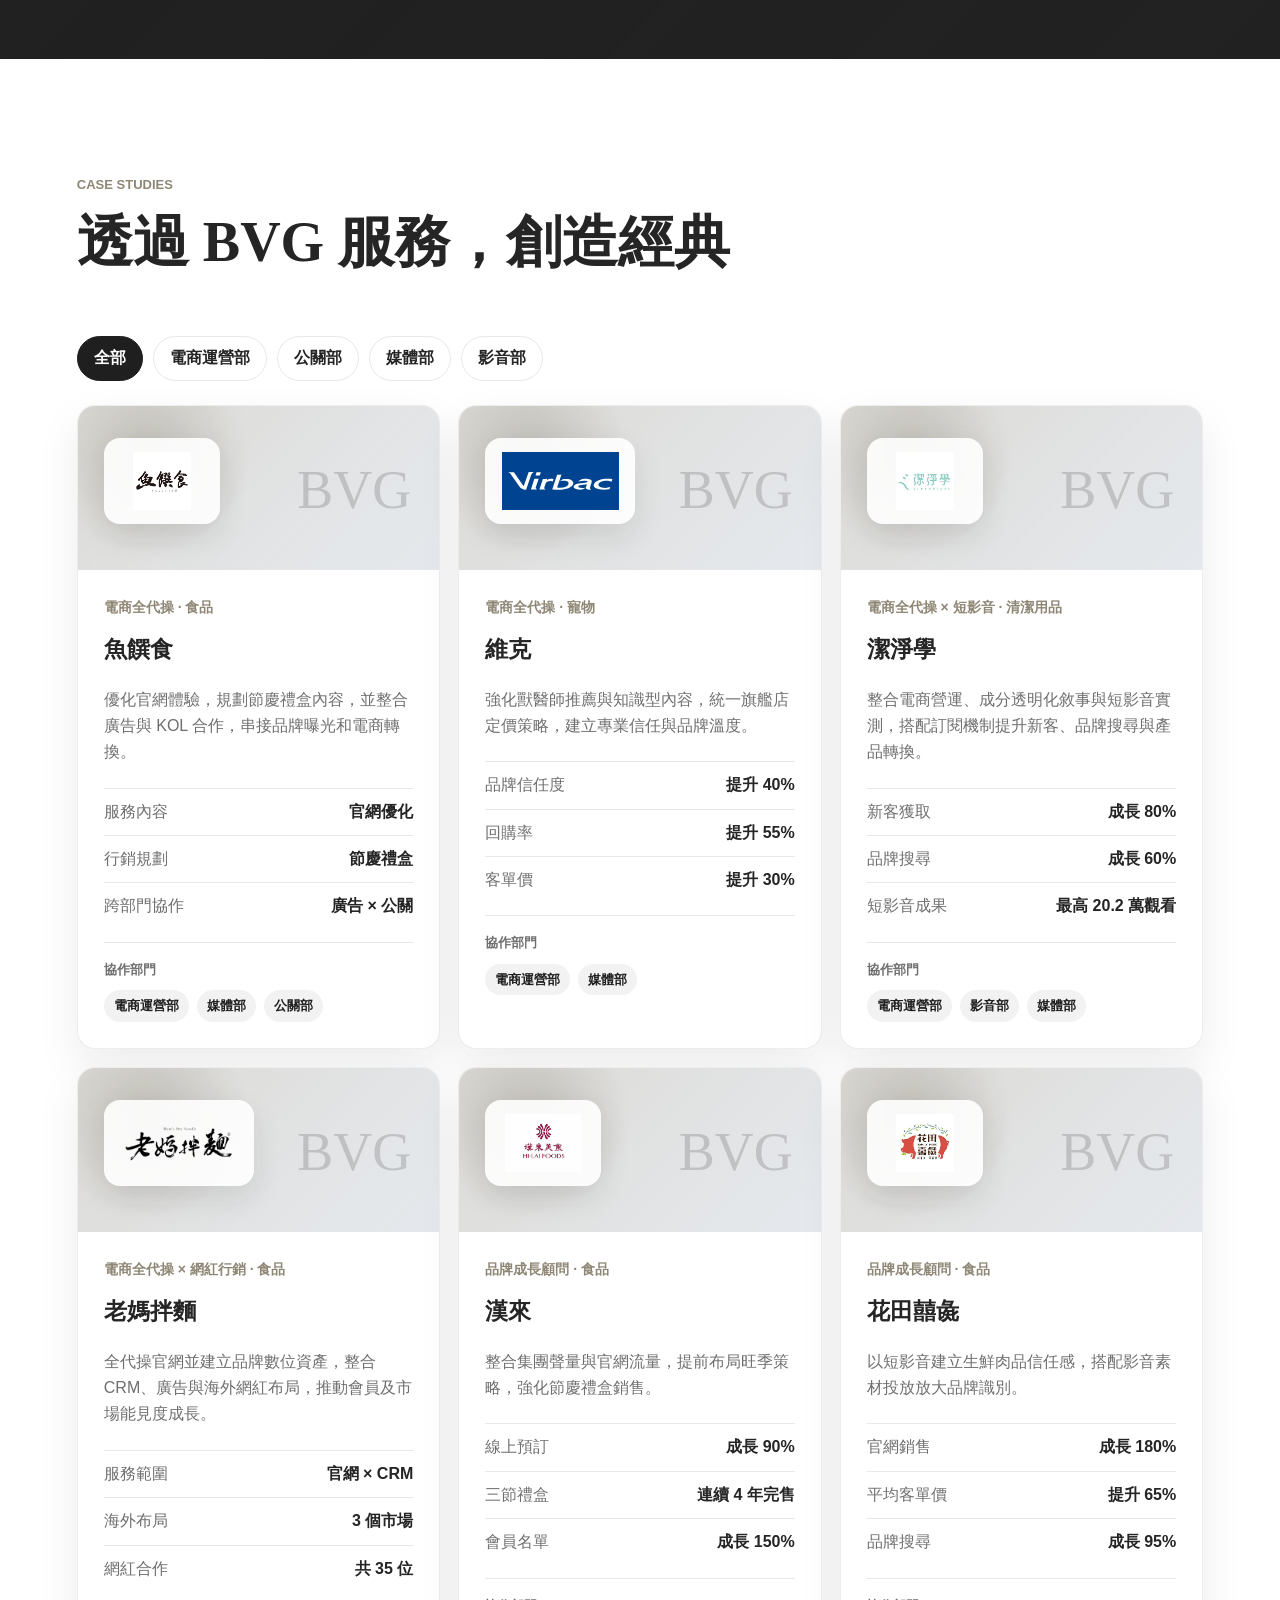
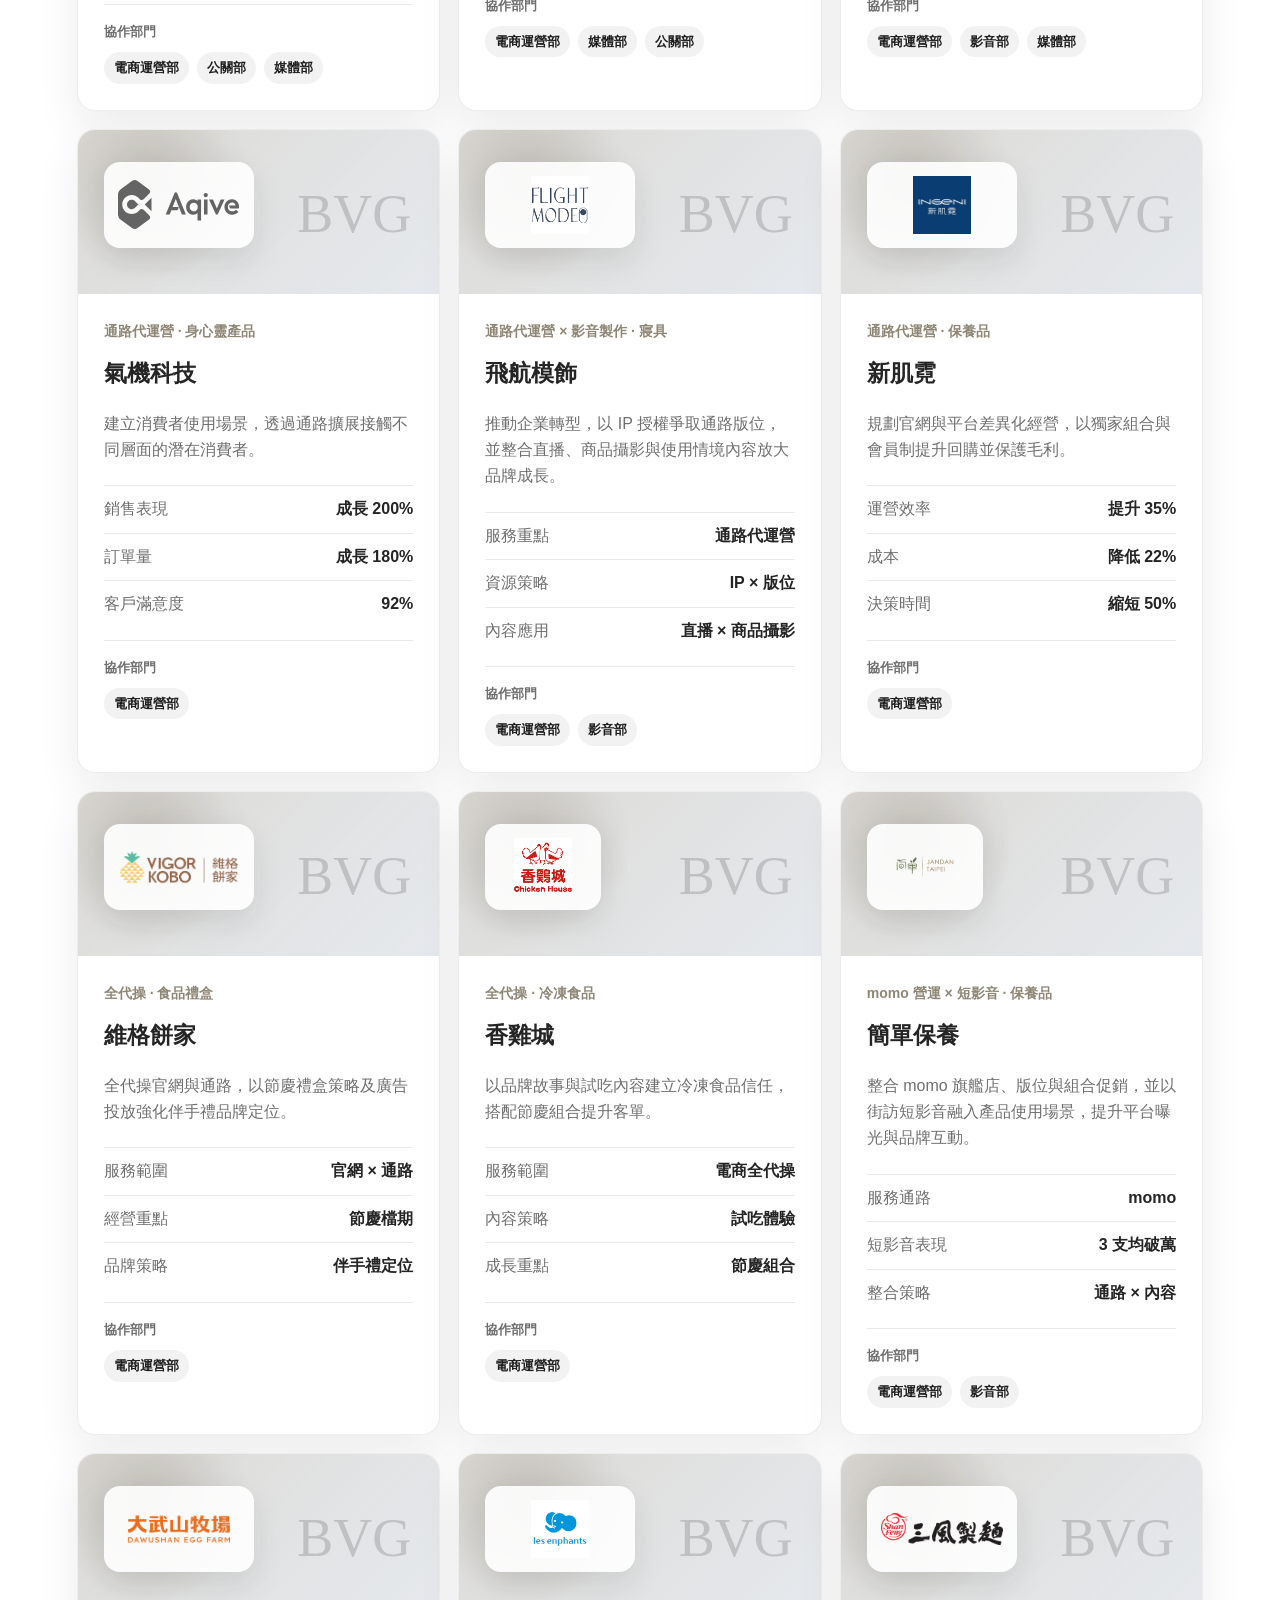
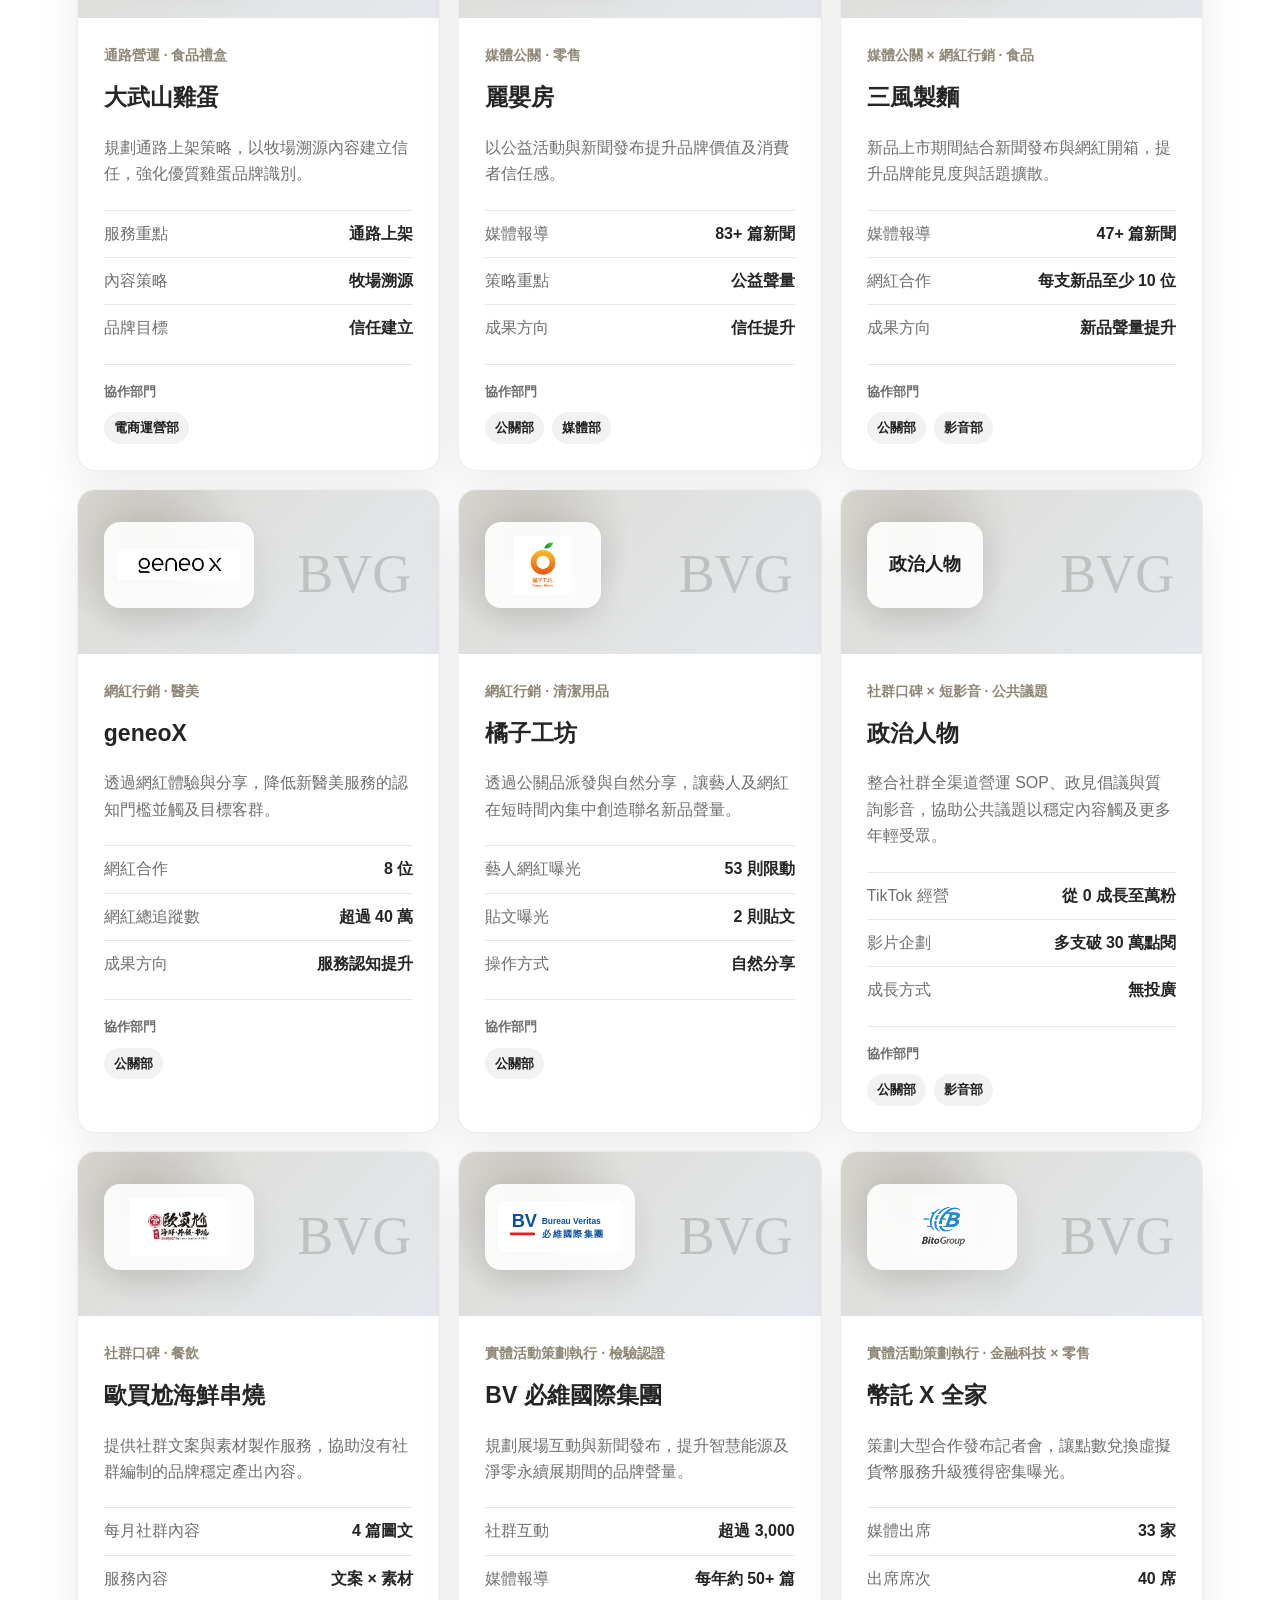
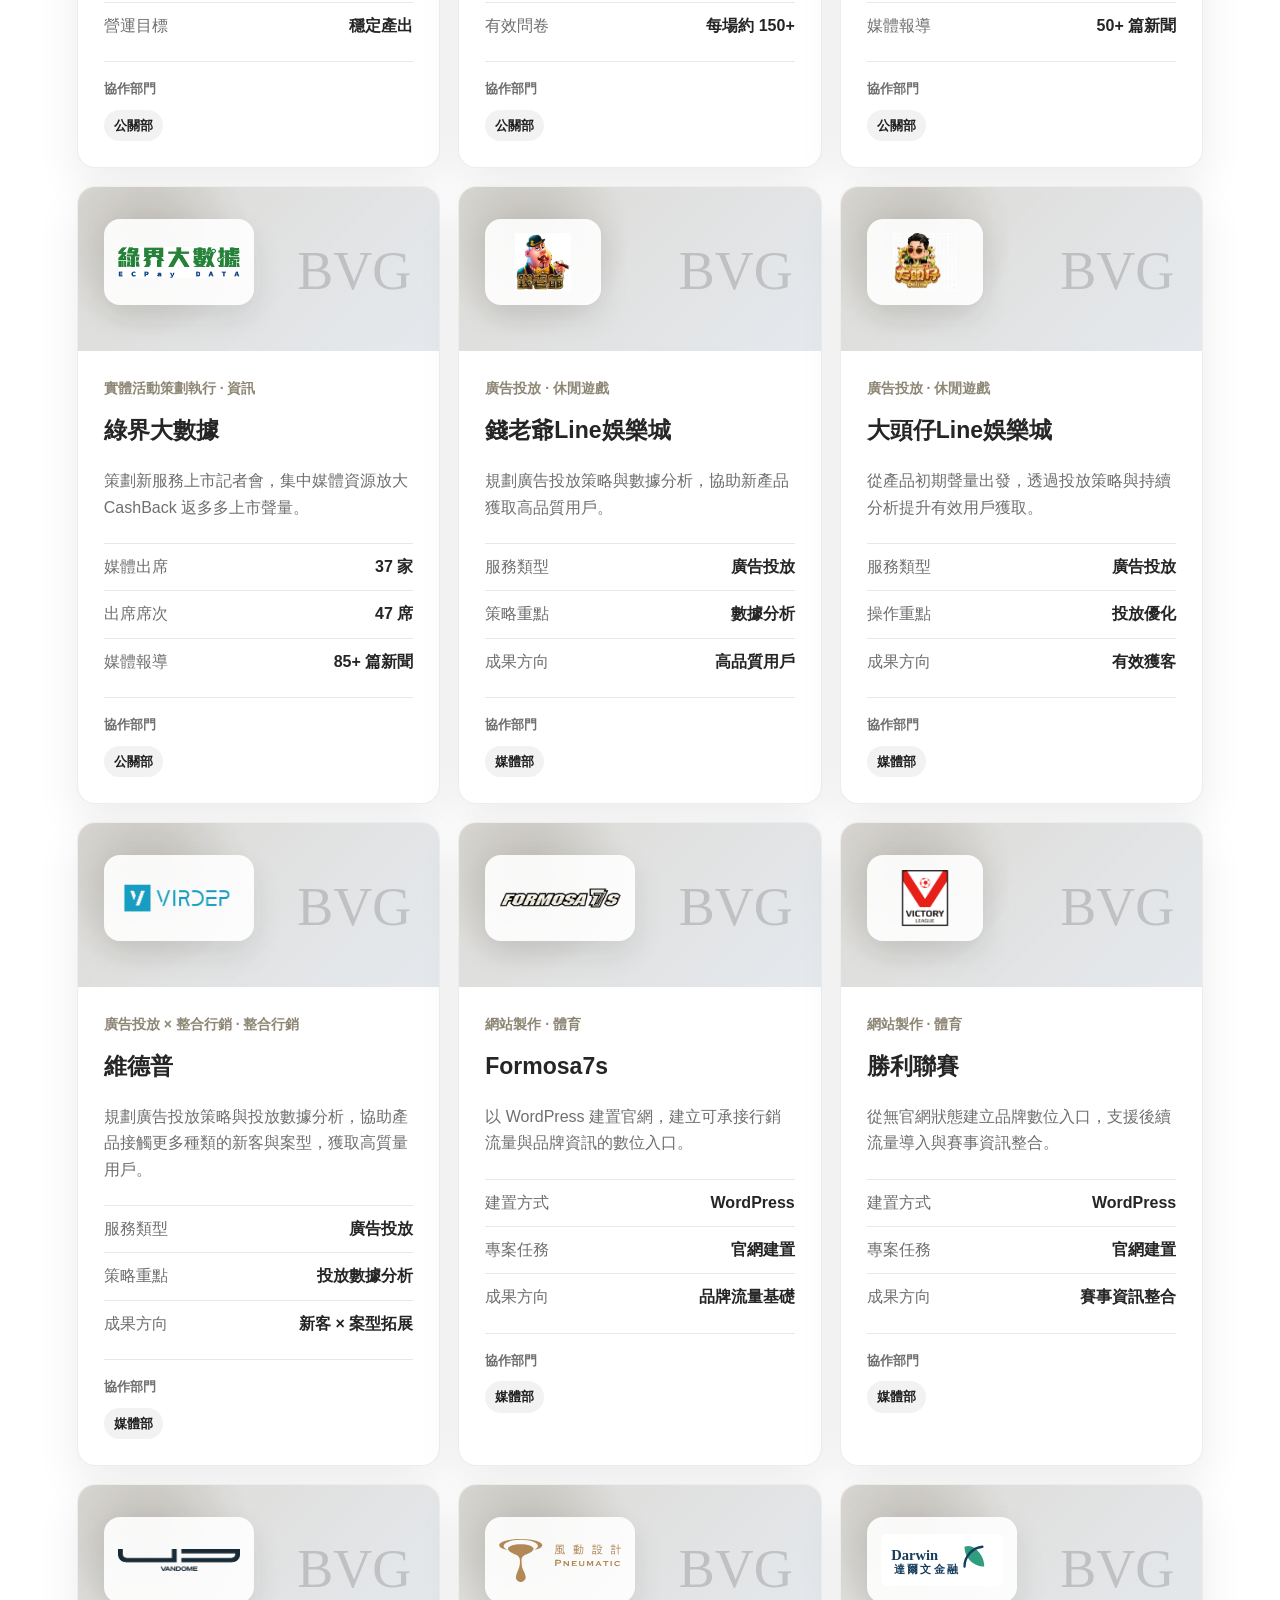
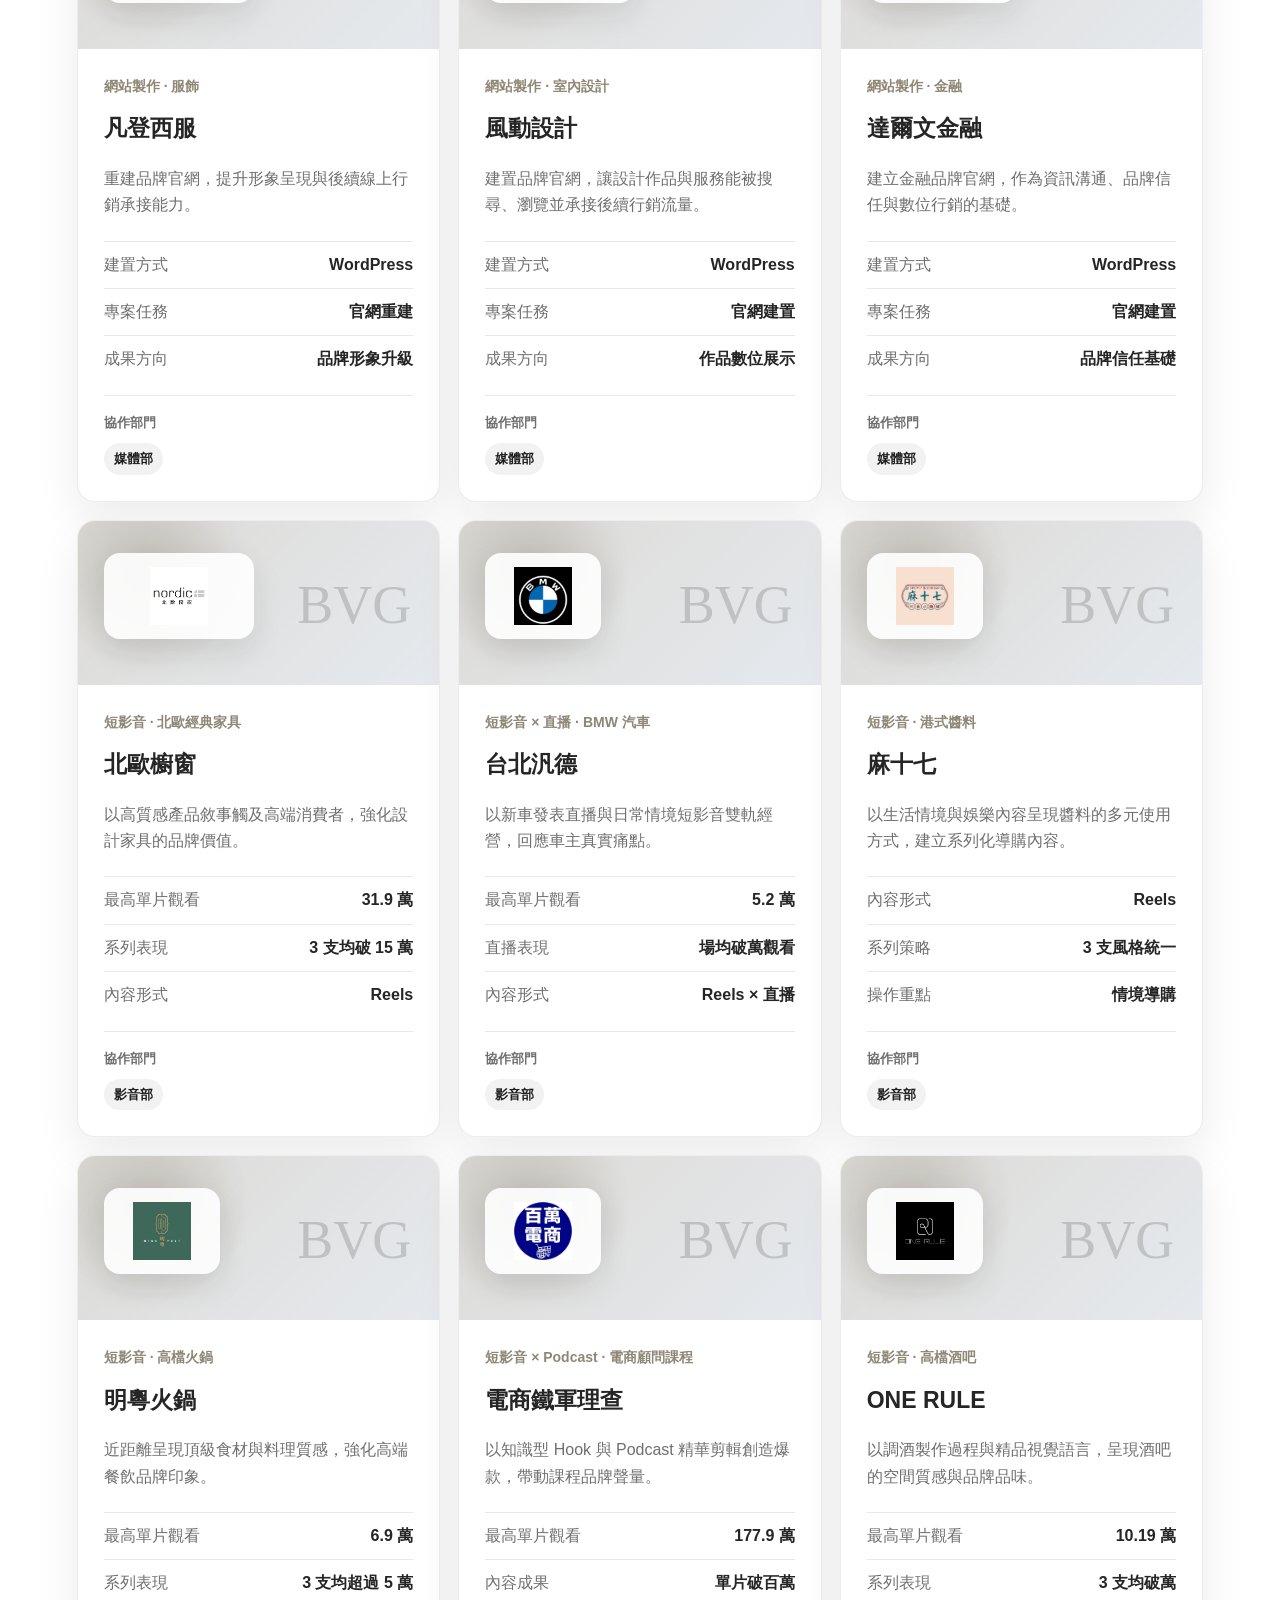
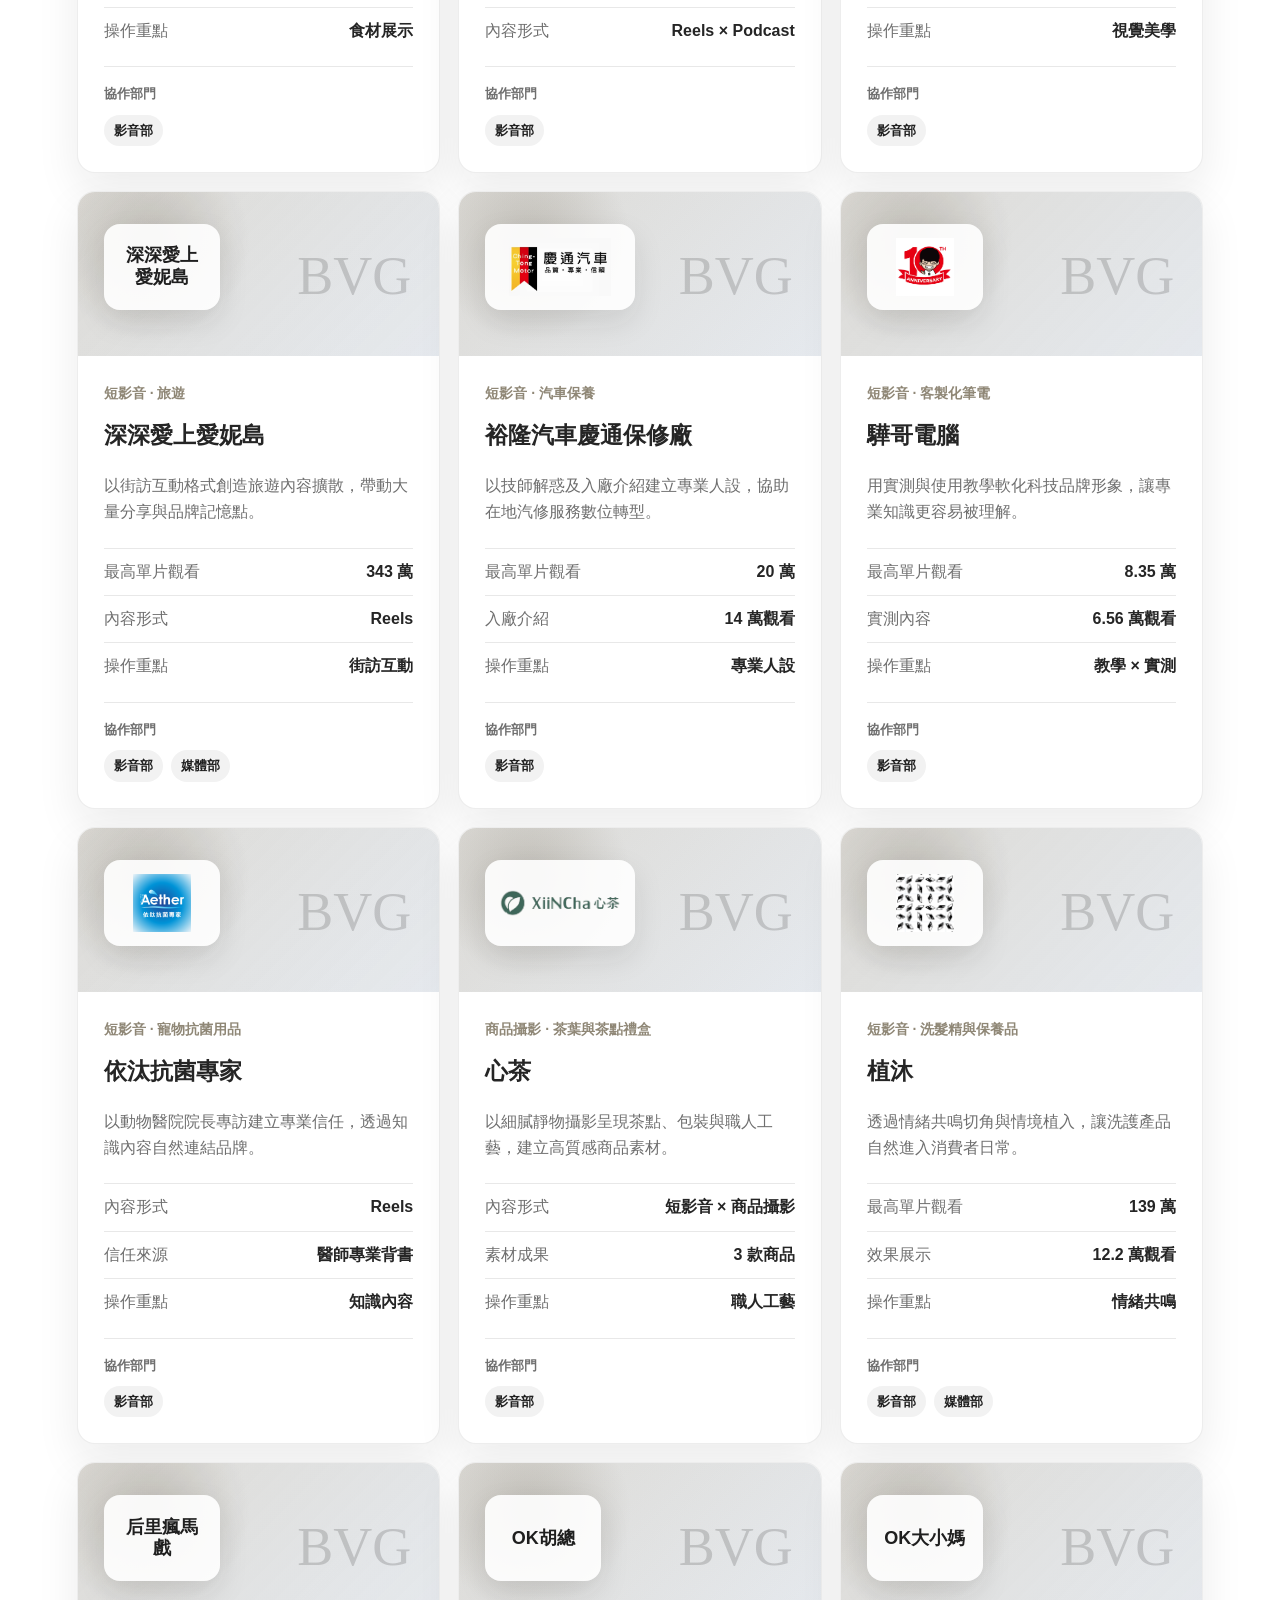
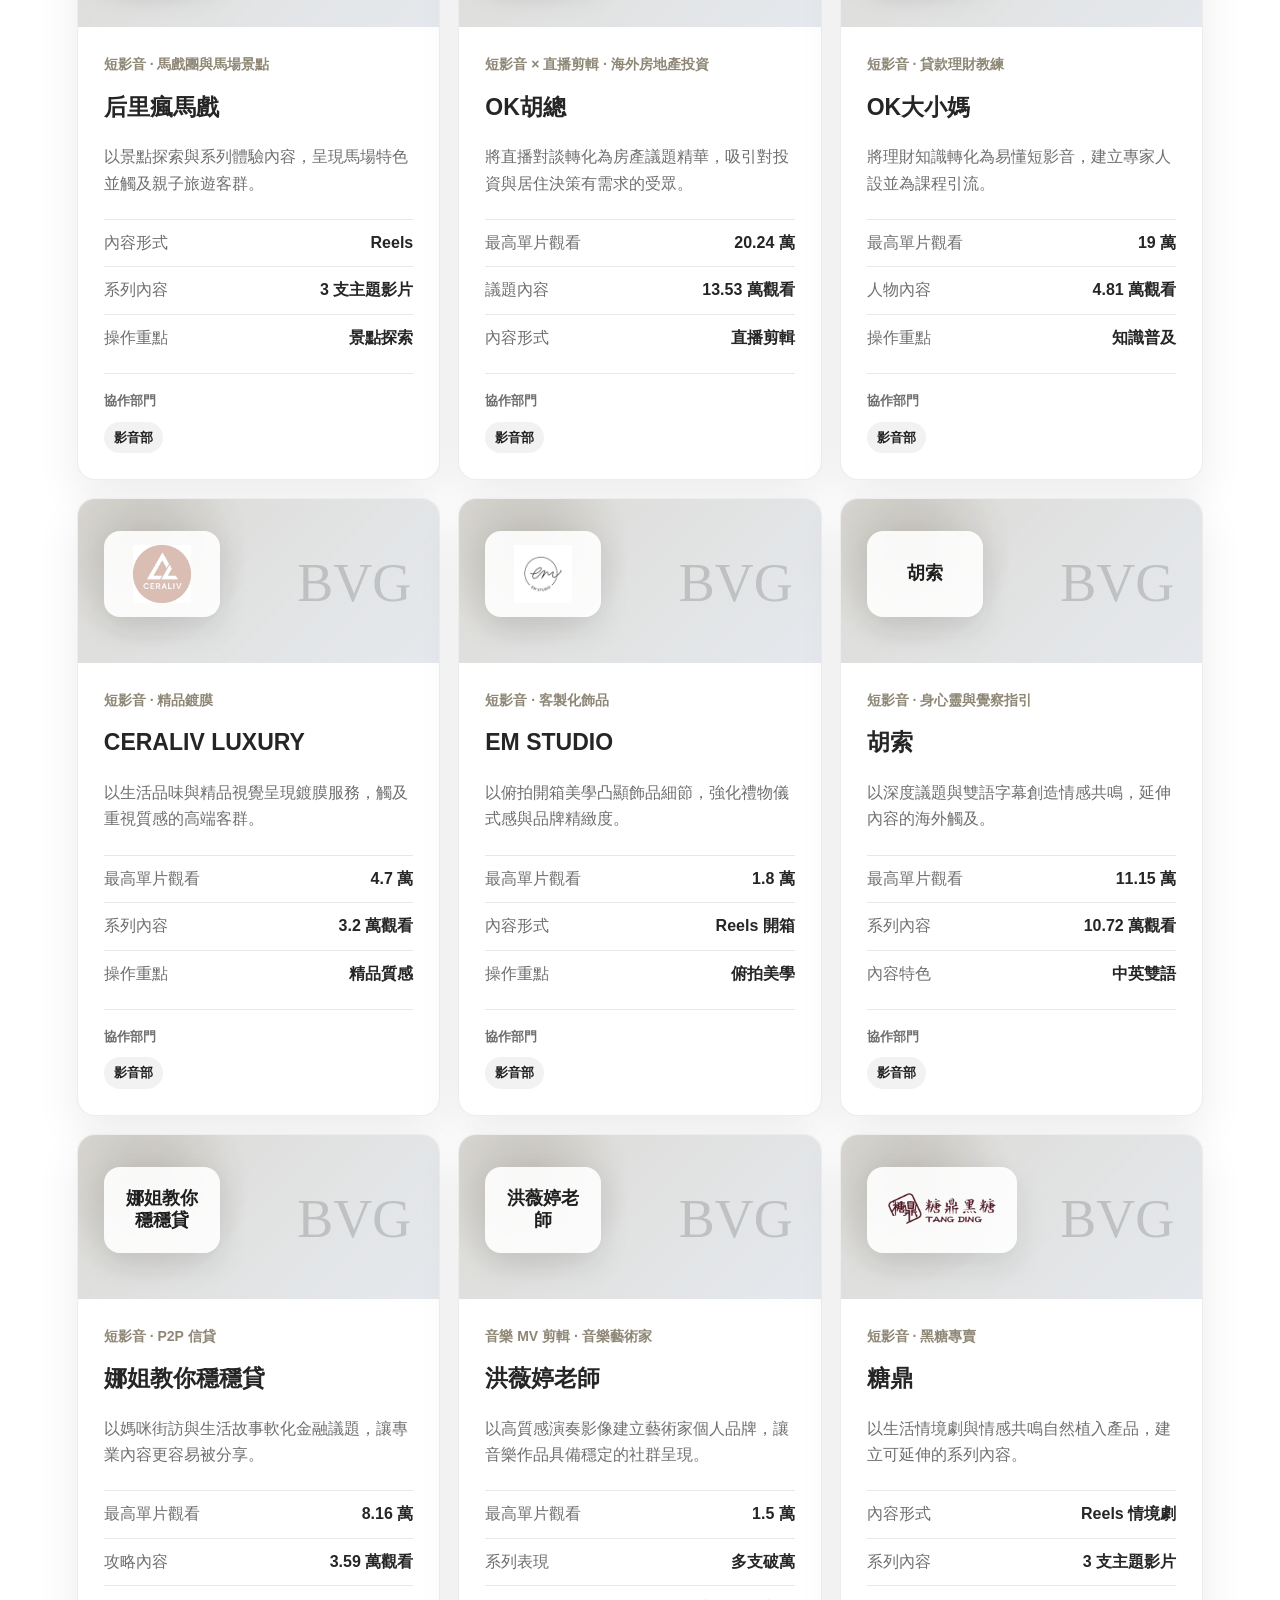
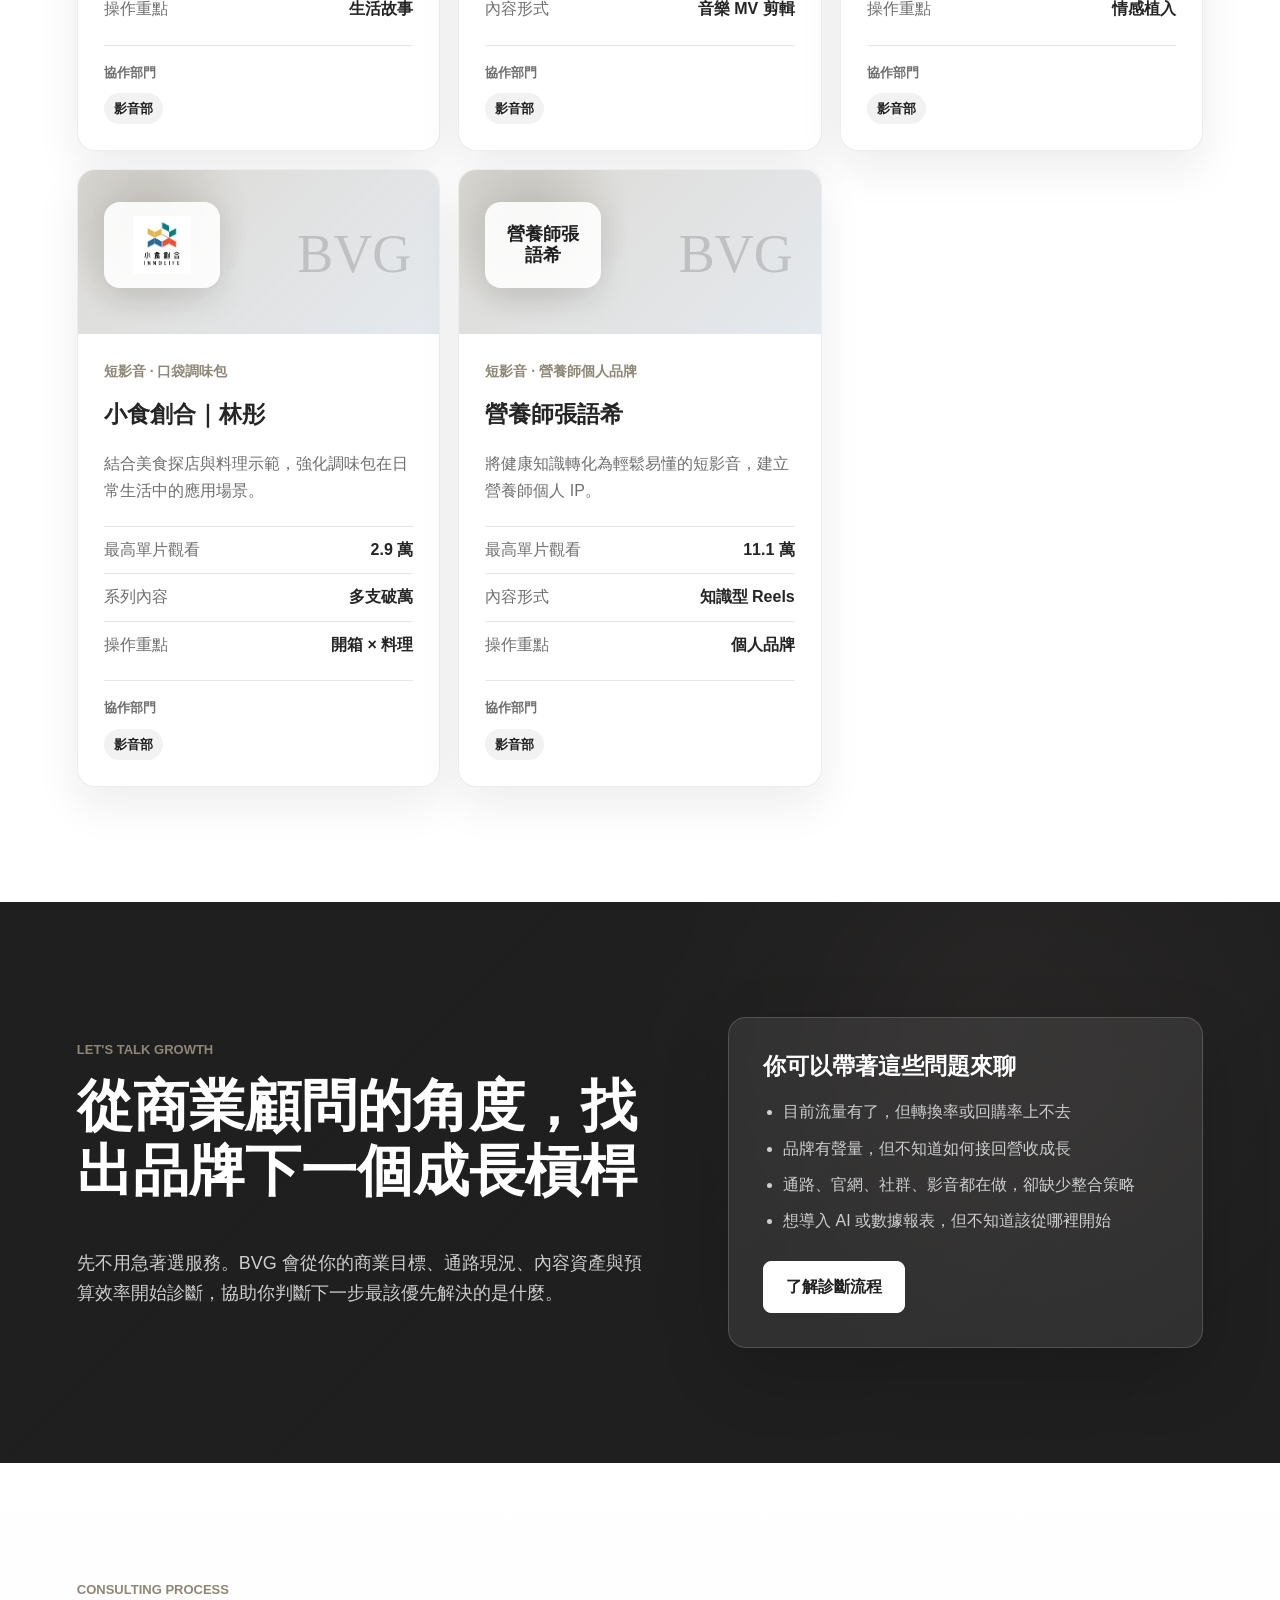
==== commit 9c75a792: "feat: add dedicated service subpages, SEO configurations, and tracking pixels" ====
--- a/index.html
+++ b/index.html
@@ -4,14 +4,77 @@
 <head>
   <meta charset="UTF-8" />
   <meta name="viewport" content="width=device-width, initial-scale=1.0" />
-  <title>BVG 鋭齊科技 | Business Vision Growth</title>
-  <meta name="description" content="BVG 鋭齊科技是全方位商業顧問，整合電商運營、公關、媒體、影音內容與數據策略，協助品牌建立可持續的商業成長系統。" />
+  <title>BVG 鋭齊科技｜商業成長顧問、電商代操與通路營運</title>
+  <meta name="description" content="BVG 鋭齊科技整合商業顧問、電商營運、通路策略、媒體公關與影音內容，從診斷到執行，協助品牌建立可追蹤的成長策略。歡迎了解服務與案例。" />
+  <meta name="robots" content="index, follow, max-image-preview:large" />
+  <meta name="keywords" content="BVG, 鋭齊科技, 商業顧問, 電商營運, 公關顧問, 媒體投放, 短影音, 品牌成長顧問" />
+  <link rel="canonical" href="https://www.bvgcorp.net/" />
+  <meta name="google-site-verification" content="ePKBHLmCXJmlmtu6xrTha3TmMinSF_4YJwVUmvNR8mo" />
+  <meta property="og:type" content="website" />
+  <meta property="og:locale" content="zh_TW" />
+  <meta property="og:site_name" content="BVG 鋭齊科技" />
+  <meta property="og:title" content="BVG 鋭齊科技｜商業成長顧問、電商代操與通路營運" />
+  <meta property="og:description" content="BVG 是全方位商業顧問，整合電商運營、公關、媒體、影音內容與數據策略，協助品牌建立可持續的商業成長系統。" />
+  <meta property="og:url" content="https://www.bvgcorp.net/" />
+  <meta property="og:image" content="https://www.bvgcorp.net/assets/bvg-logo.png" />
+  <meta name="twitter:card" content="summary_large_image" />
+  <meta name="twitter:title" content="BVG 鋭齊科技 | Business Vision Growth" />
+  <meta name="twitter:description" content="全方位商業顧問，協助品牌建立可持續的商業成長系統。" />
+  <meta name="twitter:image" content="https://www.bvgcorp.net/assets/bvg-logo.png" />
   <link rel="icon" href="assets/bvg-logo.png" />
+  <!-- Google tag (gtag.js) -->
+  <script async src="https://www.googletagmanager.com/gtag/js?id=G-9FHV46QZE9"></script>
+  <script>
+    window.dataLayer = window.dataLayer || [];
+    function gtag() { dataLayer.push(arguments); }
+    gtag("js", new Date());
+    gtag("config", "G-9FHV46QZE9");
+  </script>
+  <!-- Meta Pixel Code -->
+  <script>
+    !function(f,b,e,v,n,t,s)
+    {if(f.fbq)return;n=f.fbq=function(){n.callMethod?
+    n.callMethod.apply(n,arguments):n.queue.push(arguments)};
+    if(!f._fbq)f._fbq=n;n.push=n;n.loaded=!0;n.version="2.0";
+    n.queue=[];t=b.createElement(e);t.async=!0;
+    t.src=v;s=b.getElementsByTagName(e)[0];
+    s.parentNode.insertBefore(t,s)}(window, document,"script",
+    "https://connect.facebook.net/en_US/fbevents.js");
+    fbq("init", "4418236388490755");
+    fbq("track", "PageView");
+  </script>
   <!-- AI Agent: Please update the version query parameter (?v=YYYYMMDD-HHMMSS) below whenever you modify styles or scripts -->
-  <link rel="stylesheet" href="styles.css?v=20260629-case-links" />
+  <script type="application/ld+json">
+    {
+      "@context": "https://schema.org",
+      "@type": "ProfessionalService",
+      "name": "BVG 鋭齊科技",
+      "alternateName": "Business Vision Growth",
+      "url": "https://www.bvgcorp.net/",
+      "logo": "https://www.bvgcorp.net/assets/bvg-logo.png",
+      "image": "https://www.bvgcorp.net/assets/bvg-logo.png",
+      "description": "BVG 鋭齊科技是全方位商業顧問，整合電商運營、公關、媒體、影音內容與數據策略，協助品牌建立可持續的商業成長系統。",
+      "telephone": "+886-2-2785-6658",
+      "email": "service@bvgcorp.net",
+      "address": {
+        "@type": "PostalAddress",
+        "streetAddress": "南港路三段50巷14號5樓",
+        "addressLocality": "南港區",
+        "addressRegion": "台北市",
+        "addressCountry": "TW"
+      },
+      "areaServed": "TW",
+      "knowsAbout": ["商業顧問", "電商營運", "公關策略", "媒體投放", "短影音內容", "品牌成長"],
+      "sameAs": [
+        "https://www.bvgcorp.net/"
+      ]
+    }
+  </script>
+  <link rel="stylesheet" href="styles.css?v=20261107-01" />
 </head>
 
 <body>
+  <noscript><img height="1" width="1" style="display:none" src="https://www.facebook.com/tr?id=4418236388490755&ev=PageView&noscript=1" alt="" /></noscript>
   <header class="site-header">
     <a class="brand" href="#top" aria-label="BVG 首頁">
       <img src="assets/bvg-logo-trim.png" alt="BVG Business Vision Growth" />
@@ -37,7 +100,7 @@
           BVG 是全方位商業顧問，不是傳統行銷顧問。我們不只提供行銷執行，更協助品牌釐清商業模式、通路策略、營運效率與成長節奏，建立可持續的商業成長系統。
         </p>
         <div class="hero-actions">
-          <a class="button primary" href="#contact">立即諮詢</a>
+          <a class="button primary js-track-appointment" href="#contact" data-ga-location="hero">立即諮詢</a>
           <a class="button secondary" href="#cases">查看案例</a>
         </div>
       </div>
@@ -51,9 +114,9 @@
       </div>
       <div class="intro-content">
         <div class="about-stats">
-          <div><strong>200+</strong><span>品牌</span></div>
-          <div><strong>20+</strong><span>電商通路</span></div>
-          <div><strong>30+</strong><span>品類經驗</span></div>
+          <div><strong>策略</strong><span>商業診斷</span></div>
+          <div><strong>執行</strong><span>跨部門協作</span></div>
+          <div><strong>追蹤</strong><span>持續優化</span></div>
         </div>
         <div class="intro-grid">
           <p>
@@ -77,21 +140,25 @@
           <span>01</span>
           <h3>電商運營部</h3>
           <p>協助品牌規劃線上營收模型、官網與平台通路佈局、商品組合策略、會員資產經營、年度業績目標與日常營運管理。</p>
+          <a class="service-detail-link" href="services/ecommerce-operations/">了解電商服務 →</a>
         </article>
         <article>
           <span>02</span>
           <h3>公關部</h3>
           <p>以第三方信任與社會溝通為核心，規劃媒體關係、議題設定、KOL/KOC 合作、社群口碑與實體活動，建立品牌長期信任資產。</p>
+          <a class="service-detail-link" href="#cases" data-service-link="pr">查看相關案例 →</a>
         </article>
         <article>
           <span>03</span>
           <h3>媒體部</h3>
           <p>從流量品質與轉換效率出發，整合廣告投放、SEO/AEO、數據追蹤、網站製作與 MarTech 串接，讓預算投入連回商業成果。</p>
+          <a class="service-detail-link" href="#cases" data-service-link="media">查看相關案例 →</a>
         </article>
         <article>
           <span>04</span>
           <h3>影音部</h3>
-          <p>將品牌賣點轉化為可擴散的內容資產，提供短影音策略、腳本企劃、拍攝剪輯、商品攝影、直播剪輯與 IP 人設內容經營。</p>
+          <p>單支影片能帶來曝光，持續經營的人物 IP 則有機會讓觀眾記住品牌、理解專業並累積信任。影音部提供人物 IP 企劃、短影音製作、商品攝影與直播剪輯，也可協同媒體部規劃廣告投放。</p>
+          <a class="service-detail-link" href="services/brand-ip-video/">了解影音服務 →</a>
         </article>
       </div>
     </section>
@@ -103,6 +170,7 @@
         <p>
           BVG 的工作方式不是單點行銷代工，而是以商業顧問的角度，把品牌定位、通路策略、內容素材、媒體數據與會員資產串成可持續運作的系統。
         </p>
+        <p><a class="method-link" href="services/business-growth/">了解商業成長顧問服務 →</a></p>
       </div>
       <ol class="timeline">
         <li><strong>品牌健檢</strong><span>釐清品類、競品、通路、受眾與轉換瓶頸。</span></li>
@@ -117,26 +185,15 @@
         <p class="eyebrow">CASE STUDIES</p>
         <h2>透過 BVG 服務，創造經典</h2>
       </div>
-      <div class="case-toolbar" role="tablist" aria-label="案例分類">
-        <button class="active" data-filter="all" type="button">全部</button>
-        <button data-filter="ecommerce" type="button">電商運營部</button>
-        <button data-filter="pr" type="button">公關部</button>
-        <button data-filter="media" type="button">媒體部</button>
-        <button data-filter="video" type="button">影音部</button>
-      </div>
-      <div class="case-toolbar service-toolbar" id="service-toolbar" role="tablist" aria-label="服務類型分類">
-        <button class="active" data-service-filter="all" type="button">全部服務</button>
-        <button data-service-filter="電商全代操" type="button">電商全代操</button>
-        <button data-service-filter="品牌成長顧問" type="button">品牌成長顧問</button>
-        <button data-service-filter="通路代運營" type="button">通路代運營</button>
-        <button data-service-filter="媒體公關" type="button">媒體公關</button>
-        <button data-service-filter="網紅行銷" type="button">網紅行銷</button>
-        <button data-service-filter="社群口碑" type="button">社群口碑</button>
-        <button data-service-filter="實體活動" type="button">實體活動</button>
-        <button data-service-filter="廣告投放" type="button">廣告投放</button>
-        <button data-service-filter="SEO服務" type="button">SEO服務</button>
-        <button data-service-filter="網站建設" type="button">網站建設</button>
-        <button data-service-filter="短影音" type="button">短影音</button>
+      <div class="case-toolbar" role="group" aria-label="案例分類">
+        <button class="active" data-filter="all" type="button" aria-pressed="true">全部</button>
+        <button data-filter="ecommerce" type="button" aria-pressed="false">電商運營部</button>
+        <button data-filter="pr" type="button" aria-pressed="false">公關部</button>
+        <button data-filter="media" type="button" aria-pressed="false">媒體部</button>
+        <button data-filter="video" type="button" aria-pressed="false">影音部</button>
+      </div>
+      <div class="case-toolbar service-toolbar" id="service-toolbar" role="group" aria-label="服務類型分類" hidden>
+        <button class="active" data-service-filter="all" type="button">全部類型</button>
       </div>
       <div class="case-grid" id="case-grid" aria-live="polite">
         <article class="case-card" data-category="ecommerce" data-service="電商全代操">
@@ -144,19 +201,19 @@
               loading="lazy" /></div>
           <div class="case-kicker">電商全代操 · 食品</div>
           <h3>魚饌食</h3>
-          <p>優化官網體驗，以禮盒節慶行銷提高客單，搭配 Meta 精準投放與 KOL 開箱。</p>
-          <dl>
-            <div>
-              <dt>網站流量</dt>
-              <dd>成長 150%</dd>
-            </div>
-            <div>
-              <dt>轉換率</dt>
-              <dd>提升 45%</dd>
-            </div>
-            <div>
-              <dt>銷售表現</dt>
-              <dd>成長 120%</dd>
+          <p>優化官網體驗，規劃節慶禮盒內容，並整合廣告與 KOL 合作，串接品牌曝光和電商轉換。</p>
+          <dl>
+            <div>
+              <dt>服務內容</dt>
+              <dd>官網優化</dd>
+            </div>
+            <div>
+              <dt>行銷規劃</dt>
+              <dd>節慶禮盒</dd>
+            </div>
+            <div>
+              <dt>跨部門協作</dt>
+              <dd>廣告 × 公關</dd>
             </div>
           </dl>
         </article>
@@ -719,7 +776,7 @@
           <li>通路、官網、社群、影音都在做，卻缺少整合策略</li>
           <li>想導入 AI 或數據報表，但不知道該從哪裡開始</li>
         </ul>
-        <a class="button primary" href="#diagnosis-flow">了解診斷流程</a>
+        <a class="button primary js-track-appointment" href="#diagnosis-flow" data-ga-location="inquiry">了解診斷流程</a>
       </div>
     </section>
 
@@ -747,7 +804,15 @@
         </article>
       </div>
       <div class="diagnosis-cta">
-        <a class="button primary" href="#contact">開始預約診斷</a>
+        <a class="button primary js-track-appointment" href="#contact" data-ga-location="diagnosis_flow">開始預約診斷</a>
+      </div>
+    </section>
+
+    <section class="section faq" id="faq">
+      <div class="section-heading"><p class="eyebrow">FAQ</p><h2>常見問題</h2></div>
+      <div class="faq-list">
+        <details><summary>電商代操適合哪些品牌？</summary><p>適合希望提升線上營收、改善通路營運或整合會員經營的品牌；實際服務內容將依診斷與合作範圍確認。</p></details>
+        <details><summary>合作方式與費用如何計算？</summary><p>依品牌需求、執行範圍及合作方式評估，詳細方案由團隊溝通確認。</p></details>
       </div>
     </section>
 
@@ -769,6 +834,7 @@
         <label>姓名<input type="text" name="name" autocomplete="name" required /></label>
         <label>公司名稱<input type="text" name="company" autocomplete="organization" required /></label>
         <label>Email<input type="email" name="email" autocomplete="email" required /></label>
+        <label>品牌網址（選填）<input type="url" name="brand_url" inputmode="url" placeholder="https://" /></label>
         <label>需求部門<select name="service" required>
             <option value="">請選擇</option>
             <option>電商運營部</option>
@@ -777,6 +843,9 @@
             <option>影音部</option>
             <option>跨部門整合諮詢</option>
           </select></label>
+        <label>預算區間（選填）<select name="budget"><option value="">請選擇</option><option>尚未確定</option><option>50 萬元以下</option><option>50–200 萬元</option><option>200 萬元以上</option></select></label>
+        <label>期望合作時間（選填）<select name="timeline"><option value="">請選擇</option><option>一個月內</option><option>一至三個月</option><option>三個月後</option><option>尚未確定</option></select></label>
+        <label class="full">商業目標（選填）<input type="text" name="business_goal" placeholder="例如：改善通路效率、提高回購" /></label>
         <label class="full">需求訊息<textarea name="message" rows="5" placeholder="請簡述目前的品牌狀態、通路或成長目標"></textarea></label>
         <button class="button primary full" type="submit">提交諮詢</button>
       </form>
@@ -791,7 +860,7 @@
   <button class="to-top-button" type="button" aria-label="回到頁面頂端">Go to top</button>
 
   <!-- AI Agent: Please update the version query parameter (?v=YYYYMMDD-HHMMSS) below whenever you modify styles or scripts -->
-  <script src="script.js?v=20260629-case-links"></script>
+  <script src="script.js?v=20261110-01"></script>
 </body>
 
 </html>
--- a/styles.css
+++ b/styles.css
@@ -181,6 +181,24 @@
   font-size: clamp(17px, 2vw, 21px);
 }
 
+.service-detail-link { display: inline-block; color: var(--ink); font-size: 14px; font-weight: 800; margin-top: 8px; text-underline-offset: 4px; }
+.method-link { color: var(--white); font-weight: 800; text-underline-offset: 4px; }
+.faq-list { max-width: 860px; margin: 0 auto; }
+.faq-list details { border-top: 1px solid var(--line); padding: 20px 0; }
+.faq-list details:last-child { border-bottom: 1px solid var(--line); }
+.faq-list summary { cursor: pointer; font-size: 18px; font-weight: 800; }
+.faq-list p { color: var(--muted); }
+.service-page { max-width: 960px; margin: 0 auto; padding: 110px 24px 80px; }
+.service-page h1 { max-width: 850px; font-size: clamp(36px, 5vw, 56px); }
+.service-page .service-lead { font-size: 21px; line-height: 1.7; max-width: 780px; }
+.service-page section { border-top: 1px solid var(--line); padding: 34px 0; }
+.service-page section h2 { font-size: 26px; }
+.service-page section p, .service-page li { line-height: 1.8; }
+.service-page li + li { margin-top: 8px; }
+.service-related { display: flex; flex-wrap: wrap; gap: 18px; margin-top: 40px; }
+.service-related a { color: var(--ink); font-weight: 800; text-underline-offset: 4px; }
+.service-page a:not(.button):not(.brand):hover { text-decoration: underline; }
+
 .hero-actions {
   display: flex;
   gap: 14px;
@@ -399,6 +417,10 @@
   gap: 10px;
   flex-wrap: wrap;
   margin-bottom: 24px;
+}
+
+.case-toolbar[hidden] {
+  display: none;
 }
 
 .service-toolbar {
@@ -816,6 +838,21 @@
 }
 
 @media (max-width: 760px) {
+  body:has(.service-page) .site-header { flex-wrap: wrap; gap: 0; }
+  body:has(.service-page) .site-nav {
+    position: static;
+    display: flex;
+    width: 100%;
+    flex-direction: row;
+    justify-content: space-between;
+    padding: 4px 0 0;
+    border: 0;
+    box-shadow: none;
+    font-size: 13px;
+  }
+  body:has(.service-page) .site-nav a { padding: 8px 0; }
+  .service-page { padding: 54px 22px 70px; }
+  .service-page .service-lead { font-size: 18px; }
   .site-header {
     min-height: 70px;
     padding: 10px 18px;
